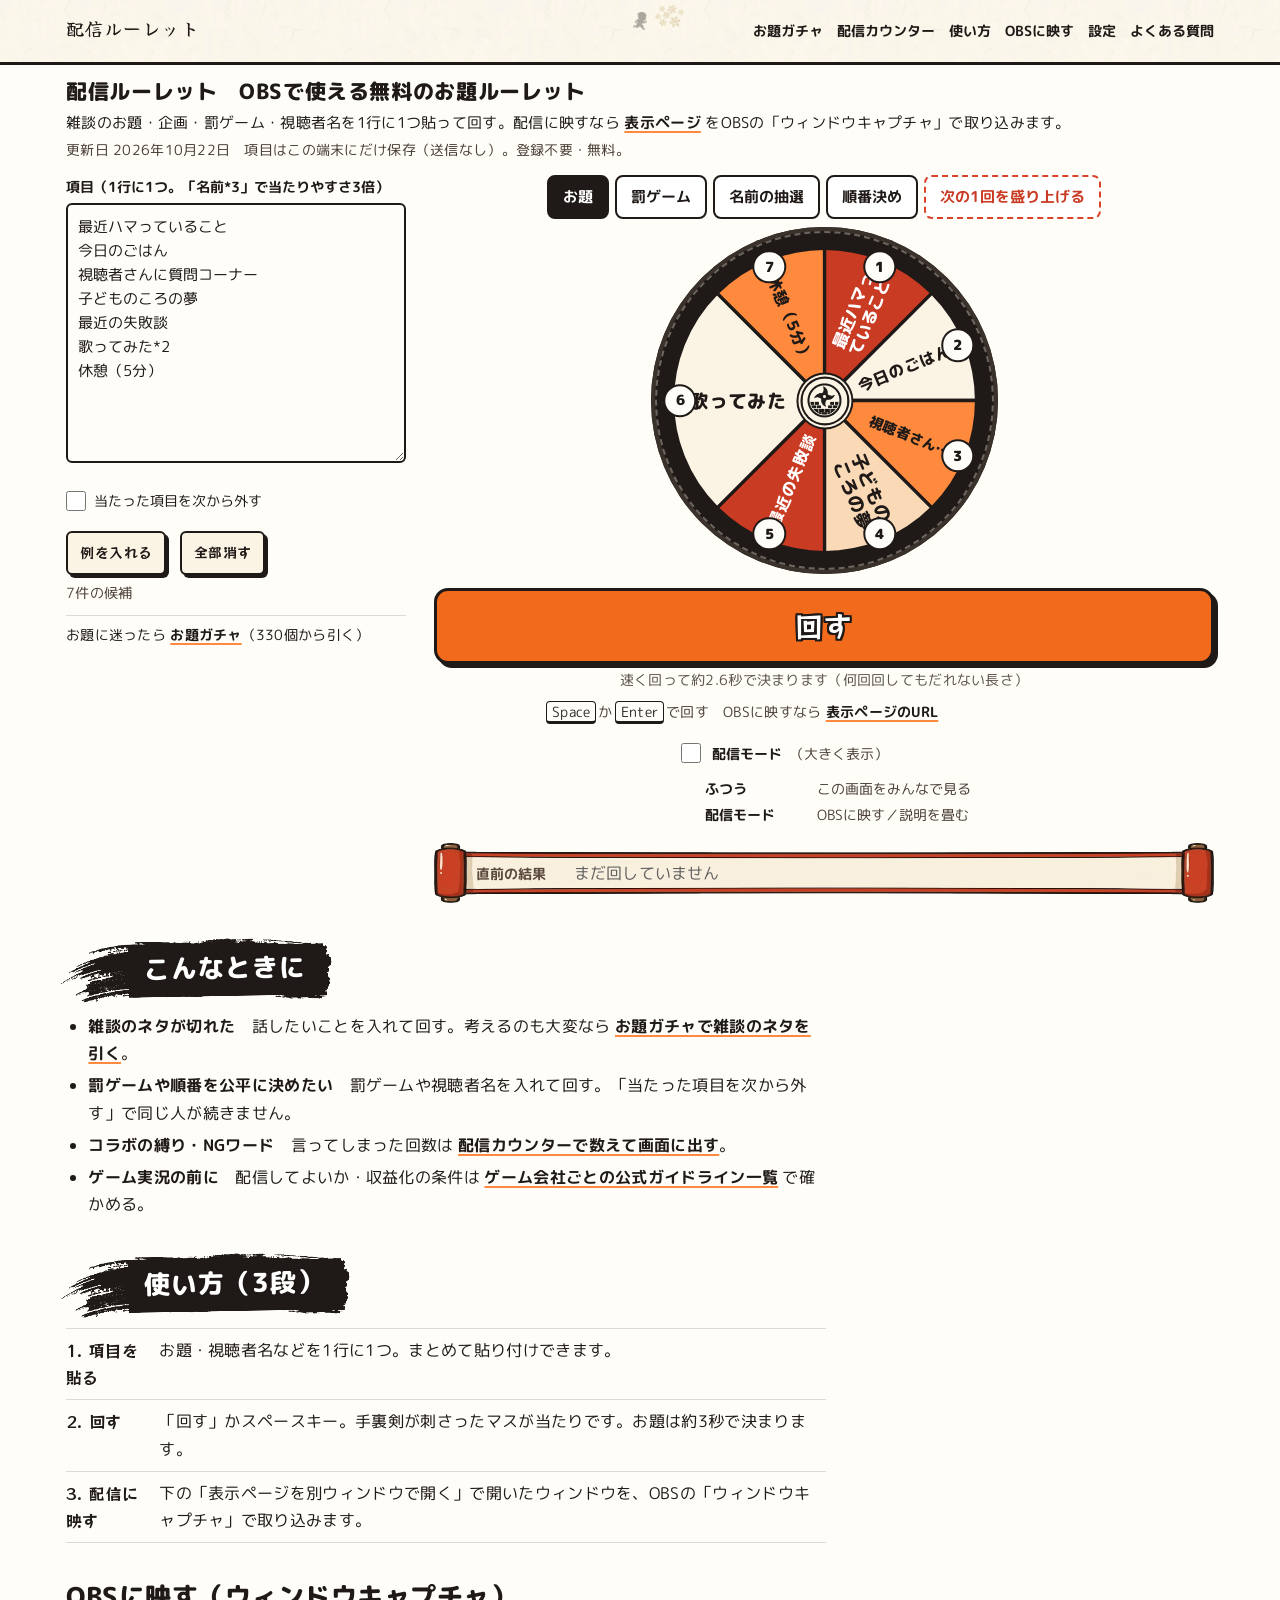
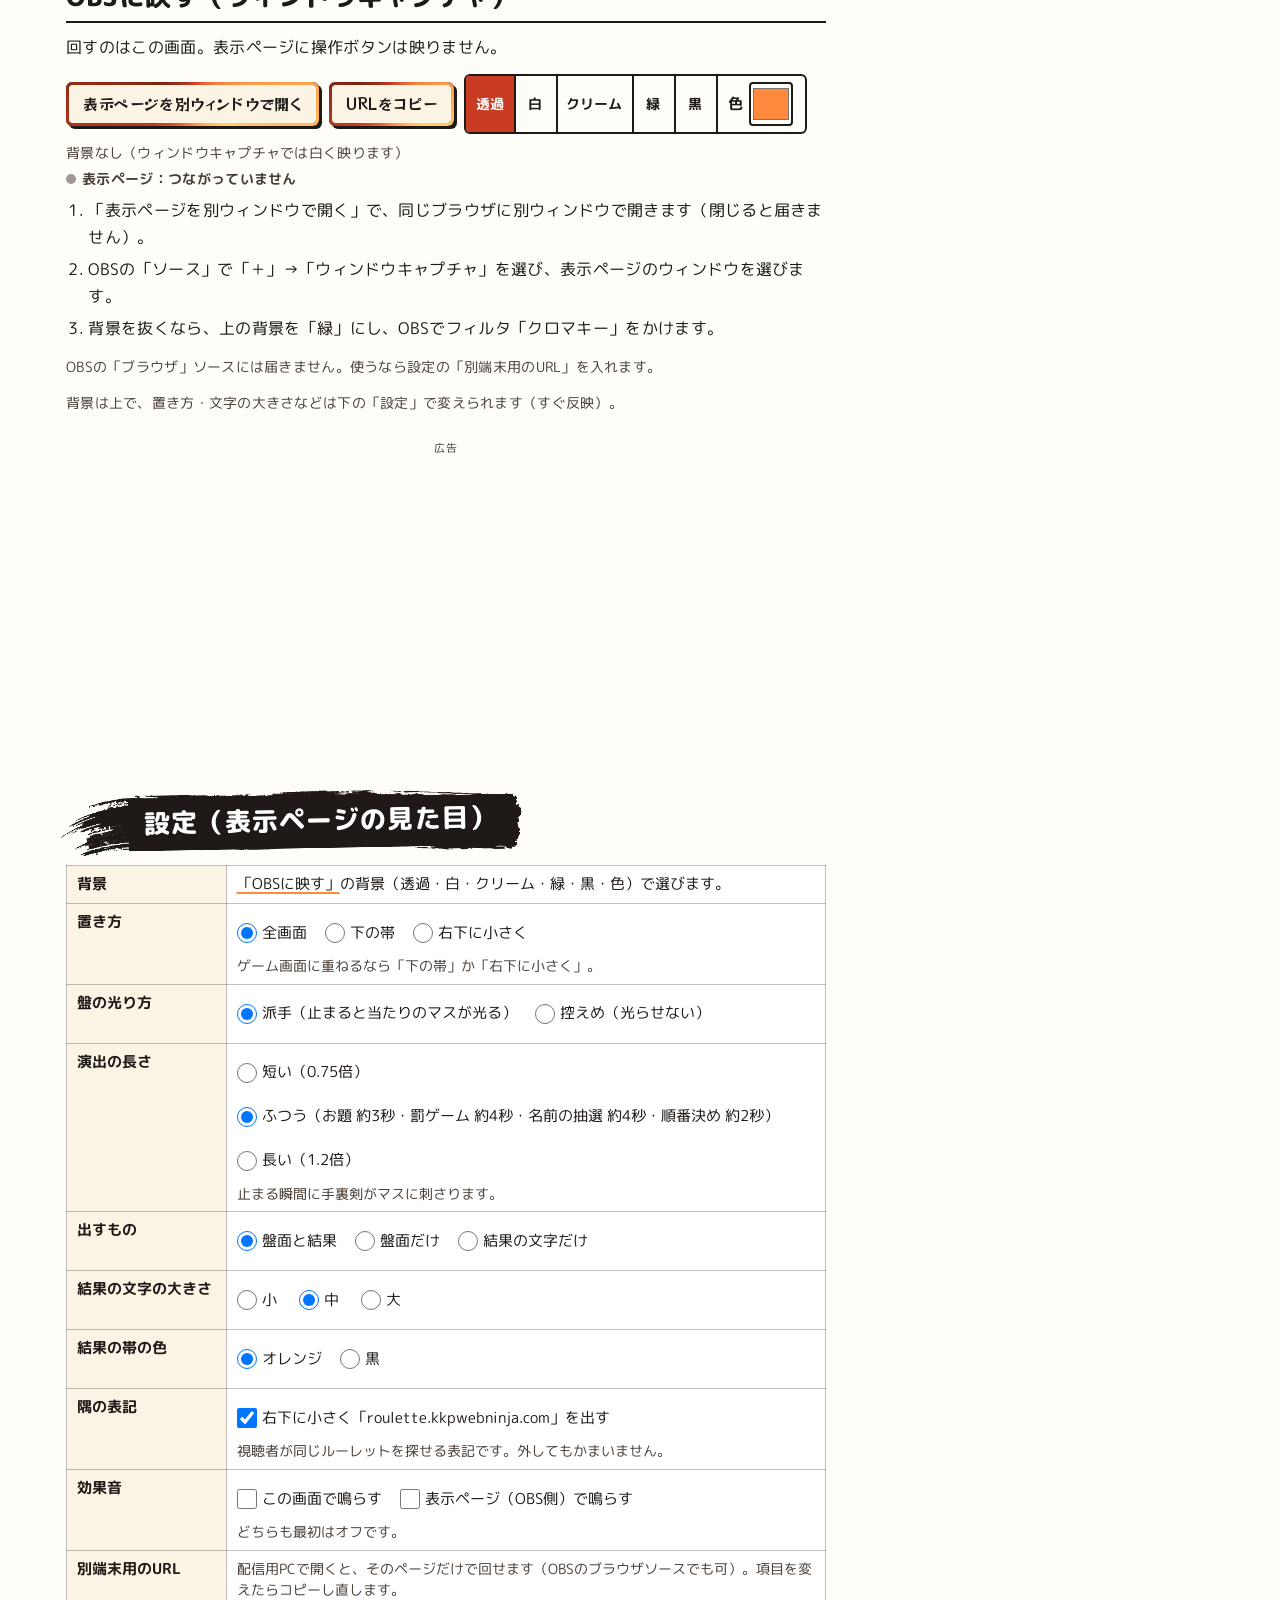
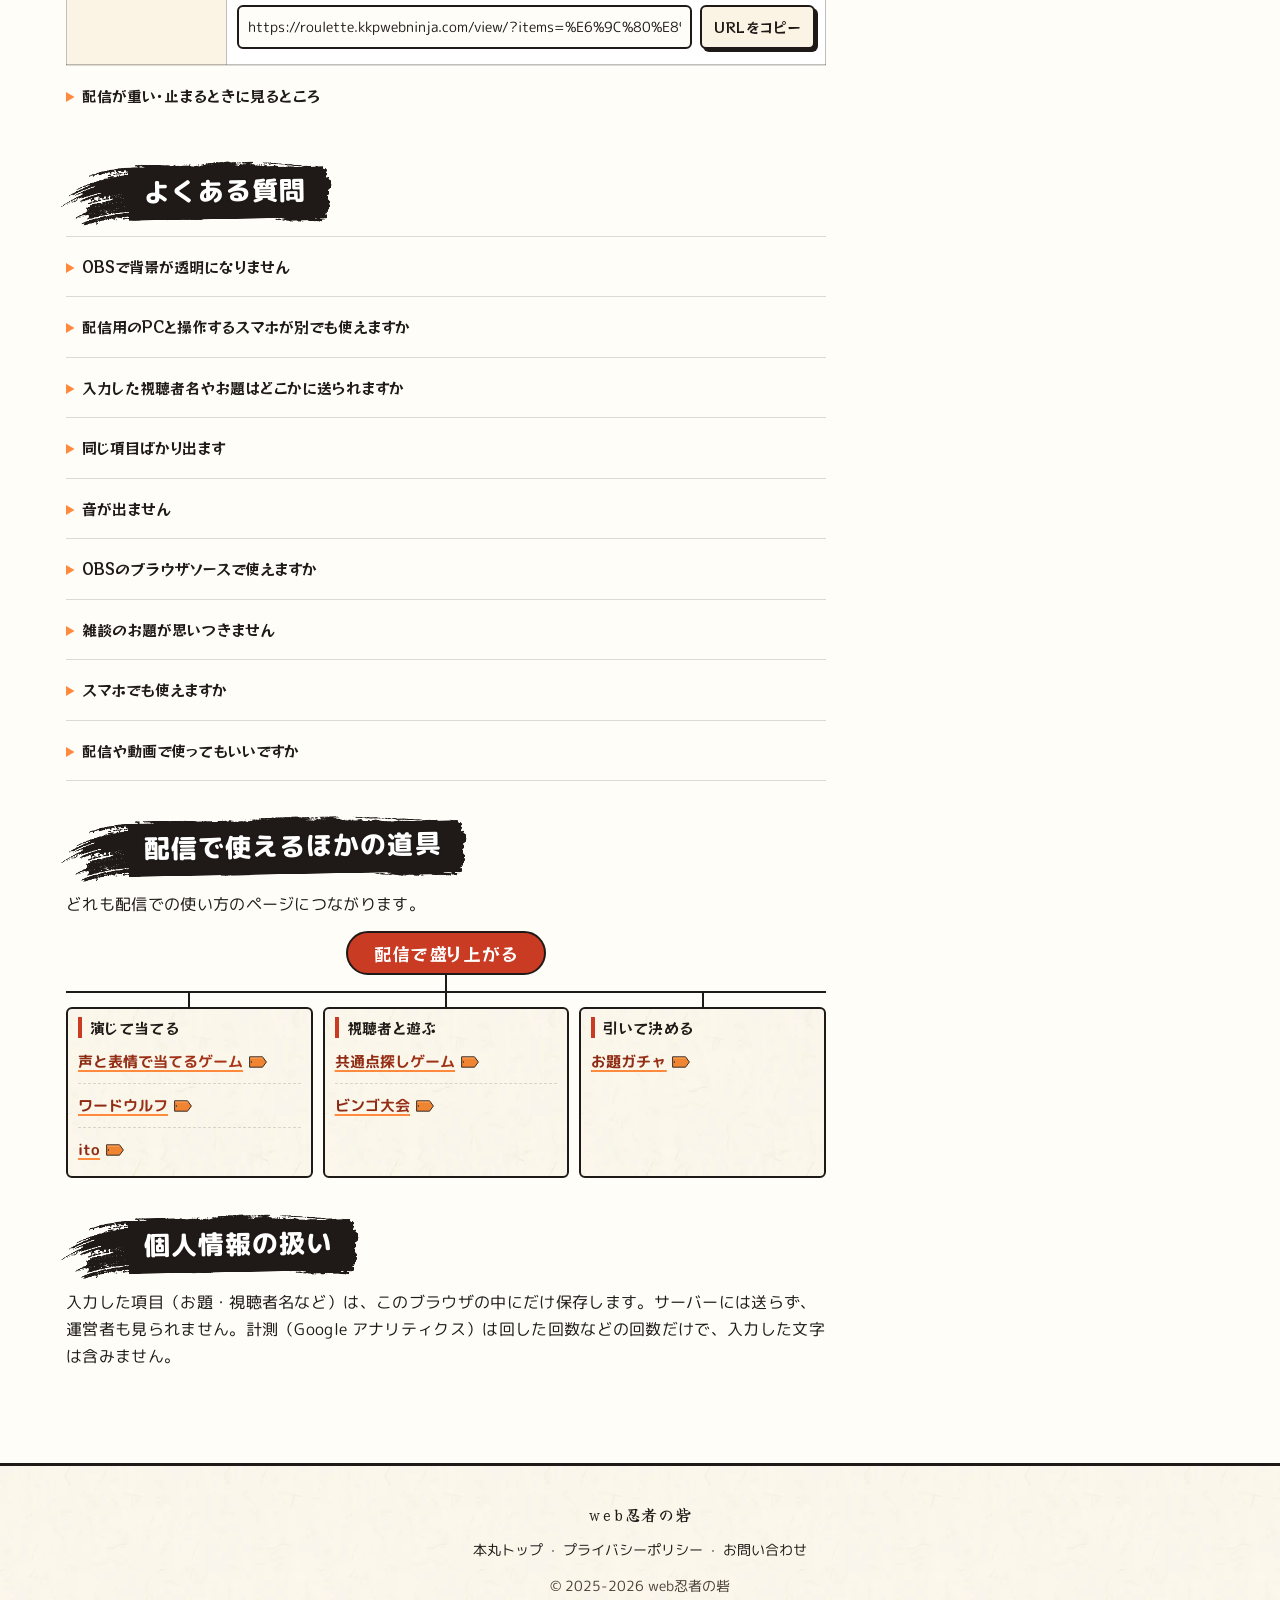
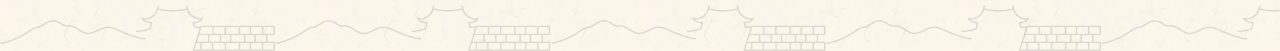
==== index.html @ 84cd933d "kit afa429f: 主ボタンの文字のフチを細く Co-Authored-By: Claude Opus 5.5 <noreply@anthropic.com>" ====
<!DOCTYPE html>
<html lang="ja">
<head>
<meta charset="UTF-8">
<meta name="viewport" content="width=device-width, initial-scale=1">
<title>配信ルーレット｜OBSで使える無料のお題ルーレット（雑談・企画・罰ゲーム）</title>
<meta name="description" content="OBSで使える無料のルーレット。雑談のお題・企画・罰ゲーム・視聴者名を1行に1つ貼って回すだけ。表示ページをウィンドウキャプチャで取り込み、緑の背景はクロマキーで抜けます。登録不要、項目はこの端末にだけ保存。">
<link rel="canonical" href="https://roulette.kkpwebninja.com/">
<meta name="robots" content="index,follow,max-image-preview:large">
<meta name="theme-color" content="#e2600f">
<!-- WEBNINJA_UNIFIED_FAVICON -->
<link rel="icon" type="image/png" sizes="32x32" href="/favicon.png">
<link rel="icon" type="image/png" sizes="192x192" href="/favicon-192.png">
<link rel="apple-touch-icon" sizes="180x180" href="/apple-touch-icon.png">
<link rel="preconnect" href="https://fonts.googleapis.com">
<link rel="preconnect" href="https://fonts.gstatic.com" crossorigin>
<link href="https://fonts.googleapis.com/css2?family=M+PLUS+Rounded+1c:wght@400;700;800;900&display=swap" rel="stylesheet">
<link href="https://fonts.googleapis.com/css2?family=Dela+Gothic+One&display=swap&text=NRS%E7%B5%90%E6%9E%9C%E6%AE%8B%E3%82%8A0123456789%2F" rel="stylesheet">
<meta property="og:title" content="配信ルーレット｜OBSで使える無料のお題ルーレット">
<meta property="og:description" content="雑談のお題・企画・罰ゲーム・視聴者名を貼って回すだけ。OBSに映す表示ページつき。登録不要・無料。">
<meta property="og:type" content="website">
<meta property="og:url" content="https://roulette.kkpwebninja.com/">
<meta property="og:site_name" content="配信ルーレット">
<meta property="og:image" content="https://roulette.kkpwebninja.com/ogp.jpg?d=20261023b">
<meta name="twitter:card" content="summary_large_image">
<meta name="twitter:image" content="https://roulette.kkpwebninja.com/ogp.jpg?d=20261023b">
<script src="/ga.js"></script>
<!-- 共通部品 D4 の kit.js は defer なしで先に読む（配信モードの判定 KKit.stream を stream.js と広告より先に使う） -->
<script src="/kit/kit.js?v=afa429f"></script>
<script src="/stream.js"></script>
<script type="application/ld+json">
{
  "@context":"https://schema.org",
  "@graph":[
    {"@type":"WebApplication","@id":"https://roulette.kkpwebninja.com/#app","name":"配信ルーレット","url":"https://roulette.kkpwebninja.com/","applicationCategory":"UtilitiesApplication","operatingSystem":"Web","inLanguage":"ja","datePublished":"2026-10-15","dateModified":"2026-10-22","description":"OBSで使える無料のお題ルーレット。ライブ配信の雑談のお題・企画・罰ゲーム・視聴者名を貼って回す。OBSのウィンドウキャプチャで映す表示ページつき。項目は端末内にだけ保存、ログイン不要。","offers":{"@type":"Offer","price":"0","priceCurrency":"JPY"},"author":{"@type":"Organization","name":"web忍者の砦"},"publisher":{"@type":"Organization","name":"web忍者の砦","url":"https://kkpwebninja.com/"}},
    {"@type":"FAQPage","@id":"https://roulette.kkpwebninja.com/#faq","mainEntity":[
      {"@type":"Question","name":"OBSで背景が透明になりません","acceptedAnswer":{"@type":"Answer","text":"ウィンドウキャプチャはウィンドウをそのまま映すので、背景は透けません。設定の背景を「緑（クロマキー）」にして、OBSでそのソースにフィルタ「クロマキー」をかけてください。別端末用のURLをブラウザソースに入れているときは、ページ側で背景を透過にしています。そのときは、ブラウザソースの「カスタムCSS」に body { background-color: ... } が残っていると透過になりません。カスタムCSSを空にするか、設定の背景を「透過」に戻してください。"}},
      {"@type":"Question","name":"配信用のPCと操作するスマホが別でも使えますか","acceptedAnswer":{"@type":"Answer","text":"同じ端末・同じブラウザなら自動で同期します（タブをまたいで通信するだけで、サーバーは通りません）。OBSの「ブラウザ」ソースは別のブラウザなので、同じPCでも同期しません。別の端末のときは設定の「別端末用のURL」を配信用PCで開いてください。項目がURLに入っているので、そのページ側でスペースキーかクリックで回せます。"}},
      {"@type":"Question","name":"入力した視聴者名やお題はどこかに送られますか","acceptedAnswer":{"@type":"Answer","text":"送られません。項目はこのブラウザの中（localStorage）にだけ残り、「全部消す」で消せます。計測は「回した回数」のような回数だけで、項目の中身は送りません。"}},
      {"@type":"Question","name":"同じ項目ばかり出ます","acceptedAnswer":{"@type":"Answer","text":"「当たった項目を次から外す」にチェックを入れると、出た項目は候補から外れます。全部出し切ったら「外した項目を戻す」で最初からにできます。"}},
      {"@type":"Question","name":"音が出ません","acceptedAnswer":{"@type":"Answer","text":"最初はオフです。設定の「効果音」を入れてください。ウィンドウキャプチャで映すときは、PCから出た音がOBSの「デスクトップ音声」として配信に乗ります。別端末用のURLをブラウザソースに入れているときは、ソースの「音声をOBSで制御する」をオンにし、「表示ページ（OBS側）で鳴らす」にもチェックを入れます。ブラウザの決まりで、ページを一度クリックするまで音が鳴らないことがあります。"}},
      {"@type":"Question","name":"OBSのブラウザソースで使えますか","acceptedAnswer":{"@type":"Answer","text":"この画面の操作は、OBSのブラウザソースには届きません（OBSの中は別のブラウザのため）。ブラウザソースを使うなら、設定の「別端末用のURL」をコピーして入れてください。そのページだけで、スペースキーかクリックで回せます。ふだんは「表示ページを別ウィンドウで開く」を「ウィンドウキャプチャ」で取り込むのがかんたんです。"}},
      {"@type":"Question","name":"雑談のお題が思いつきません","acceptedAnswer":{"@type":"Answer","text":"お題ガチャ を使うと、雑談・究極の二択・罰ゲーム・縛りなど330個から引けます。配信に映す表示ページはこのルーレットと共通です。"}},
      {"@type":"Question","name":"スマホでも使えますか","acceptedAnswer":{"@type":"Answer","text":"使えます。画面が縦に並ぶだけで、回す・除外・履歴は同じです。配信に映す使い方はPCが前提なので、PCの横画面に合わせて作っています。"}},
      {"@type":"Question","name":"配信や動画で使ってもいいですか","acceptedAnswer":{"@type":"Answer","text":"はい。個人・法人を問わず、配信・録画・切り抜き・収益化に使えます。使うときは、お問い合わせで一言いただけると助かります。ご要望があれば、優先してアップデートします。細かい条件は 配信・動画でのご利用について にまとめています。"}}
    ]}
  ]
}
</script>
<!-- 共通部品 D4（kkp-kit を kit/ にコピーしたもの。中は手で直さず kkp-kit 側で直して sync.sh） -->
<!-- k-fonts:start -->
<link href="https://fonts.googleapis.com/css2?family=Yuji+Syuku&family=RocknRoll+One&display=swap&text=%2A-.0123456789%3ABCEFGLNOPRSTUWYabcdeghijklmnoprtuwy%7B%7D%C2%A9%C2%B7%E2%86%92%E3%80%81%E3%80%82%E3%80%8C%E3%80%8D%E3%81%82%E3%81%84%E3%81%86%E3%81%88%E3%81%8A%E3%81%8B%E3%81%8C%E3%81%8D%E3%81%8F%E3%81%90%E3%81%91%E3%81%92%E3%81%93%E3%81%94%E3%81%95%E3%81%97%E3%81%98%E3%81%99%E3%81%9A%E3%81%9B%E3%81%9D%E3%81%9F%E3%81%A0%E3%81%A1%E3%81%A3%E3%81%A4%E3%81%A6%E3%81%A7%E3%81%A8%E3%81%A9%E3%81%AA%E3%81%AB%E3%81%AD%E3%81%AE%E3%81%AF%E3%81%B0%E3%81%B3%E3%81%B5%E3%81%B6%E3%81%BB%E3%81%BE%E3%81%BF%E3%82%80%E3%82%81%E3%82%82%E3%82%84%E3%82%88%E3%82%89%E3%82%8A%E3%82%8B%E3%82%8C%E3%82%8D%E3%82%8F%E3%82%92%E3%82%93%E3%82%A1%E3%82%A2%E3%82%A3%E3%82%A4%E3%82%A6%E3%82%A7%E3%82%A8%E3%82%AA%E3%82%AB%E3%82%AC%E3%82%AD%E3%82%AF%E3%82%B0%E3%82%B2%E3%82%B3%E3%82%B4%E3%82%B5%E3%82%B6%E3%82%B7%E3%82%B8%E3%82%B9%E3%82%BD%E3%82%BF%E3%83%80%E3%83%81%E3%83%83%E3%83%86%E3%83%87%E3%83%88%E3%83%89%E3%83%8A%E3%83%8D%E3%83%90%E3%83%93%E3%83%94%E3%83%95%E3%83%96%E3%83%97%E3%83%9A%E3%83%9B%E3%83%9C%E3%83%9D%E3%83%9E%E3%83%A0%E3%83%A3%E3%83%A9%E3%83%AA%E3%83%AB%E3%83%AC%E3%83%AD%E3%83%AF%E3%83%B3%E3%83%BB%E3%83%BC%E4%B8%80%E4%B8%8A%E4%B8%8B%E4%B8%8D%E4%B8%A6%E4%B8%AD%E4%B8%B8%E4%B9%97%E4%BA%8C%E4%BA%BA%E4%BB%98%E4%BB%A5%E4%BB%B6%E4%BC%81%E4%BC%9A%E4%BD%93%E4%BD%95%E4%BD%9C%E4%BD%BF%E4%BE%8B%E4%BF%9D%E4%BF%A1%E5%80%8B%E5%80%8D%E5%80%99%E5%81%B4%E5%83%8F%E5%84%AA%E5%85%88%E5%85%89%E5%85%A5%E5%85%A8%E5%85%AC%E5%85%B1%E5%85%B7%E5%87%BA%E5%88%87%E5%88%9D%E5%88%A5%E5%88%A9%E5%88%B6%E5%88%BA%E5%89%8A%E5%89%8D%E5%89%A3%E5%8A%9B%E5%8A%A9%E5%8A%B9%E5%8B%95%E5%8C%96%E5%8E%9F%E5%8F%8D%E5%8F%8E%E5%8F%96%E5%8F%AF%E5%8F%B3%E5%90%84%E5%90%88%E5%90%8C%E5%90%8D%E5%90%AB%E5%91%8A%E5%95%8F%E5%96%B6%E5%9B%9E%E5%9B%A0%E5%A0%B1%E5%A3%B0%E5%A4%89%E5%A4%96%E5%A4%9A%E5%A4%A7%E5%AD%97%E5%AD%98%E5%AE%89%E5%AE%9A%E5%AE%9F%E5%B0%8F%E5%B1%8A%E5%B1%A5%E5%B8%AF%E5%B9%B3%E5%B9%B4%E5%BA%83%E5%BA%A6%E5%BC%8F%E5%BC%95%E5%BD%93%E5%BE%A1%E5%BF%8D%E6%80%9D%E6%83%85%E6%88%BB%E6%89%8B%E6%89%B1%E6%8A%9C%E6%8A%9E%E6%8A%BD%E6%8E%A2%E6%8E%A7%E6%8F%90%E6%93%8D%E6%95%B0%E6%96%87%E6%96%99%E6%96%B0%E6%96%B9%E6%97%A5%E6%98%8E%E6%98%A0%E6%99%AF%E6%9B%B4%E6%9B%BF%E6%9C%80%E6%9C%88%E6%9C%89%E6%9C%9B%E6%9C%9F%E6%9C%AB%E6%9C%AC%E6%9D%A1%E6%9E%9A%E6%9E%9C%E6%A5%B5%E6%A8%AA%E6%AC%84%E6%AC%A1%E6%AD%A2%E6%AD%B4%E6%AE%8B%E6%AE%B5%E6%B1%BA%E6%B3%81%E6%B3%95%E6%B4%BE%E6%B6%88%E6%B8%AC%E6%BA%90%E6%BC%94%E7%82%B9%E7%84%A1%E7%94%A8%E7%94%BB%E7%95%8C%E7%95%AA%E7%99%BB%E7%99%BD%E7%9B%8A%E7%9B%9B%E7%9B%A4%E7%9B%AE%E7%9B%B4%E7%9E%AC%E7%9F%AD%E7%A0%A6%E7%A2%BA%E7%A4%BA%E7%A4%BE%E7%A7%92%E7%A9%B6%E7%A9%BA%E7%AB%AF%E7%B4%84%E7%B4%B0%E7%B5%90%E7%B5%B1%E7%B6%9A%E7%B7%91%E7%B7%9A%E7%B8%9B%E7%B8%A6%E7%BD%AE%E7%BD%B0%E8%80%83%E8%80%85%E8%81%B4%E8%83%8C%E8%87%AA%E8%89%B2%E8%8D%B7%E8%A1%8C%E8%A1%A8%E8%A3%8F%E8%A3%9C%E8%A6%81%E8%A6%8B%E8%A6%96%E8%A6%A7%E8%A7%A3%E8%A8%80%E8%A8%88%E8%A8%98%E8%A8%AD%E8%A9%B1%E8%AA%AD%E8%AB%87%E8%B2%A0%E8%B2%BC%E8%B3%AA%E8%B6%B3%E8%BA%AB%E8%BB%BD%E8%BE%BC%E8%BF%B7%E9%80%81%E9%80%8F%E9%80%9A%E9%80%9F%E9%81%8A%E9%81%8B%E9%81%8E%E9%81%93%E9%81%B8%E9%83%A8%E9%85%8D%E9%87%8D%E9%8C%B2%E9%95%B7%E9%96%89%E9%96%8B%E9%96%93%E9%99%90%E9%99%A4%E9%9A%85%E9%9B%91%E9%9D%9E%E9%9D%A2%E9%9F%B3%E9%A0%85%E9%A0%86%E9%A1%8C%E9%B3%B4%E9%BB%92%EF%BC%88%EF%BC%89%EF%BC%8B%EF%BC%8F%EF%BC%9A%EF%BD%9C" rel="stylesheet">
<!-- k-fonts:end -->
<link rel="stylesheet" href="/kit/kit.css?v=afa429f">
<style>
:root{--ink:#2b2b2b;--sub:#5f5f5f;--line:#cfc6b8;--line-l:#e8e1d6;--head:#fff6ea;--accent:#e2600f;--accent-d:#b84c0a;--link:#0b57a4;--maru:"M PLUS Rounded 1c","Hiragino Maru Gothic ProN","Hiragino Sans","Noto Sans JP",sans-serif}
*{box-sizing:border-box}
html{-webkit-text-size-adjust:100%}
body{margin:0;background:#fff;color:var(--ink);font-family:"Hiragino Sans","Noto Sans JP","Yu Gothic Medium",Meiryo,sans-serif;font-size:16px;line-height:1.7}
a{color:var(--link)}
p{margin:0 0 .8rem}
ul,ol{padding-left:1.4rem;margin:.2rem 0 .8rem}
li{margin:0 0 .3rem}
button,input,select,textarea{font:inherit;color:inherit}
button{cursor:pointer}
code{font-size:.95em;background:#f4f1ec;padding:1px 5px;border-radius:3px}
.site{border-bottom:2px solid var(--accent)}
.site-in{max-width:1180px;margin:0 auto;padding:9px 16px;display:flex;align-items:baseline;justify-content:space-between;gap:6px 12px;flex-wrap:wrap}
.site-name{font-weight:700;font-size:15px;color:var(--ink);text-decoration:none}
.site-nav{font-size:14px}
.site-nav a{color:var(--sub);text-decoration:none;margin-left:14px;display:inline-block;padding:4px 0}
.site-nav a:first-child{margin-left:0}
.wrap{max-width:1180px;margin:0 auto;padding:12px 16px 40px}
h1{font-size:21px;font-weight:700;margin:0 0 .2rem;line-height:1.4}
.lead{font-size:15px;margin:0 0 .2rem}
.meta{font-size:14px;color:var(--sub);margin:0 0 .8rem}
h2{font-size:19px;font-weight:700;margin:2.4rem 0 .6rem;padding:0 0 .3rem;border-bottom:2px solid var(--ink);line-height:1.4;scroll-margin-top:8px}
h3{font-size:16.5px;font-weight:700;margin:1.4rem 0 .4rem;padding-left:.55rem;border-left:4px solid var(--accent);line-height:1.4}
table{border-collapse:collapse;width:100%;font-size:14.5px;background:#fff}
th,td{border:1px solid var(--line);padding:7px 10px;text-align:left;vertical-align:top;line-height:1.55}
th{background:var(--head);font-weight:700;white-space:nowrap}
.note{font-size:14px;color:var(--sub)}
.narrow{max-width:760px}

/* 道具 */
.tool{display:grid;grid-template-columns:minmax(280px,340px) minmax(0,1fr);gap:16px 28px;align-items:start;margin-top:6px}
@media(max-width:860px){.tool{grid-template-columns:1fr}textarea#items{min-height:150px}}
.col-in label.lab{display:block;font-weight:700;font-size:14px;margin:0 0 4px}
textarea#items{width:100%;min-height:260px;padding:10px;border:1px solid var(--line);resize:vertical;line-height:1.6;font-size:15px}
.opt{font-size:14px;margin:8px 0 0;display:flex;flex-wrap:wrap;gap:6px 14px;align-items:center}
.opt label{display:inline-flex;align-items:center;gap:5px}
.btn{border:1px solid var(--ink);background:#fff;padding:7px 12px;font-size:14px;font-weight:700;line-height:1.2}
.btn:hover{background:#f4f1ec}
.btn.sm{padding:4px 9px;font-size:14px;font-weight:400}
.btn[disabled]{opacity:.45;cursor:not-allowed}
.count{font-size:14px;color:var(--sub);margin:6px 0 0}
.gacha-link{font-size:14px;margin:10px 0 0;padding:8px 0 0;border-top:1px solid var(--line-l);line-height:1.6}
.col-wheel{display:flex;flex-direction:column;align-items:center}
.fromstream{border:2px solid var(--accent);background:var(--head);padding:8px 12px;margin:0 0 10px;font-size:14.5px;display:flex;gap:8px 10px;align-items:flex-start;flex-wrap:wrap}
.fromstream[hidden]{display:none}
.fromstream p{margin:0;flex:1 1 16em}
.stage{position:relative;width:100%;display:flex;justify-content:center}
#wheel{display:block;max-width:100%}
.spin{margin:14px 0 0;width:100%;max-width:560px;background:var(--accent);color:#fff;border:2px solid #2b2b2b;box-shadow:0 4px 0 #2b2b2b;padding:12px 24px;font-size:24px;font-weight:800;letter-spacing:.06em;min-height:64px}
.spin:active{transform:translateY(3px);box-shadow:0 1px 0 #2b2b2b}
.spin{font-family:"M PLUS Rounded 1c","Hiragino Maru Gothic ProN",sans-serif;font-weight:900;letter-spacing:.04em;transition:transform .08s ease,box-shadow .08s ease,background-color .12s}
.spin:hover:not([disabled]){transform:translateY(-1px);box-shadow:0 5px 0 #2b2b2b}
.spin[disabled]{box-shadow:none;border-color:#c9c2b8}
.btn{transition:transform .08s ease,box-shadow .08s ease}
.btn:hover{transform:translateY(-1px);box-shadow:0 2px 0 #2b2b2b}
.btn:active{transform:translateY(1px);box-shadow:none}
.spin:focus-visible,.btn:focus-visible{outline:3px solid #ffd23f;outline-offset:2px}
.result .r-txt{font-family:"M PLUS Rounded 1c","Hiragino Maru Gothic ProN",sans-serif;font-weight:900;letter-spacing:.01em}
.keys{width:100%;max-width:560px;font-size:14px;color:var(--sub);margin:8px 0 0;text-align:left}
.keys kbd{font-family:inherit;font-size:14px;border:1px solid var(--line);border-bottom-width:2px;padding:0 5px;background:#faf8f4;color:var(--ink);margin:0 2px}
.spin:hover{background:var(--accent-d)}
.spin[disabled]{background:#c9c2b8;cursor:not-allowed}
.result{width:100%;max-width:560px;margin:12px 0 0;border-top:2px solid var(--ink);border-bottom:1px solid var(--line);padding:6px 0 8px;text-align:left;display:grid;grid-template-columns:5.5em 1fr;gap:4px 10px;align-items:baseline}
.result .r-lab{font-size:14px;font-weight:700;color:var(--sub);line-height:1.2}
.result .r-txt{font-family:var(--maru);font-size:28px;font-weight:800;line-height:1.3;word-break:break-word}
.result .r-txt.wait{font-size:16px;font-weight:400;color:var(--sub)}
.hist{margin:14px 0 0;width:100%;max-width:560px;font-size:14px}
.hist-h{display:flex;justify-content:space-between;align-items:center;gap:8px}
.hist-h b{font-size:14px}
.hist ol{margin:4px 0 0;padding-left:1.6rem;max-height:120px;overflow:auto}
.hist li{margin:0;color:var(--sub)}
.hist li span{color:var(--ink)}

/* 広告（標準サイズ・高さ予約） */
.kkp-ad{text-align:center;margin:22px auto 0;max-width:680px;min-height:288px;padding-top:6px;width:100%}
.kkp-ad[hidden]{display:none}
.kkp-ad-label{font-size:11px;color:#999;letter-spacing:.08em;margin:0 0 6px;line-height:1}
.kkp-ad ins.adsbygoogle,.kkp-ad ins.adsbygoogle-later{display:block;width:300px;height:250px;margin:0 auto}
@media(min-width:768px){.kkp-ad{min-height:318px}.kkp-ad ins.adsbygoogle,.kkp-ad ins.adsbygoogle-later{width:336px;height:280px}}
.kkp-ad:has(ins[data-ad-status="unfilled"]){display:none}

/* 使い方・設定 */
.steps{list-style:none;padding:0;margin:0 0 .8rem;border-top:1px solid var(--line-l)}
.steps li{border-bottom:1px solid var(--line-l);padding:8px 0;margin:0;display:grid;grid-template-columns:5.2em 1fr;gap:10px}
.steps li b{font-weight:700}
.urlrow{display:flex;gap:8px;flex-wrap:wrap;align-items:center;margin:4px 0 8px}
.vlive{display:flex;flex-wrap:wrap;align-items:center;gap:6px 14px;margin:6px 0 8px}
#viewOpen{margin:4px 0 0}
.urlrow input{flex:1 1 320px;padding:7px 9px;border:1px solid var(--line);font-size:14px;background:#faf8f4}
.set{width:100%;max-width:760px}
.set th{width:11em}
.set td label{display:inline-flex;align-items:center;gap:5px;margin-right:14px}
@media(max-width:600px){.set,.set tbody,.set tr,.set th,.set td{display:block;width:auto}.set th{white-space:normal;border-bottom:0}.set td label{margin:2px 12px 2px 0}.urlrow input{min-width:0;flex-basis:100%}}
.set select,.set input[type=color]{padding:4px 6px;border:1px solid var(--line)}
.set input[type=color]{width:46px;height:30px;padding:2px}
.flash{font-size:14px;color:var(--accent-d);margin-left:4px}
details{border-top:1px solid var(--line-l);padding:8px 0}
details:last-of-type{border-bottom:1px solid var(--line-l)}
summary{cursor:pointer;font-weight:700;font-size:15px;padding:9px 0}
details p{margin:.5rem 0 .3rem;font-size:15px}
.uf{text-align:center;padding:2rem 1rem 2.5rem;font-size:.875rem;color:#94a3b8;line-height:2;border-top:1px solid #f0e6d2;margin-top:2.5rem;background:#fffcf7}
.uf-name{font-weight:800;color:#8b6b3d;font-size:.875rem;margin-bottom:.4rem}
.uf a{color:#8b6b3d;text-decoration:none;margin:0 .5rem}
.uf-c{margin-top:.5rem;color:#bfa97a}

/* 2026-10-20 配信で映しても読めるように：大きい画面では道具の欄を広く・直前の結果を大きく（PC・2列のときだけ） */
@media(min-width:1500px){.wrap{max-width:1560px}.site-in{max-width:1560px}}
@media(min-width:861px){.result{max-width:none}.result .r-txt{font-size:clamp(28px,2.6vw,52px);line-height:1.25;word-break:auto-phrase;text-wrap:balance}.spin{max-width:none}}
/* 2026-10-25 「当たった項目を次から外す」のチェック欄が13pxだった。箱20px・押せる高さ44px */
.opt>label:has(#exclude){display:inline-flex;align-items:center;gap:8px;min-height:44px}
#exclude{width:20px;height:20px;margin:0;flex:none}
/* 2026-11-10 設定の選ぶ所が高さ22px・丸13pxだった。押せる高さ44px・丸20px */
.set td label,.opt label{min-height:44px;min-width:44px}
body .btn.sm,body .stream-sw{min-height:44px}
.set input[type=radio],.set input[type=checkbox]{width:20px;height:20px;margin:0;flex:none}
.k-vo-bg button{min-width:44px}
.k-vo-color input[type=color]{min-width:44px;min-height:44px}
.urlrow input{min-height:44px}
/* 2026-11-04 スマホ幅だけ、盤と「回す」を項目の欄より上に。項目の欄は「項目を編集」で開け閉め（PC・配信用は変えない） */
.edit-tg{display:none}
@media(max-width:600px){
  .tool .col-wheel{order:-1}
  .col-in .edit-tg{display:block;width:100%;min-height:48px;font-size:15px;text-align:left}
  .col-in.shut>:not(.edit-tg){display:none}
}
</style>
<link rel="stylesheet" href="/d4.css?v=20261030b">
<link rel="stylesheet" href="/stream.css">
<link rel="stylesheet" href="/rfx.css?v=20261023b">
</head>
<body class="k-page">
<div class="site"><div class="k-bg" aria-hidden="true"><img class="k-deco k-ninja" src="/kit/img/d4-ninja.webp" alt=""><img class="k-deco k-season k-season-momiji" src="/kit/img/d4-momiji.webp" alt=""><img class="k-deco k-season k-season-yuki" src="/kit/img/d4-yuki.webp" alt=""><img class="k-deco k-season k-season-shochikubai" src="/kit/img/d4-kadomatsu.webp" alt=""></div><div class="site-in">
  <a class="site-name" href="/">配信ルーレット</a>
  <nav class="site-nav"><a href="/odai-gacha/">お題ガチャ</a><a href="/counter/">配信カウンター</a><a href="#howto">使い方</a><a href="#obs">OBSに映す</a><a href="#settings">設定</a><a href="#faq">よくある質問</a></nav>
</div></div>
<div class="wrap">
<header>
  <h1>配信ルーレット　OBSで使える無料のお題ルーレット</h1>
  <p class="lead">雑談のお題・企画・罰ゲーム・視聴者名を1行に1つ貼って回す。配信に映すなら <a href="#obs">表示ページ</a> をOBSの「ウィンドウキャプチャ」で取り込みます。</p>
  <p class="meta">更新日 2026年10月22日　項目はこの端末にだけ保存（送信なし）。登録不要・無料。</p>
</header>

<main>
<div class="fromstream" id="fromStream" hidden><p>配信で見たルーレットはこれです。項目を入れて「回す」だけ。登録なし・無料です。</p><button class="btn sm" id="fromStreamTry">例で回してみる</button><button class="btn sm" id="fromStreamX" aria-label="閉じる">閉じる</button></div>
<div class="tool">
  <div class="col-in" id="colIn">
    <button type="button" class="btn edit-tg" id="editTg" aria-controls="colIn" aria-expanded="true">項目の欄を閉じる</button>
    <label class="lab" for="items">項目（1行に1つ。「名前*3」で当たりやすさ3倍）</label>
    <textarea id="items" spellcheck="false" placeholder="最近ハマっていること
今日のごはん
視聴者さんに質問コーナー
歌ってみた*2"></textarea>
    <div class="opt">
      <label><input type="checkbox" id="exclude"> 当たった項目を次から外す</label>
      <button class="btn sm" id="restore" hidden>外した項目を戻す（<span id="exN">0</span>）</button>
    </div>
    <div class="opt">
      <button class="btn sm" id="sample">例を入れる</button>
      <button class="btn sm" id="clear">全部消す</button>
    </div>
    <p class="count" id="count">項目を2つ以上入れると回せます。</p>
    <p class="gacha-link">お題に迷ったら <a href="/odai-gacha/">お題ガチャ</a>（330個から引く）</p>
  </div>
  <div class="col-wheel">
    <div class="rfx-modes" role="group" aria-label="使い方">
      <button type="button" data-mode="odai" aria-pressed="true">お題</button>
      <button type="button" data-mode="batsu" aria-pressed="false">罰ゲーム</button>
      <button type="button" data-mode="name" aria-pressed="false">名前の抽選</button>
      <button type="button" data-mode="order" aria-pressed="false">順番決め</button>
      <button type="button" class="rfx-hype" id="hype" aria-pressed="false" title="次の1回だけ、止まりかけで止めて「どこに刺さる？」と聞きます">次の1回を盛り上げる</button>
    </div>
    <div class="stage"><div id="wheel" role="img" aria-label="ルーレット"></div></div>
    <button class="spin k-btn k-btn-main k-btn-big" id="spin" disabled>回す</button>
    <p class="rfx-mode-note" id="modeNote"></p>
    <p class="keys"><kbd>Space</kbd>か<kbd>Enter</kbd>で回す　OBSに映すなら <a href="#obs">表示ページのURL</a></p>
    <div data-stream-sw></div>
    <div class="result" aria-live="polite">
      <div class="r-lab">直前の結果</div>
      <div class="r-txt wait" id="rtxt">まだ回していません</div>
    </div>
    <div class="hist" id="hist" hidden>
      <div class="hist-h"><b>履歴（新しい順・最大20件）</b><span><button class="btn sm" id="copyHist">コピー</button> <button class="btn sm" id="clearHist">消す</button></span></div>
      <ol id="histList"></ol>
    </div>
    <div class="kkp-ad" id="adResult" hidden>
      <div class="kkp-ad-label">広告</div>
      <ins class="adsbygoogle-later" style="display:block" data-ad-client="ca-pub-1298304917726270" data-ad-slot="2937937957" data-ad-format="rectangle" data-full-width-responsive="false"></ins>
    </div>
  </div>
</div>

<div class="narrow">
<h2 id="scene" class="k-hd">こんなときに</h2>
<ul>
  <li><b>雑談のネタが切れた</b>　話したいことを入れて回す。考えるのも大変なら <a href="/odai-gacha/">お題ガチャで雑談のネタを引く</a>。</li>
  <li><b>罰ゲームや順番を公平に決めたい</b>　罰ゲームや視聴者名を入れて回す。「当たった項目を次から外す」で同じ人が続きません。</li>
  <li><b>コラボの縛り・NGワード</b>　言ってしまった回数は <a href="/counter/">配信カウンターで数えて画面に出す</a>。</li>
  <li><b>ゲーム実況の前に</b>　配信してよいか・収益化の条件は <a href="/guideline/">ゲーム会社ごとの公式ガイドライン一覧</a> で確かめる。</li>
</ul>

<h2 id="howto" class="k-hd">使い方（3段）</h2>
<ol class="steps">
  <li><b>1. 項目を貼る</b><span>お題・視聴者名などを1行に1つ。まとめて貼り付けできます。</span></li>
  <li><b>2. 回す</b><span>「回す」かスペースキー。手裏剣が刺さったマスが当たりです。お題は約3秒で決まります。</span></li>
  <li><b>3. 配信に映す</b><span>下の「表示ページを別ウィンドウで開く」で開いたウィンドウを、OBSの「ウィンドウキャプチャ」で取り込みます。</span></li>
</ol>

<h2 id="obs" class="k-h2">OBSに映す（ウィンドウキャプチャ）</h2>
<p>回すのはこの画面。表示ページに操作ボタンは映りません。</p>
<div class="k-view-open" id="viewOpen" data-k-view="/view/" data-k-ch="kkp-roulette" data-k-name="kkp_roulette_view" data-k-def="clear" data-k-bgs="clear white cream green black color"></div>
<p class="vlive"><span class="k-live" data-k-live="kkp-roulette">表示ページ：つながっていません</span><span class="flash" id="copyMsg"></span></p>
<ol>
  <li>「表示ページを別ウィンドウで開く」で、同じブラウザに別ウィンドウで開きます（閉じると届きません）。</li>
  <li>OBSの「ソース」で「＋」→「ウィンドウキャプチャ」を選び、表示ページのウィンドウを選びます。</li>
  <li>背景を抜くなら、上の背景を「緑」にし、OBSでフィルタ「クロマキー」をかけます。</li>
</ol>
<p class="note">OBSの「ブラウザ」ソースには届きません。使うなら設定の「別端末用のURL」を入れます。</p>
<p class="note">背景は上で、置き方・文字の大きさなどは下の「設定」で変えられます（すぐ反映）。</p>

<div class="kkp-ad" id="adHowto">
  <div class="kkp-ad-label">広告</div>
  <ins class="adsbygoogle-later" style="display:block" data-ad-client="ca-pub-1298304917726270" data-ad-slot="2937937957" data-ad-format="rectangle" data-full-width-responsive="false"></ins>
</div>

<h2 id="settings" class="k-hd">設定（表示ページの見た目）</h2>
<table class="set">
<tr><th>背景</th><td><a href="#obs">「OBSに映す」</a>の背景（透過・白・クリーム・緑・黒・色）で選びます。</td></tr>
<tr><th>置き方</th><td>
  <label><input type="radio" name="place" value="full" checked> 全画面</label>
  <label><input type="radio" name="place" value="band"> 下の帯</label>
  <label><input type="radio" name="place" value="corner"> 右下に小さく</label>
  <div class="note">ゲーム画面に重ねるなら「下の帯」か「右下に小さく」。</div>
</td></tr>
<tr><th>盤の光り方</th><td>
  <label><input type="radio" name="wfx" value="full" checked> 派手（止まると当たりのマスが光る）</label>
  <label><input type="radio" name="wfx" value="lite"> 控えめ（光らせない）</label>
</td></tr>
<tr><th>演出の長さ</th><td>
  <label><input type="radio" name="speed" value="short"> 短い（0.75倍）</label>
  <label><input type="radio" name="speed" value="normal" checked> ふつう（お題 約3秒・罰ゲーム 約4秒・名前の抽選 約4秒・順番決め 約2秒）</label>
  <label><input type="radio" name="speed" value="long"> 長い（1.2倍）</label>
  <div class="note">止まる瞬間に手裏剣がマスに刺さります。</div>
</td></tr>
<tr><th>出すもの</th><td>
  <label><input type="radio" name="layout" value="both" checked> 盤面と結果</label>
  <label><input type="radio" name="layout" value="wheel"> 盤面だけ</label>
  <label><input type="radio" name="layout" value="result"> 結果の文字だけ</label>
</td></tr>
<tr><th>結果の文字の大きさ</th><td>
  <label><input type="radio" name="size" value="1"> 小</label>
  <label><input type="radio" name="size" value="2" checked> 中</label>
  <label><input type="radio" name="size" value="3"> 大</label>
</td></tr>
<tr><th>結果の帯の色</th><td>
  <label><input type="radio" name="ink" value="dark" checked> オレンジ</label>
  <label><input type="radio" name="ink" value="light"> 黒</label>
</td></tr>
<tr><th>隅の表記</th><td><label><input type="checkbox" id="credit" checked> 右下に小さく「roulette.kkpwebninja.com」を出す</label><div class="note">視聴者が同じルーレットを探せる表記です。外してもかまいません。</div></td></tr>
<tr><th>効果音</th><td>
  <label><input type="checkbox" id="sound"> この画面で鳴らす</label>
  <label><input type="checkbox" id="viewSound"> 表示ページ（OBS側）で鳴らす</label>
  <div class="note">どちらも最初はオフです。</div>
</td></tr>
<tr><th>別端末用のURL</th><td>
  <div class="note">配信用PCで開くと、そのページだけで回せます（OBSのブラウザソースでも可）。項目を変えたらコピーし直します。</div>
  <div class="urlrow"><input type="text" id="remoteUrl" readonly><button class="btn" id="copyRemote">URLをコピー</button></div>
</td></tr>
</table>

<details id="trouble"><summary>配信が重い・止まるときに見るところ</summary>
<p>ルーレット自体は軽い（画像も音源ファイルも読み込まない）ので、配信が止まるときはたいてい別の原因です。順に確かめてください。</p>
<ol>
  <li><b>OBSのソースを何枚も重ねていないか。</b>使っていないソースは非表示でなく削除します。ブラウザソースなら「表示されていないときにソースをシャットダウン」をオンにします。</li>
  <li><b>上り（アップロード）の回線速度が配信のビットレートに足りているか。</b>目安は各サービスの公式ページにあります：<a href="https://support.google.com/youtube/answer/2853702" target="_blank" rel="noopener">YouTube ライブ配信のエンコーダ設定</a>／<a href="https://help.twitch.tv/s/article/broadcasting-guidelines" target="_blank" rel="noopener">Twitch の配信ガイドライン</a>。Wi-Fiなら有線に替えるだけで安定することが多いです。</li>
  <li><b>PCの負荷。</b>OBSの統計（表示→統計）で「レンダリングラグ」「エンコードラグ」が出ていればPC側の限界です。配信の解像度かフレームレートを一段下げます。</li>
</ol>
</details>
<div id="affBox" hidden></div>

<h2 id="faq" class="k-hd">よくある質問</h2>
<details><summary>OBSで背景が透明になりません</summary><p>ウィンドウキャプチャはウィンドウをそのまま映すので、背景は透けません。設定の背景を「緑（クロマキー）」にして、OBSでそのソースにフィルタ「クロマキー」をかけてください。別端末用のURLをブラウザソースに入れているときは、ページ側で背景を透過にしています。そのときは、ブラウザソースの「カスタムCSS」に <code>body { background-color: ... }</code> が残っていると透過になりません。カスタムCSSを空にするか、設定の背景を「透過」に戻してください。</p></details>
<details><summary>配信用のPCと操作するスマホが別でも使えますか</summary><p>同じ端末・同じブラウザなら自動で同期します（タブをまたいで通信するだけで、サーバーは通りません）。OBSの「ブラウザ」ソースは別のブラウザなので、同じPCでも同期しません。別の端末のときは設定の「別端末用のURL」を配信用PCで開いてください。項目がURLに入っているので、そのページ側でスペースキーかクリックで回せます。</p></details>
<details><summary>入力した視聴者名やお題はどこかに送られますか</summary><p>送られません。項目はこのブラウザの中（localStorage）にだけ残り、「全部消す」で消せます。計測は「回した回数」のような回数だけで、項目の中身は送りません。</p></details>
<details><summary>同じ項目ばかり出ます</summary><p>「当たった項目を次から外す」にチェックを入れると、出た項目は候補から外れます。全部出し切ったら「外した項目を戻す」で最初からにできます。</p></details>
<details><summary>音が出ません</summary><p>最初はオフです。設定の「効果音」を入れてください。ウィンドウキャプチャで映すときは、PCから出た音がOBSの「デスクトップ音声」として配信に乗ります。別端末用のURLをブラウザソースに入れているときは、ソースの「音声をOBSで制御する」をオンにし、「表示ページ（OBS側）で鳴らす」にもチェックを入れます。ブラウザの決まりで、ページを一度クリックするまで音が鳴らないことがあります。</p></details>
<details><summary>OBSのブラウザソースで使えますか</summary><p>この画面の操作は、OBSのブラウザソースには届きません（OBSの中は別のブラウザのため）。ブラウザソースを使うなら、設定の「別端末用のURL」をコピーして入れてください。そのページだけで、スペースキーかクリックで回せます。ふだんは「表示ページを別ウィンドウで開く」を「ウィンドウキャプチャ」で取り込むのがかんたんです。</p></details>
<details><summary>雑談のお題が思いつきません</summary><p><a href="/odai-gacha/">お題ガチャ</a> を使うと、雑談・究極の二択・罰ゲーム・縛りなど330個から引けます。配信に映す表示ページはこのルーレットと共通です。</p></details>
<details><summary>スマホでも使えますか</summary><p>使えます。画面が縦に並ぶだけで、回す・除外・履歴は同じです。配信に映す使い方はPCが前提なので、PCの横画面に合わせて作っています。</p></details>
<details><summary>配信や動画で使ってもいいですか</summary><p>はい。個人・法人を問わず、配信・録画・切り抜き・収益化に使えます。使うときは、<a href="https://kkpwebninja.com/otoiawase" target="_blank" rel="noopener">お問い合わせ</a>で一言いただけると助かります。ご要望があれば、優先してアップデートします。細かい条件は <a href="https://kkpwebninja.com/guidelines" target="_blank" rel="noopener">配信・動画でのご利用について</a> にまとめています。</p></details>

<h2 class="k-hd">配信で使えるほかの道具</h2>
<p>どれも配信での使い方のページにつながります。</p>
<div class="k-map"><div class="k-map-core"><span>配信で盛り上がる</span></div><div class="k-map-b"><div class="k-map-br"><p class="k-map-h">演じて当てる</p><a class="k-link" href="https://haa.kkpwebninja.com/haishin/">声と表情で当てるゲーム</a><a class="k-link" href="https://wordwolf.kkpwebninja.com/haishin/">ワードウルフ</a><a class="k-link" href="https://ito.kkpwebninja.com/haishin/">ito</a></div><div class="k-map-br"><p class="k-map-h">視聴者と遊ぶ</p><a class="k-link" href="https://kyoutsu.kkpwebninja.com/haishin/">共通点探しゲーム</a><a class="k-link" href="https://bingomachine.kkpwebninja.com/haishin/">ビンゴ大会</a></div><div class="k-map-br"><p class="k-map-h">引いて決める</p><a class="k-link" href="/odai-gacha/">お題ガチャ</a></div></div></div>

<h2 class="k-hd">個人情報の扱い</h2>
<p>入力した項目（お題・視聴者名など）は、このブラウザの中にだけ保存します。サーバーには送らず、運営者も見られません。計測（Google アナリティクス）は回した回数などの回数だけで、入力した文字は含みません。</p>
</div>
</main>
</div>

<!-- WEBNINJA_UNIFIED_FOOTER -->
<footer class="uf">
  <div class="uf-name">web忍者の砦</div>
  <div><a href="https://kkpwebninja.com/" target="_blank" rel="noopener">本丸トップ</a>·<a href="https://privacypolicy.kkpwebninja.com/" target="_blank" rel="noopener">プライバシーポリシー</a>·<a href="https://kkpwebninja.com/otoiawase" target="_blank" rel="noopener">お問い合わせ</a></div>
  <div class="uf-c">© 2025-2026 web忍者の砦</div>
</footer>
<script>kkpLoadAds();</script>
<script src="/wheel.js?v=20261023b"></script>
<script src="/rfx.js?v=20261023b"></script>
<script>
(function () {
  'use strict';
  var K = window.KkpWheel;
  var $ = function (id) { return document.getElementById(id); };
  var LS = { text: 'kkp_roulette_text', set: 'kkp_roulette_settings', ex: 'kkp_roulette_excluded', hist: 'kkp_roulette_history', msg: 'kkp_roulette_msg', state: 'kkp_roulette_state' };
  var ORIGIN = 'https://roulette.kkpwebninja.com';
  var SAMPLE = '最近ハマっていること\n今日のごはん\n視聴者さんに質問コーナー\n子どものころの夢\n最近の失敗談\n歌ってみた*2\n休憩（5分）';
  // 使い方ごとの例（「例を入れる」）
  var SAMPLES = {
    odai: SAMPLE,
    batsu: '変顔で10秒\nモノマネ1つ\n語尾に「にゃ」を5分\n★激辛ソースをひと口\n一発ギャグ\nセーフ（なし）*2\n★全力で歌う',
    name: 'たろう\nはなこ\nゆうき\nみさき\nけんた\nあおい\nそうた\nりん',
    order: 'るはね\nにあ\nもも\nゲストさん'
  };
  var MODE_NOTE = {
    odai: '速く回って約2.6秒で決まります（何回回してもだれない長さ）',
    batsu: '項目の頭に★を付けると「きつい罰」。★に近づくと盤のまわりが赤くなります',
    name: '全員同じ見せ方で公平に。当選者は名前を大きく出します（当たった人は次から外す）',
    order: '当たった順に1番・2番…と並びます（当たった項目は自動で外す）'
  };

  function load(k, d) { try { var v = localStorage.getItem(k); return v === null ? d : JSON.parse(v); } catch (e) { return d; } }
  function save(k, v) { try { localStorage.setItem(k, JSON.stringify(v)); } catch (e) { /* 保存できなくても動く */ } }

  var settings = Object.assign({ layout: 'both', place: 'full', wfx: 'full', speed: 'normal', size: 2, ink: 'dark', credit: true, sound: false, viewSound: false, exclude: false, mode: 'odai' }, load(LS.set, {}));
  // 2026-10-22 背景は kit の背景の選択（KKit.viewBg・k-view-bg:kkp-roulette。透過・白・クリーム・緑・黒・色）に。
  // 前の版の設定（settings.bg / bgColor）は最初の1回だけ移す（透過→clear・#ffffff→white・#fff6ea→cream・#00b140→green・#000000→black・ほかの色はそのまま）
  var BGCH = 'kkp-roulette';
  (function () {
    var had = null; try { had = localStorage.getItem('k-view-bg:' + BGCH); } catch (e) {}
    if (had === null && settings.bg) {
      var v = String(settings.bg === 'custom' ? settings.bgColor || '' : settings.bg).toLowerCase();
      KKit.viewBg.set(BGCH, { transparent: 'clear', '#ffffff': 'white', '#fff6ea': 'cream', '#00b140': 'green', '#000000': 'black' }[v] || v);
    }
    if ('bg' in settings || 'bgColor' in settings) { delete settings.bg; delete settings.bgColor; save(LS.set, settings); }
  })();
  function bgNow() { return KKit.viewBg.get(BGCH, 'clear'); }
  var excluded = load(LS.ex, []);
  var history = load(LS.hist, []);
  var items = [], pool = [];
  var wheel = K.make($('wheel'), { minPx: 14 });   // 盤は kit の KKit.wheel（操作画面の字は14px以上）
  // 表示ページ（/view/）へ送る: kit の KKit.live（同じブラウザの中だけ。BroadcastChannel＋localStorage・つながりの札 .k-live）。
  // 最後に送ったものが表示ページを開き直したときの画面になる（回す・ガチャの演出は開き直しでは動かさない＝表示ページ側）
  var LIVE = KKit.live({ ch: 'kkp-roulette', role: 'op' });
  function send(msg) { msg.ts = Date.now(); LIVE.send(msg); }
  function viewSettings() {
    return { layout: settings.layout, place: settings.place, wfx: settings.wfx, speed: settings.speed, size: settings.size, ink: settings.ink, credit: settings.credit, sound: settings.viewSound };
  }
  // 項目はこの端末に残る（kkp_roulette_text・期限なし）。読み直したら、直前の結果をつけて今の盤面を送る（表示ページの結果を消さない）
  function pushState(result) {
    if (result === undefined) { var old = load(LS.state, null); result = old && old.result && pool.some(function (it) { return it.label === old.result; }) ? old.result : null; }
    var st = { t: 'state', items: pool, settings: viewSettings(), result: result };
    save(LS.state, st);
    send(st);
  }

  // 項目
  function readItems() {
    items = K.parseItems($('items').value);
    pool = items.filter(function (it) { return excluded.indexOf(it.label) < 0; });
    wheel.setItems(pool);
    var n = pool.length;
    $('count').textContent = n < 2 ? '項目を2つ以上入れると回せます。' : n + '件の候補' + (excluded.length ? '（' + excluded.length + '件を外しています）' : '');
    $('spin').disabled = n < 2;
    $('exN').textContent = excluded.length;
    $('restore').hidden = excluded.length === 0;
    $('remoteUrl').value = ORIGIN + '/view/?' + remoteQuery();
    editLabel();
  }
  // スマホ幅の「項目を編集」（開け閉めは見た目だけ。PC幅では欄はいつも出ている）
  function editLabel() {
    var shut = $('colIn').classList.contains('shut');
    $('editTg').textContent = shut ? '項目を編集（' + pool.length + '件）' : '項目の欄を閉じる';
    $('editTg').setAttribute('aria-expanded', shut ? 'false' : 'true');
  }
  $('editTg').addEventListener('click', function () { $('colIn').classList.toggle('shut'); editLabel(); });
  function remoteQuery() {
    var vs = viewSettings();
    var q = ['items=' + encodeURIComponent(pool.map(function (i) { return i.weight === 1 ? i.label : i.label + '*' + i.weight; }).join('\n'))];
    var b = bgNow();
    q.push('bg=' + encodeURIComponent(b.charAt(0) === '#' ? b.slice(1) : b), 'layout=' + vs.layout, 'place=' + vs.place, 'wfx=' + vs.wfx, 'speed=' + vs.speed, 'size=' + vs.size, 'ink=' + vs.ink, 'credit=' + (vs.credit ? 1 : 0), 'sound=' + (vs.sound ? 1 : 0));
    return q.join('&');
  }
  var saveTimer = null;
  $('items').addEventListener('input', function () {
    readItems();
    clearTimeout(saveTimer);
    saveTimer = setTimeout(function () { save(LS.text, $('items').value); pushState(); }, 300);
  });
  $('items').addEventListener('paste', function () { kkpEvent('items_paste'); });
  $('sample').addEventListener('click', function () { $('items').value = SAMPLES[settings.mode] || SAMPLE; orderList = []; excluded = []; save(LS.ex, excluded); $('items').dispatchEvent(new Event('input')); });
  $('clear').addEventListener('click', function () {
    if (!$('items').value.trim() || confirm('項目・外した項目・履歴をこの端末から消します。よいですか？')) {
      $('items').value = ''; excluded = []; history = []; save(LS.ex, excluded); save(LS.hist, history); renderHist();
      $('items').dispatchEvent(new Event('input'));
    }
  });
  $('restore').addEventListener('click', function () { excluded = []; save(LS.ex, excluded); orderList = []; KkpRfx.clearOrder(document.body); send({ t: 'rorder', list: [] }); readItems(); pushState(); });
  $('exclude').addEventListener('change', function () { settings.exclude = this.checked; save(LS.set, settings); });

  // 回す
  wheel.onTick = function () { if (settings.sound) K.sound('tick'); };
  // 角度は度（kit の KKit.wheel）。表示ページへも度で送る（u:'deg'。前の版はラジアン）。止まる角度は W.pick（当たりは weight どおり）
  // 2026-10-23 手裏剣が刺さったマスが当たり（rfx.js）。当たりは weight どおりに先に決め、予告と盤の回り方はあとから選ぶ。
  // 段取り（plan）を丸ごと表示ページへ送る＝表示ページも同じ結果・同じ演出。演出中に押す（Space）と飛ばす
  var rctl = null, rplan = null, hype = false, orderList = [];
  // 使い方（お題・罰ゲーム・名前の抽選・順番決め）。初期は「お題」（このサイトでいちばん多い使い方）
  function setMode(m) {
    if (!KkpRfx.MODES[m]) m = 'odai';
    settings.mode = m; save(LS.set, settings);
    [].forEach.call(document.querySelectorAll('.rfx-modes button[data-mode]'), function (b) { b.setAttribute('aria-pressed', b.getAttribute('data-mode') === m ? 'true' : 'false'); });
    $('modeNote').textContent = MODE_NOTE[m] || '';
    if (m === 'name' && !settings.exclude) { settings.exclude = true; $('exclude').checked = true; save(LS.set, settings); }
    orderList = []; KkpRfx.clearOrder(document.body); send({ t: 'rorder', list: [] });
    wheel.W.el.setAttribute('data-rfx-mode', m);
  }
  [].forEach.call(document.querySelectorAll('.rfx-modes button[data-mode]'), function (b) { b.addEventListener('click', function () { if (!(rctl && rctl.playing())) setMode(b.getAttribute('data-mode')); }); });
  $('hype').addEventListener('click', function () { hype = !hype; this.setAttribute('aria-pressed', hype ? 'true' : 'false'); });
  function goYama() { if (rctl && rctl.waiting()) { rctl.go(); send({ t: 'rgo', id: rplan.id }); } }
  function spin() {
    if (rctl && rctl.waiting()) { goYama(); return; }
    if (rctl && rctl.playing()) { rctl.skip(); send({ t: 'rskip', id: rplan.id }); return; }
    if (wheel.spinning || pool.length < 2) return;
    var mode = settings.mode || 'odai';
    var p = KkpRfx.plan(wheel.W, { mode: mode, speed: settings.speed, hype: hype, order: orderList });
    if (!p) return;
    rplan = p; hype = false; $('hype').setAttribute('aria-pressed', 'false');
    $('spin').textContent = '飛ばす'; $('spin').classList.add('rfx-skip');
    $('rtxt').className = 'r-txt wait'; $('rtxt').textContent = '回っています…';
    // final は「前の版の表示ページ」（plan を知らない）向け: 針（真上）の下に当たりのマスが来る角度。新しい表示ページは plan をなぞる
    send({ t: 'spin', u: 'deg', items: pool, from: p.from, final: p.hitA - p.phi, dur: p.dur, id: p.id, plan: p, settings: viewSettings() });
    kkpEvent('spin', { mode: mode, hype: p.hype ? 1 : 0 });
    rctl = KkpRfx.play({ wheel: wheel, host: $('wheel').parentNode, party: document.body, kusuAt: $('wheel'), sound: settings.sound,
      onYama: function (on) { $('spin').textContent = on ? '進む' : '飛ばす'; $('spin').classList.toggle('rfx-go', on); },
      onAutoGo: function () { send({ t: 'rgo', id: p.id }); },   // 押さなければ6秒で自動で進む（表示ページにも知らせる）
      onFake: function () { $('rtxt').className = 'r-txt wait'; $('rtxt').textContent = 'セーフ…？'; },
      onResult: function (idx) {
        var label = pool[idx] ? pool[idx].label : '';
        $('spin').textContent = '回す'; $('spin').classList.remove('rfx-skip', 'rfx-go');
        var pre = mode === 'order' ? (p.order ? p.order.length : 1) + '番：' : mode === 'batsu' ? '罰ゲーム：' : mode === 'name' ? '当選：' : '';
        $('rtxt').className = 'r-txt' + (p.star ? ' star' : ''); $('rtxt').textContent = pre + label;
        history.unshift({ l: label, t: Date.now() });
        history = history.slice(0, 20); save(LS.hist, history); renderHist();
        kkpEvent('result', { mode: mode });
        showResultAd();
        if ((settings.exclude || mode === 'order') && pool.length > 1) { excluded.push(label); save(LS.ex, excluded); }
        if (mode === 'order' && p.order) {
          orderList = p.order.slice();
          readItems();
          // 残り1つは自動で最後に
          if (pool.length === 1) { orderList.push(pool[0].label); excluded.push(pool[0].label); save(LS.ex, excluded); readItems(); setTimeout(function () { KkpRfx.orderList(document.body, orderList, orderList.length); send({ t: 'rorder', list: orderList, full: 1 }); }, 900); }
        } else readItems();
        save(LS.state, { t: 'state', items: pool, settings: viewSettings(), result: label });
      } }, p);
  }
  $('spin').addEventListener('click', spin);
  document.addEventListener('keydown', function (e) {
    var tag = (e.target.tagName || '').toLowerCase();
    if (tag === 'textarea' || tag === 'input' || tag === 'select' || tag === 'button') return;
    if (e.code === 'Space' || e.key === 'Enter') { e.preventDefault(); spin(); }
  });

  // 履歴
  function renderHist() {
    $('hist').hidden = history.length === 0;
    $('histList').innerHTML = history.map(function (h) {
      var d = new Date(h.t);
      return '<li><span></span> <small>' + ('0' + d.getHours()).slice(-2) + ':' + ('0' + d.getMinutes()).slice(-2) + '</small></li>';
    }).join('');
    var li = $('histList').querySelectorAll('li span');
    history.forEach(function (h, i) { li[i].textContent = h.l; });
  }
  $('copyHist').addEventListener('click', function () { copy(history.map(function (h) { return h.l; }).join('\n'), this); });
  $('clearHist').addEventListener('click', function () { history = []; save(LS.hist, history); renderHist(); });

  // 広告（表示されてから1回だけ push。DOM順で最初の未使用の枠に当たるので、後から出す枠は -later にしておく）
  function pushAdWhenVisible(box) {
    if (window.__kkpTest || window.__kkpStream) return;
    var ins = box.querySelector('ins');
    if (!ins || ins.dataset.pushed) return;
    function fire() {
      if (ins.dataset.pushed) return;
      ins.dataset.pushed = '1';
      requestAnimationFrame(function () { ins.className = 'adsbygoogle'; try { (window.adsbygoogle = window.adsbygoogle || []).push({}); } catch (e) {} });
    }
    if (!('IntersectionObserver' in window)) { fire(); return; }
    var io = new IntersectionObserver(function (en) { en.forEach(function (x) { if (x.isIntersecting && box.offsetWidth > 0) { io.disconnect(); fire(); } }); });
    io.observe(box);
  }
  function showResultAd() { var a = $('adResult'); if (a.hidden) { a.hidden = false; pushAdWhenVisible(a); } }
  pushAdWhenVisible($('adHowto'));

  // 設定
  function applySettingsToForm() {
    document.querySelector('input[name=layout][value="' + settings.layout + '"]').checked = true;
    var pl = document.querySelector('input[name=place][value="' + settings.place + '"]'); if (pl) pl.checked = true;
    var wf = document.querySelector('input[name=wfx][value="' + settings.wfx + '"]'); if (wf) wf.checked = true; wheel.fx = settings.wfx;
    var spd = document.querySelector('input[name=speed][value="' + settings.speed + '"]'); if (spd) spd.checked = true;
    document.querySelector('input[name=size][value="' + settings.size + '"]').checked = true;
    document.querySelector('input[name=ink][value="' + settings.ink + '"]').checked = true;
    $('credit').checked = !!settings.credit; $('sound').checked = !!settings.sound; $('viewSound').checked = !!settings.viewSound; $('exclude').checked = !!settings.exclude;
  }
  function readForm() {
    settings.layout = document.querySelector('input[name=layout]:checked').value;
    settings.place = document.querySelector('input[name=place]:checked').value;
    settings.wfx = document.querySelector('input[name=wfx]:checked').value; wheel.fx = settings.wfx;
    settings.speed = document.querySelector('input[name=speed]:checked').value;
    settings.size = parseInt(document.querySelector('input[name=size]:checked').value, 10);
    settings.ink = document.querySelector('input[name=ink]:checked').value;
    settings.credit = $('credit').checked; settings.sound = $('sound').checked; settings.viewSound = $('viewSound').checked;
    save(LS.set, settings);
    readItems();
    pushState();
  }
  document.querySelectorAll('.set input').forEach(function (el) { el.addEventListener('change', readForm); el.addEventListener('input', readForm); });

  // URLコピー
  function copy(text, btn) {
    var done = function () { $('copyMsg').textContent = 'コピーしました'; setTimeout(function () { $('copyMsg').textContent = ''; }, 1800); if (btn) { var o = btn.textContent; btn.textContent = 'コピーしました'; setTimeout(function () { btn.textContent = o; }, 1800); } };
    if (navigator.clipboard && navigator.clipboard.writeText) { navigator.clipboard.writeText(text).then(done, done); }
    else { var ta = document.createElement('textarea'); ta.value = text; document.body.appendChild(ta); ta.select(); try { document.execCommand('copy'); } catch (e) {} document.body.removeChild(ta); done(); }
  }
  $('copyRemote').addEventListener('click', function () { copy($('remoteUrl').value, this); kkpEvent('obs_url_copy', { from: 'remote' }); });
  // 表示ページを開く・URLをコピー・背景は kit の k-view-open（別窓 1280x720・背景は表示ページへ localStorage で届く）
  var VO = KKit.viewOpen($('viewOpen'));
  $('viewOpen').addEventListener('k-view-open', function () { kkpEvent('view_open_click'); });
  $('viewOpen').addEventListener('click', function (e) { if (e.target.closest('.k-vo-copy')) kkpEvent('obs_url_copy'); });
  $('viewOpen').addEventListener('k-view-bg', function () { readItems(); });   // 別端末用のURLの bg= を合わせる
  // 配信モード中の背景の切替（stream.js が上の帯に出す）
  window.kkpStreamBg = {
    get: bgNow,
    set: function (v) { KKit.viewBg.set(BGCH, v); if (VO) VO.paint(); readItems(); }
  };

  // 盤面の大きさ（PCは高さに合わせる）
  // 2026-10-20 PC（2列）のときは「回す」と「直前の結果」までスクロールなしで1画面に入る大きさにする。大きい画面では盤も大きく
  function fit() {
    var col = document.querySelector('.col-wheel');
    var w = Math.min(col.clientWidth, window.innerWidth > 1500 ? 860 : 560);
    var h = Math.max(240, window.innerHeight - 330);
    if (window.innerWidth > 860) {
      var st = col.querySelector('.stage'), res = col.querySelector('.result'), keys = col.querySelector('.keys');
      var top = st.getBoundingClientRect().top + window.scrollY;
      var rl = Math.min(52, Math.max(28, window.innerWidth * 0.026)) * 1.25;   // 結果の文字（回す前の小さい字ではなく、結果が出たときの大きさ）
      // 配信モードのスイッチ（配信モード中だけ数える。ふつうの画面は前と同じ大きさの盤）
      var sw = col.querySelector('[data-stream-sw]'), swH = sw && sw.offsetHeight && document.documentElement.classList.contains('stream') ? sw.offsetHeight + 8 : 0;
      // 2026-10-23 盤の下の使い方の一言も数える（使い方の切り替えは盤の上なので top に入っている）
      var mn = $('modeNote'), rfxH = mn && mn.offsetHeight ? mn.offsetHeight + 4 : 0;
      var below = $('spin').offsetHeight + 14 + (keys ? keys.offsetHeight + 12 : 0) + swH + rfxH + Math.max(res.offsetHeight, rl * 2 + 64) + 24;
      h = Math.max(150, window.innerHeight - top - below);   // 960x540 の配信モードでも「直前の結果」まで入るよう、盤は150pxまで縮める
    } else if (window.innerWidth <= 600) {
      // 2026-11-04 スマホ幅は開いた画面に「回す」まで入る大きさ（小さくても260px）
      var tp = col.querySelector('.stage').getBoundingClientRect().top + window.scrollY;
      h = Math.max(260, window.innerHeight - tp - $('spin').offsetHeight - 26);
    }
    wheel.resize(Math.max(150, Math.floor(Math.min(w, h))));
  }
  window.addEventListener('resize', fit);
  // 丸ゴシックの読み込みが終わったら盤の字を置き直す。配信モードの上の帯（stream.js が DOMContentLoaded で足す）で盤の上が下がるので、そのあとにも合わせ直す
  try { document.fonts.ready.then(function () { fit(); wheel.relayout(); }); } catch (e) {}
  if (document.readyState === 'loading') document.addEventListener('DOMContentLoaded', fit);

  // 配信から来た人への一言（お題ガチャと同じ条件）。「例で回してみる」で、空なら例を入れてそのまま回す
  (function () {
    var ref = ''; try { ref = new URL(document.referrer).hostname; } catch (e) {}
    var hit = /(^|\.)(youtube\.com|youtu\.be|twitch\.tv|tiktok\.com|x\.com|t\.co|twitter\.com|nicovideo\.jp|twitcasting\.tv)$/.test(ref) || /[?&]from=stream\b/.test(location.search);
    if (!hit) return;
    try { if (sessionStorage.getItem('kkp-roulette-fs-x')) return; } catch (e) {}
    $('fromStream').hidden = false; kkpEvent('roulette_from_stream', { from: ref || 'param' });
    $('fromStreamX').addEventListener('click', function () { $('fromStream').hidden = true; try { sessionStorage.setItem('kkp-roulette-fs-x', '1'); } catch (e) {} });
    $('fromStreamTry').addEventListener('click', function () {
      if ($('spin').disabled) $('sample').click();
      $('spin').scrollIntoView({ block: 'center', behavior: 'smooth' });
      setTimeout(function () { if (!$('spin').disabled) $('spin').click(); }, 450);
    });
  })();

  // 初期化
  var saved = load(LS.text, null);
  // 2026-10-25 はじめて開いたときは例の項目を入れておく（そのまま回せる）。保存した項目があればそちら（空にして保存した人は空のまま）
  $('items').value = saved === null ? (SAMPLES[settings.mode] || SAMPLE) : saved;
  applySettingsToForm();
  // スマホ幅で回せる項目があれば、項目の欄は閉じて始める（2つ未満なら開いておく）
  if (K.parseItems($('items').value).length >= 2) $('colIn').classList.add('shut');
  fit();
  readItems();
  setMode(settings.mode || 'odai');
  renderHist();
  pushState();
})();
</script>
</body>
</html>
---- kit/kit.css ----
/* =====================================================================
   kkp-kit  —  web忍者の砦 共通部品（D4 ストリート和忍者・仕上げ版）
   使い方は README.md。各サイトの kit/ にコピーして使う（外部参照しない）。
   クラスと変数はすべて k- / --k- で始まる（既存の .btn や .card とぶつけない）。
   絵は kit/img/ の WebP。url() はこのファイルからの相対なので、kit/ の中身ごとコピーする。
   ===================================================================== */

:root{
  /* 色はオレンジ・クリーム＋墨にしぼる（2026-10-20）。朱＝強調／オレンジ＝木札と票と進み具合。萌黄と金は変数だけ残す（kit の部品では使わない） */
  --k-sumi:#1f1a17; --k-kinari:#fbf3e4; --k-surface:#fffdf8;
  --k-orange:#ff8a3d; --k-shu:#c93b23; --k-moegi:#8cbf3f; --k-kin:#c9a13b;
  --k-text-2:#4a3f37; --k-line-soft:rgba(31,26,23,.15);
  /* 影は墨の斜めずらし1種類だけ（ぼかしの影は使わない） */
  --k-sh-l:4px 4px 0 var(--k-sumi); --k-sh-s:3px 3px 0 var(--k-sumi);
  /* 角は2段、ふちは2段 */
  --k-r:6px; --k-r-pill:999px; --k-bw:3px; --k-bw-s:2px;
  /* 書体: 筆＝サイト名と大きな題字だけ／見出し＝丸ゴシックの太字／太字＝ボタン・数字・短い言葉／本文＝丸ゴシック（2026-10-20 読みやすさの見直し） */
  --k-brush:"Yuji Syuku",serif;
  --k-head:"M PLUS Rounded 1c","Zen Maru Gothic","Hiragino Maru Gothic ProN","BIZ UDPGothic","Noto Sans JP",system-ui,sans-serif;
  --k-bold:"RocknRoll One","M PLUS Rounded 1c",sans-serif;
  --k-body:"M PLUS Rounded 1c",system-ui,sans-serif;
  /* 白い文字の墨のふち（2px） */
  --k-outline:2px 0 0 var(--k-sumi),-2px 0 0 var(--k-sumi),0 2px 0 var(--k-sumi),0 -2px 0 var(--k-sumi),2px 2px 0 var(--k-sumi),-2px -2px 0 var(--k-sumi),2px -2px 0 var(--k-sumi),-2px 2px 0 var(--k-sumi);
  /* 道しるべの印（オレンジの矢羽根の札） */
  --k-sign:url("data:image/svg+xml,%3Csvg%20xmlns%3D%22http%3A//www.w3.org/2000/svg%22%20viewBox%3D%220%200%2060%2030%22%20preserveAspectRatio%3D%22none%22%3E%3Cpath%20d%3D%22M2%202H45L58%2015L45%2028H2Z%22%20fill%3D%22%23ef8433%22%20stroke%3D%22%231f1a17%22%20stroke-width%3D%222.5%22%20stroke-linejoin%3D%22round%22/%3E%3Cpath%20d%3D%22M5%205H44%22%20stroke%3D%22%23ffb877%22%20stroke-width%3D%222%22%20stroke-linecap%3D%22round%22/%3E%3Ccircle%20cx%3D%228%22%20cy%3D%2215%22%20r%3D%222%22%20fill%3D%22%231f1a17%22/%3E%3C/svg%3E");
}

/* ---------- 地と文字組み ---------- */
.k-page{margin:0;background:var(--k-surface);color:var(--k-sumi);font-family:var(--k-body);font-size:16px;line-height:1.7;-webkit-text-size-adjust:100%}
.k-page p,.k-page li{letter-spacing:.02em}
.k-page small{font-size:max(14px,.85em);letter-spacing:.04em;line-height:1.5}
.k-page :focus-visible{outline:4px double var(--k-shu);outline-offset:3px}
.k-wrap{max-width:1120px;margin:0 auto;padding:0 16px}
.k-num{font-variant-numeric:tabular-nums;font-feature-settings:"tnum" 1}
.k-washi{background:var(--k-kinari) url(img/d4-washi.webp) 0 0/320px auto}

/* ---------- ボタン（主＝木札／副／小／大） ---------- */
.k-btn{display:inline-flex;align-items:center;justify-content:center;font-family:var(--k-bold);font-weight:400;letter-spacing:.04em;line-height:1.2;font-feature-settings:"palt" 1;text-decoration:none;cursor:pointer;transition:transform .08s,box-shadow .08s,filter .08s,background .15s;-webkit-tap-highlight-color:transparent}
/* 主ボタン: 2026-11-09 ユーザー承認で全サイト「平らなオレンジ＋墨の枠」に統一（木目の板はやめた。10/30の配色調査・ワードウルフ等5サイトの試しを kit に取り込み）。色は --k-btn-main（既定 #f26a1b） */
:root{--k-btn-main:#f26a1b;--k-navy:#2b3768}
.k-btn-main{position:relative;min-height:56px;padding:0 22px;border:3px solid var(--k-sumi);border-radius:14px;background:var(--k-btn-main);color:#fff;font-size:17px;text-shadow:0 1px 0 var(--k-sumi),1px 0 0 var(--k-sumi),0 -1px 0 var(--k-sumi),-1px 0 0 var(--k-sumi);filter:drop-shadow(4px 4px 0 var(--k-sumi));white-space:nowrap}
.k-btn-main:hover,.k-btn-main:disabled,.k-btn-main[disabled]{background:var(--k-btn-main)}
.k-btn-main::after{content:"";position:absolute;inset:0;border-radius:11px;pointer-events:none;background:linear-gradient(110deg,transparent 38%,rgba(255,255,255,.45) 50%,transparent 62%) no-repeat;background-size:260% 100%;background-position:120% 0;transition:background-position .7s ease}
.k-btn-main:hover::after,.k-btn-main:focus-visible::after{background-position:-20% 0}
.k-btn-main:active{transform:translate(4px,4px);filter:drop-shadow(0 0 0 var(--k-sumi))}
.k-btn-big{min-height:72px;font-size:26px;letter-spacing:.12em}
.k-btn-sub{min-height:48px;padding:0 18px;border:var(--k-bw) solid var(--k-sumi);border-radius:var(--k-r);background:var(--k-kinari);color:var(--k-sumi);font-size:16px;box-shadow:var(--k-sh-l)}
.k-btn-sub:hover{background:#fff}
.k-btn-sub:active{transform:translate(4px,4px);box-shadow:0 0 0 var(--k-sumi)}
.k-btn-sm{min-height:44px;padding:0 14px;border:var(--k-bw-s) solid var(--k-sumi);border-radius:var(--k-r);background:var(--k-shu);color:#fff;font-size:15px;box-shadow:var(--k-sh-s)}
.k-btn-sm:hover{background:#e35539}
.k-btn-sm:active{transform:translate(3px,3px);box-shadow:0 0 0 var(--k-sumi)}
.k-btn[disabled],.k-btn[aria-disabled="true"]{opacity:.5;pointer-events:none}
/* ---------- たいまつの明かり（2026-11-03 選定: 文字リンク＝A 横から照らす／ボタン＝B 炎のふち）----------
   押せる所が、たいまつに照らされたように揺らぐ。止めたい所は .k-torch-off。ふつうの文字リンクにも付けるなら .k-torch */
@property --k-ang{syntax:"<angle>";inherits:false;initial-value:0deg}
@property --k-lit{syntax:"<number>";inherits:false;initial-value:1}
@keyframes k-torch-move{to{background-position:-300% 0}}
@keyframes k-torch-line{0%,100%{text-decoration-color:#c93b23}18%{text-decoration-color:#ff8a3d}33%{text-decoration-color:#ffc24a}58%{text-decoration-color:#ffb347}72%{text-decoration-color:#e8662a}86%{text-decoration-color:#ffc24a}}
@keyframes k-torch-flick{0%,100%{--k-lit:1}12%{--k-lit:.82}19%{--k-lit:.97}33%{--k-lit:.88}47%{--k-lit:1}58%{--k-lit:.78}66%{--k-lit:.95}81%{--k-lit:.86}}
@keyframes k-torch-spin{to{--k-ang:360deg}}
/* A 文字リンク: 字は暗い朱の中で光が流れ（どの色もクリーム地で明暗差4.5以上）、下線が朱→橙→金にゆらめく */
.k-link,.k-link-strong,.k-torch{background:linear-gradient(100deg,#8a2a12,#a8361a 22%,#b8401a 34%,#9a3214 50%,#a8361a 68%,#b23d18 80%,#8a2a12) 0 0/300% 100% repeat-x;-webkit-background-clip:text;background-clip:text;-webkit-text-fill-color:transparent;-webkit-box-decoration-break:clone;box-decoration-break:clone;animation:k-torch-move 5.5s linear infinite,k-torch-line 2.3s linear infinite}
.k-torch{font-weight:700;text-decoration:underline;text-decoration-thickness:3px;text-underline-offset:5px;text-decoration-color:var(--k-orange)}
.k-link:hover,.k-link-strong:hover,.k-torch:hover,.k-link:focus-visible,.k-link-strong:focus-visible,.k-torch:focus-visible{filter:drop-shadow(0 0 6px rgba(255,138,61,.55))}
/* B ボタン: 木の板はまわりが火の明かりでゆらぐ。生成り・朱のボタンはふちを火の色が回る */
.k-btn-main:not(.k-torch-off){animation:k-torch-flick 1.8s infinite;filter:drop-shadow(4px 4px 0 var(--k-sumi)) drop-shadow(0 0 calc(var(--k-lit)*10px) rgba(255,160,60,.75))}
.k-btn-main:not(.k-torch-off):active{filter:drop-shadow(0 0 0 var(--k-sumi)) drop-shadow(0 0 6px rgba(255,160,60,.6))}
.k-btn-sub,.k-btn-sm,.k-torch-btn{position:relative}
.k-btn-sub:not(.k-torch-off)::before,.k-btn-sm:not(.k-torch-off)::before,.k-torch-btn::before{content:"";position:absolute;inset:calc(-1*var(--k-bw));padding:var(--k-bw);border-radius:inherit;pointer-events:none;background:conic-gradient(from var(--k-ang),#c93b23,#ff8a3d,#ffd36b,#ff8a3d,#c93b23,#7a2410,#c93b23);-webkit-mask:linear-gradient(#000 0 0) content-box,linear-gradient(#000 0 0);-webkit-mask-composite:xor;mask-composite:exclude;animation:k-torch-spin 3.2s linear infinite}
.k-btn-sm::before{inset:calc(-1*var(--k-bw-s));padding:var(--k-bw-s)}
.k-btn[disabled]::before,.k-btn[aria-disabled="true"]::before{display:none}
.k-btn[disabled],.k-btn[aria-disabled="true"],.k-torch-off{animation:none}
.k-link.k-torch-off,.k-link-strong.k-torch-off{background:none;-webkit-text-fill-color:currentColor}
@media (prefers-reduced-motion:reduce){.k-link,.k-link-strong,.k-torch,.k-btn-main,.k-btn-sub::before,.k-btn-sm::before,.k-torch-btn::before{animation:none}}

/* ---------- 見出し（墨の筆跡に白抜き） ----------
   墨は3枚（左の筆の入り d2-ink-l・真ん中 d2-ink-m・右の端 d2-ink-r）。両端の形は固定で、真ん中だけが伸びる。
   長い見出しは墨ごと横に伸び、入りきらなければ折り返して墨が縦に伸びる（白い字が墨の外に出ない）。
   はね・飛び散った粒はない（2026-10-20）。16字を超える見出しは .k-h2（帯なし）のほうが読みやすい。 */
.k-hd{display:inline-block;box-sizing:border-box;max-width:100%;margin:0;padding:12px 22px 14px 70px;background:url(img/d2-ink-l.webp) 0 0/68px 100% no-repeat,url(img/d2-ink-r.webp) 100% 0/14px 100% no-repeat,url(img/d2-ink-m.webp) 62px 0/calc(100% - 69px) 100% no-repeat;color:#fff;text-shadow:0 0 2px var(--k-sumi);font-family:var(--k-head);font-weight:800;font-size:22px;letter-spacing:.04em;line-height:1.3;font-feature-settings:"palt" 1;word-break:auto-phrase;text-wrap:balance;transform:rotate(-1deg)}
@media (min-width:600px){.k-hd{font-size:26px;padding:14px 26px 16px 84px;background-size:80px 100%,16px 100%,calc(100% - 80px) 100%;background-position:0 0,100% 0,72px 0}}
.k-hd-brush{margin:0;font-family:var(--k-brush);font-weight:400;font-size:24px;letter-spacing:.08em;line-height:1.2}   /* 筆を残すのはサイト名・大きな題字（24px 以上）だけ */
/* 節見出し（帯なし）。筆＋墨2pxの下線。長い見出し・読みもの・FAQ の見出しに。古い「左オレンジ線＋薄い帯」の置き換え */
.k-h2{margin:32px 0 12px;padding:0 0 6px;border-bottom:var(--k-bw-s) solid var(--k-sumi);color:var(--k-sumi);font-family:var(--k-head);font-weight:800;font-size:22px;letter-spacing:.02em;line-height:1.4;font-feature-settings:"palt" 1;word-break:auto-phrase;text-wrap:balance}
.k-h2-bold{font-family:var(--k-bold);font-weight:400;letter-spacing:.04em}   /* RocknRoll One の太字にしたいとき */
.k-h3{margin:24px 0 8px;padding:0 0 0 10px;border-left:3px solid var(--k-sumi);color:var(--k-sumi);font-family:var(--k-bold);font-weight:400;font-size:18px;letter-spacing:.04em;line-height:1.45;font-feature-settings:"palt" 1}
@media (min-width:600px){.k-h2{font-size:26px}}

/* ---------- 枠（カード）と面 ---------- */
/* 影は「押せるもの」だけ（a.k-card・ボタン・タブ）。ただの入れ物（div.k-card・.k-panel）は影なし＝重ねても重く見えない */
.k-card{position:relative;display:block;padding:12px 16px 14px;background:var(--k-surface) url(img/d4-washi.webp) 0 0/320px auto;border:var(--k-bw-s) solid var(--k-sumi);border-radius:var(--k-r);color:var(--k-sumi);text-decoration:none}
.k-card h3,.k-card .k-card-t{margin:0;font-family:var(--k-bold);font-weight:400;font-size:17px;line-height:1.4;font-feature-settings:"palt" 1}
.k-card p,.k-card .k-card-d{margin:2px 0 0;font-size:14px;line-height:1.55;color:var(--k-text-2)}
/* 押せるカード（a.k-card.k-go）: 右に「開く」の道しるべ。押すと沈む */
a.k-card{border-width:var(--k-bw);box-shadow:var(--k-sh-l);transition:transform .08s,box-shadow .08s}
a.k-card:hover{background-color:#fff}
a.k-card:active{transform:translate(4px,4px);box-shadow:0 0 0 var(--k-sumi)}
a.k-card:hover h3,a.k-card:focus-visible h3{text-decoration:underline;text-decoration-color:var(--k-orange);text-decoration-thickness:3px;text-underline-offset:4px}
.k-go{padding-right:100px}
.k-go::after{content:"開く";position:absolute;right:10px;top:50%;margin-top:-17px;display:grid;place-items:center;box-sizing:border-box;width:72px;height:34px;padding:0 14px;background:var(--k-sign) center/100% 100% no-repeat;font-family:var(--k-bold);font-size:14px;letter-spacing:.06em;color:#fff;text-shadow:var(--k-outline);transition:transform .2s cubic-bezier(.4,.1,.3,1)}
.k-go:hover::after,.k-go:focus-visible::after{transform:translateX(4px)}
.k-go:active::after{transform:translateX(6px)}
.k-go[data-go]::after{content:attr(data-go)}
/* 面（いまの使いどき・設定の箱など）: 和紙の地＋端だけ青海波 */
.k-panel{position:relative;isolation:isolate;padding:16px 16px 20px;background:var(--k-kinari) url(img/d4-washi.webp) 0 0/320px auto;border:var(--k-bw-s) solid var(--k-sumi);border-radius:var(--k-r)}
.k-panel::before{content:"";position:absolute;inset:0;z-index:-1;border-radius:inherit;background:url(img/d2-seigaiha.webp) 0 0/220px auto;opacity:.3;-webkit-mask:radial-gradient(ellipse at 50% 45%,transparent 68%,#000 100%);mask:radial-gradient(ellipse at 50% 45%,transparent 68%,#000 100%);pointer-events:none}
/* 市松（下の操作帯・帯の地） */
.k-ichimatsu{background-color:var(--k-kinari);background-image:conic-gradient(rgba(31,26,23,.045) 25%,transparent 0 50%,rgba(31,26,23,.045) 0 75%,transparent 0);background-size:16px 16px}

/* ---------- 道しるべの印と文字リンク ---------- */
.k-sign{display:inline-block;flex:none;width:22px;height:15px;vertical-align:-2px;background:var(--k-sign) center/100% 100% no-repeat;transition:transform .2s}
.k-link{display:inline-flex;align-items:center;gap:6px;min-height:44px;color:var(--k-sumi);font-weight:700;text-decoration:underline;text-decoration-color:var(--k-orange);text-decoration-thickness:2px;text-underline-offset:4px}
.k-link::after{content:"";display:inline-block;flex:none;width:22px;height:15px;background:var(--k-sign) center/100% 100% no-repeat;transition:transform .2s}
.k-link:hover{color:var(--k-shu)}
.k-link:hover::after,.k-link:active::after{transform:translateX(4px)}
.k-link-inline{display:inline;min-height:0}
/* 一覧の中の太い文字リンク（行全体が押せる高さ44px） */
.k-link-strong{display:inline-flex;align-items:center;min-height:44px;color:var(--k-sumi);font-family:var(--k-bold);font-size:17px;font-feature-settings:"palt" 1;text-decoration:underline;text-decoration-color:var(--k-orange);text-decoration-thickness:3px;text-underline-offset:5px}
.k-link-strong::after{content:"";display:inline-block;flex:none;width:34px;height:22px;margin-left:8px;background:var(--k-sign) center/100% 100% no-repeat;transition:transform .2s cubic-bezier(.4,.1,.3,1)}
.k-link-strong:hover{color:var(--k-shu)}
.k-link-strong:hover::after,.k-link-strong:focus-visible::after{transform:translateX(4px) rotate(-4deg)}
.k-link-strong:active::after{transform:translateX(6px)}

/* ---------- タブ ---------- */
.k-tabs{display:flex;flex-wrap:wrap;gap:8px}
.k-tabs>button,.k-tabs>a{display:inline-flex;align-items:center;justify-content:center;min-height:44px;padding:0 16px;border:var(--k-bw-s) solid var(--k-sumi);border-radius:var(--k-r-pill);background:var(--k-surface);color:var(--k-sumi);font-family:var(--k-bold);font-size:15px;font-feature-settings:"palt" 1;text-decoration:none;cursor:pointer;box-shadow:var(--k-sh-s);white-space:nowrap}
.k-tabs>[aria-selected="true"],.k-tabs>[aria-current="true"],.k-tabs>.on{background:var(--k-shu);color:#fff;transform:translate(3px,3px);box-shadow:0 0 0 var(--k-sumi)}

/* ---------- 札 ---------- */
.k-fuda-new{display:inline-grid;place-items:center;width:92px;height:68px;background:url(img/d3-burst.webp) center/100% 100% no-repeat;font-family:var(--k-bold);font-size:15px;color:var(--k-sumi);transform:rotate(-6deg);font-feature-settings:"palt" 1}
.k-fuda-osusume{display:inline-grid;place-items:center;width:108px;height:46px;background:url(img/d3-hanko-rect.webp) center/100% 100% no-repeat;font-family:var(--k-bold);font-size:15px;color:var(--k-shu);transform:rotate(-4deg);font-feature-settings:"palt" 1}
/* 小さな朱の札（新作など）。カードの中では見出しの上に置く */
.k-tag{display:inline-block;margin:0 0 4px;padding:1px 8px;background:var(--k-shu);color:#fff;border:var(--k-bw-s) solid var(--k-sumi);border-radius:4px;font-size:14px;font-weight:700;letter-spacing:.04em;line-height:1.4}
/* 縦書きの札（カードの角に下がる） */
.k-tate-tag{position:absolute;top:-3px;right:12px;padding:8px 5px 10px;writing-mode:vertical-rl;text-orientation:upright;background:var(--k-shu);color:#fff;border:var(--k-bw-s) solid var(--k-sumi);border-top:0;border-radius:0 0 6px 6px;font-family:var(--k-head);font-weight:800;font-size:14px;letter-spacing:.1em;line-height:1}
/* 朱の枠の小札（毎日更新など） */
.k-upd{display:inline-block;margin-left:8px;padding:0 6px;border:var(--k-bw-s) solid var(--k-shu);border-radius:4px;color:var(--k-shu);font-family:var(--k-body);font-size:14px;font-weight:700;line-height:1.6;vertical-align:2px;transform:rotate(-3deg)}

/* ---------- 縦書き ---------- */
.k-tate{writing-mode:vertical-rl;text-orientation:upright;font-family:var(--k-head);font-weight:800;font-size:18px;letter-spacing:.12em;line-height:1}

/* ---------- 巻物の結果欄 ---------- */
.k-result{position:relative;display:block;border-style:solid;border-width:16px 42px;border-image:url(img/d3-scroll.webp) 56 84 fill / 16px 42px stretch;padding:4px 0;text-align:center}
.k-result small{display:block;font-size:14px;font-weight:700;color:var(--k-text-2)}
.k-result b{display:block;font-family:var(--k-bold);font-weight:400;font-size:32px;line-height:1.25;color:var(--k-shu);letter-spacing:.04em;text-shadow:var(--k-outline);font-variant-numeric:tabular-nums}
/* 巻物の札（小見出しを巻物に載せる） */
.k-scroll-label{display:inline-grid;place-items:center;min-width:200px;height:52px;padding:0 44px;background:url(img/d3-scroll.webp) center/100% 100% no-repeat;font-family:var(--k-head);font-weight:800;font-size:20px;letter-spacing:.04em;font-feature-settings:"palt" 1}

/* ---------- 進み具合のバー（オレンジ。2026-10-20 に萌黄から変更＝色はオレンジ・クリーム＋墨にしぼる） ---------- */
.k-bar{position:relative;height:20px;border:var(--k-bw-s) solid var(--k-sumi);border-radius:var(--k-r-pill);background:var(--k-surface)}
.k-bar>i{display:block;height:100%;width:0;border-radius:var(--k-r-pill);background:var(--k-orange);transition:width .4s}
.k-bar>img{position:absolute;top:50%;width:34px;transform:translate(-50%,-50%);transition:left .4s}

/* ---------- 判子・落款・金 ---------- */
.k-stamp{display:inline-grid;place-items:center;width:54px;height:54px;background:url(img/d4-hanko.webp) center/100% 100% no-repeat;font-family:var(--k-head);font-weight:800;font-size:21px;color:var(--k-shu);transform:rotate(-8deg)}
.k-seal{display:inline-grid;place-items:center;width:34px;height:34px;background:url(img/d4-seal.webp) center/100% 100% no-repeat;color:#fff;font-family:var(--k-head);font-weight:800;font-size:17px;line-height:1;flex:none}
.k-kin{position:absolute;pointer-events:none;width:56px;opacity:.95}
.k-kin-num{color:var(--k-kin);text-shadow:1px 1px 0 var(--k-sumi)}

/* ---------- 背景（ぱっと見は無地、よく見ると作り込み） ---------- */
/* 親に .k-scene を付け、中に <div class="k-bg" aria-hidden="true"> を置いて飾りを入れる */
.k-scene{position:relative;isolation:isolate;overflow:hidden}
.k-bg{position:absolute;inset:0;z-index:-1;overflow:hidden;pointer-events:none}
.k-deco{position:absolute;pointer-events:none;user-select:none}
.k-mon{width:360px;opacity:.06}             /* 丸紋の透かし: 大きく1つだけ 0.04〜0.07 */
.k-kasumi{width:420px;opacity:.14}          /* すやり霞: まとまりの切れ目だけ 0.1〜0.16。文字の下に置かない */
.k-ninja{width:14px;opacity:.36}            /* 隠し忍者: 1ページに1か所だけ */
.k-line{left:0;right:0;bottom:0;height:46px;background:url(img/d4-line.webp) left bottom/auto 100% repeat-x;opacity:.08}  /* 砦の線: 下端に（文字の下に来るなら下の余白を46px以上あける） */
/* 季節の散らし: kit.js が <html data-k-season="momiji|yuki|shochikubai|sakura"> を月で付ける。絵がある季節だけ出る */
.k-season{display:none}
[data-k-season="momiji"] .k-season-momiji{display:block}
[data-k-season="yuki"] .k-season-yuki{display:block}
[data-k-season="shochikubai"] .k-season-shochikubai{display:block}
[data-k-season="sakura"] .k-season-sakura{display:block}
.k-season-shochikubai{transform:none!important}  /* 門松は立てて置く（紅葉用の傾きを各サイトが付けていても打ち消す） */
/* 季節の散らしは1つの飾りの入れ物（.k-bg）に季節ごと1つまで（紅葉・雪・門松を並べて置けば、その月の絵だけ出る） */
.k-bg .k-season-momiji~.k-season-momiji,.k-bg .k-season-yuki~.k-season-yuki,.k-bg .k-season-shochikubai~.k-season-shochikubai,.k-bg .k-season-sakura~.k-season-sakura{display:none!important}

/* ---------- 下に固定する操作帯（スマホの主操作） ---------- */
.k-fix{position:sticky;bottom:0;z-index:30;display:flex;gap:12px;flex-wrap:wrap;justify-content:center;padding:12px 16px calc(12px + env(safe-area-inset-bottom));border-top:var(--k-bw) solid var(--k-sumi);background-color:var(--k-kinari);background-image:conic-gradient(rgba(31,26,23,.04) 25%,transparent 0 50%,rgba(31,26,23,.04) 0 75%,transparent 0);background-size:16px 16px}
.k-fix .k-btn-main{flex:1 1 180px;min-width:0;padding:0 6px}

/* ---------- 広告枠（標準サイズ。format=auto は使わない） ---------- */
.kkp-ad{text-align:center;margin:1.4rem auto 0;max-width:680px;min-height:288px;padding-top:6px}
.kkp-ad-label{font-size:12px;color:var(--k-text-2);letter-spacing:.04em;margin:0 0 6px;line-height:1}
.kkp-ad ins.adsbygoogle{display:block;width:300px;height:250px;margin:0 auto}
@media(min-width:768px){.kkp-ad{min-height:318px}.kkp-ad ins.adsbygoogle{width:336px;height:280px}}

/* ---------- 動き（巻物が開く・判子が押される）。押したときは静かに沈むだけ（墨の粒は 2026-10-20 にやめた） ---------- */
@keyframes k-unroll{from{clip-path:inset(0 46% 0 46%)}to{clip-path:inset(0 0 0 0)}}
@keyframes k-stamp{0%{opacity:0;transform:scale(2.4) rotate(-8deg)}60%{opacity:1;transform:scale(.92) rotate(-8deg)}100%{opacity:1;transform:scale(1) rotate(-8deg)}}
.k-play .k-anim-unroll{animation:k-unroll .7s cubic-bezier(.2,.8,.2,1) both}
.k-play .k-anim-stamp{animation:k-stamp .35s cubic-bezier(.3,1.4,.5,1) .65s both}
/* .k-ink-on: ボタン以外で「押すと少し沈む」を付けたいもの（名前は前のまま。粒は出ない） */
.k-ink-on{transition:transform .08s}
.k-ink-on:active{transform:translate(2px,2px)}

@media (prefers-reduced-motion:reduce){
  .k-btn,a.k-card,.k-go::after,.k-link::after,.k-link-strong::after,.k-sign,.k-bar>i,.k-bar>img,.k-btn-main::after{transition:none}
  .k-play .k-anim-unroll,.k-play .k-anim-stamp{animation:none}
  .k-ink-on{transition:none}
  .k-par{transform:none!important}
}

/* ---------- 演出の部品（KKit.fx.slash / KKit.fx.shuriken で呼ぶ・kit.js） ----------
   清潔に: 色は墨・生成り・朱だけ。光の粒は撒かない。文字の上に重ねない（結果は斬れた後に呼び出し側が出す）。
   絵（刀・手裏剣）は img/fx-katana.webp・img/fx-shuriken.webp。動きは kit.js が Web Animations で付ける。 */
.k-fx{position:absolute;inset:0;overflow:hidden;pointer-events:none;z-index:6}
/* 札（斬られる前の紙の札）。--k-fx-c は印の色（レア度などで変える） */
.k-fx-fuda{position:absolute;left:50%;top:50%;width:var(--k-fx-w,200px);aspect-ratio:2/3;transform:translate(-50%,-50%)}
.k-fx-half{position:absolute;inset:0}
.k-fx-half.a{clip-path:polygon(0 0,100% 0,100% 65.5%,0 34.5%)}
.k-fx-half.b{clip-path:polygon(0 34.5%,100% 65.5%,100% 100%,0 100%)}
.k-fx-face{position:absolute;inset:0;box-sizing:border-box;border:calc(var(--k-fx-w,200px)*.03) solid var(--k-sumi);border-radius:calc(var(--k-fx-w,200px)*.04);background:var(--k-kinari) url(img/d4-washi.webp) 0 0/160% auto;box-shadow:calc(var(--k-fx-w,200px)*.035) calc(var(--k-fx-w,200px)*.035) 0 var(--k-sumi)}
.k-fx-face::before{content:"";position:absolute;left:12%;right:12%;top:8%;bottom:8%;border:calc(var(--k-fx-w,200px)*.012) solid var(--k-fx-c,var(--k-shu));border-radius:2px;opacity:.85;transition:border-color .25s}
.k-fx-seal{position:absolute;left:50%;top:50%;width:46%;aspect-ratio:1;transform:translate(-50%,-50%) rotate(-6deg);border-radius:12%;background:var(--k-fx-g,var(--k-fx-c,var(--k-shu)));box-shadow:0 0 0 calc(var(--k-fx-w,200px)*.018) var(--k-sumi);transition:background .25s}
.k-fx-seal::after{content:"";position:absolute;inset:22%;border:calc(var(--k-fx-w,200px)*.016) solid rgba(255,255,255,.85);border-radius:8%}
/* 刀が通る道（札の中心を通る斜めの線）。刀と光の筋はこの中を左から右へ */
.k-fx-track{position:absolute;left:50%;top:50%;width:var(--k-fx-len,900px);height:0;transform:translate(-50%,-50%) rotate(var(--k-fx-ang,25deg))}
.k-fx-blade{position:absolute;left:0;top:0;width:var(--k-fx-bw,360px);aspect-ratio:900/112;transform:translate(-100%,-50%);background:url(img/fx-katana.webp) center/100% 100% no-repeat;opacity:0}
.k-fx-line{position:absolute;left:50%;top:0;width:var(--k-fx-ll,400px);margin-left:calc(var(--k-fx-ll,400px)/-2);height:var(--k-fx-lh,6px);transform:translateY(-50%) scaleX(0);transform-origin:0 50%;border-radius:999px;background:#fff;box-shadow:0 0 0 2px var(--k-sumi);opacity:0}
/* 印の色が上がったときの輪（1回だけ・細く） */
.k-fx-ring{position:absolute;left:50%;top:50%;width:var(--k-fx-w,200px);aspect-ratio:1;border:4px solid var(--k-fx-c,var(--k-shu));border-radius:50%;transform:translate(-50%,-50%);opacity:0}
/* 手裏剣（刺さったまま残す。次に投げるとき・KKit.fx.clear で消える） */
.k-fx-star{position:absolute;left:0;top:0;width:var(--k-fx-s,80px);aspect-ratio:1;margin:calc(var(--k-fx-s,80px)/-2) 0 0 calc(var(--k-fx-s,80px)/-2);background:url(img/fx-shuriken.webp) center/100% 100% no-repeat;filter:drop-shadow(3px 3px 0 rgba(31,26,23,.55));z-index:2}
.k-fx-hit{position:absolute;left:0;top:0;width:var(--k-fx-s,80px);aspect-ratio:1;margin:calc(var(--k-fx-s,80px)/-2) 0 0 calc(var(--k-fx-s,80px)/-2);border:3px solid var(--k-sumi);border-radius:50%;box-sizing:border-box;opacity:0;z-index:1}
@media (prefers-reduced-motion:reduce){.k-fx{display:none}}

/* =====================================================================
   2026-10-20 追加の部品（清潔感・装飾は使い回す）
   約束: 色は墨・生成り・オレンジ（朱）だけ／影は押せるものだけ／左揃えと罫線／絵文字なし／無限に動かさない
   ===================================================================== */

/* ---------- 背景の絵（ito・wordwolf・haa で同じだったものをまとめた） ---------- */
.k-paper{background:var(--k-surface) url(img/paper.webp) 0 0/128px 128px repeat}      /* 白い紙の地 */
.k-reveal-bg{background:#16213a url(img/reveal-bg.webp) center/cover no-repeat;color:#fff}  /* 藍の札の地（答え・役の見せ場） */

/* ---------- ホーム画面に追加（k-install） ----------
   <div class="k-install" data-k-key="サイト名_install_dismissed" role="dialog" aria-label="ホーム画面に追加" hidden> … README
   kit.js が自動でつなぐ（iOS は手順を開く・Android は本物の追加画面・一度閉じたら出さない・PC では出さない）。
   下に .k-fix があれば、その上に出る。 */
.k-install{position:fixed;left:10px;right:10px;bottom:var(--k-install-bottom,12px);z-index:80;display:flex;flex-wrap:wrap;align-items:center;gap:8px 12px;box-sizing:border-box;max-width:520px;margin:0 auto;padding:10px 12px;background:var(--k-kinari) url(img/d4-washi.webp) 0 0/320px auto;border:var(--k-bw) solid var(--k-sumi);border-radius:var(--k-r);box-shadow:var(--k-sh-l);color:var(--k-sumi);font-family:var(--k-body)}
.k-install[hidden]{display:none}
/* 遊んでいる間は出さない（ページが body に k-playing を付ける。結果の画面で外す） */
body.k-playing .k-install{display:none!important}
.k-install-t{flex:1;min-width:0}
.k-install-t b{display:block;font-family:var(--k-bold);font-weight:400;font-size:15px;line-height:1.35}
.k-install-t span{display:block;font-size:14px;color:var(--k-text-2);line-height:1.45}
.k-install-x{flex:none;display:grid;place-items:center;width:44px;height:44px;margin:-4px -6px -4px -8px;padding:0;border:0;background:none;font-size:22px;line-height:1;color:var(--k-text-2);cursor:pointer}
.k-install-how{flex:1 0 100%;margin:2px 0 0;padding:8px 0 0 1.4em;border-top:1px solid var(--k-line-soft);font-size:14px;line-height:1.6}
.k-install-how[hidden]{display:none}

/* ---------- 順位カード（k-teaser）＝ magic-teaser の D4 版 ----------
   自分で書くとき: <a class="k-teaser" href="…" style="--k-teaser-c:#e60012"> の中に
     .k-teaser-asof（時点）/ .k-teaser-q（問い）/ .k-teaser-v（<b>5位</b>・…）/ .k-teaser-go（行き先）
   magic-teaser.js をそのまま使うとき: <div data-magic-teaser class="k-teaser-host" …> と書くだけで D4 の見た目になる
   （差し色はカードの上の線だけ。地は和紙・文字は墨なので、球団の色が白でも黒でも読める） */
.k-teaser,.k-teaser-host .mt-card,.k-teaser-host .mt-card.mt-lighttext{position:relative;display:block;box-sizing:border-box;margin:0;padding:14px 16px 12px;overflow:visible;background:var(--k-surface) url(img/d4-washi.webp) 0 0/320px auto;border:var(--k-bw-s) solid var(--k-sumi);border-radius:var(--k-r);box-shadow:inset 0 6px 0 var(--k-teaser-c,var(--mt-accent,var(--k-orange))),var(--k-sh-s);color:var(--k-sumi);font-family:var(--k-body);text-decoration:none;transition:transform .08s,box-shadow .08s}
.k-teaser:hover,.k-teaser-host .mt-card:hover{transform:none;background-color:#fff;box-shadow:inset 0 6px 0 var(--k-teaser-c,var(--mt-accent,var(--k-orange))),var(--k-sh-s)}
.k-teaser:active,.k-teaser-host .mt-card:active{transform:translate(3px,3px);box-shadow:inset 0 6px 0 var(--k-teaser-c,var(--mt-accent,var(--k-orange))),0 0 0 var(--k-sumi)}
.k-teaser-host .mt-card::after{content:none;display:none}
.k-teaser-q,.k-teaser-host .mt-q{display:block;margin:4px 0 0;padding-right:84px;font-family:var(--k-bold);font-weight:400;font-size:15px;line-height:1.45;opacity:1;letter-spacing:.02em;font-feature-settings:"palt" 1}
.k-teaser-v,.k-teaser-host .mt-stats{display:block;margin:6px 0 0;font-size:15px;font-weight:700;line-height:1.5;font-variant-numeric:tabular-nums}
.k-teaser-v b,.k-teaser-host .mt-stats b{margin-right:2px;font-family:var(--k-bold);font-weight:400;font-size:24px;color:var(--k-shu)}
.k-teaser-go,.k-teaser-host .mt-cta{display:flex;flex-wrap:wrap;align-items:center;gap:6px 8px;margin:8px 0 0;font-size:14px;font-weight:700;text-decoration:underline;text-decoration-color:var(--k-orange);text-decoration-thickness:2px;text-underline-offset:4px}
.k-teaser-go::after{content:"";flex:none;width:22px;height:15px;background:var(--k-sign) center/100% 100% no-repeat}
.k-teaser-host .mt-arrow{display:inline-block;width:22px;height:15px;overflow:hidden;color:transparent;background:var(--k-sign) center/100% 100% no-repeat}
.k-teaser-host .mt-badge,.k-teaser-host .mt-card.mt-lighttext .mt-badge{display:inline-block;padding:0 6px;border:var(--k-bw-s) solid var(--k-shu);border-radius:4px;background:none;color:var(--k-shu);font-size:14px;font-weight:700;line-height:1.6;letter-spacing:.02em;text-decoration:none}
.k-teaser-asof,.k-teaser-host .mt-asof{position:absolute;right:12px;top:14px;font-size:14px;font-weight:400;color:var(--k-text-2);opacity:1}

/* ---------- 通知（k-toast） ----------
   KKit.toast('コピーしました') で出す（2.2秒で消える）。HTML に置かなくてよい。
   消えている間は visibility:hidden ＝画面の端に札が残らない。中が空なら出ない
   2026-10-21: 左50%を基準にしていたため短い文でも画面の半分の幅で折り返していた→左右0＋margin auto＋max-content で真ん中に置く */
.k-toast{position:fixed;left:0;right:0;margin:0 auto;width:max-content;bottom:calc(var(--k-install-bottom,12px) + 12px + env(safe-area-inset-bottom));z-index:1100;box-sizing:border-box;max-width:calc(100vw - 32px);padding:10px 16px;border:var(--k-bw-s) solid var(--k-sumi);border-radius:var(--k-r);background:var(--k-sumi);color:#fff;font-family:var(--k-bold);font-size:15px;line-height:1.4;letter-spacing:.04em;text-align:left;pointer-events:none;opacity:0;visibility:hidden;transform:translateY(6px);transition:opacity .18s,transform .18s,visibility 0s .18s}
.k-toast.k-on{opacity:1;visibility:visible;transform:none;transition:opacity .18s,transform .18s}
.k-toast:empty{display:none}

/* ---------- 空のとき（k-empty） ----------
   グラフや表の代わりに置く。1行（何がない）＋次の操作。左揃え。絵を添えるなら .k-empty-img（小さく1つ） */
.k-empty{display:flex;flex-wrap:wrap;align-items:center;gap:8px 16px;box-sizing:border-box;min-height:112px;margin:0;padding:16px;border:var(--k-bw-s) solid var(--k-line-soft);border-radius:var(--k-r);background:var(--k-kinari);color:var(--k-sumi);text-align:left}
.k-empty-img{flex:none;width:56px;height:auto;opacity:.85}
.k-empty-body{flex:1 1 220px;min-width:0}
.k-empty-t{margin:0;font-family:var(--k-bold);font-weight:400;font-size:16px;line-height:1.5}
.k-empty-d{margin:2px 0 0;font-size:14px;line-height:1.6;color:var(--k-text-2)}
.k-empty .k-btn{flex:none}

/* ---------- たたむ見出し（k-fold） ----------
   <details class="k-fold"><summary>見出し</summary><div>中身</div></details>（open は付けない）。
   並べると罫線でつながる。右の＋／－が印。見出しが長くても折り返して、印は右に残る */
.k-fold{margin:0;border-top:1px solid var(--k-line-soft);border-bottom:1px solid var(--k-line-soft)}
.k-fold+.k-fold{border-top:0}
.k-fold>summary{display:flex;align-items:center;gap:12px;min-height:48px;box-sizing:border-box;padding:10px 4px 10px 4px;list-style:none;cursor:pointer;color:var(--k-sumi);font-family:var(--k-bold);font-weight:400;font-size:16px;line-height:1.5;letter-spacing:.02em;font-feature-settings:"palt" 1;word-break:auto-phrase;-webkit-tap-highlight-color:transparent}
.k-fold>summary::-webkit-details-marker{display:none}
.k-fold>summary::marker{content:""}
.k-fold>summary::after{content:"＋";flex:none;display:grid;place-items:center;width:28px;height:28px;margin-left:auto;border:var(--k-bw-s) solid var(--k-sumi);border-radius:4px;font-family:var(--k-body);font-size:16px;font-weight:700;line-height:1}
.k-fold[open]>summary::after{content:"－";background:var(--k-sumi);color:#fff}
.k-fold>summary:hover{color:var(--k-shu)}
.k-fold>:not(summary){margin:0;padding:0 4px 16px}
.k-fold p{margin:0 0 8px;font-size:15px;line-height:1.7}

/* ---------- 手順（k-steps） ----------
   <ol class="k-steps"><li><b>見出し</b>説明</li>…</ol>。数字は墨の太字（丸いバッジなし）。行は罫線で区切る */
.k-steps{margin:0;padding:0;list-style:none;counter-reset:k-step}
.k-steps>li{position:relative;display:block;margin:0;padding:12px 0 12px 40px;border-top:1px solid var(--k-line-soft);counter-increment:k-step;font-size:15px;line-height:1.65}
.k-steps>li:last-child{border-bottom:1px solid var(--k-line-soft)}
.k-steps>li::before{content:counter(k-step);position:absolute;left:4px;top:10px;font-family:var(--k-bold);font-size:22px;line-height:1.2;color:var(--k-shu);font-variant-numeric:tabular-nums}
.k-steps>li>b:first-child{display:block;font-family:var(--k-bold);font-weight:400;font-size:16px;line-height:1.5}

/* ---------- 結果の表（k-table-result） ----------
   <table class="k-table-result"> 項目／金額（.k-r）／式（.k-f）。勝った行・合計の行は <tr class="k-win">。
   上下を墨2px、行の間を薄い罫線（箱にしない）。数字は右揃え・等幅 */
.k-table-result{width:100%;border-collapse:collapse;margin:0;border-top:var(--k-bw-s) solid var(--k-sumi);border-bottom:var(--k-bw-s) solid var(--k-sumi);background:none;font-size:15px;line-height:1.5;color:var(--k-sumi)}
.k-table-result caption{caption-side:top;padding:0 0 6px;text-align:left;font-family:var(--k-bold);font-size:15px}
.k-table-result th,.k-table-result td{padding:8px 8px;border:0;border-bottom:1px solid var(--k-line-soft);text-align:left;vertical-align:top}
.k-table-result thead th{border-bottom:1px solid var(--k-sumi);font-size:14px;font-weight:700;color:var(--k-text-2);white-space:nowrap}
.k-table-result .k-r,.k-table-result td.num,.k-table-result th.num{text-align:right;white-space:nowrap;font-variant-numeric:tabular-nums}
.k-table-result .k-f{font-size:14px;color:var(--k-text-2)}
.k-table-result tbody>tr>:first-child{min-width:7em;word-break:auto-phrase}
.k-table-result tr.k-win td,.k-table-result tr.k-win th{background:var(--k-kinari);font-weight:700}
.k-table-result tr.k-win .k-r{color:var(--k-shu);font-family:var(--k-bold);font-weight:400;font-size:17px}
.k-table-result tr:last-child td,.k-table-result tr:last-child th{border-bottom:0}

/* ---------- 選ぶボタンの並び（k-seg） ----------
   <div class="k-seg" role="group"><button type="button" aria-pressed="true">…</button>…</div>
   四角を墨の線でつなぐ。選択中＝朱。折り返しても行は横いっぱい。.k-seg-2 / .k-seg-3 で同じ幅に */
.k-seg{display:flex;flex-wrap:wrap;overflow:hidden;box-sizing:border-box;border:var(--k-bw-s) solid var(--k-sumi);border-radius:var(--k-r);background:var(--k-surface)}
.k-seg>button,.k-seg>a,.k-seg>label{flex:1 1 auto;display:flex;flex-direction:column;align-items:center;justify-content:center;box-sizing:border-box;min-width:0;min-height:44px;margin:0 calc(var(--k-bw-s)*-1) calc(var(--k-bw-s)*-1) 0;padding:6px 12px;border:0;border-right:var(--k-bw-s) solid var(--k-sumi);border-bottom:var(--k-bw-s) solid var(--k-sumi);border-radius:0;background:none;color:var(--k-sumi);font-family:var(--k-body);font-size:15px;font-weight:700;line-height:1.3;text-align:center;text-decoration:none;word-break:auto-phrase;text-wrap:balance;cursor:pointer;-webkit-tap-highlight-color:transparent}
.k-seg>button small,.k-seg>label small{display:block;font-size:14px;font-weight:400;line-height:1.3}
.k-seg>:hover{background:#fff}
.k-seg>[aria-pressed="true"],.k-seg>[aria-checked="true"],.k-seg>[aria-selected="true"],.k-seg>.on,.k-seg>label:has(input:checked){background:var(--k-shu);color:#fff}
.k-seg>label input{position:absolute;opacity:0;pointer-events:none}
.k-seg.k-seg-2>*{flex:1 0 50%}
.k-seg.k-seg-3>*{flex:1 0 33.34%}

/* ---------- 数を増やす・減らす（k-stepper） ----------
   <div class="k-stepper"><button type="button" aria-label="減らす">−</button><output class="k-num">4</output><span>人</span><button type="button" aria-label="増やす">＋</button></div> */
.k-stepper{display:inline-flex;align-items:center;gap:12px}
.k-stepper>button{display:grid;place-items:center;width:48px;height:48px;padding:0;border:var(--k-bw-s) solid var(--k-sumi);border-radius:var(--k-r);background:var(--k-kinari);color:var(--k-sumi);font-family:var(--k-body);font-size:24px;font-weight:700;line-height:1;cursor:pointer;box-shadow:var(--k-sh-s);transition:transform .08s,box-shadow .08s;-webkit-tap-highlight-color:transparent}
.k-stepper>button:active{transform:translate(3px,3px);box-shadow:0 0 0 var(--k-sumi)}
.k-stepper>button[disabled]{opacity:.4;pointer-events:none}
.k-stepper>output,.k-stepper>.k-stepper-v{min-width:2ch;font-family:var(--k-bold);font-size:34px;line-height:1;text-align:center;font-variant-numeric:tabular-nums}
.k-stepper>span{font-size:16px;font-weight:700;margin-left:-6px}

/* ---------- 手順の札（k-step） ----------
   <h2><span class="k-step">STEP 1</span>人数を選ぶ</h2>。箱にせず、朱の太字と右の細い線だけ */
.k-step{display:inline-block;margin:0 10px 0 0;padding:0 10px 0 0;border-right:var(--k-bw-s) solid var(--k-line-soft);color:var(--k-shu);font-family:var(--k-bold);font-weight:400;font-size:14px;line-height:1.3;letter-spacing:.06em;vertical-align:.1em;font-variant-numeric:tabular-nums}

/* ---------- 時間の表示（k-timer） ----------
   <div class="k-timer"><span class="k-timer-state">集中</span><span class="k-timer-t">25:00</span></div>。動いている間は .k-run */
.k-timer{display:flex;flex-direction:column;align-items:flex-start;gap:6px}
.k-timer-state{display:inline-block;padding:2px 10px;border:var(--k-bw-s) solid var(--k-sumi);border-radius:4px;background:var(--k-kinari);font-family:var(--k-bold);font-size:15px;line-height:1.4;letter-spacing:.06em}
.k-timer.k-run .k-timer-state{background:var(--k-shu);color:#fff}
.k-timer-t{font-family:var(--k-bold);font-size:64px;line-height:1;letter-spacing:.02em;font-variant-numeric:tabular-nums;color:var(--k-sumi)}
.k-timer.k-end .k-timer-t{color:var(--k-shu)}
@media (min-width:600px){.k-timer-t{font-size:88px}}

/* ---------- 3・2・1（k-countdown） ----------
   KKit.countdown(3, { onDone, sound }) で画面の真ん中に出す。HTML に置かなくてよい */
.k-countdown{position:fixed;inset:0;z-index:1200;display:flex;align-items:center;justify-content:center;background:rgba(255,253,248,.72);pointer-events:none}
.k-countdown[hidden]{display:none}
.k-countdown>span{font-family:var(--k-bold);font-size:min(36vh,36vw);line-height:1;color:var(--k-sumi);font-variant-numeric:tabular-nums}
.k-countdown>span.k-on{animation:k-cd .5s cubic-bezier(.2,.8,.3,1) both}
@keyframes k-cd{from{opacity:0;transform:scale(.7)}to{opacity:1;transform:scale(1)}}

/* ---------- 結果の見せ方（k-reveal） ----------
   要素に .k-reveal（ふわっと出る）／.k-reveal-fuda（札が横から置かれる）／.k-reveal-stamp（判子が押される）を付け、
   出すときに KKit.reveal(要素) を呼ぶ（何度でも出し直せる）。1回だけ動いて止まる。紙吹雪の代わりはこれか KKit.fx */
.k-reveal.k-on{animation:k-rv .32s ease-out both}
.k-reveal-fuda.k-on{animation:k-rv-fuda .36s cubic-bezier(.2,.8,.3,1) both}
.k-reveal-stamp.k-on{animation:k-rv-stamp .3s cubic-bezier(.3,.9,.4,1) both}
@keyframes k-rv{from{opacity:0;transform:translateY(8px)}to{opacity:1;transform:none}}
@keyframes k-rv-fuda{from{opacity:0;transform:translateX(-24px)}to{opacity:1;transform:none}}
@keyframes k-rv-stamp{from{opacity:0;transform:scale(1.6) rotate(var(--k-rv-rot,-8deg))}to{opacity:1;transform:scale(1) rotate(var(--k-rv-rot,-8deg))}}

/* ---------- 共有（k-share） ----------
   残すサイトだけで使う（2026-09-30 の原則撤去を守る）。<button type="button" class="k-share" data-k-share>リンクを送る</button>
   kit.js が端末の共有画面を開く（なければリンクをコピーして k-toast）。URL には ?d=YYYYMMDD が付く */
.k-share{display:inline-flex;align-items:center;justify-content:center;gap:8px;min-height:44px;padding:0 14px;border:var(--k-bw-s) solid var(--k-sumi);border-radius:var(--k-r);background:var(--k-surface);color:var(--k-sumi);font-family:var(--k-bold);font-weight:400;font-size:15px;line-height:1.2;letter-spacing:.04em;text-decoration:none;cursor:pointer;box-shadow:var(--k-sh-s);transition:transform .08s,box-shadow .08s;-webkit-tap-highlight-color:transparent}
.k-share:hover{background:#fff}
.k-share:active{transform:translate(3px,3px);box-shadow:0 0 0 var(--k-sumi)}
.k-share-row{display:flex;flex-wrap:wrap;gap:8px}

@media (prefers-reduced-motion:reduce){
  .k-countdown>span.k-on,.k-reveal.k-on,.k-reveal-fuda.k-on,.k-reveal-stamp.k-on{animation:none}
  .k-toast,.k-toast.k-on,.k-teaser,.k-stepper>button,.k-share{transition:none}
}

/* ---------- 墨の判子（k-stamp の墨色。ズレた・外れ・おしいなど、朱の判子と同じ重さで並べる用）2026-10-20 共通点探しで追加 ---------- */
.k-stamp.k-stamp-sumi{filter:grayscale(1) brightness(.42) contrast(1.2);color:var(--k-sumi)}

/* ---------- 古い「ホーム画面に追加」バナー（#installBanner・style 直書き）の字を読めるように 2026-10-21 ----------
   26サイトに残っている形。直書きの色は !important で上書きする（橙の字・白字が 2.35:1、×が 2.85:1 だった） */
#installBanner div[style*="color:#ff8a3d"]{color:#a8501a!important}
#installBanner #installBtn{color:#1f1a17!important}
#installBanner #installCloseBtn{color:#5c5c5c!important}

/* ---------- ものさし（k-ruler）2026-10-21 みんなのものさしで追加 ----------
   竹の本体（img/k-ruler.webp）に、目盛り・点の帯・針・覆いを重ねる。絵に文字・数字はない（数字はサイトの HTML）。
   大きさは --k-ruler-u（1単位。高さ96pxのとき1px）でまとめて変わる。高さはサイトで決める（例 height:96px）。
   値 0〜100 は .k-ruler の内側（竹の面）の左端→右端。帯・針・印は style="left:62%" のように置く。
   <div class="k-ruler" style="height:96px">
     <div class="k-ruler-face">
       <i class="k-ruler-zone k-ruler-z2" style="left:62%;width:29%"><b>2</b></i>  … z3（17%）・z4（7%）も同じ
       <i class="k-ruler-mark" style="left:62%"></i>
     </div>
     <i class="k-ruler-needle" style="left:50%"></i>
     <div class="k-ruler-cover"><span>正解はかくれています</span></div>
   </div>
   めくる: .k-ruler に .k-open を付ける → 幕が巻き上がる → 点の帯が開く → 正解の印が出る（1回だけ動いて止まる）。
   覆いを使わないとき（答えの画面）は .k-ruler-cover を置かずに最初から .k-open。 */
.k-ruler{--k-ruler-u:1px;--k-ruler-ink:rgba(31,26,23,.6);position:relative;box-sizing:border-box;height:calc(var(--k-ruler-u)*96);border-style:solid;border-width:calc(var(--k-ruler-u)*10) calc(var(--k-ruler-u)*13) calc(var(--k-ruler-u)*14) calc(var(--k-ruler-u)*10);border-image:url(img/k-ruler.webp) 30 40 42 30 fill / calc(var(--k-ruler-u)*10) calc(var(--k-ruler-u)*13) calc(var(--k-ruler-u)*14) calc(var(--k-ruler-u)*10) stretch;user-select:none;-webkit-user-select:none}
.k-ruler-face{position:absolute;inset:0;overflow:hidden}
/* 目盛り（5ごと・10ごと・25ごと・50）。上のふちから下へ */
.k-ruler-face::after{content:"";position:absolute;inset:0;z-index:2;pointer-events:none;background:
  linear-gradient(var(--k-ruler-ink),var(--k-ruler-ink)) 50% 0/calc(var(--k-ruler-u)*3) 44% no-repeat,
  linear-gradient(90deg,var(--k-ruler-ink) 0 calc(var(--k-ruler-u)*2.5),transparent 0) calc(var(--k-ruler-u)*-1.25) 0/25% 32% repeat-x,
  linear-gradient(90deg,var(--k-ruler-ink) 0 calc(var(--k-ruler-u)*2),transparent 0) calc(var(--k-ruler-u)*-1) 0/10% 22% repeat-x,
  linear-gradient(90deg,var(--k-ruler-ink) 0 calc(var(--k-ruler-u)*1.5),transparent 0) calc(var(--k-ruler-u)*-.75) 0/5% 13% repeat-x}
/* 点の帯（朱の筆の帯。2〜4点）。数字は下に置く */
.k-ruler-zone{position:absolute;top:0;bottom:0;z-index:1;display:block;transform:translateX(-50%) scaleX(0);transform-origin:center;-webkit-mask:url(img/k-ruler-zone.webp) center/100% 100% no-repeat;mask:url(img/k-ruler-zone.webp) center/100% 100% no-repeat;font-style:normal;transition:transform .45s cubic-bezier(.2,1.2,.4,1)}
.k-ruler-zone>b{position:absolute;bottom:calc(var(--k-ruler-u)*6);transform:translateX(-50%);font-family:var(--k-bold);font-weight:400;font-size:calc(var(--k-ruler-u)*17);line-height:1;color:var(--k-sumi)}
.k-ruler-z2{background:rgba(255,138,61,.42)}.k-ruler-z2>b{left:10.3%}
.k-ruler-z3{background:#f39a5e}.k-ruler-z3>b{left:14.7%}
.k-ruler-z4{background:var(--k-shu)}.k-ruler-z4>b{left:50%;color:#fff}
.k-open .k-ruler-zone{transform:translateX(-50%) scaleX(1)}
.k-open .k-ruler-zone.k-ruler-z2{transition-delay:.42s}
.k-open .k-ruler-zone.k-ruler-z3{transition-delay:.54s}.k-open .k-ruler-zone.k-ruler-z4{transition-delay:.66s}
/* 正解の印（墨の細い線。上のふちから目盛りの長さまで＝下の点の数字にかからない）。めくったあとに出る */
.k-ruler-mark{position:absolute;top:0;bottom:46%;z-index:3;width:calc(var(--k-ruler-u)*3);transform:translateX(-50%);background:var(--k-sumi);box-shadow:0 0 0 calc(var(--k-ruler-u)*1.5) var(--k-surface);opacity:0;transition:opacity .25s .9s}
.k-open .k-ruler-mark{opacity:1}
/* 予想の針（真鍮の玉＋朱の軸。玉は竹の上に少し出る。覆いより上＝隠れている間も動かせる） */
.k-ruler-needle{position:absolute;z-index:6;top:calc(var(--k-ruler-u)*-22);bottom:calc(var(--k-ruler-u)*-6);width:calc(var(--k-ruler-u)*22);box-sizing:border-box;transform:translateX(-50%);border-style:solid;border-width:calc(var(--k-ruler-u)*23) 0 calc(var(--k-ruler-u)*36);border-image:url(img/k-ruler-needle.webp) 120 0 190 fill / calc(var(--k-ruler-u)*23) 0 calc(var(--k-ruler-u)*36) stretch;pointer-events:none}
.k-ruler-needle.k-off{filter:grayscale(1) opacity(.55)}   /* まだ置いていない針 */
/* 正解を隠す覆い（墨の布の幕。めくると下の朱の巻き軸ごと上へ巻き上がる） */
.k-ruler-cover{position:absolute;z-index:5;left:calc(var(--k-ruler-u)*-12);right:calc(var(--k-ruler-u)*-12);top:calc(var(--k-ruler-u)*-8);bottom:calc(var(--k-ruler-u)*-4);display:grid;place-items:center;padding-bottom:calc(var(--k-ruler-u)*12);color:var(--k-surface);font-family:var(--k-body);font-weight:700;pointer-events:none}
.k-ruler-cover::before{content:"";position:absolute;inset:0 0 calc(var(--k-ruler-u)*10);z-index:-1;border-style:solid;border-width:calc(var(--k-ruler-u)*8) calc(var(--k-ruler-u)*16) calc(var(--k-ruler-u)*2);border-image:url(img/k-ruler-cloth.webp) 30 56 4 fill / calc(var(--k-ruler-u)*8) calc(var(--k-ruler-u)*16) calc(var(--k-ruler-u)*2) stretch;clip-path:inset(0 0 0 0);transition:clip-path .6s cubic-bezier(.6,0,.3,1)}
.k-ruler-cover::after{content:"";position:absolute;left:0;right:0;bottom:0;z-index:-1;height:calc(var(--k-ruler-u)*16);border-style:solid;border-width:0 calc(var(--k-ruler-u)*26) 0 calc(var(--k-ruler-u)*10);border-image:url(img/k-ruler-rod.webp) 0 80 0 32 fill / 0 calc(var(--k-ruler-u)*26) 0 calc(var(--k-ruler-u)*10) stretch;transition:bottom .6s cubic-bezier(.6,0,.3,1),opacity .2s .5s}
.k-ruler-cover>span{transition:opacity .15s}
.k-open .k-ruler-cover::before{clip-path:inset(0 0 100% 0)}
.k-open .k-ruler-cover::after{bottom:calc(100% - var(--k-ruler-u)*16);opacity:0}
.k-open .k-ruler-cover>span{opacity:0}

/* ---------- 白木の札（k-kifuda）2026-10-21 みんなのピンチ脱出の道具で追加 ----------
   文字は HTML（墨・太字）。札は横に伸び縮みする。.k-kifuda-himo を足すと上に朱の紐の輪が付く（紐の高さ --k-himo の半分だけ札の上にはみ出す＝上の余白をあける）。
   大きさは --k-fuda-u（1単位・既定1px。ふちの太さが変わる）と --k-himo（紐の高さ・既定30px）。
   <div class="k-kifuda k-kifuda-himo">鏡もち</div> */
.k-kifuda{--k-fuda-u:1px;--k-himo:30px;position:relative;display:grid;place-items:center;box-sizing:border-box;min-height:72px;padding:2px 6px 6px;border-style:solid;border-width:calc(var(--k-fuda-u)*8) calc(var(--k-fuda-u)*14) calc(var(--k-fuda-u)*14);border-image:url(img/k-kifuda.webp) 40 70 70 fill / calc(var(--k-fuda-u)*8) calc(var(--k-fuda-u)*14) calc(var(--k-fuda-u)*14) stretch;color:var(--k-sumi);font-family:var(--k-bold);font-weight:400;line-height:1.25;text-align:center;font-feature-settings:"palt" 1}
.k-kifuda-himo::before{content:"";position:absolute;left:50%;top:calc(var(--k-fuda-u)*-8 - var(--k-himo)*.504);height:var(--k-himo);aspect-ratio:71/135;transform:translateX(-50%);background:url(img/k-kifuda-himo.webp) center top/100% 100% no-repeat;pointer-events:none}
.k-kifuda.k-kifuda-q{filter:saturate(.4);color:var(--k-text-2)}   /* まだ伏せている札 */

@media (prefers-reduced-motion:reduce){
  .k-ruler-zone,.k-ruler-mark,.k-ruler-cover::before,.k-ruler-cover::after,.k-ruler-cover>span{transition:none!important}
}

/* =====================================================================
   2026-10-21 配信の土台と見た目の部品（第2波）
   KKit.stream / KKit.openView(.k-view-open) / KKit.live(.k-live) / .k-view・.k-view-idle / KKit.resume(.k-resume)
   KKit.twice / KKit.fitText / .k-stream-title / .k-dock / k-stamp-sm・lg / k-result の段 / .k-stage-empty / .k-pass
   使い方は README の「配信の土台」。最初に使ったのは みんなのものさし・みんなのピンチ脱出
   ===================================================================== */

/* ---------- 判子の大きさ（表の中＝sm・3文字＝lg） ---------- */
.k-stamp.k-stamp-sm{width:48px;height:48px;font-size:14px;line-height:1.05;letter-spacing:0}
.k-stamp.k-stamp-lg{width:78px;height:78px;font-size:19px;line-height:1.05;letter-spacing:-.02em}

/* ---------- 巻物の結果欄の段（小・大・長い文） ---------- */
.k-result.k-result-sm{border-width:12px 32px;border-image-width:12px 32px;padding:2px 0}
.k-result.k-result-sm b{font-size:24px}
.k-result.k-result-lg{border-width:20px 52px;border-image-width:20px 52px;padding:6px 0}
.k-result.k-result-lg b{font-size:48px;line-height:1.15}
.k-result.k-result-long b{font-family:var(--k-head);font-weight:800;font-size:20px;line-height:1.45;letter-spacing:.02em;color:var(--k-sumi);text-shadow:none;text-wrap:balance;word-break:auto-phrase}
.k-result .k-result-row{display:flex;align-items:center;justify-content:center;gap:12px;flex-wrap:wrap}

/* ---------- 引く前・出す前の大きな舞台（k-stage-empty） ----------
   巻物の地に、丸紋の透かしを1つ。中は題（.k-stage-empty-t）と1行（.k-stage-empty-d）。絵は img を1つだけ（k-pass など） */
.k-stage-empty{position:relative;isolation:isolate;display:grid;place-content:center;justify-items:center;gap:6px;box-sizing:border-box;min-height:200px;border-style:solid;border-width:20px 52px;border-image:url(img/d3-scroll.webp) 56 84 fill / 20px 52px stretch;padding:8px 0;text-align:center;color:var(--k-text-2)}
.k-stage-empty::before{content:"";position:absolute;inset:0;z-index:-1;background:url(img/d4-mon.webp) center/auto 86% no-repeat;opacity:.07;pointer-events:none}
.k-stage-empty-t{margin:0;font-family:var(--k-head);font-weight:800;font-size:28px;line-height:1.3;letter-spacing:.04em;color:var(--k-sumi);word-break:auto-phrase}
.k-stage-empty-d{margin:0;font-size:15px;font-weight:700;line-height:1.5}
.k-stage-empty img{display:block;width:min(240px,70%);height:auto}

/* ---------- スマホを渡す場面の挿し絵（k-pass） ----------
   <img class="k-pass" src="kit/img/k-pass-phone.webp" alt="" width="320" height="198"> */
.k-pass{display:block;width:min(260px,72%);height:auto;margin:0 auto}

/* ---------- 主ボタンの固定帯（k-dock。PC でも使える k-fix） ----------
   右に主ボタン1つ（場面が変わっても同じ場所）、左に戻るの小ボタン（.k-dock-l の中）
   <div class="k-dock"><div class="k-dock-l"><button type="button">戻る</button></div><button class="k-btn k-btn-main">次へ</button></div> */
.k-dock{position:sticky;bottom:0;z-index:30;display:flex;align-items:center;gap:12px;box-sizing:border-box;padding:10px 16px calc(10px + env(safe-area-inset-bottom));border-top:var(--k-bw) solid var(--k-sumi);background-color:var(--k-kinari);background-image:conic-gradient(rgba(31,26,23,.04) 25%,transparent 0 50%,rgba(31,26,23,.04) 0 75%,transparent 0);background-size:16px 16px}
.k-dock>.k-btn-main{flex:1 1 auto;min-width:0;margin-left:auto}
.k-dock-l{flex:none;display:flex;align-items:center;gap:8px}
.k-dock-l>button,.k-dock-l>a{display:inline-flex;align-items:center;min-height:44px;padding:0 12px;border:var(--k-bw-s) solid var(--k-sumi);border-radius:var(--k-r);background:var(--k-surface);color:var(--k-sumi);font-family:var(--k-body);font-size:14px;font-weight:700;text-decoration:none;cursor:pointer}
.k-dock-l>[hidden]{display:none}
.k-dock.k-dock-static{position:relative}   /* 下に貼り付けず、その場に置く（1画面に収めた配信の操作画面など） */
@media (min-width:768px){ .k-dock>.k-btn-main{flex:0 1 440px} }

/* ---------- 表示ページを開く（k-view-open。中は kit.js が作る） ----------
   <div class="k-view-open" data-k-view="/view/" data-k-ch="pinch-view"></div> */
.k-view-open{display:flex;flex-wrap:wrap;align-items:center;gap:8px 10px}
.k-view-open>.k-btn{min-height:44px;padding:0 14px;font-size:15px;box-shadow:var(--k-sh-s)}
.k-view-open>.k-seg{flex:none}
.k-view-open>.k-seg>button{min-width:44px;min-height:44px;padding:4px 10px;font-size:14px}
.k-view-open>p{flex:1 1 260px;margin:0;font-size:14px;line-height:1.5;color:var(--k-text-2)}
.k-view-open>.k-vo-msg{flex-basis:100%;color:var(--k-shu);font-weight:700}
.k-view-open .k-vo-color{flex-direction:row;gap:6px}
.k-seg>label.k-vo-color input{position:static;opacity:1;pointer-events:auto;width:30px;height:26px;padding:0;border:var(--k-bw-s) solid var(--k-sumi);border-radius:4px;background:none;cursor:pointer}
.k-view-open .k-vo-color[aria-pressed="true"] input{border-color:#fff}

/* ---------- 表示ページとのつながりの札（k-live） ---------- */
.k-live{display:inline-flex;align-items:center;gap:6px;font-size:14px;font-weight:700;line-height:1.4;color:var(--k-text-2);white-space:nowrap}
.k-live::before{content:"";flex:none;width:10px;height:10px;border-radius:50%;background:#a29a92;box-shadow:0 0 0 2px var(--k-surface)}
.k-live.k-on{color:var(--k-sumi)}
.k-live.k-on::before{background:#2f8a4a}

/* ---------- 続きから（k-resume。KKit.resume が中を作る） ---------- */
.k-resume{display:flex;flex-wrap:wrap;align-items:center;gap:8px 12px;margin:0 0 16px;padding:10px 0;border-top:2px solid var(--k-shu);border-bottom:1px solid var(--k-line-soft)}
.k-resume>p{flex:1 1 220px;margin:0;font-size:15px;font-weight:700;line-height:1.5}
.k-resume>.k-btn{min-height:44px;padding:0 16px;font-size:15px}
/* display を持つ部品にも hidden を効かせる（.k-resume は display:flex のため hidden が効いていなかった） */
.k-resume[hidden],.k-view-open[hidden],.k-view-open [hidden],.k-live[hidden],.k-view-idle[hidden],.k-dock[hidden],.k-stream-title[hidden]{display:none!important}

/* ---------- 2回押しの1回目（KKit.twice） ---------- */
.k-twice-on{outline:3px solid var(--k-shu)!important;outline-offset:2px}

/* ---------- 「〇〇の」タイトル（k-stream-title） ----------
   <label class="k-stream-title"><input type="text" maxlength="12" placeholder="みんな" aria-label="タイトルの名前の部分"><span>のピンチ脱出</span></label> */
.k-stream-title{display:flex;align-items:center;gap:8px;flex-wrap:wrap;color:var(--k-sumi)}
.k-stream-title>input{flex:0 1 220px;min-width:0;height:44px;box-sizing:border-box;padding:0 10px;border:var(--k-bw-s) solid var(--k-sumi);border-radius:var(--k-r);background:#fff;color:var(--k-sumi);font:inherit;font-size:16px;font-weight:700}
.k-stream-title>input:focus{outline:4px double var(--k-shu);outline-offset:2px}
.k-stream-title>span{font-size:17px;font-weight:800}

/* ---------- /view/ の共通の枠（k-view） ----------
   body に k-view、中に 16:9 の .k-view-stage。ウィンドウに合わせて縮む（スクロールなし）。
   字は --k-v-* を使う: どれも max(42px, 画面の幅の◯%)＝どのウィンドウでも 1/3 に縮めて 14px 以上
   背景は <html data-k-bg="cream|green|clear|white|black|color">（KKit.view が ?bg= と操作画面の選択から付ける。既定 cream。color は --k-view-bg）
   縦型は ?layout=v（body.vert・9:16）
   <body class="k-view"><div class="k-view-stage">
     <header class="k-view-top">…</header><main class="k-view-body">…</main>
     <div class="k-view-idle" hidden>…</div>
     <footer class="k-view-credit">みんなのピンチ脱出｜pinch.kkpwebninja.com</footer>
   </div></body> */
body.k-view{margin:0;height:100vh;overflow:hidden;background:var(--k-kinari) url(img/d4-washi.webp) 0 0/420px auto;color:var(--k-sumi);font-family:var(--k-body)}
[data-k-bg="green"] body.k-view{background:#00b140}
[data-k-bg="clear"] body.k-view{background:transparent}
[data-k-bg="white"] body.k-view{background:#fff}
[data-k-bg="black"] body.k-view{background:#000}
[data-k-bg="color"] body.k-view{background:var(--k-view-bg,#fbf3e4)}
.k-view-stage{--k-v-min:max(42px,2.3cqw);--k-v-s:max(46px,2.8cqw);--k-v-m:max(54px,3.6cqw);--k-v-l:max(62px,4.6cqw);--k-v-xl:max(76px,6.4cqw);--k-v-credit:var(--k-v-min);--k-v-pad:max(16px,2.4cqw);
  position:absolute;left:50%;top:50%;transform:translate(-50%,-50%);width:min(100vw,177.78vh);height:min(56.25vw,100vh);container-type:size;overflow:hidden;display:flex;flex-direction:column;box-sizing:border-box}
.k-view-top{flex:none;display:flex;align-items:center;gap:var(--k-v-pad);box-sizing:border-box;padding:calc(var(--k-v-pad)*.4) var(--k-v-pad);border-bottom:max(3px,.25cqw) solid var(--k-sumi);font-family:var(--k-head);font-weight:800;font-size:var(--k-v-min);line-height:1.2;min-width:0}
.k-view-top>*{min-width:0}
.k-view-body{position:relative;flex:1 1 auto;min-height:0;box-sizing:border-box;padding:calc(var(--k-v-pad)*.4) var(--k-v-pad);display:flex;flex-direction:column}
.k-view-credit{flex:none;box-sizing:border-box;height:calc(var(--k-v-credit)*1.4);padding:0 var(--k-v-pad);display:flex;align-items:center;justify-content:flex-end;font-family:var(--k-body);font-size:var(--k-v-credit);font-weight:700;line-height:1;color:var(--k-text-2);white-space:nowrap;overflow:hidden;text-overflow:ellipsis}
/* 待ち画面: 題字・まもなく始まります・1行・薄い地（配信者向けの説明は出さない） */
.k-view-idle{position:absolute;left:0;right:0;top:0;bottom:calc(var(--k-v-credit)*1.4);z-index:20;display:flex;flex-direction:column;justify-content:center;gap:calc(var(--k-v-pad)*.6);box-sizing:border-box;padding:0 calc(var(--k-v-pad)*2.4);background:var(--k-kinari) url(img/d4-washi.webp) 0 0/420px auto}
.k-view-idle::before{content:"";position:absolute;right:-4cqw;top:50%;width:46cqh;height:46cqh;transform:translateY(-50%);background:url(img/d4-mon.webp) center/contain no-repeat;opacity:.06;pointer-events:none}
.k-view-idle>b,.k-view-idle-t{display:block;font-family:var(--k-head);font-weight:800;font-size:var(--k-v-xl);line-height:1.2;letter-spacing:.02em;white-space:nowrap;overflow:hidden;text-overflow:ellipsis}
.k-view-idle>p{margin:0;font-family:var(--k-bold);font-size:var(--k-v-l);line-height:1.25;color:var(--k-shu)}
.k-view-idle>small{display:block;font-size:var(--k-v-min);font-weight:700;line-height:1.35;color:var(--k-text-2)}
.k-view-stage.k-idle .k-view-top{visibility:hidden}   /* 待ち画面では上の題名を出さない（題名は1回だけ） */
/* 緑（クロマキー）と透過: 字の下だけ生成りの面を敷く（緑の上に字を直に置かない） */
/* クリーム以外（緑・透過・白・黒・任意の色）は、字の下に生成りの面を敷く */
[data-k-bg]:not([data-k-bg="cream"]) .k-view-stage{padding:max(8px,1cqw);gap:max(6px,.8cqw)}
[data-k-bg]:not([data-k-bg="cream"]) .k-view-top,
[data-k-bg]:not([data-k-bg="cream"]) .k-view-body,
[data-k-bg]:not([data-k-bg="cream"]) .k-view-credit{background:var(--k-kinari) url(img/d4-washi.webp) 0 0/420px auto;border:max(3px,.25cqw) solid var(--k-sumi);border-radius:max(6px,.6cqw)}
[data-k-bg]:not([data-k-bg="cream"]) .k-view-credit{align-self:flex-end}
[data-k-bg]:not([data-k-bg="cream"]) .k-view-idle{inset:max(8px,1cqw) max(8px,1cqw) calc(var(--k-v-credit)*1.4 + max(14px,1.8cqw));border:max(3px,.25cqw) solid var(--k-sumi);border-radius:max(6px,.6cqw)}
/* 黒の背景では面の外の墨の線が見えないので、生成りの細い線を足す */
[data-k-bg="black"] .k-view-top,[data-k-bg="black"] .k-view-body,[data-k-bg="black"] .k-view-credit,[data-k-bg="black"] .k-view-idle{box-shadow:0 0 0 2px var(--k-kinari)}

/* 縦型（9:16）: ?layout=v で KKit.view が body.vert と <html data-k-layout="v"> を付ける。
   字は窓の幅の比（--k-v-min＝幅の 3.9%・最低 14px）。1080x1920 で 42px＝1/3 で 14px、405x720 の別窓で約 16px（2026-10-22 第5波: 42px 固定の下限をやめた） */
:is(body.k-view.vert,[data-k-layout="v"] body.k-view) .k-view-stage{width:min(100vw,56.25vh);height:min(177.78vw,100vh);
  --k-v-min:max(14px,3.9cqw);--k-v-s:max(15px,4.4cqw);--k-v-m:max(18px,5.2cqw);--k-v-l:max(21px,6.4cqw);--k-v-xl:max(25px,8.4cqw);--k-v-credit:var(--k-v-min);--k-v-pad:max(8px,3.4cqw)}
:is(body.k-view.vert,[data-k-layout="v"] body.k-view) .k-view-top{flex-wrap:wrap}
:is(body.k-view.vert,[data-k-layout="v"] body.k-view) .k-view-idle{padding:0 calc(var(--k-v-pad)*1.4)}
:is(body.k-view.vert,[data-k-layout="v"] body.k-view) :is(.k-view-idle>b,.k-view-idle-t){white-space:normal}
:is(body.k-view.vert,[data-k-layout="v"] body.k-view) .k-view-idle::before{right:-20cqw;width:60cqw;height:60cqw}

/* 測っている間は動きを外す（KKit.view.fit が付け外す。出てくる動きの途中は小さく見えて縮めそこねる。外したあと動きは頭から） */
.k-fitting,.k-fitting *{animation:none!important;transition:none!important}
.k-fit-hid{display:none!important}   /* KKit.view.fit の hide:true で外した行（消さずに隠すだけ。次の fit で戻してから測り直す） */

/* ---------- 重ね表示型の /view/（k-view-ov）: 配信の画面の上に重ねる（ルーレット・カウンター・ビンゴなど） ----------
   16:9 の箱は作らず、窓いっぱいを使う。背景は既定で透過（KKit.view({ ch, def: 'clear' })）。置き方は data-k-place（full・band・corner）。
   字の下限は窓の幅の 2.19%（1920 幅の 1/3 で 14px）・縦型（body.vert か縦長の窓）は 3.9%。
   <body class="k-view k-view-ov">
     <div class="k-ov" data-k-place="full">…</div>
     <div class="k-view-idle k-ov-idle" hidden><b>題字</b><p>まもなく始まります</p></div>
     <div class="k-ov-credit">roulette.kkpwebninja.com</div>
   </body>
   字を映像の上でも読めるようにするなら .k-ov-ink（白字に墨のふち）か .k-ov-plate（生成りの面）。 */
body.k-view.k-view-ov{height:100vh;
  --k-ov-min:max(14px,2.19vw);--k-ov-s:max(16px,2.6vw);--k-ov-m:max(18px,3.4vw);--k-ov-l:max(22px,4.6vw);--k-ov-xl:max(28px,6.4vw);--k-ov-pad:max(8px,2vw)}
/* 背景は上の [data-k-bg] の指定がそのまま効く（ここで background を書くと緑・白・黒・色が負ける）。data-k-bg が無い間だけ透過 */
html:not([data-k-bg]) body.k-view.k-view-ov{background:transparent}
body.k-view.k-view-ov:is(.vert,[data-k-layout="v"] *){--k-ov-min:max(14px,3.9vw);--k-ov-s:max(16px,4.4vw);--k-ov-m:max(18px,5.2vw);--k-ov-l:max(22px,6.4vw);--k-ov-xl:max(28px,8.4vw);--k-ov-pad:max(8px,3vw)}
@media (max-aspect-ratio:1/1){ body.k-view.k-view-ov{--k-ov-min:max(14px,3.9vw);--k-ov-s:max(16px,4.4vw);--k-ov-m:max(18px,5.2vw);--k-ov-l:max(22px,6.4vw);--k-ov-xl:max(28px,8.4vw);--k-ov-pad:max(8px,3vw)} }
.k-ov{position:fixed;inset:0;box-sizing:border-box;padding:var(--k-ov-pad);container-type:size;display:flex;align-items:center;justify-content:center;gap:var(--k-ov-pad);overflow:hidden;font-size:var(--k-ov-min)}
.k-ov[hidden]{display:none}
.k-ov[data-k-place="band"]{top:auto;height:36vh;padding:1.5vh 2vw;justify-content:flex-start}
.k-ov[data-k-place="corner"]{left:auto;top:auto;right:2vw;bottom:3vh;width:44vw;height:56vh;padding:0;flex-direction:column;align-items:flex-end;justify-content:flex-end}
@media (max-aspect-ratio:1/1){
  .k-ov[data-k-place="full"]{flex-direction:column}
  .k-ov[data-k-place="band"]{height:30vh}
  .k-ov[data-k-place="corner"]{width:70vw;height:44vh}
}
body.k-view-ov:is(.vert,[data-k-layout="v"] *) .k-ov[data-k-place="full"]{flex-direction:column}
.k-ov-ink{color:#fff;text-shadow:var(--k-outline),0 0 6px rgba(31,26,23,.6)}
.k-ov-plate{box-sizing:border-box;padding:calc(var(--k-ov-pad)*.5) var(--k-ov-pad);background:var(--k-kinari) url(img/d4-washi.webp) 0 0/420px auto;border:max(3px,.25vw) solid var(--k-sumi);border-radius:max(6px,.6vw);color:var(--k-sumi)}
.k-ov-credit{position:fixed;right:max(8px,.8vw);bottom:max(6px,.6vw);z-index:30;font-family:var(--k-body);font-size:var(--k-ov-min);font-weight:800;line-height:1.2;color:#fff;text-shadow:var(--k-outline);white-space:nowrap;pointer-events:none}
.k-ov-credit.k-top{bottom:auto;top:max(6px,.6vw)}
.k-ov-credit[hidden]{display:none}
/* 重ね表示の待ち画面: 画面いっぱいにせず、真ん中に生成りの札を1枚 */
body.k-view-ov .k-view-idle.k-ov-idle{position:fixed;inset:auto;left:50%;top:50%;bottom:auto;right:auto;transform:translate(-50%,-50%);width:max-content;min-width:min(60vw,900px);max-width:calc(100vw - 32px);padding:var(--k-ov-pad) calc(var(--k-ov-pad)*1.5);gap:calc(var(--k-ov-pad)*.4);border:max(3px,.25vw) solid var(--k-sumi);border-radius:max(6px,.6vw);text-align:left}
body.k-view-ov .k-view-idle.k-ov-idle::before{display:none}
body.k-view-ov .k-view-idle.k-ov-idle>b,.k-ov-idle .k-view-idle-t{font-size:var(--k-ov-xl);white-space:normal}
body.k-view-ov .k-view-idle.k-ov-idle>p{font-size:var(--k-ov-l)}
body.k-view-ov .k-view-idle.k-ov-idle>small{font-size:var(--k-ov-min)}
body.k-view-ov .k-view-idle.k-ov-idle[hidden]{display:none}
body.k-view-ov.k-idle .k-ov{visibility:hidden}   /* 待ち画面の間は中身を映さない（KKit.view の idle(true) で body に k-idle） */
@media (prefers-reduced-motion:reduce){ body.k-view *,body.k-view *::before,body.k-view *::after{animation:none!important;transition:none!important} }

/* ---------- ものさし: 予想が正解の近く（差3以内）のとき（k-ruler-hit） ----------
   .k-ruler に .k-ruler-hit を足すと、正解の印と「4」の数字を消して針だけを見せる（針が印と数字に重なって読めなくなるため。点は結果の判子で出す） */
.k-ruler.k-ruler-hit .k-ruler-mark{opacity:0!important}
.k-ruler.k-ruler-hit .k-ruler-z4>b{opacity:0}

/* =====================================================================
   遊びの部品（2026-10-22 第3波）: サイコロ・かるた・ビンゴの玉・ルーレット盤・ゲート・種類の絵
   どれも左揃え・絵文字なし。動きは1回だけ（動きを減らす設定では止める）。
   ===================================================================== */

/* ---------- サイコロ（k-die）: KKit.die(要素, 目, { roll:true }) で SVG の目を描く ----------
   大きさは --k-die-s（既定 96px）か width。1の目は朱で大きく（日本のサイコロ）。.k-die-shu＝目を全部朱／.k-die-plain＝1も墨 */
.k-die{--k-die-s:96px;--k-die-ms:620ms;display:inline-block;flex:none;width:var(--k-die-s);aspect-ratio:1;line-height:0;vertical-align:middle;-webkit-user-select:none;user-select:none}
.k-die>svg{display:block;width:100%;height:100%;overflow:visible}
.k-die-roll{animation:k-die-roll var(--k-die-ms) cubic-bezier(.3,.7,.35,1) both}
@keyframes k-die-roll{
  0%{transform:translate(0,0) rotate(0)}
  22%{transform:translate(-4%,-22%) rotate(-150deg) scale(.94)}
  48%{transform:translate(3%,4%) rotate(-290deg) scale(1.02)}
  68%{transform:translate(-1%,-6%) rotate(-345deg)}
  84%{transform:translate(0,1%) rotate(-362deg)}
  100%{transform:translate(0,0) rotate(-360deg)}
}

/* ---------- かるた（k-karuta）: 読み札と取り札（1文字） ----------
   紙の地（生成り＋和紙）・墨の外ふち・朱の内ふち。文字は HTML。
   <div class="k-karuta k-karuta-yomi">犬も歩けば棒に当たる</div>
   <span class="k-karuta k-karuta-tori"><b>い</b></span>（伏せる＝.k-karuta-ura） */
.k-karuta{position:relative;box-sizing:border-box;color:var(--k-sumi);background:#fffaf0 url(img/d4-washi.webp) 0 0/280px auto;border:var(--k-bw-s) solid var(--k-sumi);border-radius:8px;
  box-shadow:inset 0 0 0 5px #fffaf0,inset 0 0 0 7px var(--k-shu),0 3px 0 -1px #d8c6a4,0 3px 0 1px var(--k-sumi)}
.k-karuta::before{content:"";position:absolute;inset:0;border-radius:inherit;background:linear-gradient(180deg,rgba(255,255,255,.55),rgba(255,255,255,0) 40%,rgba(160,120,60,.05));pointer-events:none}
.k-karuta-yomi{display:flex;align-items:center;justify-content:center;min-height:110px;padding:18px 22px;font-family:var(--k-head);font-weight:800;font-size:24px;line-height:1.55;letter-spacing:.04em;text-align:center;word-break:auto-phrase;text-wrap:balance;font-feature-settings:"palt" 1}
.k-karuta-tori{--k-tori-s:76px;display:inline-grid;place-items:center;flex:none;width:var(--k-tori-s);aspect-ratio:5/7;vertical-align:middle}
.k-karuta-tori>b{display:grid;place-items:center;width:78%;aspect-ratio:1;border:3px solid var(--k-shu);border-radius:50%;background:#fff;color:var(--k-shu);font-family:var(--k-head);font-weight:800;font-size:calc(var(--k-tori-s)*.46);line-height:1}
/* 伏せた札（答えを見る前）: 朱の裏面に生成りの細い線。字は見せない */
.k-karuta-ura{background:var(--k-shu);box-shadow:inset 0 0 0 5px var(--k-shu),inset 0 0 0 6.5px rgba(251,243,228,.75),0 3px 0 -1px #8e2a17,0 3px 0 1px var(--k-sumi)}
.k-karuta-ura::before{background:radial-gradient(circle at 50% 50%,rgba(251,243,228,.22) 0 22%,transparent 23%)}
.k-karuta-ura>b{visibility:hidden}
.k-karuta-in{animation:k-karuta-in .35s cubic-bezier(.3,.9,.4,1) both}
@keyframes k-karuta-in{0%{transform:translateY(-10px) rotate(-2deg);opacity:0}100%{transform:none;opacity:1}}

/* ---------- ビンゴの玉（k-ball）: 艶と墨のふち。色は --k-ball-c か背景色 ----------
   列の色: .k-ball-B 朱・-I 橙・-N 墨・-G 墨の淡・-O 朱の濃（白字 4.5:1 以上）。サイト側の background-color がある所はその色のまま艶だけ付く。
   数字の白い丸を付けるなら中に <b>（.k-ball>b）。 */
.k-ball{--k-ball-c:var(--k-shu);
  --k-ball-gloss:radial-gradient(circle at 33% 27%,rgba(255,255,255,.85) 0 5%,rgba(255,255,255,.35) 12%,rgba(255,255,255,0) 30%),radial-gradient(circle at 50% 44%,rgba(255,255,255,0) 52%,rgba(0,0,0,.2) 78%,rgba(0,0,0,.32) 100%);
  --k-ball-rim:inset 0 0 0 2px var(--k-sumi),inset 0 -3px 0 2px rgba(0,0,0,.1);
  display:inline-grid;place-items:center;box-sizing:border-box;aspect-ratio:1;border-radius:50%;background-color:var(--k-ball-c);color:#fff;font-family:var(--k-bold);font-variant-numeric:tabular-nums;
  background-image:var(--k-ball-gloss);box-shadow:var(--k-ball-rim)}
/* サイト側の background（ショートハンド）や影が後から当たる所は、そのサイトの CSS で background-image:var(--k-ball-gloss); box-shadow:var(--k-ball-rim) を足す */
.k-ball-B{--k-ball-c:#c93b23}.k-ball-I{--k-ball-c:#a94b0c}.k-ball-N{--k-ball-c:#1f1a17}.k-ball-G{--k-ball-c:#62564c}.k-ball-O{--k-ball-c:#86281a}
.k-ball>b{display:grid;place-items:center;width:58%;aspect-ratio:1;border-radius:50%;background:#fffdf8;color:var(--k-sumi);box-shadow:inset 0 0 0 1.5px rgba(31,26,23,.35);font-weight:400;line-height:1}
.k-ball-in{animation:k-ball-in .45s cubic-bezier(.3,1.4,.5,1) both}
@keyframes k-ball-in{0%{transform:translateY(-30%) scale(.6);opacity:0}100%{transform:none;opacity:1}}

/* ---------- ルーレット盤（k-wheel）: KKit.wheel(要素, { items }) が中を組み立てる ----------
   区切りは朱・生成り・オレンジ・薄いオレンジの濃淡（字は白か墨で 4.5:1 以上）。中央に家紋（d4-mon）、上に墨の針。大きさは要素の width */
.k-wheel{position:relative;box-sizing:border-box;width:300px;max-width:100%;aspect-ratio:1;padding:10px;border-radius:50%;background:var(--k-sumi);box-shadow:inset 0 0 0 4px #3a312b}
.k-wheel::before{content:"";position:absolute;inset:4px;border-radius:50%;border:2px dashed rgba(251,243,228,.35);pointer-events:none}
.k-wheel-disc{width:100%;height:100%;border-radius:50%;will-change:transform;contain:layout style}
.k-wheel-disc>svg{display:block;width:100%;height:100%}
.k-wheel-t text{font-family:var(--k-head);font-weight:800;letter-spacing:.02em;font-feature-settings:"palt" 1}
.k-wheel-hub{position:absolute;left:50%;top:50%;width:13%;aspect-ratio:1;transform:translate(-50%,-50%);border-radius:50%;background:var(--k-kinari) url(img/d4-mon.webp) center/76% no-repeat;box-shadow:0 0 0 2px var(--k-sumi),0 0 0 4px var(--k-kinari),0 0 0 6px var(--k-sumi)}
.k-wheel-pin{position:absolute;left:50%;top:-4%;width:13%;transform:translateX(-50%);z-index:2;line-height:0;pointer-events:none}
.k-wheel-pin>svg{display:block;width:100%;height:auto}
.k-wheel-win{stroke:#fffdf8;stroke-width:5;animation:k-wheel-win 1.1s ease-in-out 2}
@keyframes k-wheel-win{50%{stroke:#ffd43b}}
.k-wheel-pin.k-wheel-tick>svg{animation:k-wheel-tick .16s ease-out}
@keyframes k-wheel-tick{40%{transform:rotate(-14deg)}}
.k-wheel-pin>svg{transform-origin:50% 30%}
.k-wheel-empty{position:absolute;left:12%;right:12%;top:62%;z-index:1;text-align:center;font-family:var(--k-head);font-weight:800;font-size:var(--k-wheel-empty,16px);line-height:1.3;color:var(--k-text-2);pointer-events:none}
.k-wheel-empty[hidden]{display:none}
@media (prefers-reduced-motion:reduce){.k-wheel-disc{transition:none!important}.k-wheel-win,.k-wheel-pin>svg{animation:none!important}}

/* ---------- ゲート（k-gate）: のれんをくぐる門。絵は img/k-gate-noren・k-gate-post（Gemini で生成・字なし） ----------
   HTML で使うとき: <div class="k-gate" style="--k-gate-c:#2f6fb0"><b>+1</b></div>（字は HTML で上に載せる）。
   canvas のゲームは KKit.gateArt('kit/img/') で絵を読み、tint(色) で染めたのれんを drawImage する */
.k-gate{--k-gate-c:var(--k-shu);position:relative;isolation:isolate;display:grid;place-items:center;box-sizing:border-box;width:200px;aspect-ratio:3.2/1;padding:8% 10% 0;background:url(img/k-gate-noren.webp) center/90% 100% no-repeat}
.k-gate::before{content:"";position:absolute;inset:0 5%;background:var(--k-gate-c);-webkit-mask:url(img/k-gate-noren.webp) center/100% 100% no-repeat;mask:url(img/k-gate-noren.webp) center/100% 100% no-repeat;mix-blend-mode:multiply}
.k-gate::after{content:"";position:absolute;inset:0;background:url(img/k-gate-post.webp) left top/6% 112% no-repeat,url(img/k-gate-post.webp) right top/6% 112% no-repeat}
.k-gate>b{position:relative;z-index:1;color:#fff;font-family:var(--k-bold);font-weight:400;font-size:28px;line-height:1;text-shadow:var(--k-outline)}

/* ---------- 種類の小さな絵（k-cat-ico）: 丸い枠に外部生成の絵（字なし）。絵は img/k-cat-*.webp ----------
   <span class="k-cat-ico" style="--k-ico:url(kit/img/k-cat-beer.webp)"></span>（大きさは --k-ico-s・既定 44px） */
.k-cat-ico{--k-ico-s:44px;display:inline-block;flex:none;box-sizing:border-box;width:var(--k-ico-s);height:var(--k-ico-s);border-radius:50%;border:var(--k-bw-s) solid var(--k-sumi);background:var(--k-ico) center/72% auto no-repeat,var(--k-kinari);vertical-align:middle}
.k-cat-ico-sm{--k-ico-s:32px;border-width:1.5px}

/* ---------- 2026-11-06 マインドマップ・6列の選択・色の目印（npb-magic の推し球団のページから） ---------- */
/* .k-seg-4 / .k-seg-6: 選ぶボタンを4列・6列に（12球団・曜日・月など、短い名前を一度に全部見せる） */
.k-seg.k-seg-4>*{flex:0 0 25%}
.k-seg.k-seg-6>*{flex:0 0 16.67%;padding:4px 2px;font-size:clamp(12px,3.4vw,15px);letter-spacing:0;white-space:nowrap}
/* .k-mark: ボタンや札の中に置く色の目印（球団色・分類の色）。色は style="--k-mark:#c8102e" */
.k-mark{display:block;width:72%;max-width:44px;height:5px;margin:3px auto 0;border:1px solid var(--k-sumi);border-radius:2px;background:var(--k-mark,var(--k-orange))}
.k-mark-dot{display:inline-block;width:10px;height:16px;margin-right:5px;vertical-align:-2px;border:1px solid var(--k-sumi);border-radius:2px;background:var(--k-mark,var(--k-orange))}
/* .k-map: マインドマップ（真ん中の言葉から枝ごとに関連ページへ）。枝の色は --k-map-c、真ん中の文字色は --k-map-ink */
.k-map{--k-map-c:var(--k-shu);--k-map-ink:#fff;margin:8px 0 12px}
.k-map-core{position:relative;display:flex;justify-content:center;padding-bottom:16px}
.k-map-core>*{display:inline-flex;align-items:center;min-height:44px;padding:4px 26px;border:var(--k-bw-s) solid var(--k-sumi);border-radius:var(--k-r-pill);background:var(--k-map-c);color:var(--k-map-ink);font-family:var(--k-bold);font-weight:400;font-size:18px;letter-spacing:.04em;font-feature-settings:"palt" 1}
.k-map-core::after{content:"";position:absolute;left:50%;bottom:0;width:var(--k-bw-s);height:16px;margin-left:calc(var(--k-bw-s)/-2);background:var(--k-sumi)}
.k-map-b{display:grid;grid-template-columns:repeat(2,minmax(0,1fr));gap:14px 10px;padding-top:14px;border-top:var(--k-bw-s) solid var(--k-sumi)}
@media (min-width:640px){.k-map-b{grid-template-columns:repeat(3,minmax(0,1fr))}}
.k-map-br{position:relative;min-width:0;padding:6px 10px 4px;border:var(--k-bw-s) solid var(--k-sumi);border-radius:var(--k-r);color:var(--k-sumi);background:var(--k-surface) url(img/d4-washi.webp) 0 0/320px auto}
.k-map-br::before{content:"";position:absolute;left:50%;top:calc(-14px - var(--k-bw-s));width:var(--k-bw-s);height:14px;margin-left:calc(var(--k-bw-s)/-2);background:var(--k-sumi)}
.k-map-h{margin:2px 0 2px;padding:0 0 0 8px;border-left:4px solid var(--k-map-c);font-family:var(--k-bold);font-weight:400;font-size:15px;line-height:1.4;font-feature-settings:"palt" 1}
.k-map-br>a{display:flex;align-items:center;min-height:44px;padding:2px 0;border-bottom:1px dashed var(--k-line-soft);font-size:15px;line-height:1.35;overflow-wrap:anywhere}
.k-map-br>a:last-child{border-bottom:0}
.k-map-br>a.k-link::after{width:18px;height:12px}
---- d4.css ----
/* 配信ルーレットの D4（ストリート和忍者）合わせ。
   部品・色・影の約束は kit/kit.css。ここは既存クラスの見た目を kit の変数で上書きするだけ（機能・中身は変えない）。
   各ページの <style> のあとに読む。/view/（OBS表示）は読まない。 */

/* 地と文字 */
body.k-page{background:var(--k-surface);color:var(--k-sumi)}
.k-page a{color:var(--k-sumi);text-decoration-color:var(--k-orange);text-decoration-thickness:2px;text-underline-offset:3px}
.k-page a:hover{color:var(--k-shu)}
.k-page main p a,.k-page main li a,.k-page header p a,.k-page details a,.k-page .keys a,.k-page .gacha-link a{font-weight:700}
.note,.meta,.count,.keys,.hist li{color:var(--k-text-2)}

/* 上の名乗り（和紙の帯・墨の線） */
.site{position:relative;isolation:isolate;overflow:hidden;border-bottom:var(--k-bw) solid var(--k-sumi);background:var(--k-kinari) url(kit/img/d4-washi.webp) 0 0/320px auto}
.site-name{font-family:var(--k-brush);font-weight:400;font-size:18px;letter-spacing:.06em;line-height:1.3;font-feature-settings:"palt" 1;text-decoration:none}
.site-nav a{display:inline-flex;align-items:center;min-height:44px;color:var(--k-sumi);font-weight:700;text-decoration:underline;text-decoration-color:transparent;text-decoration-thickness:2px;text-underline-offset:5px}
.site-nav a:hover,.site-nav a[aria-current]{color:var(--k-sumi);text-decoration-color:var(--k-orange)}
.site .k-ninja{left:calc(50% - 7px);top:12px}
.site .k-season{left:calc(50% + 16px);top:4px;width:26px;opacity:.45;transform:rotate(18deg)}

/* 見出し: h1 は筆、h2 は kit の .k-hd（短い）/.k-h2（16字を超える）。墨の絵は kit が持つ */
h1{font-family:var(--k-head);font-weight:800;font-size:21px;letter-spacing:.03em;line-height:1.4;font-feature-settings:"palt" 1}
main h2.k-hd{display:table;margin:2.2rem 0 .7rem -6px;border:0}
main h2.k-h2{margin:2.2rem 0 .7rem}
h3{border-left-color:var(--k-orange)}

/* 主ボタン＝木札（.k-btn.k-btn-main を HTML に付けている。古い .spin/.go の塗り・ふち・影を消して木札に戻す） */
.k-btn.k-btn-main{border-style:solid;border-width:12px 16px;border-image:url(kit/img/d3-wood.webp) 40 50 fill / 12px 16px stretch;border-radius:0;background:none;box-shadow:none;color:#fff;text-shadow:var(--k-outline);filter:drop-shadow(4px 4px 0 var(--k-sumi));font-family:var(--k-bold);font-weight:400;letter-spacing:.04em}
.k-btn.k-btn-main:hover:not([disabled]){background:none;transform:none;box-shadow:none}
.k-btn.k-btn-main:active{transform:translate(4px,4px);filter:drop-shadow(0 0 0 var(--k-sumi))}
.k-btn.k-btn-main[disabled]{background:none;opacity:.5;filter:grayscale(.6) drop-shadow(4px 4px 0 var(--k-sumi));cursor:not-allowed}
.spin.k-btn-main{min-height:76px;padding:0 24px;font-size:28px}
.go.k-btn-main{min-height:76px;padding:0 16px;font-size:24px;letter-spacing:.04em}

/* 副ボタン（生成り・墨のふち・斜めの影） */
.btn,.skip{border:var(--k-bw-s) solid var(--k-sumi);border-radius:var(--k-r);background:var(--k-kinari);color:var(--k-sumi);box-shadow:var(--k-sh-s);font-family:var(--k-bold);font-weight:400;letter-spacing:.04em;font-feature-settings:"palt" 1;min-height:44px}
.btn.sm{min-height:40px;padding:4px 12px;font-size:14px;font-weight:400}
.btn:hover,.skip:hover{background:#fff;transform:none;box-shadow:var(--k-sh-s)}
.btn:active,.skip:active{transform:translate(3px,3px);box-shadow:0 0 0 var(--k-sumi)}
.skip{border-width:var(--k-bw);box-shadow:var(--k-sh-l)}
.btn:focus-visible,.go:focus-visible,.spin:focus-visible,.pk:focus-visible{outline:4px double var(--k-shu);outline-offset:3px}

/* パック（選ぶ札）: 選択中は朱 */
.pk{border:var(--k-bw-s) solid var(--k-sumi);border-radius:var(--k-r);background:var(--k-surface);box-shadow:var(--k-sh-s);font-family:var(--k-bold);font-weight:400;font-feature-settings:"palt" 1}
.pk:hover{background:#fff;transform:none;box-shadow:var(--k-sh-s)}
.pk:active{transform:translate(3px,3px);box-shadow:0 0 0 var(--k-sumi)}
.pk[aria-pressed=true]{background:var(--k-shu);color:#fff;transform:translate(3px,3px);box-shadow:0 0 0 var(--k-sumi)}
.pk .n,.pk .c{font-family:var(--k-body)}
/* 切り替え（演出・置き方など）: 選択中は朱 */
.seg{border:var(--k-bw-s) solid var(--k-sumi);border-radius:var(--k-r);overflow:hidden;box-shadow:var(--k-sh-s)}
.seg span{border-left-color:var(--k-line-soft)}
.seg input:checked+span{background:var(--k-shu);color:#fff;box-shadow:none}

/* 入力欄 */
textarea,.urlrow input,.set select,details.my textarea{border:var(--k-bw-s) solid var(--k-sumi)!important;border-radius:var(--k-r);background:var(--k-surface)}
textarea:focus,.urlrow input:focus{outline:4px double var(--k-shu);outline-offset:2px}

/* 結果（巻物） */
.result{border-style:solid;border-width:16px 42px;border-image:url(kit/img/d3-scroll.webp) 56 84 fill / 16px 42px stretch;padding:4px 0}
.result .r-lab{color:#5b4a3e}
.res,.stat{border-top-color:var(--k-sumi)}

/* 表・折りたたみ */
th{background:var(--k-kinari)}
th,td{border-color:rgba(31,26,23,.28)}
details{border-top-color:var(--k-line-soft)}
details:last-of-type{border-bottom-color:var(--k-line-soft)}
summary{font-family:var(--k-bold);font-weight:400;font-feature-settings:"palt" 1}
summary::marker{color:var(--k-orange)}
kbd,.keys kbd{border:1.5px solid var(--k-sumi);border-bottom-width:3px;border-radius:4px;background:var(--k-surface)}
.steps li b{font-family:var(--k-bold);font-weight:400}
.gacha-link,.steps,.steps li{border-color:var(--k-line-soft)}

/* 配信から来た人の一言 */
.fromstream{border:var(--k-bw-s) solid var(--k-sumi);border-radius:var(--k-r);background:var(--k-kinari) url(kit/img/d4-washi.webp) 0 0/320px auto;box-shadow:var(--k-sh-s)}

/* スマホの下に固定した操作帯（お題ガチャ）: 市松＋墨の線 */
@media(max-width:860px){
  .gbar{border-top:var(--k-bw) solid var(--k-sumi);background-color:var(--k-kinari);background-image:conic-gradient(rgba(31,26,23,.04) 25%,transparent 0 50%,rgba(31,26,23,.04) 0 75%,transparent 0);background-size:16px 16px}
  .go.k-btn-main{min-height:64px;font-size:22px}
  .skip{min-height:64px}
}

/* 広告ラベル */
.kkp-ad-label{color:var(--k-text-2)}

/* 共通フッター（中身はそのまま。和紙＋下端に砦の線） */
.uf{position:relative;overflow:hidden;background:var(--k-kinari) url(kit/img/d4-washi.webp) 0 0/320px auto;border-top:var(--k-bw) solid var(--k-sumi);color:var(--k-text-2);padding-bottom:3.2rem}
.uf::after{content:"";position:absolute;left:0;right:0;bottom:0;height:46px;background:url(kit/img/d4-line.webp) left bottom/auto 100% repeat-x;opacity:.12;pointer-events:none}
.uf-name{font-family:var(--k-brush);font-weight:400;color:var(--k-sumi);font-size:1rem;letter-spacing:.06em}
.uf a{color:var(--k-sumi)}
.uf-c{color:var(--k-text-2)}
a.btn{text-decoration:none}
@media(max-width:600px){main h2.k-hd{font-size:19px;letter-spacing:.03em}}

/* 配色の見直し 2026-10-30（ワードウルフで先に試したものを横展開）: 押す所＝はっきりしたオレンジ、選んでいる所＝紺。
   根拠と計測は ~/test/デザイン調査_2026-10-30/提案.md。結果が悪ければこの塊を消せば元に戻る */
:root{--kc-navy:#2b3768;--kc-orange:#f26a1b}
body .k-btn-main{padding:0 22px}
body .k-btn.k-btn-main,body .k-btn.k-btn-main:hover,body .k-btn.k-btn-main:hover:not([disabled]),body .k-btn.k-btn-main:disabled,body .k-btn.k-btn-main[disabled]{border:3px solid var(--k-sumi);border-image:none;border-radius:14px;background:var(--kc-orange)}
body .k-btn.k-btn-main::after{inset:0;top:0;left:0;width:auto;height:auto;-webkit-mask:none;mask:none;border-radius:11px}
---- stream.css ----
/* 配信モード（stream.js が html に .stream を付ける）。ルーレット・お題ガチャ・配信カウンター共通。
   操作画面をそのまま映しても見栄えするように: 説明・広告・フッター・進行役用の部品を畳み、大事な所（盤・結果・お題・回数）を大きく。
   スクロールしないで全部見えること（1920x1080・1366x768・1280x720・960x740）。 */

/* スイッチ（PC幅だけ） */
.stream-sw-box{display:none}
@media(min-width:768px){.stream-sw-box{display:block;margin:8px 0 0}}
.stream-sw{display:flex;align-items:center;gap:8px;min-height:40px;font-weight:700;font-size:14px;cursor:pointer;color:var(--k-sumi,#1f1a17)}
.stream-sw input{width:20px;height:20px;accent-color:var(--k-shu,#d9432a);flex:none}
.stream-sw span{font-weight:400;font-size:14px;color:var(--k-text-2,#4a3f37)}
/* 2026-10-21 ふつうと配信モードの見比べ（配信モード中は出さない） */
.stream-cmp{margin:2px 0 4px 28px;display:grid;gap:2px}
.stream-cmp div{display:grid;grid-template-columns:6.5em 1fr;gap:8px;align-items:baseline}
.stream-cmp dt{font-weight:700;font-size:14px;color:var(--k-sumi,#1f1a17)}
.stream-cmp dd{margin:0;font-size:14px;line-height:1.5;color:var(--k-text-2,#4a3f37)}
html.stream .stream-cmp{display:none}
.stream-off{margin-left:auto;min-height:34px;padding:2px 12px;border:2px solid var(--k-sumi,#1f1a17);border-radius:6px;background:var(--k-shu,#d9432a);color:#fff;font-weight:700;font-size:14px;cursor:pointer;box-shadow:3px 3px 0 var(--k-sumi,#1f1a17)}
.stream-off:active{transform:translate(3px,3px);box-shadow:none}

/* 畳むもの（全ページ共通） */
html.stream header .lead,html.stream header .meta,html.stream .fromstream,html.stream .narrow,
html.stream .kkp-ad,html.stream .uf,html.stream #affBox,html.stream .gacha-link,html.stream .hist,
html.stream .site .k-bg,html.stream .site-nav a[href^="#"]{display:none!important}
html.stream .wrap{padding-bottom:8px}
html.stream header h1{font-size:18px;margin:0 0 4px}
html.stream .site-in{align-items:center}
html.stream .stream-sw span{display:none}

/* お題ガチャ: 右の操作欄を詰める（キーの説明・出る割合・自分のお題・パックの説明は畳む）。
   2026-10-22 960x540 でも1画面に: 「回し方・演出・音」は1行に畳む（押すと開く・開いたときだけスクロールしてよい）・
   パックは3列・下の「配信モード」スイッチは上の帯の「終える」と同じなので出さない。押せる所は 44px 以上 */
html.stream .col-ctl .keys,html.stream .col-ctl .rates,html.stream .col-ctl details.my,html.stream .col-ctl .sec .note,
html.stream .col-ctl [data-stream-sw]{display:none}
html.stream .col-ctl .packs{grid-template-columns:repeat(3,minmax(0,1fr));gap:6px}
html.stream .col-ctl .pk{min-height:44px;padding:2px 6px;font-size:14px;gap:4px}
html.stream .col-ctl .pk .c{display:none}
html.stream .col-ctl .pk .t{word-break:auto-phrase}
html.stream .col-ctl .sec{margin:8px 0 4px}
html.stream .col-ctl .seg label{min-height:44px}
html.stream .col-ctl .stat{margin-top:8px;padding:0}
html.stream .col-ctl .stat .btn.sm{min-height:44px}
html.stream .col-ctl .chk label{min-height:44px}
html.stream .col-ctl .opts{display:none}
html.stream .col-ctl .opts.open{display:block}
html.stream .col-ctl .opts-sw{display:flex;align-items:center;gap:4px 10px;flex-wrap:wrap;width:100%;min-height:44px;margin:8px 0 0;padding:4px 10px;border:2px solid var(--ink,#2b2b2b);background:#fff;color:var(--ink,#2b2b2b);font-size:14px;text-align:left;cursor:pointer}
html.stream .col-ctl .opts-sw b{font-weight:700}
html.stream .col-ctl .opts-sw span{color:var(--sub,#5c534b);font-weight:400}
html.stream .col-ctl .opts-sw::after{content:"開く";margin-left:auto;font-weight:700;color:var(--ink,#2b2b2b)}
html.stream .col-ctl .opts-sw[aria-expanded="true"]::after{content:"閉じる"}
html.stream .col-ctl .opts-sw:focus-visible{outline:3px solid #ffd23f;outline-offset:2px}
html.stream .col-ctl .go,html.stream .col-ctl .skip{min-height:64px}
html.stream .res .btn.sm{min-height:44px}
/* 「直前」は1行目に札とボタン、2行目にお題（2行まで。全文は映る舞台に出ている）。長いお題でも舞台が小さくなりすぎない */
html.stream .res .rt{order:9;flex:1 1 100%;display:-webkit-box;-webkit-box-orient:vertical;-webkit-line-clamp:2;overflow:hidden;word-break:auto-phrase}
html.stream .res .ra{margin-left:auto}
/* 映る舞台の高さは、下の「直前」の行まで画面に入るようページの fitStage が決める */
/* 直前のお題・直前の結果を大きく */
html.stream .res .rt{font-size:clamp(22px,2vw,38px)}

/* 2026-10-21 配信モード中の「表示ページを開く」と背景（stream.js の viewRow） */
.stream-view{display:flex;flex-wrap:wrap;align-items:center;gap:6px 10px;margin:0 0 0 auto;position:relative}
.stream-view + .stream-off{margin-left:10px}
.stream-view .k-btn{min-height:44px;font-size:14px;padding:0 12px;box-shadow:3px 3px 0 var(--k-sumi,#1f1a17)}
.stream-view-bg{display:flex;align-items:center;gap:6px;font-size:14px;font-weight:700;color:var(--k-sumi,#1f1a17)}
.stream-view-bg select{min-height:44px;font-size:14px;padding:2px 8px;border:2px solid var(--k-sumi,#1f1a17);border-radius:6px;background:#fff;color:var(--k-sumi,#1f1a17)}
.stream-view-msg{position:absolute;right:0;top:100%;z-index:50;margin-top:4px;padding:4px 10px;border:2px solid var(--k-sumi,#1f1a17);border-radius:6px;background:#fff;font-size:14px;color:#a8321d;white-space:nowrap}
.stream-view-msg:empty{display:none}
/* 狭い窓（960 など）では上の帯が2段になってはみ出すので、ページの切替リンクを畳む（配信中は道具を切り替えない前提） */
@media(max-width:1100px){html.stream .site-in:has(.stream-view) .site-nav{display:none}}
/* 2026-10-22 帯につながりの札（.k-live）が入ったので、狭い窓ではサイト名も畳む（帯を1段に保つ） */
@media(max-width:1100px){html.stream .site-in:has(.stream-view) .site-name{display:none}}
---- rfx.css ----
/* 手裏剣が刺さったマスが当たりの演出（rfx.js 第3版）。kit に移すときは .rfx- を .k-yk- に。
   点滅は名前の当選と★の罰の1回だけ（0.5秒）。字は小さく置いても読める太さと縁取り。 */
.rfx-host{position:relative}
.k-wheel.rfx-on .k-wheel-pin{display:none}
.k-wheel.rfx-on .k-wheel-disc{position:relative}
.k-wheel.rfx-on{transform-origin:50% 50%;container-type:inline-size}
/* ★のマス（罰ゲームのきつい罰）: ふちを赤く太く */
.k-wheel[data-rfx-mode="batsu"] .rfx-starcell{stroke:#d9432a;stroke-width:3.6}
.k-wheel.rfx-won-star .k-wheel-win{stroke:#ffd43b;stroke-width:6}

/* 手裏剣: 銀＝お題・順番 / 赤＝罰ゲーム / 金＝名前の抽選（Gemini で作った絵・字なし） */
.rfx-sh{position:absolute;width:var(--s,60px);aspect-ratio:1;left:0;top:0;transform:translate(-50%,-50%);pointer-events:none;z-index:6;
  background:url(/kit/img/fx-shuriken.webp) center/100% 100% no-repeat;filter:drop-shadow(3px 3px 0 rgba(31,26,23,.45))}
.rfx-sh[data-c="red"]{background-image:url(/img/fx/fx-shuriken-red.webp)}
.rfx-sh[data-c="gold"]{background-image:url(/img/fx/fx-shuriken-gold.webp)}
.rfx-stuck{z-index:3;filter:drop-shadow(2px 2px 0 rgba(31,26,23,.5))}
.rfx-hold{z-index:7}

/* 狙いの輪（手裏剣が刺さる所） */
.rfx-aim{position:absolute;width:var(--a,70px);aspect-ratio:1;left:0;top:0;transform:translate(-50%,-50%);border-radius:50%;pointer-events:none;z-index:5;
  border:4px solid #fffdf8;box-shadow:0 0 0 3px #1f1a17,inset 0 0 0 3px #1f1a17}
.rfx-aim::before,.rfx-aim::after{content:"";position:absolute;left:50%;top:-18%;bottom:-18%;width:4px;margin-left:-2px;background:#1f1a17}
.rfx-aim::after{transform:rotate(90deg)}
.rfx-ring{position:absolute;width:var(--a,80px);aspect-ratio:1;left:0;top:0;border-radius:50%;pointer-events:none;z-index:6;border:6px solid #c9ced6}
.rfx-ring[data-c="red"]{border-color:#f04a3a}
.rfx-ring[data-c="gold"]{border-color:#ffc21a;box-shadow:0 0 20px rgba(255,194,26,.8)}

/* マスの番号（盤のふち・止まっても逆さにしない）。★のマスは赤 */
.rfx-num{position:absolute;z-index:2;width:9%;aspect-ratio:1;min-width:18px;transform:translate(-50%,-50%) rotate(var(--rfx-a,0deg));display:grid;place-items:center;border-radius:50%;
  background:#fffdf8;color:#1f1a17;box-shadow:0 0 0 2px #1f1a17;font-family:"M PLUS Rounded 1c","Hiragino Maru Gothic ProN",sans-serif;font-weight:900;font-size:max(11px,4.2cqw);line-height:1;pointer-events:none}
.k-wheel[data-rfx-mode="batsu"] .rfx-num.star{background:#d9432a;color:#fff}

/* 罰ゲーム: ★が狙いに近づくと盤のまわりが赤く（ゆっくり・点滅しない） */
.rfx-host.rfx-danger .k-wheel{box-shadow:inset 0 0 0 4px #3a312b,0 0 0 6px rgba(217,67,42,.55),0 0 36px 10px rgba(217,67,42,.45);transition:box-shadow .5s}

/* 盛り上げの待ち（「どこに刺さる？ コメントで番号を予想！」） */
.rfx-nen{position:absolute;left:50%;top:max(10px,3vh);z-index:58;pointer-events:none;transform:translate(-50%,0);min-width:min(60vw,640px);padding:.45em 1.2em .55em;border-radius:14px;text-align:center;
  background:#fffdf8;box-shadow:0 0 0 4px #1f1a17,0 0 0 8px #ffd24a,6px 8px 0 8px rgba(31,26,23,.25);font-family:"M PLUS Rounded 1c","Hiragino Maru Gothic ProN",sans-serif;color:#1f1a17}
.rfx-nen.fixed{position:fixed}
.rfx-nen.at{transform:translate(-50%,-50%);min-width:0;width:min(31vw,400px);padding:.4em .7em .5em}
.rfx-nen-t{display:block;font-weight:900;font-size:max(26px,4.4vw);line-height:1.15;color:#d9432a;letter-spacing:.04em}
.rfx-nen-s{font-weight:800;font-size:max(16px,2.4vw);margin-top:.15em}
.rfx-nen-bar{margin:.45em auto 0;height:10px;border-radius:5px;background:#eadfcc;overflow:hidden}
.rfx-nen-fill{height:100%;background:linear-gradient(90deg,#f39a1e,#d9432a);transform-origin:0 50%}

/* 名前の抽選: 当選の札 */
.rfx-wincard{position:absolute;left:50%;top:45%;z-index:4;transform:translate(-50%,-50%);padding:.4em .9em .5em;border-radius:16px;text-align:center;max-width:90%;
  background:#fffdf8;box-shadow:0 0 0 5px #1f1a17,0 0 0 11px #ffd24a,8px 10px 0 11px rgba(31,26,23,.25);font-family:"M PLUS Rounded 1c","Hiragino Maru Gothic ProN",sans-serif;color:#1f1a17}
.rfx-wc-h{display:inline-block;padding:.05em .7em;border-radius:999px;background:#d9432a;color:#fff;font-weight:900;font-size:max(18px,2.4vw);letter-spacing:.2em}
.rfx-wc-n{display:block;margin-top:.12em;font-weight:900;font-size:max(34px,5.6vw);line-height:1.15;word-break:auto-phrase}
.rfx-wc-s{font-weight:800;font-size:max(16px,2vw);color:#b97c00}
/* 罰ゲーム: 判子の札 */
.rfx-batsu{position:absolute;left:50%;top:45%;z-index:57;transform:translate(-50%,-50%) rotate(-6deg);padding:.3em .8em .4em;border:.14em solid #c93b23;border-radius:.3em;text-align:center;max-width:90%;
  background:rgba(255,253,248,.96);box-shadow:inset 0 0 0 .05em #c93b23,6px 8px 0 rgba(31,26,23,.25);font-family:"M PLUS Rounded 1c","Hiragino Maru Gothic ProN",sans-serif;color:#c93b23;font-size:max(16px,2.6vw)}
.rfx-batsu.fixed{position:fixed}
.rfx-bt-h{display:block;font-weight:900;font-size:2.2em;line-height:1.1;letter-spacing:.04em}
.rfx-bt-n{display:block;margin-top:.1em;font-weight:900;font-size:1.6em;color:#1f1a17;word-break:auto-phrase}
.rfx-bt-w{display:block;margin-bottom:.1em;font-weight:900;font-size:1em;color:#1f1a17;letter-spacing:.02em}   /* だれの罰か（配信カウンター） */
.rfx-batsu.star{font-size:max(18px,3vw);background:#fff3ee}
/* まさかの1マス: 「セーフ…？」 */
.rfx-safe{position:absolute;left:70%;top:40%;z-index:57;transform:translate(-50%,-50%);padding:.15em .6em;border-radius:12px;background:#1f1a17;color:#fff;font-family:"M PLUS Rounded 1c","Hiragino Maru Gothic ProN",sans-serif;font-weight:900;font-size:max(26px,3.6vw)}
.rfx-safe.fixed{position:fixed}
/* 順番決め: 右側の表 */
.rfx-order{position:absolute;right:max(10px,1.2vw);top:50%;transform:translateY(-50%);z-index:55;min-width:min(38vw,420px);max-height:90%;overflow:hidden;padding:.4em .7em .5em;border-radius:12px;
  background:rgba(255,253,248,.95);box-shadow:0 0 0 3px #1f1a17,4px 4px 0 3px rgba(31,26,23,.25);font-family:"M PLUS Rounded 1c","Hiragino Maru Gothic ProN",sans-serif;color:#1f1a17;font-size:max(16px,3.2vw)}
.rfx-order.fixed{position:fixed}
.rfx-order-h{display:block;font-weight:900;font-size:.85em;color:#8a5a1a;letter-spacing:.2em;margin-bottom:.15em}
.rfx-order-ol{list-style:none;margin:0;padding:0;display:grid;gap:.12em}
.rfx-order-li{display:flex;gap:.5em;align-items:baseline;font-weight:900;line-height:1.25}
.rfx-order-li.new{color:#d9432a}
.rfx-order-n{flex:none;min-width:2.6em;padding:0 .3em;border-radius:6px;background:#1f1a17;color:#fff;text-align:center;font-size:.8em}
.rfx-order.full .rfx-order-h::after{content:"　決まり！";color:#d9432a}

/* 祝い（名前の当選）: 光は後ろ、札と紙吹雪は前。点滅はこの1回だけ */
.rfx-party{position:absolute;inset:0;pointer-events:none;z-index:50;overflow:hidden}
.rfx-party.fixed{position:fixed}
.rfx-party-bg{position:absolute;inset:0;pointer-events:none;z-index:-1;overflow:hidden}
.rfx-party-bg.fixed{position:fixed}
.rfx-party-glow{position:absolute;inset:0;background:radial-gradient(ellipse at 50% 45%,rgba(255,244,196,.92) 0%,rgba(255,206,90,.7) 45%,rgba(255,170,40,.45) 80%,rgba(255,150,30,.3) 100%);opacity:0}
.rfx-party-flash{position:absolute;inset:0;background:#fffbe8;opacity:0;pointer-events:none}
.rfx-party-rays{position:absolute;left:50%;top:45%;width:160vmax;height:160vmax;transform:translate(-50%,-50%);opacity:0;
  background:repeating-conic-gradient(from 0deg,rgba(255,206,70,.8) 0deg 6deg,rgba(255,246,214,.55) 6deg 9deg,rgba(255,246,214,0) 9deg 22.5deg);-webkit-mask:radial-gradient(circle,transparent 4%,#000 12%,#000 38%,transparent 62%);mask:radial-gradient(circle,transparent 4%,#000 12%,#000 38%,transparent 62%)}
.rfx-conf{position:absolute;top:0;width:var(--c);aspect-ratio:1;background:#ffcf3a;border-radius:2px}
.rfx-conf[data-k="kin"]{background:url(/img/fx/fx-kin-flake.webp) center/contain no-repeat}
.rfx-conf[data-k="momiji"]{background:url(/kit/img/d4-momiji.webp) center/contain no-repeat;width:calc(var(--c) * 1.5)}
.rfx-conf[data-k="red"]{background:#e2483a;aspect-ratio:.55}
.rfx-conf[data-k="orange"]{background:#f39a1e;aspect-ratio:.55}
.rfx-conf[data-k="cream"]{background:#fff3d6;aspect-ratio:.55;box-shadow:0 0 0 1px rgba(31,26,23,.2)}

/* 操作画面: 使い方の切り替え・盛り上げボタン・回すボタンの状態 */
.rfx-modes{display:flex;flex-wrap:wrap;gap:6px;justify-content:center;margin:0 0 8px}
.rfx-modes button{min-height:44px;padding:0 14px;border:2px solid #1f1a17;border-radius:8px;background:#fff;font:inherit;font-weight:700;font-size:15px;cursor:pointer}
.rfx-modes button[data-mode][aria-pressed="true"]{background:#1f1a17;color:#fff}
.rfx-modes .rfx-hype{min-height:44px;margin:0;padding:0 14px;border:2px dashed #d9432a;border-radius:8px;background:#fff;color:#c93b23;font:inherit;font-weight:700;font-size:15px;cursor:pointer}
.rfx-modes .rfx-hype[aria-pressed="true"]{border-style:solid;background:#d9432a;color:#fff}
.rfx-mode-note{margin:4px 0 0;font-size:14px;color:#5c534b;text-align:center}
.spin.rfx-skip{background:#fff;color:#1f1a17}
.spin.rfx-go{background:#ffd24a;color:#1f1a17}
.result .r-txt.star{color:#b3261e}
@media (prefers-reduced-motion:reduce){.rfx-party-rays,.rfx-conf{display:none}}
/* 配信モードでは使い方の一言を畳む（映さない・1画面に収める） */
html.stream .rfx-mode-note{display:none}
@media (max-height:620px){html.stream .col-wheel .keys{display:none}html.stream .rfx-modes{margin:0 0 2px;gap:4px}html.stream .col-wheel [data-stream-sw]{margin-top:0}}
/* 配信モード: 使い方の切り替えは細く（盤を大きく） */
html.stream .rfx-modes{margin:0 0 4px;gap:4px}
html.stream .rfx-modes button{min-height:36px;padding:0 10px;font-size:14px}

/* お題ガチャ（gacha.js・2026-10-23 試作）: 盛り上げの待ちの札は舞台の右（真ん中の札を隠さない）。字は舞台の大きさ（--u）から。表示ページは --k-ov-min（1/3に縮めても読める）を下限に */
.kg .rfx-nen.kg-nen{left:auto;right:3%;top:50%;transform:translateY(-50%);min-width:0;width:30%;padding:.4em .6em .5em}
.kg .kg-nen .rfx-nen-t{font-size:max(18px,var(--k-ov-min,0px),calc(var(--u) * 4.6))}
.kg .kg-nen .rfx-nen-s{font-size:max(14px,var(--k-ov-min,0px),calc(var(--u) * 2.3))}
.kg .rfx-party,.kg .rfx-party-bg{position:absolute}
/* 凡例（盤の番号と中身・配信カウンターの罰ゲーム）。盤の字は出さず、ここで読ませる */
.rfx-legend{position:absolute;z-index:4;margin:0;padding:.35em .55em .4em;list-style:none;display:grid;gap:.18em;box-sizing:border-box;
  background:rgba(255,253,248,.96);border:3px solid #1f1a17;border-radius:10px;box-shadow:4px 4px 0 rgba(31,26,23,.25);font-family:"M PLUS Rounded 1c","Hiragino Maru Gothic ProN",sans-serif;font-weight:800;color:#1f1a17;line-height:1.25}
.rfx-lg-li{display:flex;gap:.45em;align-items:flex-start;margin:0;padding:.05em .2em;border-radius:6px;transition:opacity .4s,background-color .4s}
.rfx-lg-n{flex:none;width:1.45em;height:1.45em;margin-top:-.05em;display:grid;place-items:center;border-radius:50%;background:#fffdf8;box-shadow:0 0 0 2px #1f1a17;font-size:.86em;font-weight:900}
.rfx-lg-t{min-width:0;word-break:auto-phrase;overflow-wrap:anywhere}
.rfx-lg-li.star .rfx-lg-n{background:#d9432a;color:#fff}
.rfx-lg-li.star .rfx-lg-t{color:#b3261e}
.rfx-lg-li.star .rfx-lg-t::before{content:"★"}
.rfx-lg-li.win{background:#ffe08a}
.rfx-lg-li.dim{opacity:.4}
.rfx-legendmode .k-wheel-t{display:none}
.rfx-legendmode .rfx-nen.at{width:auto;max-width:90%;white-space:nowrap}
/* 小さい舞台（スマホ・幅520px未満）: 札をよけて右に細く・字は14pxまで（2行に折る） */
.kg .rfx-nen.kg-nen.kg-nen-n{right:2%;width:35%;padding:.3em .35em .4em}
.kg .kg-nen.kg-nen-n .rfx-nen-t{font-size:16px}
.kg .kg-nen.kg-nen-n .rfx-nen-s{font-size:14px;line-height:1.3}
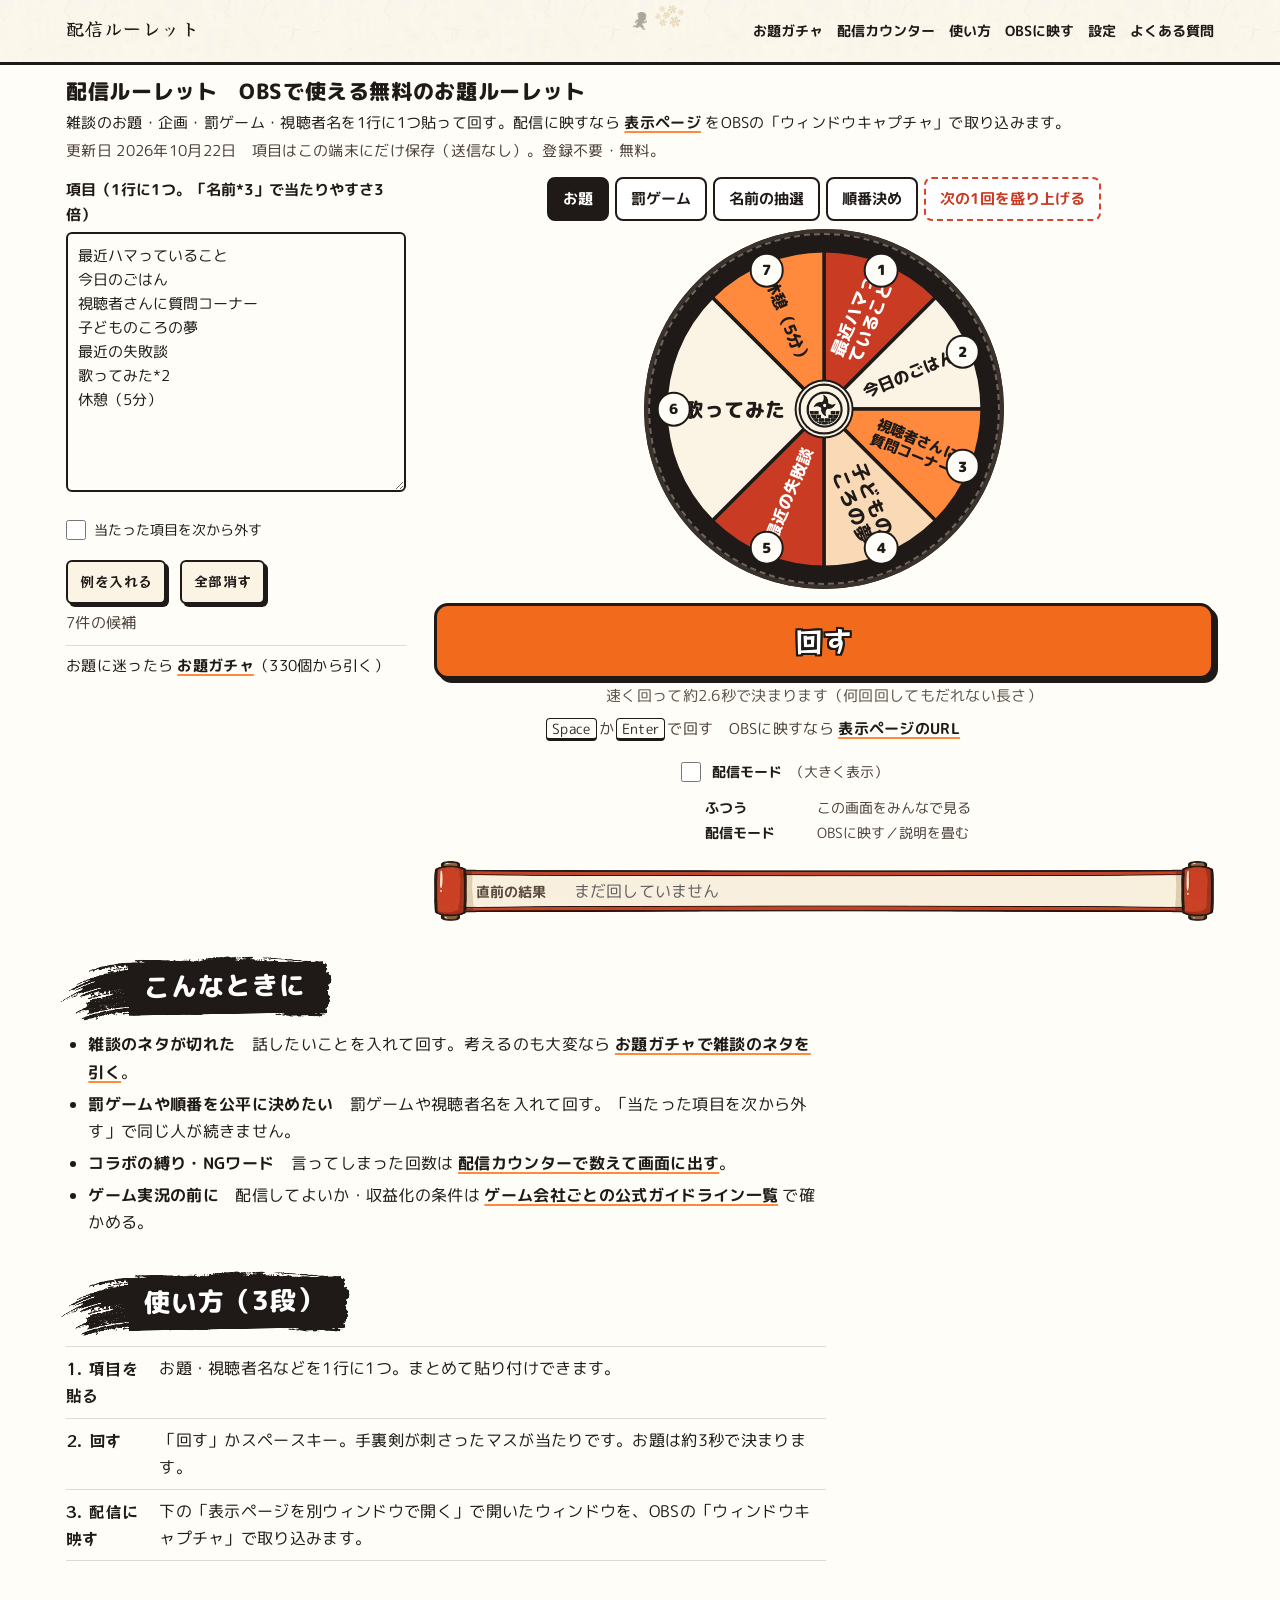
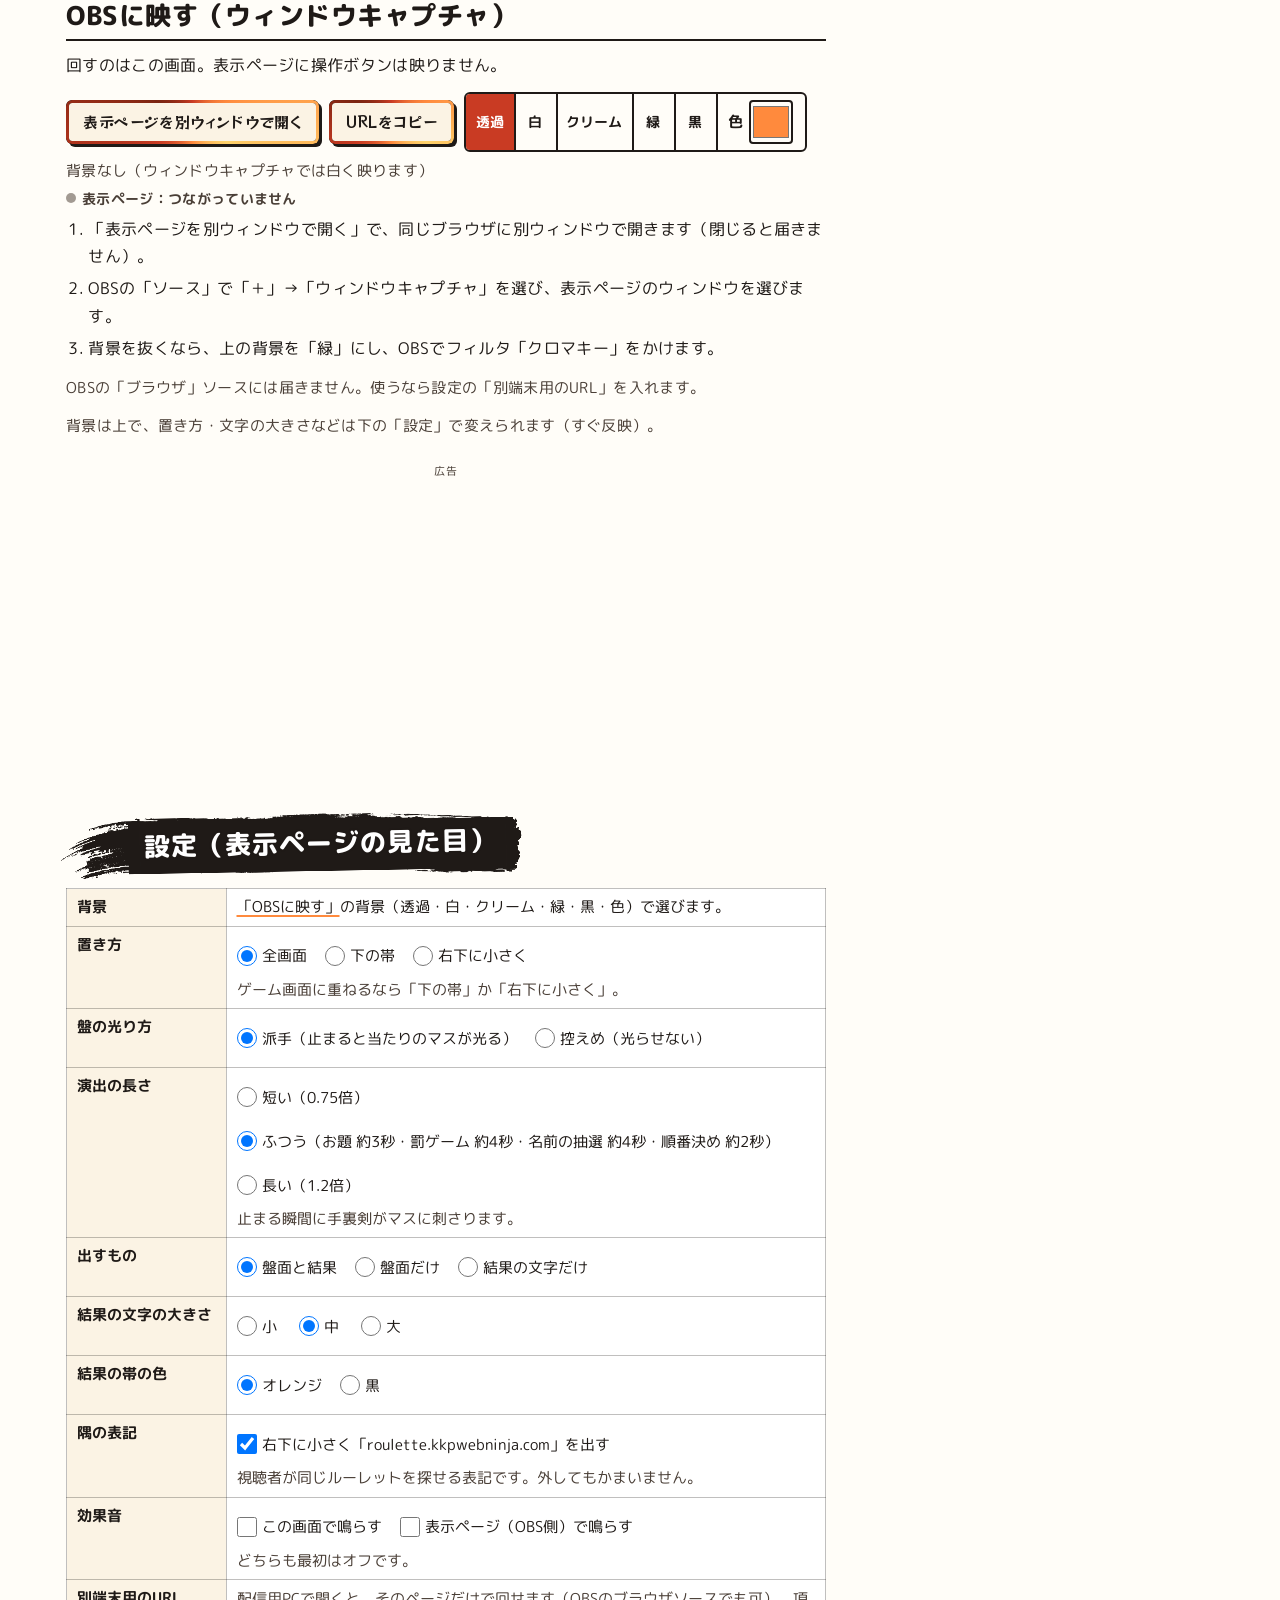
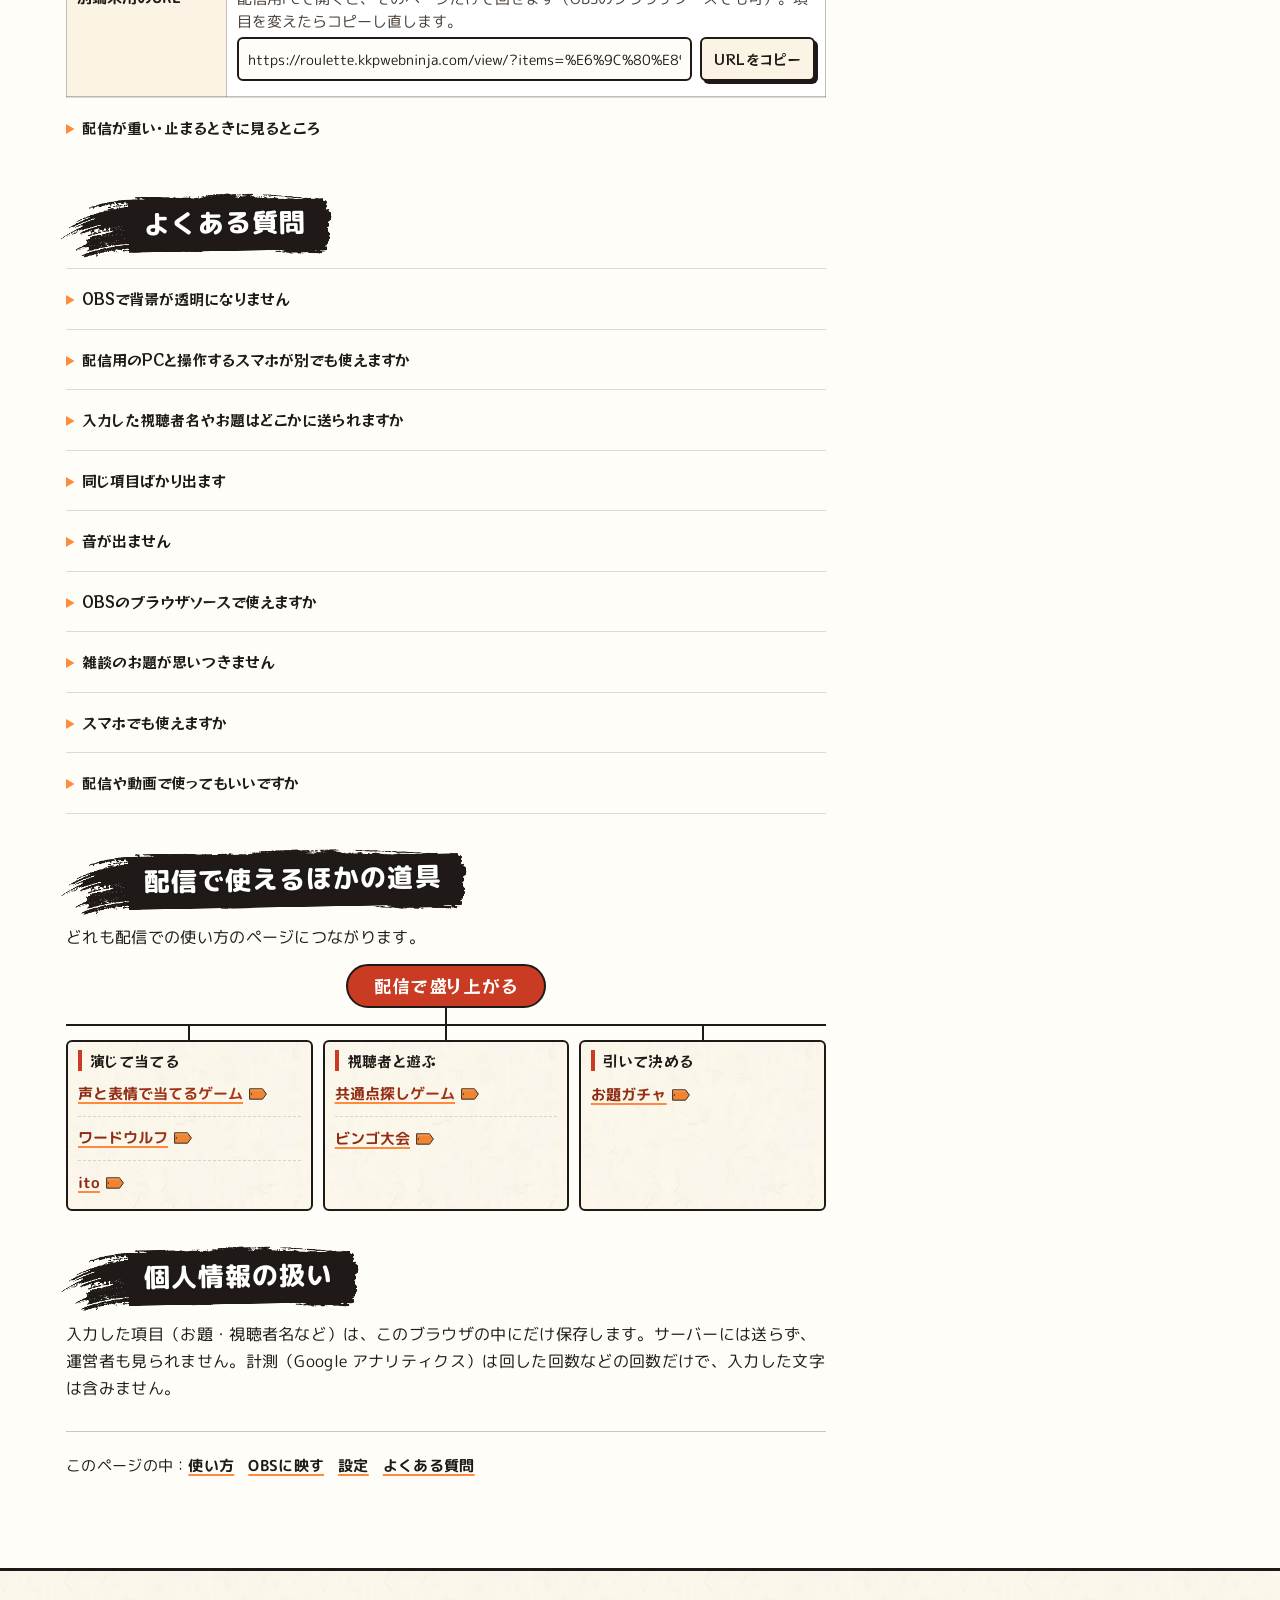
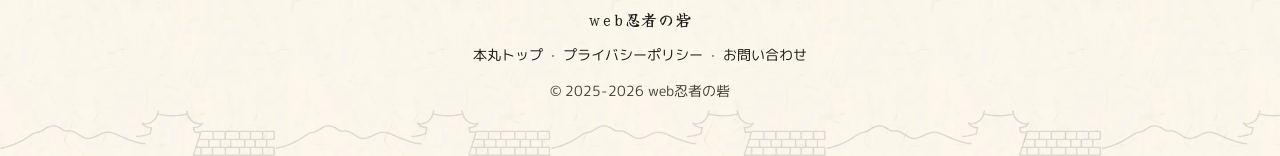
==== commit 2983af46: "PCでルーレットの盤を大きく（直径320〜360px）・スマホの上のナビを1段に・本文と補足の字を15pxに 確認待ち 81（A）・99（A）・82-1（A） - PC（900px以上・配信モード以外" ====
--- a/index.html
+++ b/index.html
@@ -182,11 +182,20 @@
 <link rel="stylesheet" href="/d4.css?v=20261030b">
 <link rel="stylesheet" href="/stream.css">
 <link rel="stylesheet" href="/rfx.css?v=20261023b">
+<style>
+/* 2026-11-11 スマホの上のナビを1段に：「設定」「よくある質問」はページの下の1行へ（PCは今のまま） */
+@media(max-width:600px){.site-nav .nav-pc{display:none}}
+.page-links{margin:28px 0 0;padding:12px 0 0;border-top:1px solid var(--line);font-size:15px}
+.page-links a{display:inline-flex;align-items:center;min-height:44px;margin-right:14px}
+html.stream .page-links{display:none}
+/* 2026-11-11 本文と補足の字を15px以上に（表の中の小さい字はそのまま） */
+body .meta,body .note,body .gacha-link,body .count,body .keys,body .rfx-mode-note,body .col-in label.lab,body .k-vo-how,body .set td label{font-size:15px}
+</style>
 </head>
 <body class="k-page">
 <div class="site"><div class="k-bg" aria-hidden="true"><img class="k-deco k-ninja" src="/kit/img/d4-ninja.webp" alt=""><img class="k-deco k-season k-season-momiji" src="/kit/img/d4-momiji.webp" alt=""><img class="k-deco k-season k-season-yuki" src="/kit/img/d4-yuki.webp" alt=""><img class="k-deco k-season k-season-shochikubai" src="/kit/img/d4-kadomatsu.webp" alt=""></div><div class="site-in">
   <a class="site-name" href="/">配信ルーレット</a>
-  <nav class="site-nav"><a href="/odai-gacha/">お題ガチャ</a><a href="/counter/">配信カウンター</a><a href="#howto">使い方</a><a href="#obs">OBSに映す</a><a href="#settings">設定</a><a href="#faq">よくある質問</a></nav>
+  <nav class="site-nav"><a href="/odai-gacha/">お題ガチャ</a><a href="/counter/">配信カウンター</a><a href="#howto">使い方</a><a href="#obs">OBSに映す</a><a class="nav-pc" href="#settings">設定</a><a class="nav-pc" href="#faq">よくある質問</a></nav>
 </div></div>
 <div class="wrap">
 <header>
@@ -349,6 +358,7 @@
 
 <h2 class="k-hd">個人情報の扱い</h2>
 <p>入力した項目（お題・視聴者名など）は、このブラウザの中にだけ保存します。サーバーには送らず、運営者も見られません。計測（Google アナリティクス）は回した回数などの回数だけで、入力した文字は含みません。</p>
+<p class="page-links">このページの中：<a href="#howto">使い方</a><a href="#obs">OBSに映す</a><a href="#settings">設定</a><a href="#faq">よくある質問</a></p>
 </div>
 </main>
 </div>
@@ -613,6 +623,11 @@
       var mn = $('modeNote'), rfxH = mn && mn.offsetHeight ? mn.offsetHeight + 4 : 0;
       var below = $('spin').offsetHeight + 14 + (keys ? keys.offsetHeight + 12 : 0) + swH + rfxH + Math.max(res.offsetHeight, rl * 2 + 64) + 24;
       h = Math.max(150, window.innerHeight - top - below);   // 960x540 の配信モードでも「直前の結果」まで入るよう、盤は150pxまで縮める
+      // 2026-11-11 PC（900px以上・配信モード以外）は盤を直径320〜360pxまで大きく。「回す」までは1画面に入れる（直前の結果は下へ送ってよい）
+      if (window.innerWidth >= 900 && !document.documentElement.classList.contains('stream')) {
+        var fitSpin = window.innerHeight - top - $('spin').offsetHeight - 14 - 24;
+        h = Math.max(h, Math.min(360, Math.max(320, fitSpin)));
+      }
     } else if (window.innerWidth <= 600) {
       // 2026-11-04 スマホ幅は開いた画面に「回す」まで入る大きさ（小さくても260px）
       var tp = col.querySelector('.stage').getBoundingClientRect().top + window.scrollY;
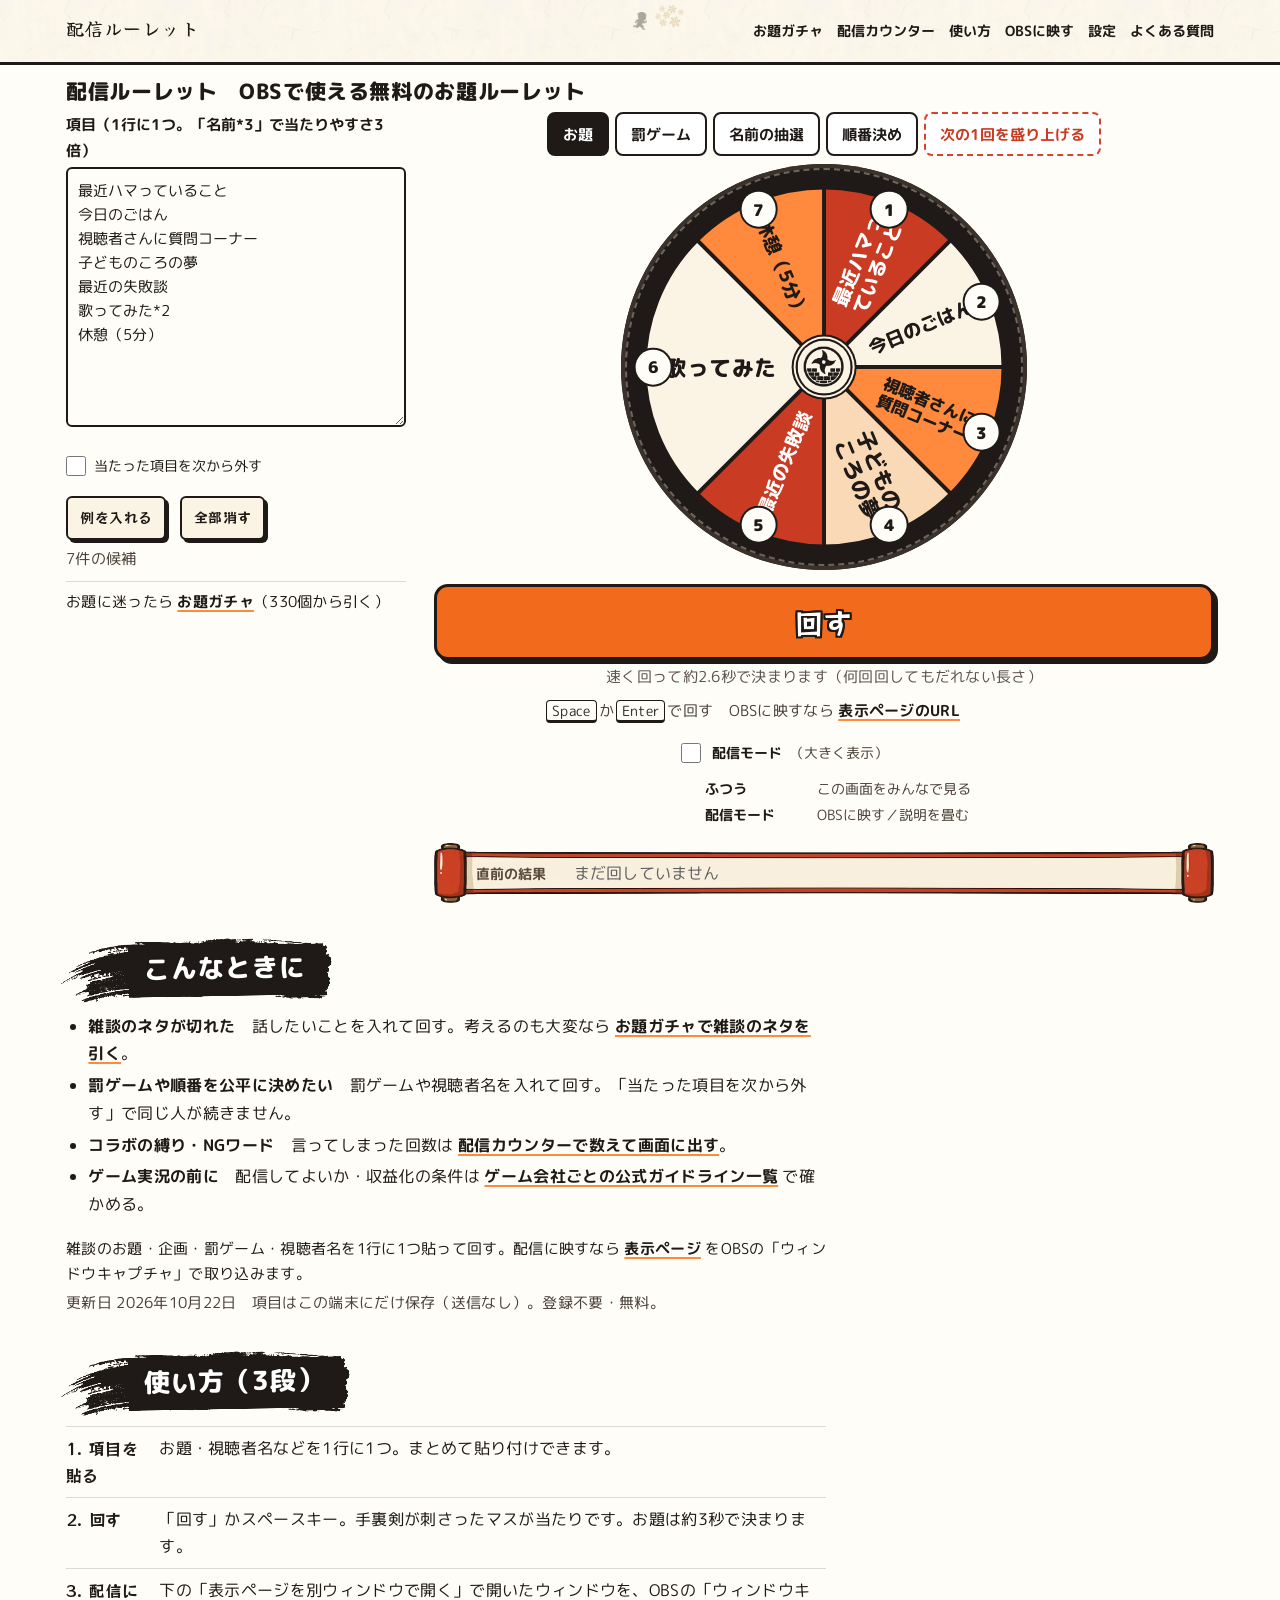
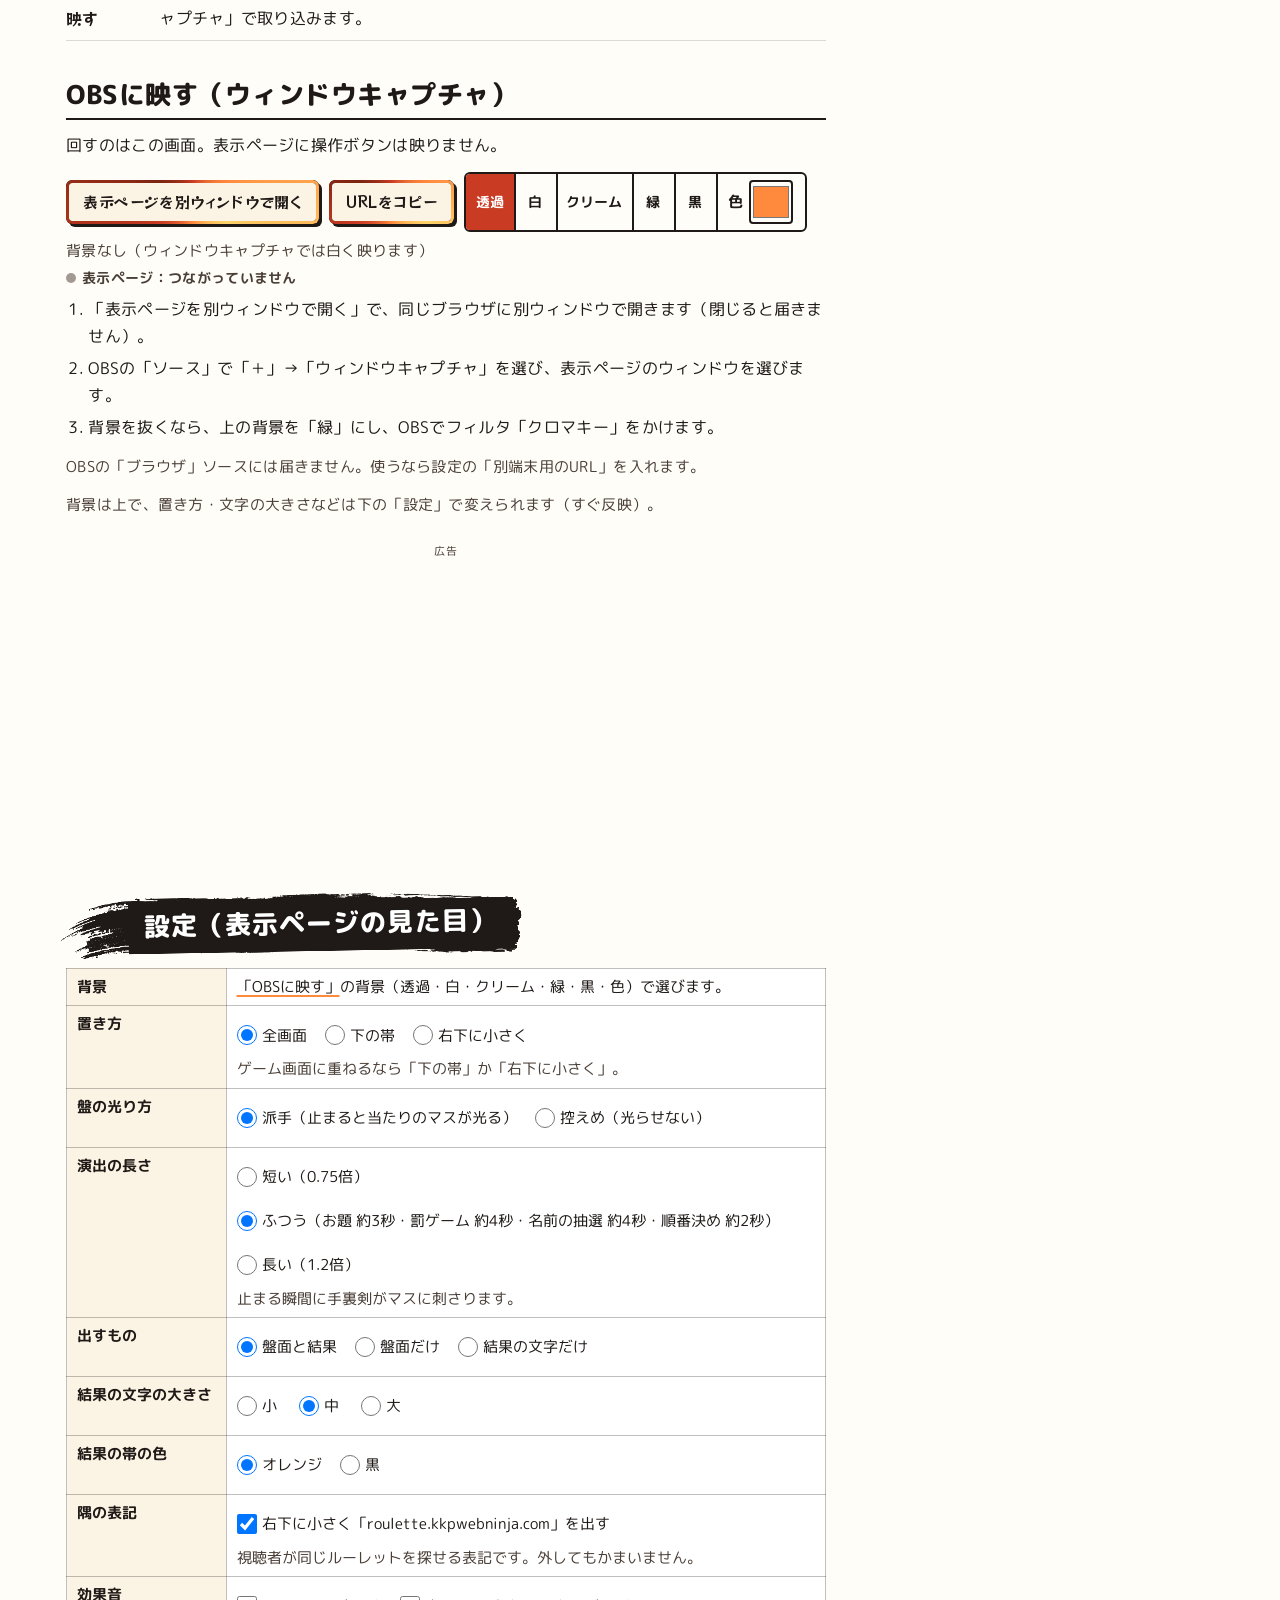
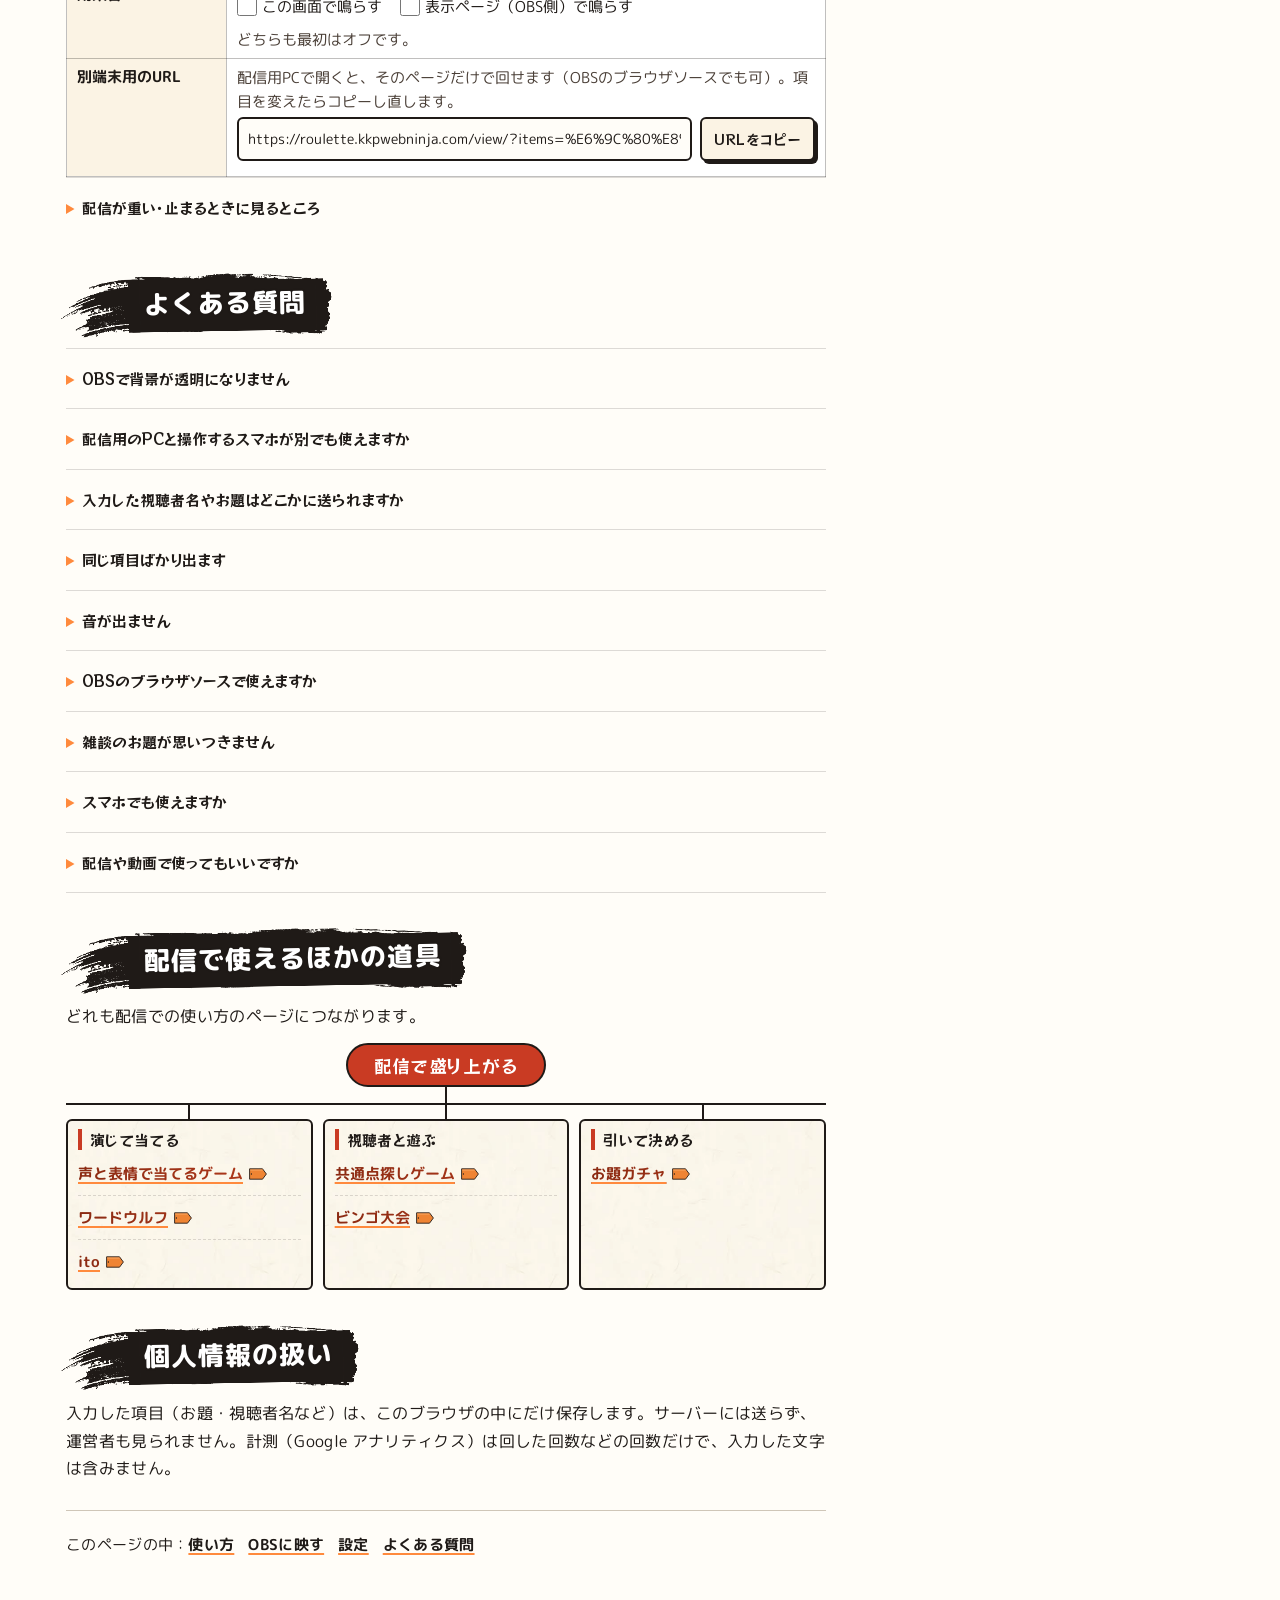
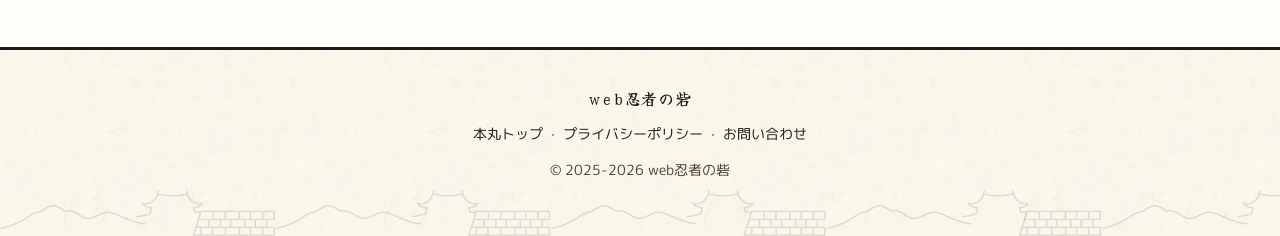
==== commit 85ed6f51: "スマホの最初の画面に入力と結果を出す（説明・更新日は下へ／折りたたみへ） Co-Authored-By: Claude Fable 5.2 <noreply@anthropic.com>" ====
--- a/index.html
+++ b/index.html
@@ -73,6 +73,8 @@
 .wrap{max-width:1180px;margin:0 auto;padding:12px 16px 40px}
 h1{font-size:21px;font-weight:700;margin:0 0 .2rem;line-height:1.4}
 .lead{font-size:15px;margin:0 0 .2rem}
+.lead-below{margin:18px 0 6px}
+@media(max-width:600px){header h1{font-size:19px;line-height:1.4;margin:.5rem 0 .6rem}}
 .meta{font-size:14px;color:var(--sub);margin:0 0 .8rem}
 h2{font-size:19px;font-weight:700;margin:2.4rem 0 .6rem;padding:0 0 .3rem;border-bottom:2px solid var(--ink);line-height:1.4;scroll-margin-top:8px}
 h3{font-size:16.5px;font-weight:700;margin:1.4rem 0 .4rem;padding-left:.55rem;border-left:4px solid var(--accent);line-height:1.4}
@@ -200,8 +202,6 @@
 <div class="wrap">
 <header>
   <h1>配信ルーレット　OBSで使える無料のお題ルーレット</h1>
-  <p class="lead">雑談のお題・企画・罰ゲーム・視聴者名を1行に1つ貼って回す。配信に映すなら <a href="#obs">表示ページ</a> をOBSの「ウィンドウキャプチャ」で取り込みます。</p>
-  <p class="meta">更新日 2026年10月22日　項目はこの端末にだけ保存（送信なし）。登録不要・無料。</p>
 </header>
 
 <main>
@@ -262,6 +262,9 @@
   <li><b>ゲーム実況の前に</b>　配信してよいか・収益化の条件は <a href="/guideline/">ゲーム会社ごとの公式ガイドライン一覧</a> で確かめる。</li>
 </ul>
 
+<!-- 2026-11-14 説明と更新日は道具の下へ（スマホで最初の画面にルーレットを出す） -->
+<div class="lead-below"><p class="lead">雑談のお題・企画・罰ゲーム・視聴者名を1行に1つ貼って回す。配信に映すなら <a href="#obs">表示ページ</a> をOBSの「ウィンドウキャプチャ」で取り込みます。</p>
+  <p class="meta">更新日 2026年10月22日　項目はこの端末にだけ保存（送信なし）。登録不要・無料。</p></div>
 <h2 id="howto" class="k-hd">使い方（3段）</h2>
 <ol class="steps">
   <li><b>1. 項目を貼る</b><span>お題・視聴者名などを1行に1つ。まとめて貼り付けできます。</span></li>
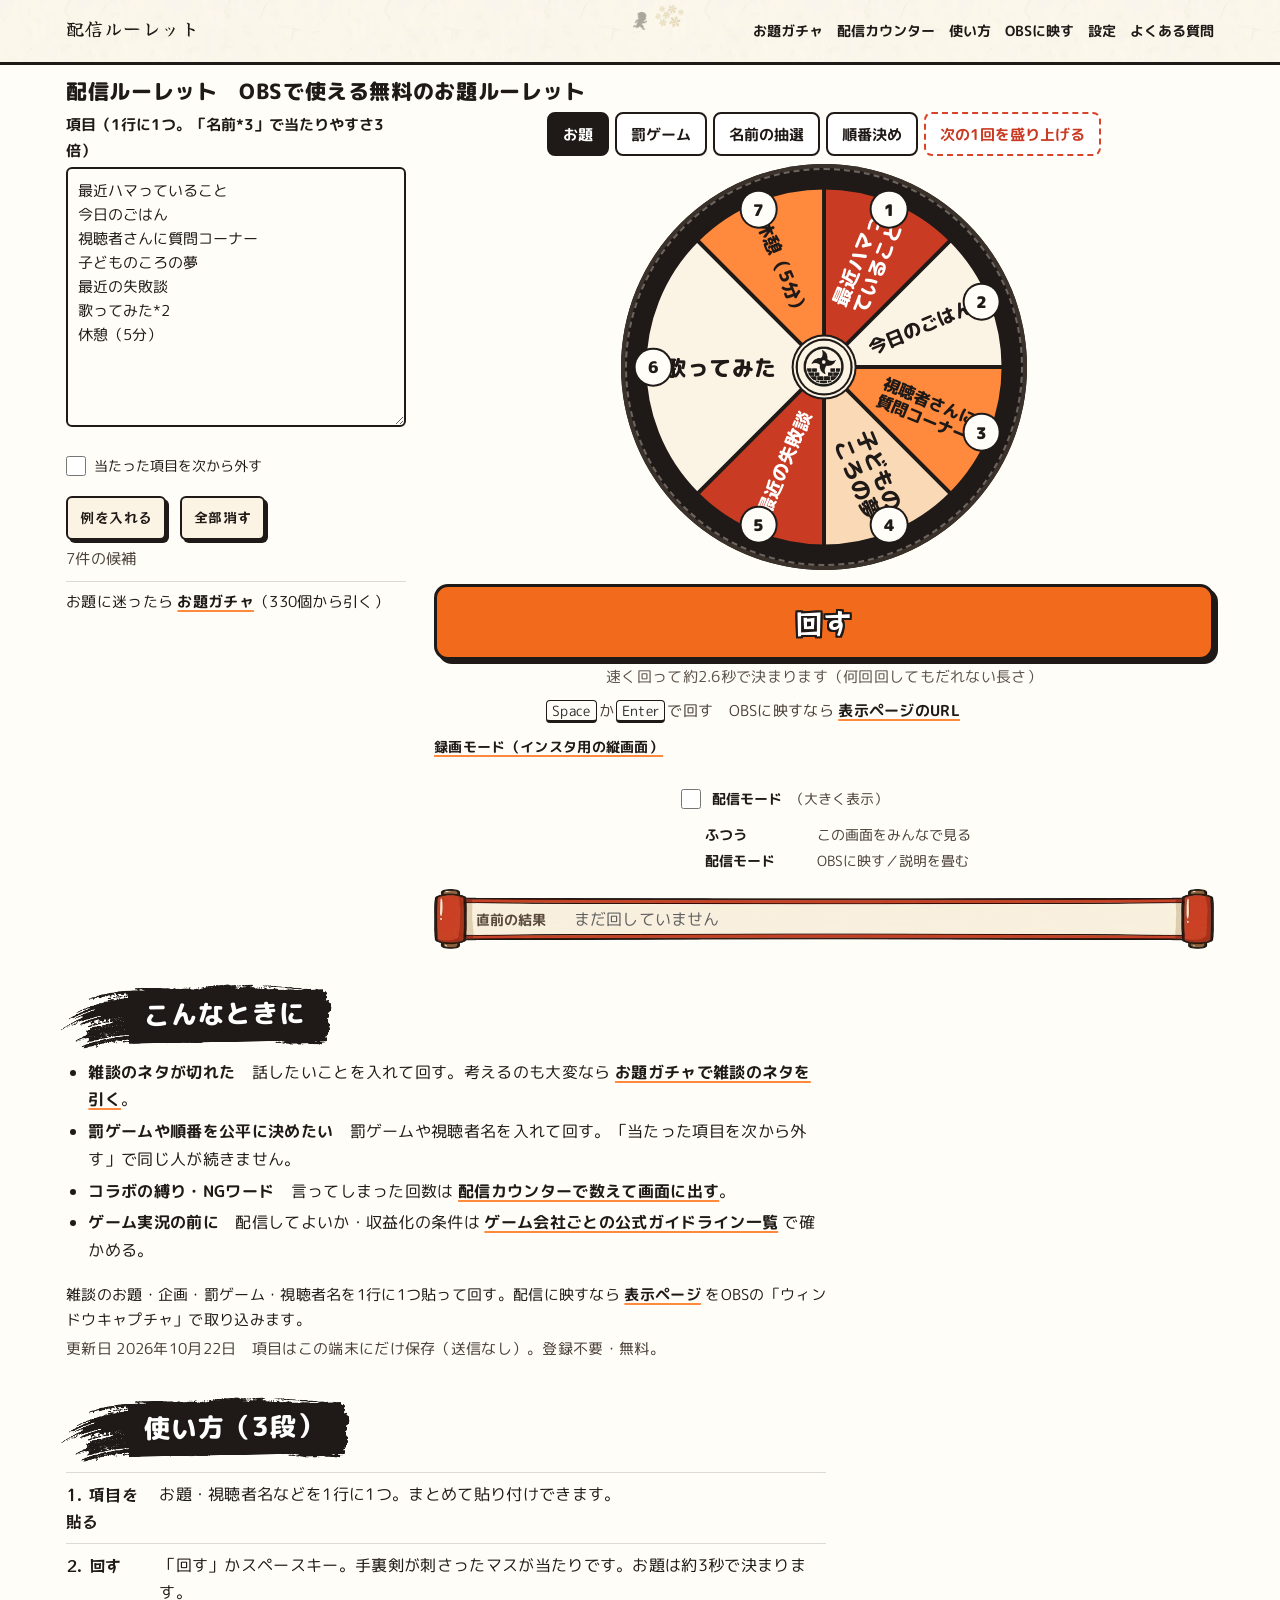
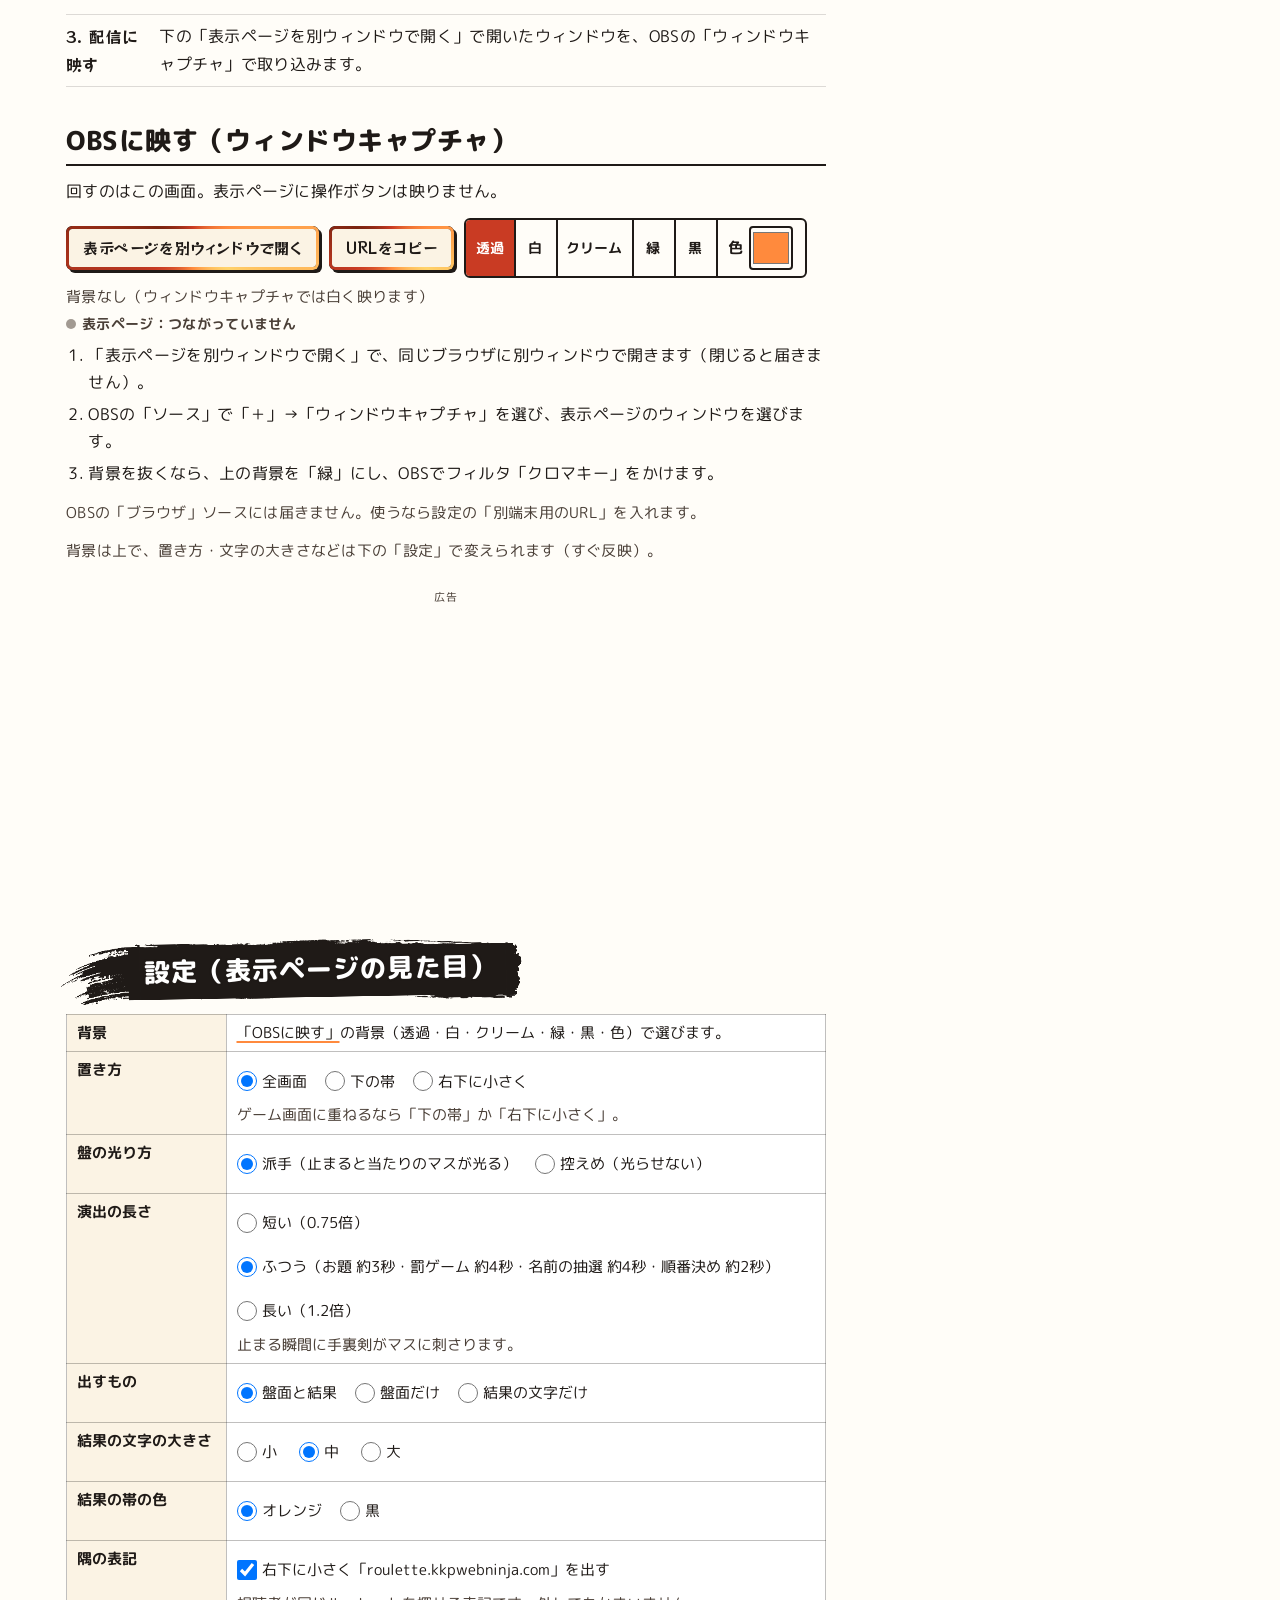
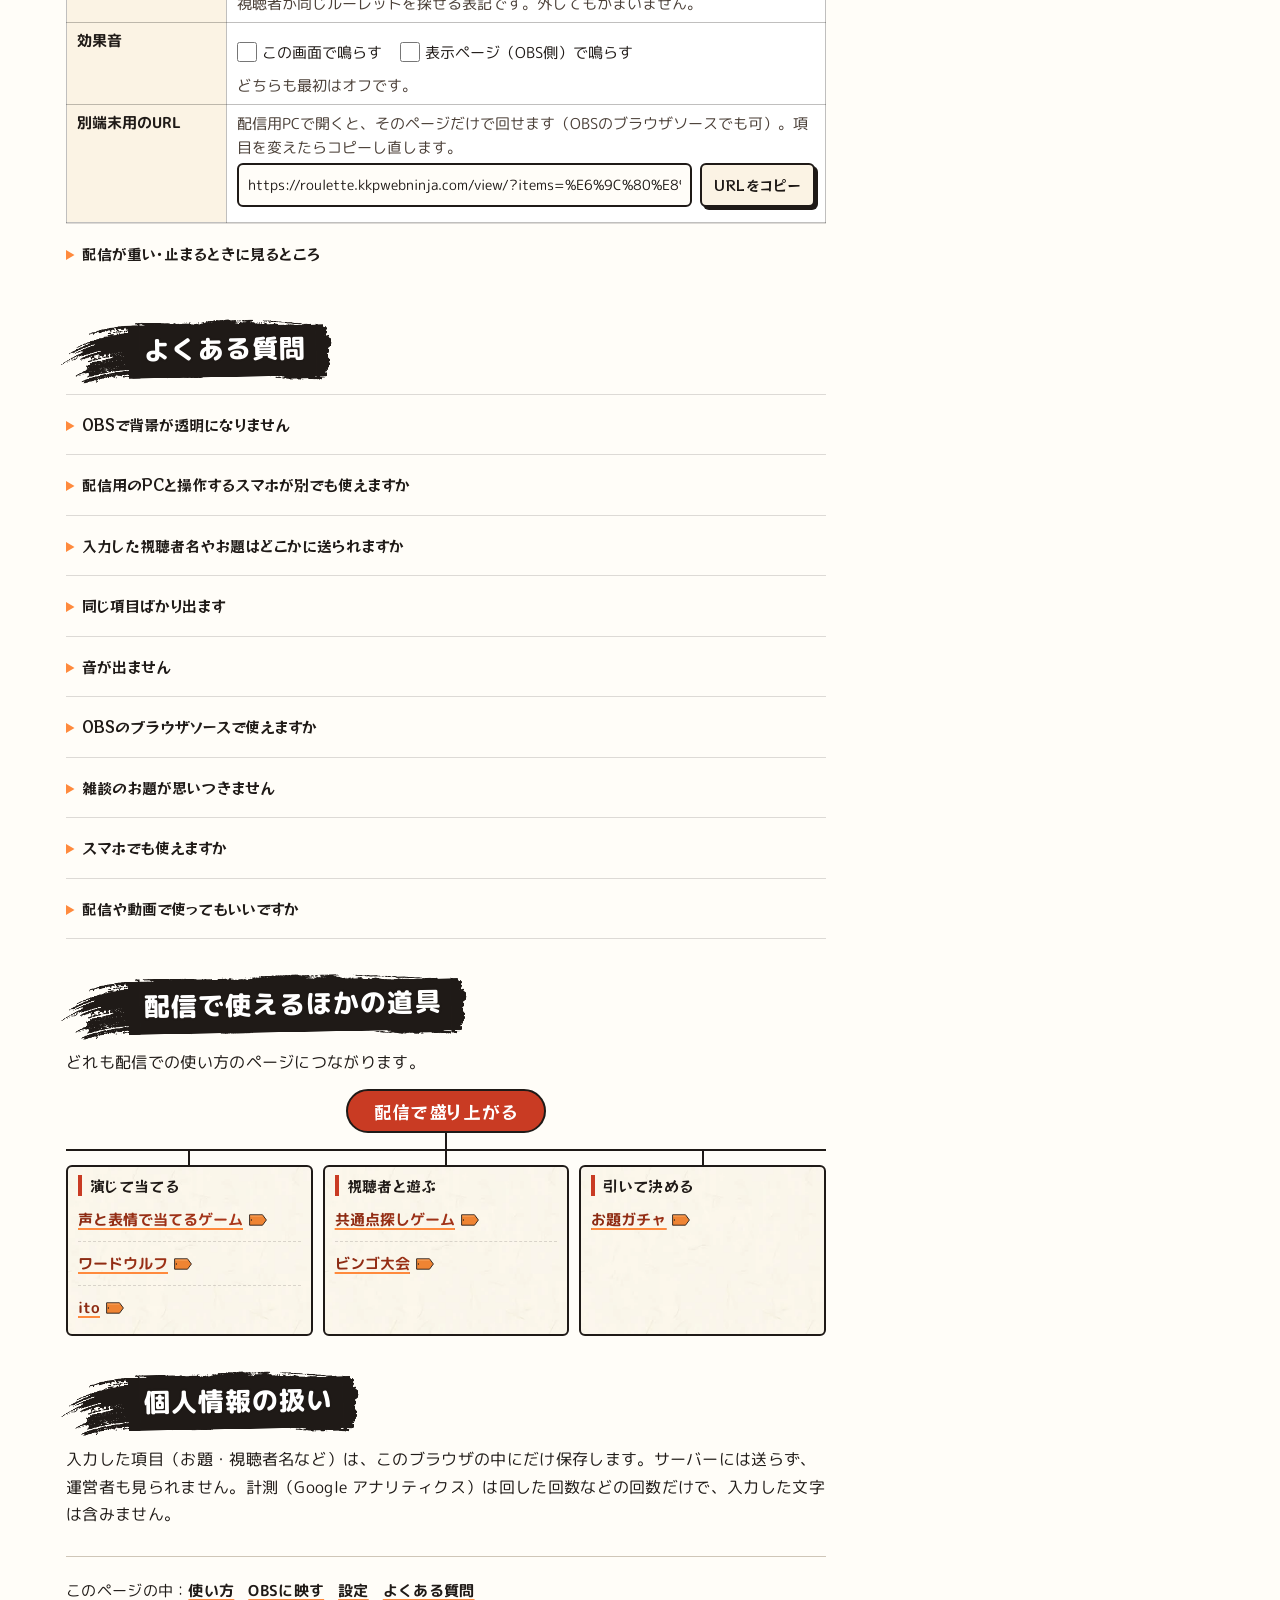
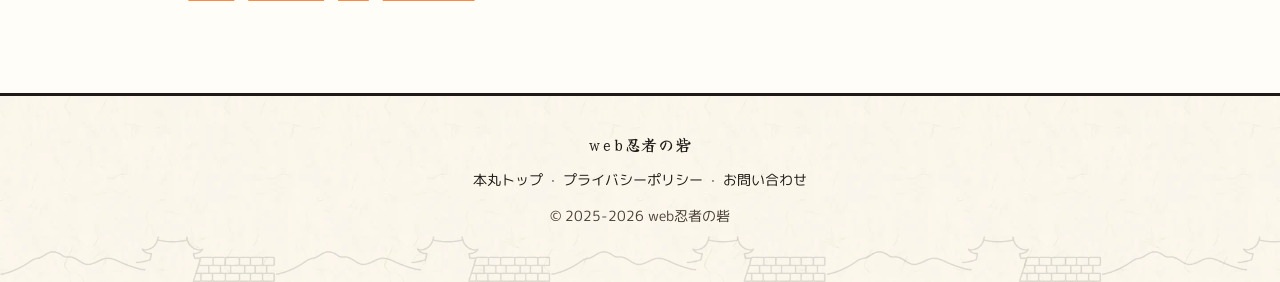
==== commit f06ccd69: "録画モード（?rec=1）: インスタに載せやすい縦9:16の画面（回す→止まる→結果を大きく）・kit 3363b13 - ふつうの画面の盤（同じ盤・同じ手裏剣と札の演出）を、録画モードのときだけ縦" ====
--- a/index.html
+++ b/index.html
@@ -26,8 +26,10 @@
 <meta name="twitter:image" content="https://roulette.kkpwebninja.com/ogp.jpg?d=20261023b">
 <script src="/ga.js"></script>
 <!-- 共通部品 D4 の kit.js は defer なしで先に読む（配信モードの判定 KKit.stream を stream.js と広告より先に使う） -->
-<script src="/kit/kit.js?v=afa429f"></script>
+<script src="/kit/kit.js?v=3363b13"></script>
 <script src="/stream.js"></script>
+<!-- 2026-11-28 録画モード（?rec=1）のときだけ、結果の太字（RocknRoll One）を字を絞らずに読む（項目は人ごとにちがう字なので） -->
+<script>if (window.KKit && KKit.rec && KKit.rec.on) (function () { var l = document.createElement('link'); l.rel = 'stylesheet'; l.href = 'https://fonts.googleapis.com/css2?family=RocknRoll+One&display=swap'; document.head.appendChild(l); })();</script>
 <script type="application/ld+json">
 {
   "@context":"https://schema.org",
@@ -51,7 +53,7 @@
 <!-- k-fonts:start -->
 <link href="https://fonts.googleapis.com/css2?family=Yuji+Syuku&family=RocknRoll+One&display=swap&text=%2A-.0123456789%3ABCEFGLNOPRSTUWYabcdeghijklmnoprtuwy%7B%7D%C2%A9%C2%B7%E2%86%92%E3%80%81%E3%80%82%E3%80%8C%E3%80%8D%E3%81%82%E3%81%84%E3%81%86%E3%81%88%E3%81%8A%E3%81%8B%E3%81%8C%E3%81%8D%E3%81%8F%E3%81%90%E3%81%91%E3%81%92%E3%81%93%E3%81%94%E3%81%95%E3%81%97%E3%81%98%E3%81%99%E3%81%9A%E3%81%9B%E3%81%9D%E3%81%9F%E3%81%A0%E3%81%A1%E3%81%A3%E3%81%A4%E3%81%A6%E3%81%A7%E3%81%A8%E3%81%A9%E3%81%AA%E3%81%AB%E3%81%AD%E3%81%AE%E3%81%AF%E3%81%B0%E3%81%B3%E3%81%B5%E3%81%B6%E3%81%BB%E3%81%BE%E3%81%BF%E3%82%80%E3%82%81%E3%82%82%E3%82%84%E3%82%88%E3%82%89%E3%82%8A%E3%82%8B%E3%82%8C%E3%82%8D%E3%82%8F%E3%82%92%E3%82%93%E3%82%A1%E3%82%A2%E3%82%A3%E3%82%A4%E3%82%A6%E3%82%A7%E3%82%A8%E3%82%AA%E3%82%AB%E3%82%AC%E3%82%AD%E3%82%AF%E3%82%B0%E3%82%B2%E3%82%B3%E3%82%B4%E3%82%B5%E3%82%B6%E3%82%B7%E3%82%B8%E3%82%B9%E3%82%BD%E3%82%BF%E3%83%80%E3%83%81%E3%83%83%E3%83%86%E3%83%87%E3%83%88%E3%83%89%E3%83%8A%E3%83%8D%E3%83%90%E3%83%93%E3%83%94%E3%83%95%E3%83%96%E3%83%97%E3%83%9A%E3%83%9B%E3%83%9C%E3%83%9D%E3%83%9E%E3%83%A0%E3%83%A3%E3%83%A9%E3%83%AA%E3%83%AB%E3%83%AC%E3%83%AD%E3%83%AF%E3%83%B3%E3%83%BB%E3%83%BC%E4%B8%80%E4%B8%8A%E4%B8%8B%E4%B8%8D%E4%B8%A6%E4%B8%AD%E4%B8%B8%E4%B9%97%E4%BA%8C%E4%BA%BA%E4%BB%98%E4%BB%A5%E4%BB%B6%E4%BC%81%E4%BC%9A%E4%BD%93%E4%BD%95%E4%BD%9C%E4%BD%BF%E4%BE%8B%E4%BF%9D%E4%BF%A1%E5%80%8B%E5%80%8D%E5%80%99%E5%81%B4%E5%83%8F%E5%84%AA%E5%85%88%E5%85%89%E5%85%A5%E5%85%A8%E5%85%AC%E5%85%B1%E5%85%B7%E5%87%BA%E5%88%87%E5%88%9D%E5%88%A5%E5%88%A9%E5%88%B6%E5%88%BA%E5%89%8A%E5%89%8D%E5%89%A3%E5%8A%9B%E5%8A%A9%E5%8A%B9%E5%8B%95%E5%8C%96%E5%8E%9F%E5%8F%8D%E5%8F%8E%E5%8F%96%E5%8F%AF%E5%8F%B3%E5%90%84%E5%90%88%E5%90%8C%E5%90%8D%E5%90%AB%E5%91%8A%E5%95%8F%E5%96%B6%E5%9B%9E%E5%9B%A0%E5%A0%B1%E5%A3%B0%E5%A4%89%E5%A4%96%E5%A4%9A%E5%A4%A7%E5%AD%97%E5%AD%98%E5%AE%89%E5%AE%9A%E5%AE%9F%E5%B0%8F%E5%B1%8A%E5%B1%A5%E5%B8%AF%E5%B9%B3%E5%B9%B4%E5%BA%83%E5%BA%A6%E5%BC%8F%E5%BC%95%E5%BD%93%E5%BE%A1%E5%BF%8D%E6%80%9D%E6%83%85%E6%88%BB%E6%89%8B%E6%89%B1%E6%8A%9C%E6%8A%9E%E6%8A%BD%E6%8E%A2%E6%8E%A7%E6%8F%90%E6%93%8D%E6%95%B0%E6%96%87%E6%96%99%E6%96%B0%E6%96%B9%E6%97%A5%E6%98%8E%E6%98%A0%E6%99%AF%E6%9B%B4%E6%9B%BF%E6%9C%80%E6%9C%88%E6%9C%89%E6%9C%9B%E6%9C%9F%E6%9C%AB%E6%9C%AC%E6%9D%A1%E6%9E%9A%E6%9E%9C%E6%A5%B5%E6%A8%AA%E6%AC%84%E6%AC%A1%E6%AD%A2%E6%AD%B4%E6%AE%8B%E6%AE%B5%E6%B1%BA%E6%B3%81%E6%B3%95%E6%B4%BE%E6%B6%88%E6%B8%AC%E6%BA%90%E6%BC%94%E7%82%B9%E7%84%A1%E7%94%A8%E7%94%BB%E7%95%8C%E7%95%AA%E7%99%BB%E7%99%BD%E7%9B%8A%E7%9B%9B%E7%9B%A4%E7%9B%AE%E7%9B%B4%E7%9E%AC%E7%9F%AD%E7%A0%A6%E7%A2%BA%E7%A4%BA%E7%A4%BE%E7%A7%92%E7%A9%B6%E7%A9%BA%E7%AB%AF%E7%B4%84%E7%B4%B0%E7%B5%90%E7%B5%B1%E7%B6%9A%E7%B7%91%E7%B7%9A%E7%B8%9B%E7%B8%A6%E7%BD%AE%E7%BD%B0%E8%80%83%E8%80%85%E8%81%B4%E8%83%8C%E8%87%AA%E8%89%B2%E8%8D%B7%E8%A1%8C%E8%A1%A8%E8%A3%8F%E8%A3%9C%E8%A6%81%E8%A6%8B%E8%A6%96%E8%A6%A7%E8%A7%A3%E8%A8%80%E8%A8%88%E8%A8%98%E8%A8%AD%E8%A9%B1%E8%AA%AD%E8%AB%87%E8%B2%A0%E8%B2%BC%E8%B3%AA%E8%B6%B3%E8%BA%AB%E8%BB%BD%E8%BE%BC%E8%BF%B7%E9%80%81%E9%80%8F%E9%80%9A%E9%80%9F%E9%81%8A%E9%81%8B%E9%81%8E%E9%81%93%E9%81%B8%E9%83%A8%E9%85%8D%E9%87%8D%E9%8C%B2%E9%95%B7%E9%96%89%E9%96%8B%E9%96%93%E9%99%90%E9%99%A4%E9%9A%85%E9%9B%91%E9%9D%9E%E9%9D%A2%E9%9F%B3%E9%A0%85%E9%A0%86%E9%A1%8C%E9%B3%B4%E9%BB%92%EF%BC%88%EF%BC%89%EF%BC%8B%EF%BC%8F%EF%BC%9A%EF%BD%9C" rel="stylesheet">
 <!-- k-fonts:end -->
-<link rel="stylesheet" href="/kit/kit.css?v=afa429f">
+<link rel="stylesheet" href="/kit/kit.css?v=3363b13">
 <style>
 :root{--ink:#2b2b2b;--sub:#5f5f5f;--line:#cfc6b8;--line-l:#e8e1d6;--head:#fff6ea;--accent:#e2600f;--accent-d:#b84c0a;--link:#0b57a4;--maru:"M PLUS Rounded 1c","Hiragino Maru Gothic ProN","Hiragino Sans","Noto Sans JP",sans-serif}
 *{box-sizing:border-box}
@@ -180,6 +182,43 @@
   .col-in .edit-tg{display:block;width:100%;min-height:48px;font-size:15px;text-align:left}
   .col-in.shut>:not(.edit-tg){display:none}
 }
+/* ===== 録画モード（?rec=1・2026-11-28）: インスタに載せる画面録画用の縦9:16。枠・安全地帯・広告とGA4は kit の k-rec。
+   ふつうの画面の盤（.stage と #wheel）を録画モードのときだけ枠へ移して使う（同じ盤・同じ演出）。項目はふつうの画面で入れておく */
+#rlRec{background:var(--k-kinari) url(/kit/img/d4-washi.webp) center/480px repeat}
+#rlRec .rl-safe{gap:1.4cqh;align-items:stretch}
+#rlRec .rl-head{flex:none;min-height:15cqh;display:flex;flex-direction:column;align-items:center;justify-content:center;text-align:center}
+#rlRec .rl-head span{display:block;font-size:max(14px,3.8cqw);font-weight:800;color:var(--k-sumi);line-height:1.3}
+#rlRec .rl-head b{display:block;font-size:9.5cqw;color:#ffd27a;word-break:auto-phrase;overflow-wrap:anywhere;display:-webkit-box;-webkit-box-orient:vertical;-webkit-line-clamp:3;overflow:hidden}
+#rlRec .rl-head.res b{color:#fff}
+#rlRec .rl-head .rl-pre{display:inline-block;margin:0 auto .6cqh;padding:.2cqh 3cqw;border-radius:999px;background:var(--k-shu);color:#fff;font-size:max(14px,4cqw)}
+#rlRec .rl-head .rl-ord{margin-top:.8cqh;font-size:max(14px,3.6cqw);line-height:1.4;display:-webkit-box;-webkit-box-orient:vertical;-webkit-line-clamp:2;overflow:hidden}
+#rlRec .rl-head.pop b{animation:rl-pop .42s ease-out}
+@keyframes rl-pop{0%{transform:scale(.6);opacity:0}60%{transform:scale(1.08);opacity:1}100%{transform:scale(1)}}
+#rlRec .rl-mid{flex:1 1 0;min-height:0;display:flex;align-items:center;justify-content:center;position:relative}
+#rlRec .rl-mid .stage{width:auto}
+#rlRec .rl-foot{flex:none;min-height:15cqh;display:flex;flex-direction:column;justify-content:flex-start;gap:1cqh;align-items:stretch}   /* 場面が変わっても盤が動かないよう高さを決めておく */
+#rlRec button{font-family:inherit;cursor:pointer;-webkit-tap-highlight-color:transparent;margin:0}
+#rlRec .rl-btn{display:flex;align-items:center;justify-content:center;min-height:max(48px,7.4cqh);padding:0 1cqw;border:3px solid var(--k-sumi);border-radius:6px;background:var(--k-orange);color:#fff;font-family:var(--k-bold);font-size:max(18px,6cqw);letter-spacing:.06em;text-shadow:var(--k-rec-out);box-shadow:4px 4px 0 var(--k-sumi);white-space:nowrap;line-height:1.2;min-width:0}
+#rlRec .rl-btn:active{transform:translate(4px,4px);box-shadow:none}
+#rlRec .rl-btn[disabled]{background:#c9c2b8;box-shadow:none;cursor:not-allowed}
+#rlRec .rl-row{margin:0;display:flex;align-items:center;justify-content:center;gap:2cqw;flex-wrap:wrap}
+#rlRec .rl-sub{display:inline-flex;align-items:center;justify-content:center;min-height:44px;padding:0 3cqw;border:2px solid var(--k-sumi);border-radius:6px;background:#fff;color:var(--k-sumi);font-weight:800;font-size:max(14px,3.4cqw);white-space:nowrap;line-height:1.2}
+#rlRec .rl-sub[aria-pressed="true"]{background:var(--k-shu);color:#fff}
+#rlRec[data-s=spin] .rl-row{visibility:hidden}
+#rlRec[data-s=end] .rl-row{display:none}
+#rlRec .k-rec-credit{margin:0}
+#rlRec .k-rec-credit[hidden]{display:none}
+/* 演出の字は画面の幅（vw）で決まっているので、枠の幅（cqw）に合わせ直す */
+#rlRec .rfx-wc-h{font-size:max(16px,4.6cqw)}
+#rlRec .rfx-wc-n{font-size:max(24px,9cqw)}
+#rlRec .rfx-wc-s{font-size:max(14px,3.8cqw)}
+#rlRec .rfx-batsu{font-size:max(14px,4.2cqw)}
+#rlRec .rfx-batsu.star{font-size:max(15px,4.8cqw)}
+#rlRec .rfx-safe{font-size:max(18px,6cqw)}
+#rlRec .rfx-nen{min-width:0;width:70cqw;top:var(--k-rec-top)}
+#rlRec .rfx-nen-t{font-size:max(18px,7cqw)}
+#rlRec .rfx-nen-s{font-size:max(14px,3.6cqw)}
+#rlRec .rfx-order{display:none}   /* 順番は上の大きな字で出す（右の表はインスタの右端に隠れるため） */
 </style>
 <link rel="stylesheet" href="/d4.css?v=20261030b">
 <link rel="stylesheet" href="/stream.css">
@@ -190,11 +229,27 @@
 .page-links{margin:28px 0 0;padding:12px 0 0;border-top:1px solid var(--line);font-size:15px}
 .page-links a{display:inline-flex;align-items:center;min-height:44px;margin-right:14px}
 html.stream .page-links{display:none}
+/* 2026-11-28 録画モードへの小さなリンク（配信モードでは出さない） */
+.rec-link-row{margin:2px 0 0;width:100%;max-width:560px;text-align:left}
+@media(min-width:861px){.rec-link-row{max-width:none}}
+html.stream .rec-link-row{display:none}
 /* 2026-11-11 本文と補足の字を15px以上に（表の中の小さい字はそのまま） */
 body .meta,body .note,body .gacha-link,body .count,body .keys,body .rfx-mode-note,body .col-in label.lab,body .k-vo-how,body .set td label{font-size:15px}
 </style>
 </head>
 <body class="k-page">
+<!-- 2026-11-28 録画モード（?rec=1）の画面。ふつうの画面では出ない（kit の .k-rec-stage）。盤は下の script がふつうの画面から移す -->
+<div class="k-rec-stage" id="rlRec" data-s="start">
+  <div class="k-rec-safe rl-safe">
+    <div class="rl-head" id="rlHead"><b class="k-rec-big" id="rlBig">今日のお題は？</b><span id="rlSub"></span></div>
+    <div class="rl-mid" id="rlMid"></div>
+    <div class="rl-foot">
+      <button type="button" class="rl-btn" id="rlSpin">回す</button>
+      <p class="k-rec-credit" id="rlCredit" hidden>roulette.kkpwebninja.com<small>お題・罰ゲーム・抽選のルーレット（無料）</small></p>
+      <p class="rl-row"><button type="button" class="rl-sub" id="rlSound" aria-pressed="false">効果音</button><a class="k-rec-exit" href="/">ふつうの画面に戻る</a></p>
+    </div>
+  </div>
+</div>
 <div class="site"><div class="k-bg" aria-hidden="true"><img class="k-deco k-ninja" src="/kit/img/d4-ninja.webp" alt=""><img class="k-deco k-season k-season-momiji" src="/kit/img/d4-momiji.webp" alt=""><img class="k-deco k-season k-season-yuki" src="/kit/img/d4-yuki.webp" alt=""><img class="k-deco k-season k-season-shochikubai" src="/kit/img/d4-kadomatsu.webp" alt=""></div><div class="site-in">
   <a class="site-name" href="/">配信ルーレット</a>
   <nav class="site-nav"><a href="/odai-gacha/">お題ガチャ</a><a href="/counter/">配信カウンター</a><a href="#howto">使い方</a><a href="#obs">OBSに映す</a><a class="nav-pc" href="#settings">設定</a><a class="nav-pc" href="#faq">よくある質問</a></nav>
@@ -237,6 +292,7 @@
     <button class="spin k-btn k-btn-main k-btn-big" id="spin" disabled>回す</button>
     <p class="rfx-mode-note" id="modeNote"></p>
     <p class="keys"><kbd>Space</kbd>か<kbd>Enter</kbd>で回す　OBSに映すなら <a href="#obs">表示ページのURL</a></p>
+    <p class="rec-link-row"><a class="k-rec-link" href="?rec=1">録画モード（インスタ用の縦画面）</a></p>
     <div data-stream-sw></div>
     <div class="result" aria-live="polite">
       <div class="r-lab">直前の結果</div>
@@ -397,8 +453,10 @@
     order: '当たった順に1番・2番…と並びます（当たった項目は自動で外す）'
   };
 
+  // 2026-11-28 録画モード（?rec=1）: 保存した項目と設定を読むだけ。項目・履歴・外した項目・設定は書かない／消さない（画面の中だけで遊ぶ）。表示ページ（/view/）へも送らない
+  var REC = !!(window.KKit && KKit.rec && KKit.rec.on);
   function load(k, d) { try { var v = localStorage.getItem(k); return v === null ? d : JSON.parse(v); } catch (e) { return d; } }
-  function save(k, v) { try { localStorage.setItem(k, JSON.stringify(v)); } catch (e) { /* 保存できなくても動く */ } }
+  function save(k, v) { if (REC) return; try { localStorage.setItem(k, JSON.stringify(v)); } catch (e) { /* 保存できなくても動く */ } }
 
   var settings = Object.assign({ layout: 'both', place: 'full', wfx: 'full', speed: 'normal', size: 2, ink: 'dark', credit: true, sound: false, viewSound: false, exclude: false, mode: 'odai' }, load(LS.set, {}));
   // 2026-10-22 背景は kit の背景の選択（KKit.viewBg・k-view-bg:kkp-roulette。透過・白・クリーム・緑・黒・色）に。
@@ -406,7 +464,7 @@
   var BGCH = 'kkp-roulette';
   (function () {
     var had = null; try { had = localStorage.getItem('k-view-bg:' + BGCH); } catch (e) {}
-    if (had === null && settings.bg) {
+    if (!REC && had === null && settings.bg) {
       var v = String(settings.bg === 'custom' ? settings.bgColor || '' : settings.bg).toLowerCase();
       KKit.viewBg.set(BGCH, { transparent: 'clear', '#ffffff': 'white', '#fff6ea': 'cream', '#00b140': 'green', '#000000': 'black' }[v] || v);
     }
@@ -420,7 +478,7 @@
   // 表示ページ（/view/）へ送る: kit の KKit.live（同じブラウザの中だけ。BroadcastChannel＋localStorage・つながりの札 .k-live）。
   // 最後に送ったものが表示ページを開き直したときの画面になる（回す・ガチャの演出は開き直しでは動かさない＝表示ページ側）
   var LIVE = KKit.live({ ch: 'kkp-roulette', role: 'op' });
-  function send(msg) { msg.ts = Date.now(); LIVE.send(msg); }
+  function send(msg) { if (REC) return; msg.ts = Date.now(); LIVE.send(msg); }
   function viewSettings() {
     return { layout: settings.layout, place: settings.place, wfx: settings.wfx, speed: settings.speed, size: settings.size, ink: settings.ink, credit: settings.credit, sound: settings.viewSound };
   }
@@ -440,6 +498,7 @@
     var n = pool.length;
     $('count').textContent = n < 2 ? '項目を2つ以上入れると回せます。' : n + '件の候補' + (excluded.length ? '（' + excluded.length + '件を外しています）' : '');
     $('spin').disabled = n < 2;
+    if (REC) recIdle();
     $('exN').textContent = excluded.length;
     $('restore').hidden = excluded.length === 0;
     $('remoteUrl').value = ORIGIN + '/view/?' + remoteQuery();
@@ -477,7 +536,7 @@
   $('exclude').addEventListener('change', function () { settings.exclude = this.checked; save(LS.set, settings); });
 
   // 回す
-  wheel.onTick = function () { if (settings.sound) K.sound('tick'); };
+  wheel.onTick = function () { if (REC ? rec.snd : settings.sound) K.sound('tick'); };
   // 角度は度（kit の KKit.wheel）。表示ページへも度で送る（u:'deg'。前の版はラジアン）。止まる角度は W.pick（当たりは weight どおり）
   // 2026-10-23 手裏剣が刺さったマスが当たり（rfx.js）。当たりは weight どおりに先に決め、予告と盤の回り方はあとから選ぶ。
   // 段取り（plan）を丸ごと表示ページへ送る＝表示ページも同じ結果・同じ演出。演出中に押す（Space）と飛ばす
@@ -503,13 +562,13 @@
     var p = KkpRfx.plan(wheel.W, { mode: mode, speed: settings.speed, hype: hype, order: orderList });
     if (!p) return;
     rplan = p; hype = false; $('hype').setAttribute('aria-pressed', 'false');
-    $('spin').textContent = '飛ばす'; $('spin').classList.add('rfx-skip');
+    $('spin').textContent = '飛ばす'; $('spin').classList.add('rfx-skip'); if (REC) recSpin();
     $('rtxt').className = 'r-txt wait'; $('rtxt').textContent = '回っています…';
     // final は「前の版の表示ページ」（plan を知らない）向け: 針（真上）の下に当たりのマスが来る角度。新しい表示ページは plan をなぞる
     send({ t: 'spin', u: 'deg', items: pool, from: p.from, final: p.hitA - p.phi, dur: p.dur, id: p.id, plan: p, settings: viewSettings() });
     kkpEvent('spin', { mode: mode, hype: p.hype ? 1 : 0 });
-    rctl = KkpRfx.play({ wheel: wheel, host: $('wheel').parentNode, party: document.body, kusuAt: $('wheel'), sound: settings.sound,
-      onYama: function (on) { $('spin').textContent = on ? '進む' : '飛ばす'; $('spin').classList.toggle('rfx-go', on); },
+    rctl = KkpRfx.play({ wheel: wheel, host: $('wheel').parentNode, party: REC ? $('rlRec') : document.body, kusuAt: $('wheel'), sound: REC ? rec.snd : settings.sound,
+      onYama: function (on) { $('spin').textContent = on ? '進む' : '飛ばす'; $('spin').classList.toggle('rfx-go', on); if (REC) $('rlSpin').textContent = $('spin').textContent; },
       onAutoGo: function () { send({ t: 'rgo', id: p.id }); },   // 押さなければ6秒で自動で進む（表示ページにも知らせる）
       onFake: function () { $('rtxt').className = 'r-txt wait'; $('rtxt').textContent = 'セーフ…？'; },
       onResult: function (idx) {
@@ -517,6 +576,7 @@
         $('spin').textContent = '回す'; $('spin').classList.remove('rfx-skip', 'rfx-go');
         var pre = mode === 'order' ? (p.order ? p.order.length : 1) + '番：' : mode === 'batsu' ? '罰ゲーム：' : mode === 'name' ? '当選：' : '';
         $('rtxt').className = 'r-txt' + (p.star ? ' star' : ''); $('rtxt').textContent = pre + label;
+        if (REC) recResult(mode, label, p);
         history.unshift({ l: label, t: Date.now() });
         history = history.slice(0, 20); save(LS.hist, history); renderHist();
         kkpEvent('result', { mode: mode });
@@ -553,7 +613,7 @@
 
   // 広告（表示されてから1回だけ push。DOM順で最初の未使用の枠に当たるので、後から出す枠は -later にしておく）
   function pushAdWhenVisible(box) {
-    if (window.__kkpTest || window.__kkpStream) return;
+    if (window.__kkpTest || window.__kkpStream || REC) return;
     var ins = box.querySelector('ins');
     if (!ins || ins.dataset.pushed) return;
     function fire() {
@@ -565,7 +625,7 @@
     var io = new IntersectionObserver(function (en) { en.forEach(function (x) { if (x.isIntersecting && box.offsetWidth > 0) { io.disconnect(); fire(); } }); });
     io.observe(box);
   }
-  function showResultAd() { var a = $('adResult'); if (a.hidden) { a.hidden = false; pushAdWhenVisible(a); } }
+  function showResultAd() { if (REC) return; var a = $('adResult'); if (a.hidden) { a.hidden = false; pushAdWhenVisible(a); } }
   pushAdWhenVisible($('adHowto'));
 
   // 設定
@@ -613,6 +673,7 @@
   // 盤面の大きさ（PCは高さに合わせる）
   // 2026-10-20 PC（2列）のときは「回す」と「直前の結果」までスクロールなしで1画面に入る大きさにする。大きい画面では盤も大きく
   function fit() {
+    if (REC) { recFit(); return; }
     var col = document.querySelector('.col-wheel');
     var w = Math.min(col.clientWidth, window.innerWidth > 1500 ? 860 : 560);
     var h = Math.max(240, window.innerHeight - 330);
@@ -658,6 +719,70 @@
     });
   })();
 
+  // ===== 録画モード（?rec=1・2026-11-28）: 縦9:16の枠に、ふつうの画面の盤（.stage）を移して「回す → 止まる → 結果を大きく」 =====
+  // 項目と使い方（お題・罰ゲーム・名前の抽選・順番決め）はふつうの画面で決めておく。外した項目・順番はこの画面の中だけ（保存しない）
+  var rec = { s: 'start', snd: !!settings.sound, first: true, ex0: excluded.slice() };
+  var RQ = { odai: ['今日のお題は？', 'お題ルーレット'], batsu: ['罰ゲームは？', '罰ゲームルーレット'], name: ['だれが当たる？', '名前の抽選ルーレット'], order: ['順番を決めよう', '順番決めルーレット'] };
+  function recQ(i) { return (RQ[settings.mode] || RQ.odai)[i]; }
+  function recSet(st) { rec.s = st; $('rlRec').setAttribute('data-s', st); $('rlCredit').hidden = st !== 'end'; }
+  function recHead(big, sub, pre, res) {
+    var h = $('rlHead'), L = Array.from(String(big)).length;
+    h.className = 'rl-head' + (res ? ' res' : ''); h.textContent = '';
+    if (pre) { var t = document.createElement('span'); t.className = 'rl-pre'; t.textContent = pre; h.appendChild(t); }
+    var b = document.createElement('b'); b.className = 'k-rec-big'; b.textContent = big;
+    b.style.fontSize = (L <= 5 ? 12 : L <= 8 ? 10 : L <= 12 ? 8.4 : L <= 20 ? 6.8 : 5.6) + 'cqw'; h.appendChild(b);
+    if (sub) { var u = document.createElement('span'); u.textContent = sub; h.appendChild(u); }
+    if (res) { void h.offsetWidth; h.classList.add('pop'); }
+  }
+  function recIdle() {
+    if (!REC || rec.s === 'spin') return;
+    var n = pool.length, bt = $('rlSpin');
+    if (rec.s === 'end') {
+      bt.disabled = false; bt.textContent = n < 2 ? '最初から' : 'もう1回';
+      if (settings.mode === 'order' && orderList.length > 1) {   // 順番決め: ここまでの順番を結果の下に1行で（右の表はインスタの右端に隠れるので使わない）
+        var o = $('rlHead').querySelector('.rl-ord') || $('rlHead').appendChild(document.createElement('span'));
+        o.className = 'rl-ord'; o.textContent = orderList.map(function (l, i) { return (i + 1) + '. ' + l; }).join('　');
+      }
+      return;
+    }
+    bt.disabled = n < 2; bt.textContent = '回す';
+    if (n < 2) recHead('項目が足りません', 'ふつうの画面で項目を2つ以上入れてから開きます');
+    else recHead(recQ(0), n + '件の中から1つ');
+  }
+  function recSpin() {
+    recSet('spin'); $('rlSpin').disabled = false; $('rlSpin').textContent = '飛ばす';
+    recHead(recQ(0), settings.mode === 'order' ? (orderList.length + 1) + '番目は？' : 'どこに止まる？');
+  }
+  function recResult(mode, label, p) {
+    recSet('end');
+    var pre = mode === 'order' ? (p.order ? p.order.length : 1) + '番' : mode === 'batsu' ? '罰ゲーム' : mode === 'name' ? '当選' : 'お題';
+    recHead(mode === 'name' ? KkpRfx.honorific(label) : mode === 'batsu' ? String(label).replace(/[★☆]/g, '').trim() : label, '', pre, true);
+  }
+  function recFit() {
+    var m = $('rlMid'); if (!m.clientWidth) return;
+    wheel.resize(Math.max(150, Math.floor(Math.min(m.clientWidth, m.clientHeight))));
+  }
+  function recSoundLabel() { $('rlSound').setAttribute('aria-pressed', rec.snd ? 'true' : 'false'); $('rlSound').textContent = '効果音 ' + (rec.snd ? 'オン' : 'オフ'); }
+  if (REC) {
+    $('rlMid').appendChild($('wheel').parentNode);   // 盤（.stage）を録画の枠へ。演出（手裏剣・札・紙吹雪）は枠の中に出す
+    recSoundLabel();
+    $('rlSound').addEventListener('click', function () { rec.snd = !rec.snd; recSoundLabel(); });
+    $('rlSpin').addEventListener('click', function () {
+      var bt = this;
+      if (rec.s === 'end' && pool.length < 2) {   // 全部出しきった（順番決め・名前の抽選）→ 最初から（この画面の中だけ）
+        excluded = items.length - rec.ex0.length >= 2 ? rec.ex0.slice() : []; orderList = []; KkpRfx.clearOrder($('rlRec'));
+        recSet('start'); readItems(); return;
+      }
+      if (rec.first && rec.s === 'start') {   // 1本目のはじめだけ、何のルーレットかを見出しで見せてから回す
+        rec.first = false; bt.disabled = true;
+        KKit.rec.title('#rlRec', { big: recQ(1), sub: 'どこに止まる？' });
+        setTimeout(function () { bt.disabled = false; spin(); }, 900);
+        return;
+      }
+      spin();
+    });
+  }
+
   // 初期化
   var saved = load(LS.text, null);
   // 2026-10-25 はじめて開いたときは例の項目を入れておく（そのまま回せる）。保存した項目があればそちら（空にして保存した人は空のまま）
--- a/kit/kit.css
+++ b/kit/kit.css
@@ -36,9 +36,9 @@
 
 /* ---------- ボタン（主＝木札／副／小／大） ---------- */
 .k-btn{display:inline-flex;align-items:center;justify-content:center;font-family:var(--k-bold);font-weight:400;letter-spacing:.04em;line-height:1.2;font-feature-settings:"palt" 1;text-decoration:none;cursor:pointer;transition:transform .08s,box-shadow .08s,filter .08s,background .15s;-webkit-tap-highlight-color:transparent}
-/* 主ボタン: 2026-11-09 ユーザー承認で全サイト「平らなオレンジ＋墨の枠」に統一（木目の板はやめた。10/30の配色調査・ワードウルフ等5サイトの試しを kit に取り込み）。色は --k-btn-main（既定 #f26a1b） */
+/* 主ボタン: 2026-11-24 文字を17→19pxに（白×#f26a1b は 3.06:1。WCAG/HIG の大きな太字＝3:1 を満たすため・ユーザー承認A）。2026-11-09 ユーザー承認で全サイト「平らなオレンジ＋墨の枠」に統一（木目の板はやめた。10/30の配色調査・ワードウルフ等5サイトの試しを kit に取り込み）。色は --k-btn-main（既定 #f26a1b） */
 :root{--k-btn-main:#f26a1b;--k-navy:#2b3768}
-.k-btn-main{position:relative;min-height:56px;padding:0 22px;border:3px solid var(--k-sumi);border-radius:14px;background:var(--k-btn-main);color:#fff;font-size:17px;text-shadow:0 1px 0 var(--k-sumi),1px 0 0 var(--k-sumi),0 -1px 0 var(--k-sumi),-1px 0 0 var(--k-sumi);filter:drop-shadow(4px 4px 0 var(--k-sumi));white-space:nowrap}
+.k-btn-main{position:relative;min-height:56px;padding:0 22px;border:3px solid var(--k-sumi);border-radius:14px;background:var(--k-btn-main);color:#fff;font-size:19px;text-shadow:0 1px 0 var(--k-sumi),1px 0 0 var(--k-sumi),0 -1px 0 var(--k-sumi),-1px 0 0 var(--k-sumi);filter:drop-shadow(4px 4px 0 var(--k-sumi));white-space:nowrap}
 .k-btn-main:hover,.k-btn-main:disabled,.k-btn-main[disabled]{background:var(--k-btn-main)}
 .k-btn-main::after{content:"";position:absolute;inset:0;border-radius:11px;pointer-events:none;background:linear-gradient(110deg,transparent 38%,rgba(255,255,255,.45) 50%,transparent 62%) no-repeat;background-size:260% 100%;background-position:120% 0;transition:background-position .7s ease}
 .k-btn-main:hover::after,.k-btn-main:focus-visible::after{background-position:-20% 0}
@@ -731,3 +731,149 @@
 .k-map-br>a{display:flex;align-items:center;min-height:44px;padding:2px 0;border-bottom:1px dashed var(--k-line-soft);font-size:15px;line-height:1.35;overflow-wrap:anywhere}
 .k-map-br>a:last-child{border-bottom:0}
 .k-map-br>a.k-link::after{width:18px;height:12px}
+
+/* ===== 読み物の挿し絵と会話（2026-11-15）=====
+   絵は img/chara3/（一覧.md）から、使うサイトの img/ へコピーして使う。
+   .k-say  絵＋ひとこと     <div class="k-say"><img src="/img/girl-smile.webp" width="240" height="265" alt=""><p>ひとこと</p></div>
+   .k-ask  読んでいる人の声  <p class="k-ask"><span>読んでいる人</span>問い</p>（すぐ下に .k-say を置くと会話になる）
+   .k-chat 会話だけで要点が分かるまとまり（.k-ask と .k-say を交互に入れる箱）
+   .k-fig  場面の挿し絵      <figure class="k-fig"><img src="/img/scene-kinko.webp" width="760" height="425" alt="何の絵か"></figure> */
+.k-say{display:flex;align-items:flex-end;gap:10px;margin:1rem 0 1.1rem}
+.k-say img{flex:0 0 auto;width:84px;height:auto}
+.k-say p{position:relative;flex:1 1 auto;margin:0 0 10px;padding:.7rem .9rem;border:2px solid var(--k-sumi,#2b2b2b);background:#fff;font-size:16.5px;font-weight:700;line-height:1.6}
+.k-say p::before{content:"";position:absolute;left:-9px;bottom:14px;width:14px;height:14px;background:#fff;border-left:2px solid var(--k-sumi,#2b2b2b);border-bottom:2px solid var(--k-sumi,#2b2b2b);transform:rotate(45deg)}
+.k-ask{position:relative;margin:1rem 0 0 auto;max-width:86%;width:fit-content;padding:.6rem .9rem;border:2px solid #cfc6b8;background:#fff6ea;font-size:16.5px;line-height:1.6}
+.k-ask span{display:block;font-size:13px;color:#5f5f5f;margin-bottom:.1rem}
+.k-ask::after{content:"";position:absolute;right:18px;bottom:-9px;width:14px;height:14px;background:#fff6ea;border-right:2px solid #cfc6b8;border-bottom:2px solid #cfc6b8;transform:rotate(45deg)}
+.k-ask + .k-say{margin-top:.5rem}
+.k-chat{border:2px solid var(--k-sumi,#2b2b2b);background:#fffdf8;padding:.2rem .9rem .6rem;margin:1rem 0 1.2rem}
+.k-fig{margin:.6rem 0 1rem}
+.k-fig img{display:block;width:100%;height:auto;max-width:560px;border:2px solid var(--k-sumi,#2b2b2b)}
+@media(min-width:600px){.k-say img{width:104px}.k-say p{font-size:17px}}
+@media print{.k-say,.k-ask,.k-chat,.k-fig{display:none}}
+
+/* ===== 会話でわかる（砦のブログと同じ形・2026-11-15）=====
+   女の子が聞いて、柴犬の忍者（書き手）が答える。会話だけ読んでも要点が分かるように4〜5組。最後の組は、次にやること（結果・収益のページ）につなぐ。
+   <section class="k-talks"><h2>会話でわかる（1分）</h2>
+     <div class="k-talk q"><img src="/kit/img/k-ava-girl.webp" width="64" height="64" alt="" loading="lazy"><p>問い</p></div>
+     <div class="k-talk a"><img src="/kit/img/k-ava-ninja.webp" width="64" height="64" alt="" loading="lazy"><p>答え</p></div>
+   </section>  （絵は飾りなので alt は空。img のパスは、そのサイトの kit/ の場所に合わせる） */
+.k-talks{margin:1.2rem 0 1.4rem}
+.k-talk{display:flex;align-items:flex-start;gap:12px;margin:1rem 0}
+.k-talk>img{flex:none;width:64px;height:64px;border-radius:50%;display:block}
+.k-talk>p{position:relative;flex:1;min-width:0;margin:0;background:#fff;border:2px solid #e6d7bd;border-radius:14px;padding:.7rem .95rem;font-size:16px;line-height:1.75;color:#2b2b2b;text-align:left}
+.k-talk>p::before{content:"";position:absolute;top:20px;left:-9px;width:14px;height:14px;background:inherit;border-left:2px solid #e6d7bd;border-bottom:2px solid #e6d7bd;transform:rotate(45deg)}
+.k-talk.a{flex-direction:row-reverse}
+.k-talk.a>p{background:#fff6e3;border-color:#efc98a}
+.k-talk.a>p::before{left:auto;right:-9px;border:0;border-right:2px solid #efc98a;border-top:2px solid #efc98a}
+@media(max-width:420px){.k-talk>img{width:52px;height:52px}}
+@media print{.k-talks{display:none}}
+
+/* ===== アプリのような操作感（2026-11-23）=====
+   スマホで「Webページを触っている感じ」を減らす小さな決まり。見た目は変えない。
+   1) 入力欄を押しても画面が勝手に拡大しない（iOS は 16px 未満の入力欄で拡大する）
+   2) ボタンのダブルタップ拡大の待ちをなくし、押した瞬間に反応する
+   3) ボタンを長押ししても文字選択やメニューが出ない
+   4) 同じサイト内のページ移動をふわっと切り替える（対応ブラウザだけ。動きを減らす設定の人には出さない） */
+@media (pointer:coarse){
+  input:not([type=checkbox]):not([type=radio]):not([type=range]):not([type=color]),select,textarea{font-size:16px!important}
+}
+a,button,summary,label,select,[role=button],input[type=checkbox],input[type=radio]{touch-action:manipulation}
+button,[role=button],.k-btn{-webkit-user-select:none;user-select:none;-webkit-touch-callout:none}
+@media (prefers-reduced-motion:no-preference){
+  @view-transition{navigation:auto}
+  ::view-transition-old(root),::view-transition-new(root){animation-duration:.18s}
+}
+
+/* ===== 商品カード（アフィリエイト・2026-11-26）=====
+   すでに貼ってあるアフィリのリンクを「楽天の商品画像＋商品名＋1行＋ボタン」のカードにする。手本は砦の /block/ と年末ゲーム記事のマリオ花札。
+   約束: PR の表記を必ず出す／画像は楽天の商品画像（thumbnail.image.rakuten.co.jp・Amazon の画像は直接読まない）／値段は書かない／
+         楽天＝赤い「楽天で見る」、Amazon＝白い「Amazonで探す」（文字だけ）。クリックは kit.js が gtag('event','toride_click') を送る。
+   <aside class="k-aff" data-zone="affiliate_ito_compare">
+     <p class="k-aff-h"><span class="k-aff-pr">PR</span>見出し</p>
+     <div class="k-aff-item">
+       <a class="k-aff-img" href="楽天のリンク" target="_blank" rel="nofollow sponsored noopener" data-store="rakuten" data-item="rainbow"><img src="https://thumbnail.image.rakuten.co.jp/@0_mall/…jpg?_ex=200x200" width="88" height="88" loading="lazy" alt="商品の箱"></a>
+       <div class="k-aff-txt"><b>商品名</b><span class="k-aff-desc">1行の説明</span>
+         <div class="k-aff-btns"><a class="k-aff-rakuten" href="…" …>楽天で見る</a><a class="k-aff-amazon" href="…" …>Amazonで探す</a></div></div>
+     </div>
+   </aside> */
+.k-aff{border:1px solid #d9cbb5;border-radius:6px;padding:8px 10px 10px;margin:14px 0 18px;background:#fffdf8;color:#3d3427;text-align:left}
+.k-aff-h{display:flex;align-items:center;gap:6px;margin:0 0 4px;font-size:14px;font-weight:700;line-height:1.5;color:#4a3f37}
+.k-aff-pr{flex:none;font-size:12px;border:1px solid #8a7d6b;color:#5b5047;padding:0 4px;border-radius:3px;line-height:1.5;font-weight:400;letter-spacing:0}
+.k-aff-lead{margin:0 0 6px;font-size:14px;line-height:1.6;color:#3d3427}
+.k-aff-item{display:flex;gap:10px;align-items:center;padding:8px 0;border-top:1px dashed #e4d8c4}
+.k-aff-h+.k-aff-item,.k-aff>.k-aff-item:first-child{border-top:0}
+.k-aff-img{flex:none;display:block;width:88px;height:88px;border-radius:4px;background:#fff;overflow:hidden;line-height:0}
+.k-aff-img img{width:100%;height:100%;object-fit:contain;display:block;margin:0;border:0}
+.k-aff-txt{flex:1;min-width:0;font-size:14px;line-height:1.5;color:#3d3427}
+.k-aff-txt b{display:block;font-size:15px;line-height:1.4;color:#2b231d}
+.k-aff-desc{display:block;font-size:14px;line-height:1.5;color:#5b5047}
+.k-aff-btns{display:flex;flex-wrap:wrap;gap:6px;margin-top:6px}
+.k-aff .k-aff-btns>a[href]{flex:1 1 96px;min-width:fit-content;font-family:var(--k-head);min-height:44px;box-sizing:border-box;display:flex;align-items:center;justify-content:center;padding:0 6px;font-size:14px;font-weight:700;line-height:1.2;border:1.5px solid #3d3427;border-radius:6px;color:#3d3427!important;background:#fff!important;text-decoration:none!important;text-decoration-line:none!important;white-space:nowrap;box-shadow:none;text-shadow:none;letter-spacing:0}
+.k-aff .k-aff-btns>a.k-aff-rakuten[href]{background:#bf0000!important;border-color:#bf0000;color:#fff!important}
+.k-aff .k-aff-btns>a[href]::after,.k-aff .k-aff-btns>a[href]::before{content:none}
+.k-aff a.k-aff-img[href]{text-decoration:none!important;border:0}
+.k-aff-note{margin:6px 0 0;font-size:14px;line-height:1.5;color:#5b5047}
+/* 比べる表の中などで1商品だけ置くとき: <div class="k-aff k-aff-solo"><div class="k-aff-item">…<b><span class="k-aff-pr">PR</span>商品名</b>… */
+.k-aff-solo{margin:8px 0 0;padding:4px 10px}
+.k-aff-solo .k-aff-item{border-top:0;padding:6px 0}
+.k-aff-txt b .k-aff-pr{display:inline-block;margin-right:6px;vertical-align:2px;font-size:12px}
+.k-aff-desc a{color:#7a4a12;text-decoration:underline}
+/* 同じ種類の商品が5つ以上並ぶときは横に流す（縦に長くしない）: <div class="k-aff-scroll"><div class="k-aff-item">…</div>…</div> */
+.k-aff-scroll{display:flex;gap:8px;overflow-x:auto;overscroll-behavior-x:contain;scroll-snap-type:x proximity;padding:2px 2px 8px;margin:4px 0 0;-webkit-overflow-scrolling:touch}
+.k-aff-scroll .k-aff-item{flex:0 0 136px;flex-direction:column;align-items:stretch;gap:6px;padding:8px;border:1px solid #e4d8c4;border-radius:6px;background:#fff;scroll-snap-align:start}
+.k-aff-scroll .k-aff-img{width:100%;height:100px}
+.k-aff-scroll .k-aff-txt b{font-size:14px}
+.k-aff-scroll .k-aff-desc{font-size:14px;line-height:1.4}
+.k-aff-scroll .k-aff-btns{flex-direction:column}
+.k-aff .k-aff-scroll .k-aff-btns>a[href]{flex:none;min-width:0}
+.k-aff-hint{margin:0;font-size:14px;color:#5b5047}
+@media (max-width:360px){.k-aff-img{width:72px;height:72px}}
+@media print{.k-aff{display:none}}
+
+/* =====================================================================
+   2026-11-27 録画モード（k-rec・?rec=1）。画面録画してインスタに載せやすい縦9:16の画面
+   手本はマッスルタイピング（90712ed）。kit.js の KKit.rec が <html data-k-rec> を付ける。使い方は README の「録画モード」
+   <body> の直下に <div class="k-rec-stage"> を1つ置き、録画モードの場面はその中にサイトごとに書く。
+   録画モードでは body の直下の .k-rec-stage 以外（広告・説明・フッター）を消す。外側は黒、PC では中央に 9:16 の枠。
+   安全地帯（インスタの表示に隠れる所）: 上 --k-rec-top 14% ／ 下 --k-rec-bottom 20% ／ 右端 --k-rec-right 12%。大事な字はここに置かない
+   ===================================================================== */
+.k-rec-only{display:none!important}
+.k-rec-link{display:inline-flex;align-items:center;justify-content:center;gap:6px;min-height:44px;font-size:14px;font-weight:700;color:var(--k-sumi);text-decoration:underline;text-decoration-color:var(--k-orange);text-underline-offset:4px}
+.k-rec-link-note{margin:0;font-size:14px;color:var(--k-text-2,#5b5047)}
+html[data-k-rec] .k-rec-link,html[data-k-rec] .k-rec-link-note,html[data-k-rec] .k-rec-hide{display:none!important}
+html[data-k-rec] .k-rec-only{display:revert!important}
+/* 枠を置いていないページ（下層ページなど）に ?rec=1 が付いても白紙にしないよう、.k-rec-stage があるときだけ */
+html[data-k-rec]:has(>body>.k-rec-stage),html[data-k-rec] body:has(>.k-rec-stage){height:100%;overflow:hidden;overscroll-behavior:none}
+html[data-k-rec] body:has(>.k-rec-stage){margin:0;padding:0;background:#000!important}
+html[data-k-rec] body:has(>.k-rec-stage)>*:not(.k-rec-stage):not(script):not(style):not(noscript){display:none!important}
+.k-rec-stage{display:none}
+html[data-k-rec] .k-rec-stage{
+  --k-rec-top:14cqh;--k-rec-bottom:20cqh;--k-rec-right:12cqw;--k-rec-side:5cqw;
+  --k-rec-out:2px 2px 0 #000,-2px -2px 0 #000,2px -2px 0 #000,-2px 2px 0 #000,0 2px 0 #000,2px 0 0 #000,0 -2px 0 #000,-2px 0 0 #000;
+  display:block;position:fixed;inset:0;margin:auto;box-sizing:border-box;
+  width:min(100vw,calc(100dvh * 9 / 16));height:min(100dvh,calc(100vw * 16 / 9));
+  container-type:size;overflow:hidden;background:var(--k-kinari);color:var(--k-sumi);
+  font-family:var(--k-body,"M PLUS Rounded 1c",sans-serif);-webkit-user-select:none;user-select:none;-webkit-tap-highlight-color:transparent}
+/* 安全地帯の中だけを使う入れ物（上14%・下20%・右12%をあける）。スマホのキーボードが出たら下をその分あける */
+.k-rec-safe{position:absolute;top:var(--k-rec-top);left:var(--k-rec-side);right:var(--k-rec-right);bottom:max(var(--k-rec-bottom),var(--k-rec-kb,0px));display:flex;flex-direction:column;min-height:0}
+/* 太字＋黒ふち（字の上に白か金）。録画を縮めて見ても読める */
+.k-rec-big{font-family:var(--k-bold,"RocknRoll One",sans-serif);font-weight:400;color:#fff;text-shadow:var(--k-rec-out);line-height:1.15;letter-spacing:.02em}
+/* はじめの見出し（KKit.rec.title）。上14%の下に帯で1.8秒 */
+.k-rec-title{position:absolute;left:0;right:0;top:var(--k-rec-top);height:24cqh;z-index:30;display:flex;flex-direction:column;align-items:center;justify-content:center;text-align:center;background:rgba(31,26,23,.78);pointer-events:none;animation:k-rec-title 1.8s ease-out forwards}
+.k-rec-title b{font-family:var(--k-bold,"RocknRoll One",sans-serif);font-weight:400;font-size:9cqw;line-height:1.15;color:#ffd27a;text-shadow:var(--k-rec-out);white-space:nowrap}
+.k-rec-title span{margin-top:.8cqh;font-size:4.4cqw;font-weight:800;color:#fff;text-shadow:var(--k-rec-out)}
+@keyframes k-rec-title{0%{opacity:0;transform:scale(.85)}12%{opacity:1;transform:scale(1)}80%{opacity:1}100%{opacity:0}}
+/* 終わりのサイト名（結果の下・下20%より上に置く） */
+.k-rec-credit{display:block;text-align:center;font-size:2.1cqh;font-weight:800;letter-spacing:.03em;color:var(--k-sumi)}
+.k-rec-credit small{display:block;font-size:1.7cqh;font-weight:700;color:var(--k-text-2,#5b5047)}
+/* ふつうの画面に戻る（スタートの場面だけに置く。録画中の画面には出さない） */
+.k-rec-exit{display:inline-flex;align-items:center;justify-content:center;min-height:44px;padding:0 3cqw;font-size:max(14px,3.4cqw);font-weight:700;color:var(--k-sumi);text-decoration:underline;text-decoration-color:var(--k-orange);text-underline-offset:4px}
+/* 確かめ用（?recguide=1）: 隠れる所を赤く */
+.k-rec-guide{position:absolute;inset:0;z-index:999;pointer-events:none}
+.k-rec-guide i{position:absolute;background:rgba(255,0,0,.22)}
+.k-rec-guide .t{left:0;right:0;top:0;height:var(--k-rec-top)}
+.k-rec-guide .b{left:0;right:0;bottom:0;height:var(--k-rec-bottom)}
+.k-rec-guide .r{right:0;top:var(--k-rec-top);bottom:var(--k-rec-bottom);width:var(--k-rec-right)}
+@media (prefers-reduced-motion:reduce){.k-rec-title{animation:k-rec-title-still 1.8s step-end forwards}}
+@keyframes k-rec-title-still{0%,99%{opacity:1}100%{opacity:0}}
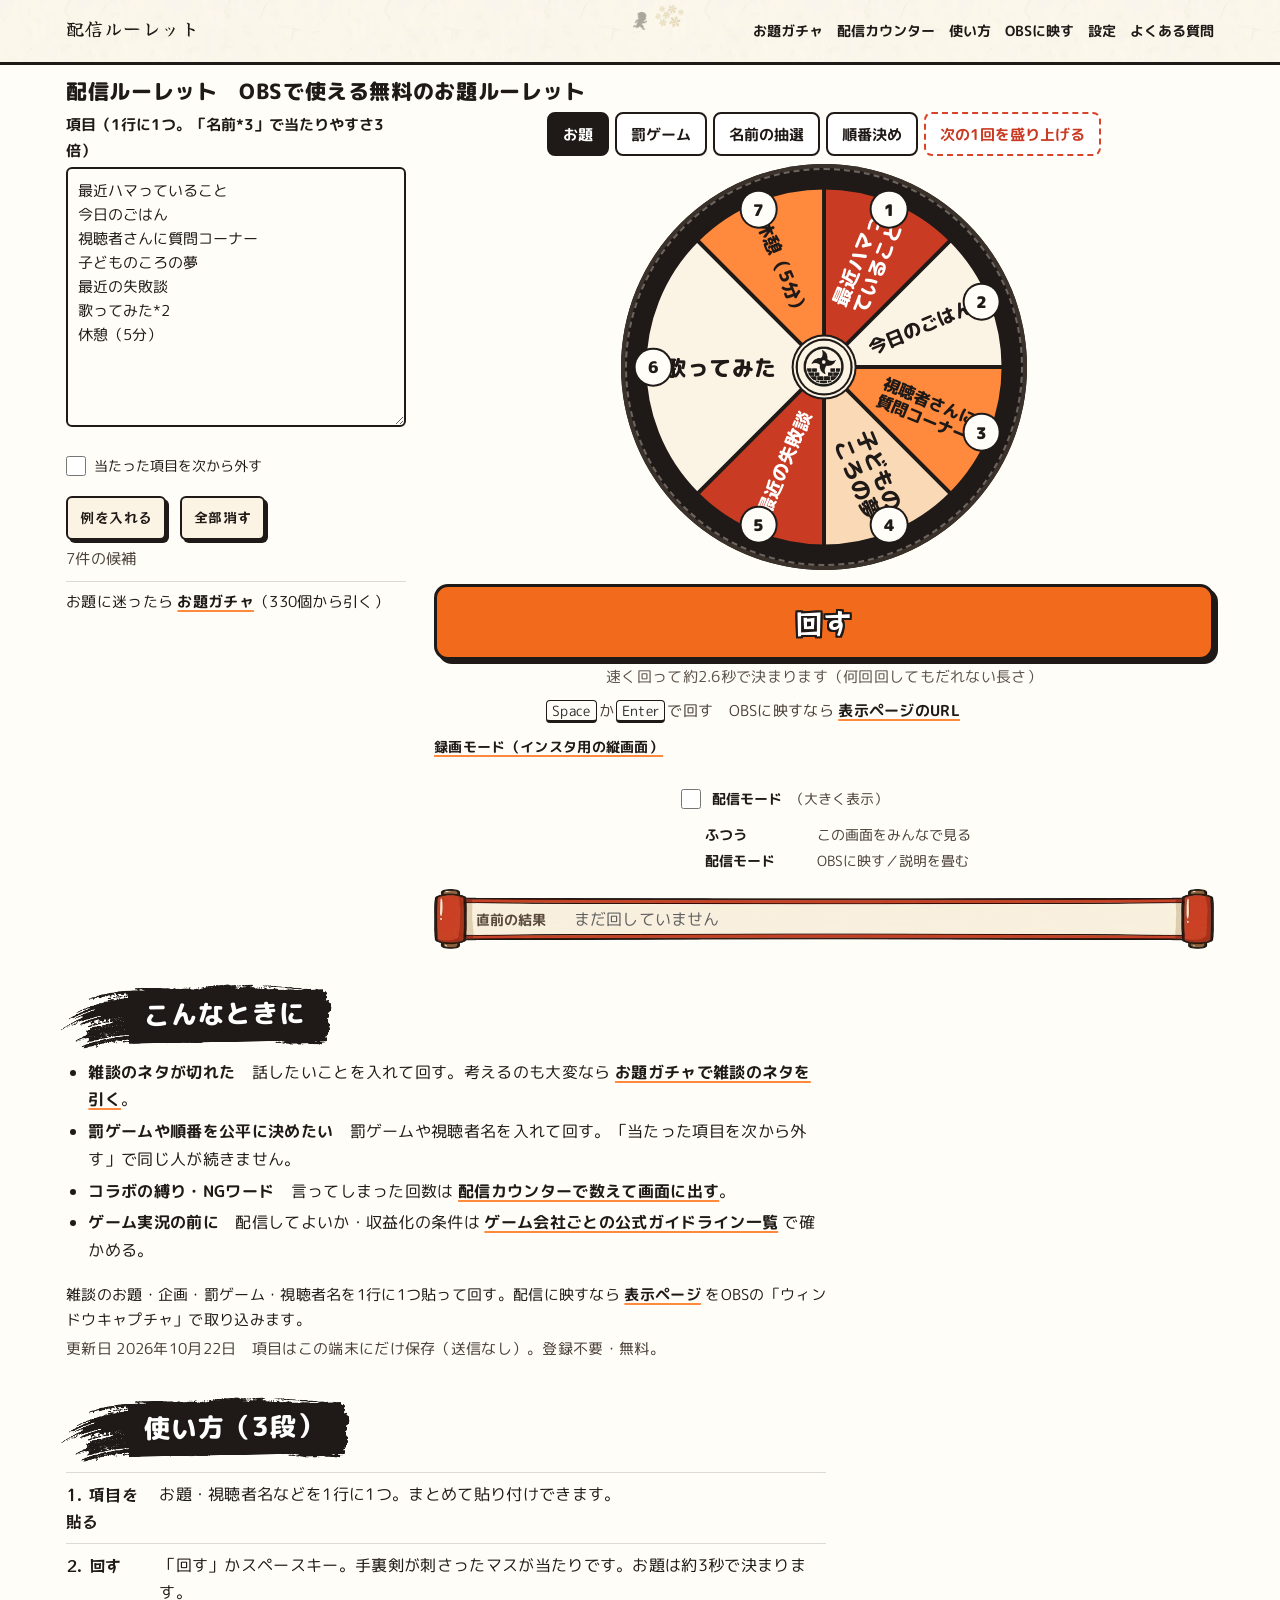
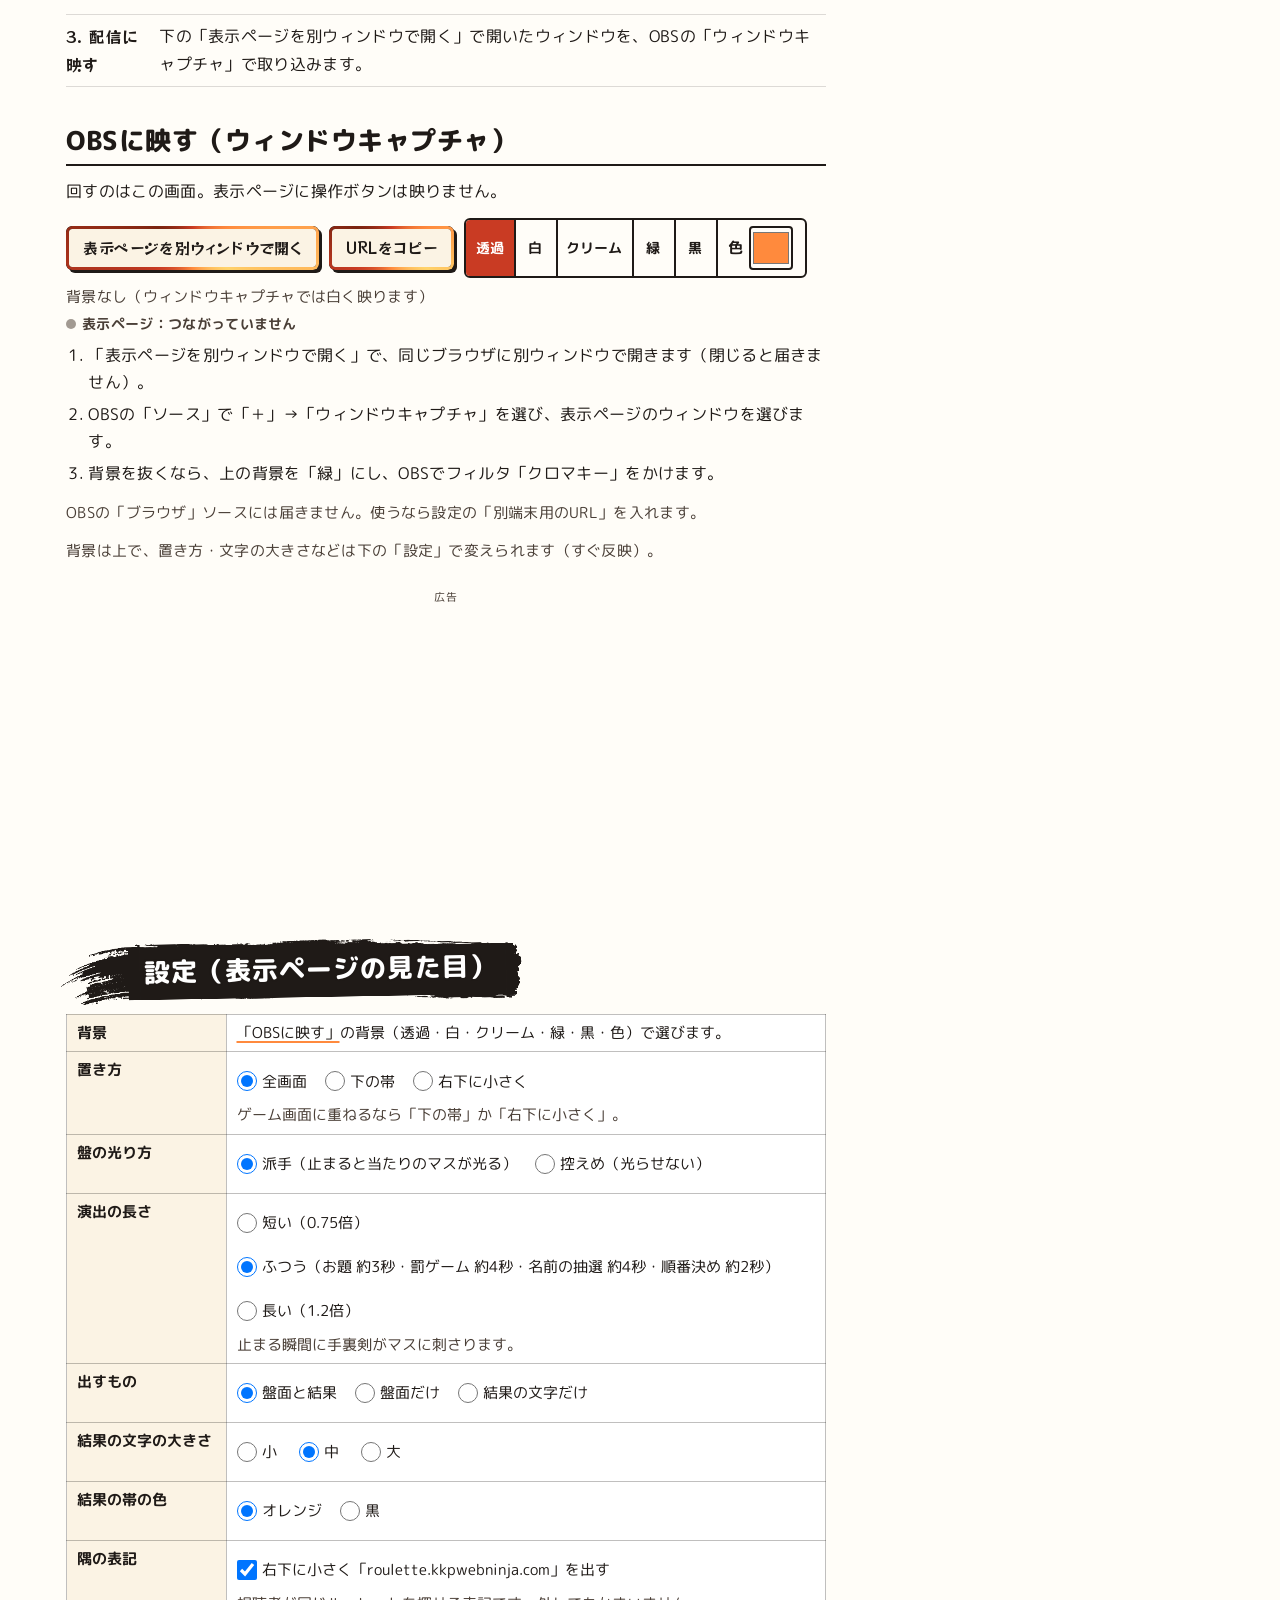
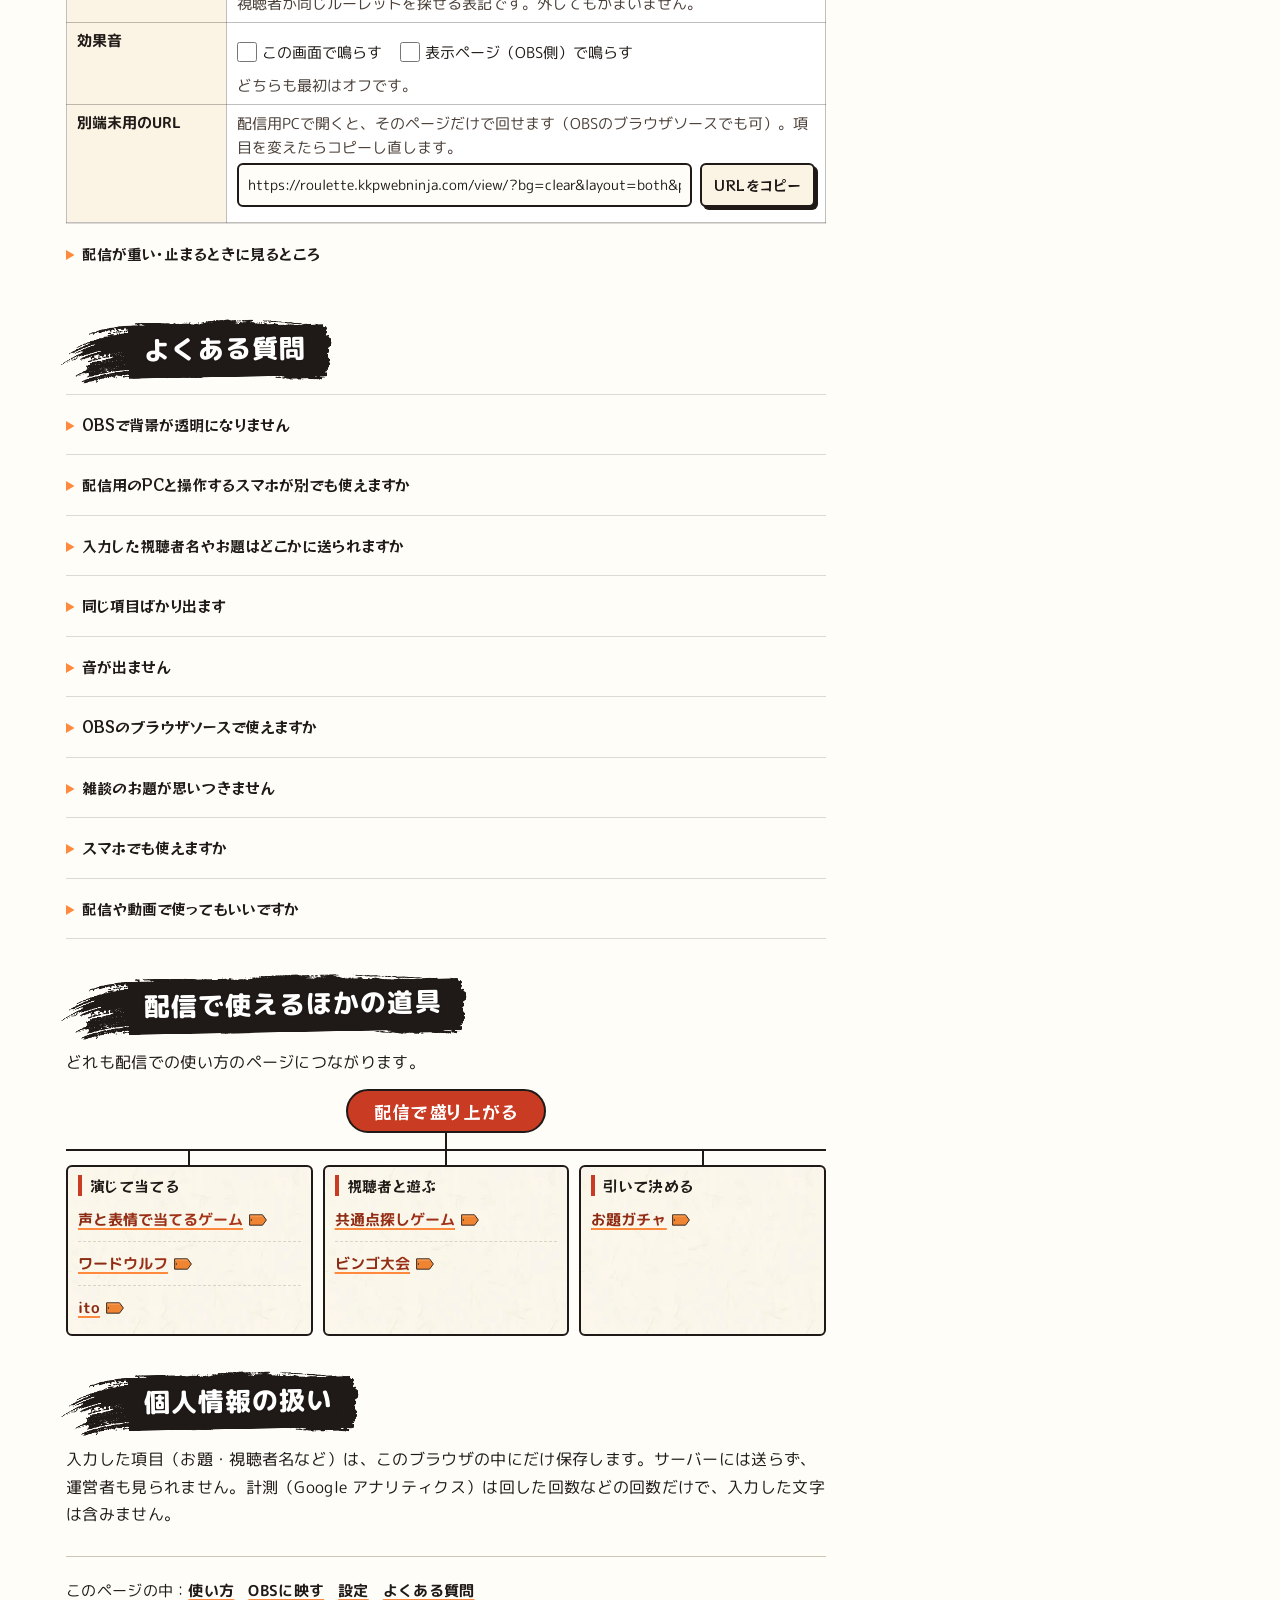
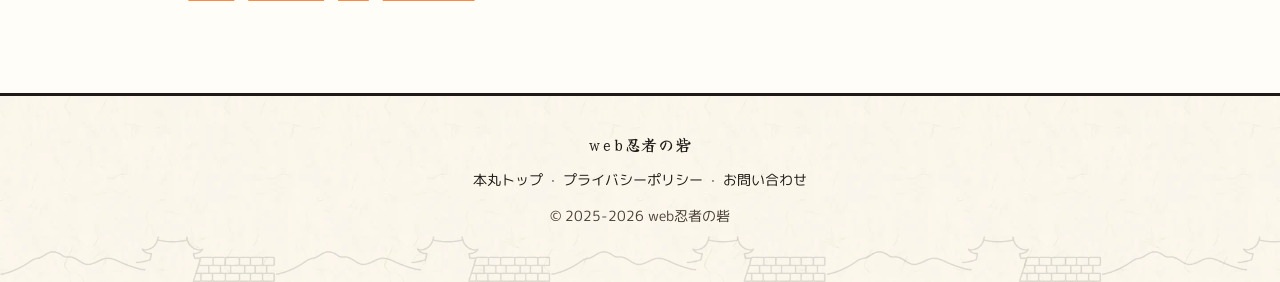
==== commit 178e380b: "別端末用URLの項目を # の後ろへ（#items=）・古い ?items= も読める・GA4の page_location から # を外す・FAQの「送られません」を正確な文に Co-Author" ====
--- a/index.html
+++ b/index.html
@@ -38,7 +38,7 @@
     {"@type":"FAQPage","@id":"https://roulette.kkpwebninja.com/#faq","mainEntity":[
       {"@type":"Question","name":"OBSで背景が透明になりません","acceptedAnswer":{"@type":"Answer","text":"ウィンドウキャプチャはウィンドウをそのまま映すので、背景は透けません。設定の背景を「緑（クロマキー）」にして、OBSでそのソースにフィルタ「クロマキー」をかけてください。別端末用のURLをブラウザソースに入れているときは、ページ側で背景を透過にしています。そのときは、ブラウザソースの「カスタムCSS」に body { background-color: ... } が残っていると透過になりません。カスタムCSSを空にするか、設定の背景を「透過」に戻してください。"}},
       {"@type":"Question","name":"配信用のPCと操作するスマホが別でも使えますか","acceptedAnswer":{"@type":"Answer","text":"同じ端末・同じブラウザなら自動で同期します（タブをまたいで通信するだけで、サーバーは通りません）。OBSの「ブラウザ」ソースは別のブラウザなので、同じPCでも同期しません。別の端末のときは設定の「別端末用のURL」を配信用PCで開いてください。項目がURLに入っているので、そのページ側でスペースキーかクリックで回せます。"}},
-      {"@type":"Question","name":"入力した視聴者名やお題はどこかに送られますか","acceptedAnswer":{"@type":"Answer","text":"送られません。項目はこのブラウザの中（localStorage）にだけ残り、「全部消す」で消せます。計測は「回した回数」のような回数だけで、項目の中身は送りません。"}},
+      {"@type":"Question","name":"入力した視聴者名やお題はどこかに送られますか","acceptedAnswer":{"@type":"Answer","text":"サーバーには送りません。項目はこのブラウザの中（localStorage）に残り、「全部消す」で消せます。「別端末用のURL」には項目が入ります（URLを見た人には読めます）。計測は「回した回数」のような回数だけで、項目の中身は送りません。"}},
       {"@type":"Question","name":"同じ項目ばかり出ます","acceptedAnswer":{"@type":"Answer","text":"「当たった項目を次から外す」にチェックを入れると、出た項目は候補から外れます。全部出し切ったら「外した項目を戻す」で最初からにできます。"}},
       {"@type":"Question","name":"音が出ません","acceptedAnswer":{"@type":"Answer","text":"最初はオフです。設定の「効果音」を入れてください。ウィンドウキャプチャで映すときは、PCから出た音がOBSの「デスクトップ音声」として配信に乗ります。別端末用のURLをブラウザソースに入れているときは、ソースの「音声をOBSで制御する」をオンにし、「表示ページ（OBS側）で鳴らす」にもチェックを入れます。ブラウザの決まりで、ページを一度クリックするまで音が鳴らないことがあります。"}},
       {"@type":"Question","name":"OBSのブラウザソースで使えますか","acceptedAnswer":{"@type":"Answer","text":"この画面の操作は、OBSのブラウザソースには届きません（OBSの中は別のブラウザのため）。ブラウザソースを使うなら、設定の「別端末用のURL」をコピーして入れてください。そのページだけで、スペースキーかクリックで回せます。ふだんは「表示ページを別ウィンドウで開く」を「ウィンドウキャプチャ」で取り込むのがかんたんです。"}},
@@ -403,7 +403,7 @@
 <h2 id="faq" class="k-hd">よくある質問</h2>
 <details><summary>OBSで背景が透明になりません</summary><p>ウィンドウキャプチャはウィンドウをそのまま映すので、背景は透けません。設定の背景を「緑（クロマキー）」にして、OBSでそのソースにフィルタ「クロマキー」をかけてください。別端末用のURLをブラウザソースに入れているときは、ページ側で背景を透過にしています。そのときは、ブラウザソースの「カスタムCSS」に <code>body { background-color: ... }</code> が残っていると透過になりません。カスタムCSSを空にするか、設定の背景を「透過」に戻してください。</p></details>
 <details><summary>配信用のPCと操作するスマホが別でも使えますか</summary><p>同じ端末・同じブラウザなら自動で同期します（タブをまたいで通信するだけで、サーバーは通りません）。OBSの「ブラウザ」ソースは別のブラウザなので、同じPCでも同期しません。別の端末のときは設定の「別端末用のURL」を配信用PCで開いてください。項目がURLに入っているので、そのページ側でスペースキーかクリックで回せます。</p></details>
-<details><summary>入力した視聴者名やお題はどこかに送られますか</summary><p>送られません。項目はこのブラウザの中（localStorage）にだけ残り、「全部消す」で消せます。計測は「回した回数」のような回数だけで、項目の中身は送りません。</p></details>
+<details><summary>入力した視聴者名やお題はどこかに送られますか</summary><p>サーバーには送りません。項目はこのブラウザの中（localStorage）に残り、「全部消す」で消せます。「別端末用のURL」には項目が入ります（URLを見た人には読めます）。計測は「回した回数」のような回数だけで、項目の中身は送りません。</p></details>
 <details><summary>同じ項目ばかり出ます</summary><p>「当たった項目を次から外す」にチェックを入れると、出た項目は候補から外れます。全部出し切ったら「外した項目を戻す」で最初からにできます。</p></details>
 <details><summary>音が出ません</summary><p>最初はオフです。設定の「効果音」を入れてください。ウィンドウキャプチャで映すときは、PCから出た音がOBSの「デスクトップ音声」として配信に乗ります。別端末用のURLをブラウザソースに入れているときは、ソースの「音声をOBSで制御する」をオンにし、「表示ページ（OBS側）で鳴らす」にもチェックを入れます。ブラウザの決まりで、ページを一度クリックするまで音が鳴らないことがあります。</p></details>
 <details><summary>OBSのブラウザソースで使えますか</summary><p>この画面の操作は、OBSのブラウザソースには届きません（OBSの中は別のブラウザのため）。ブラウザソースを使うなら、設定の「別端末用のURL」をコピーして入れてください。そのページだけで、スペースキーかクリックで回せます。ふだんは「表示ページを別ウィンドウで開く」を「ウィンドウキャプチャ」で取り込むのがかんたんです。</p></details>
@@ -501,7 +501,8 @@
     if (REC) recIdle();
     $('exN').textContent = excluded.length;
     $('restore').hidden = excluded.length === 0;
-    $('remoteUrl').value = ORIGIN + '/view/?' + remoteQuery();
+    // 項目は # の後ろに入れる（サーバー・GA4 に届かない）
+    $('remoteUrl').value = ORIGIN + '/view/?' + remoteQuery() + '#items=' + remoteItems();
     editLabel();
   }
   // スマホ幅の「項目を編集」（開け閉めは見た目だけ。PC幅では欄はいつも出ている）
@@ -511,9 +512,12 @@
     $('editTg').setAttribute('aria-expanded', shut ? 'false' : 'true');
   }
   $('editTg').addEventListener('click', function () { $('colIn').classList.toggle('shut'); editLabel(); });
+  function remoteItems() {
+    return encodeURIComponent(pool.map(function (i) { return i.weight === 1 ? i.label : i.label + '*' + i.weight; }).join('\n'));
+  }
   function remoteQuery() {
     var vs = viewSettings();
-    var q = ['items=' + encodeURIComponent(pool.map(function (i) { return i.weight === 1 ? i.label : i.label + '*' + i.weight; }).join('\n'))];
+    var q = [];
     var b = bgNow();
     q.push('bg=' + encodeURIComponent(b.charAt(0) === '#' ? b.slice(1) : b), 'layout=' + vs.layout, 'place=' + vs.place, 'wfx=' + vs.wfx, 'speed=' + vs.speed, 'size=' + vs.size, 'ink=' + vs.ink, 'credit=' + (vs.credit ? 1 : 0), 'sound=' + (vs.sound ? 1 : 0));
     return q.join('&');
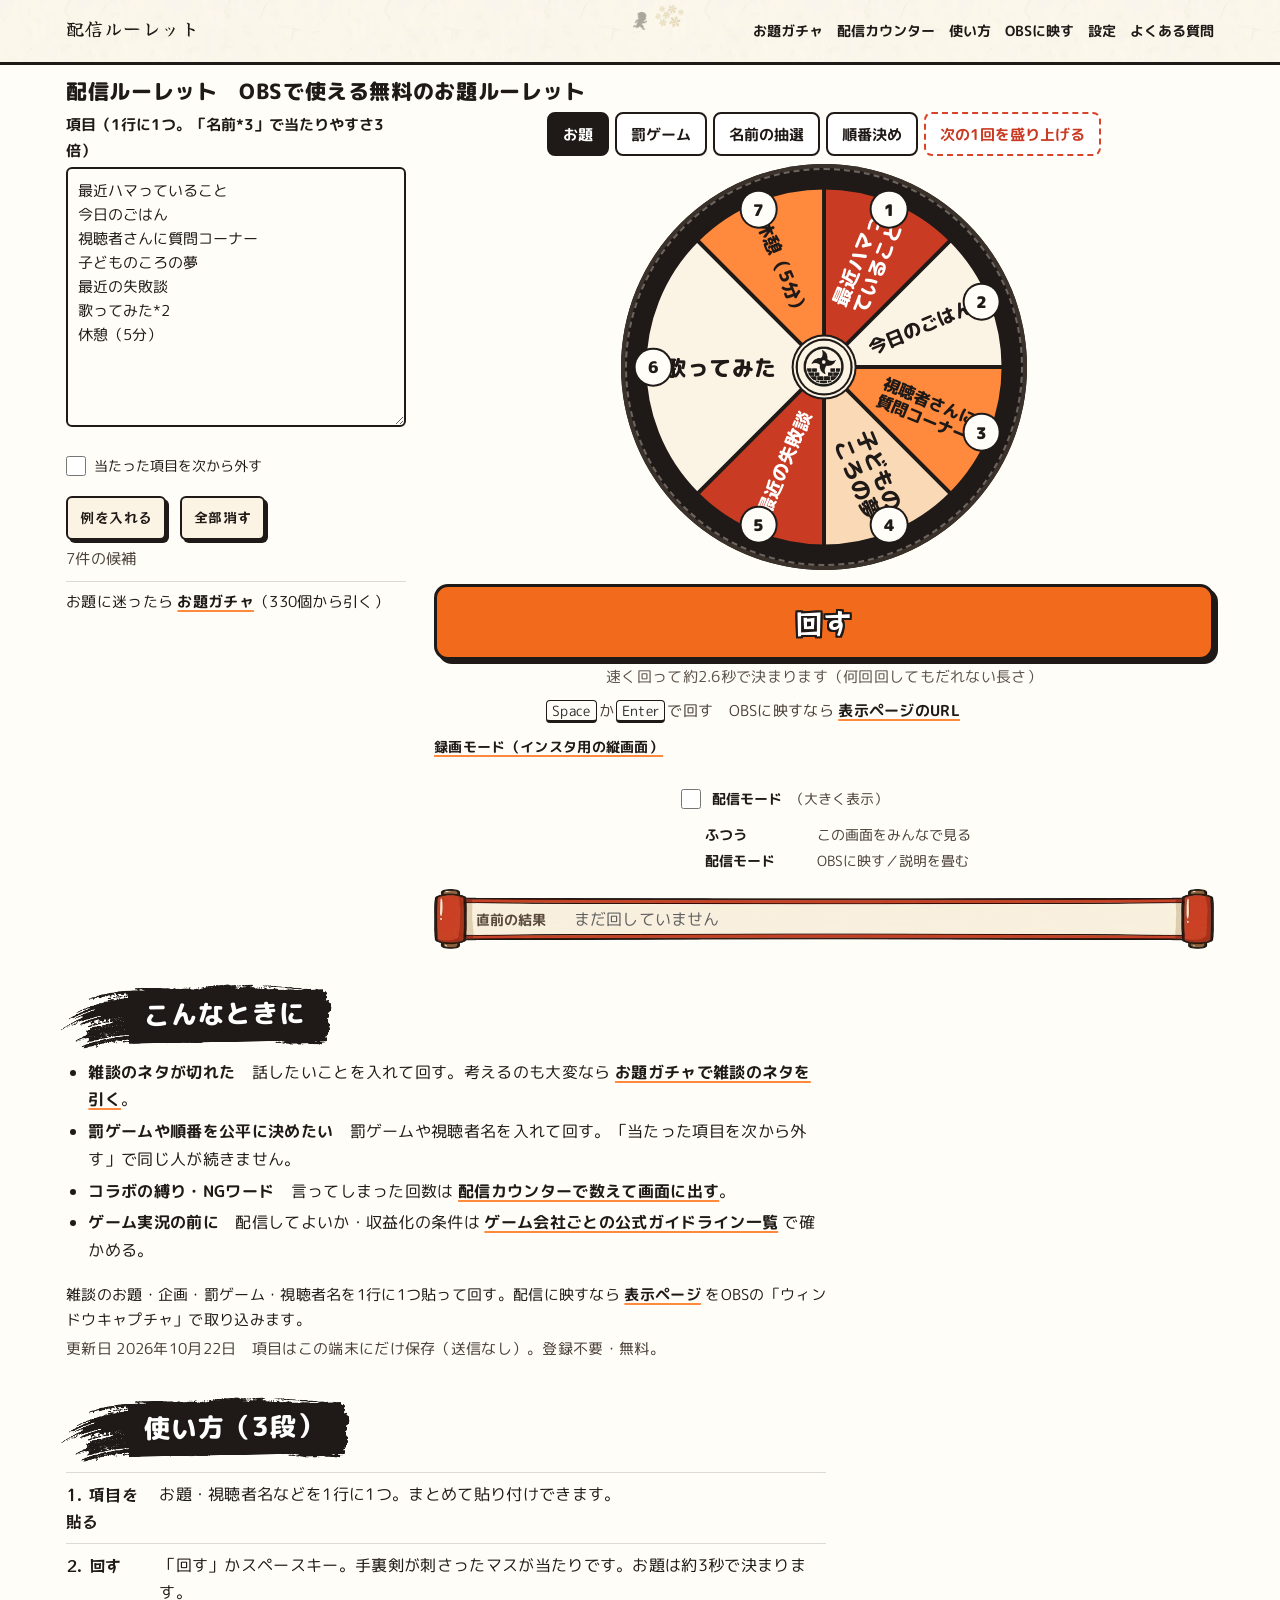
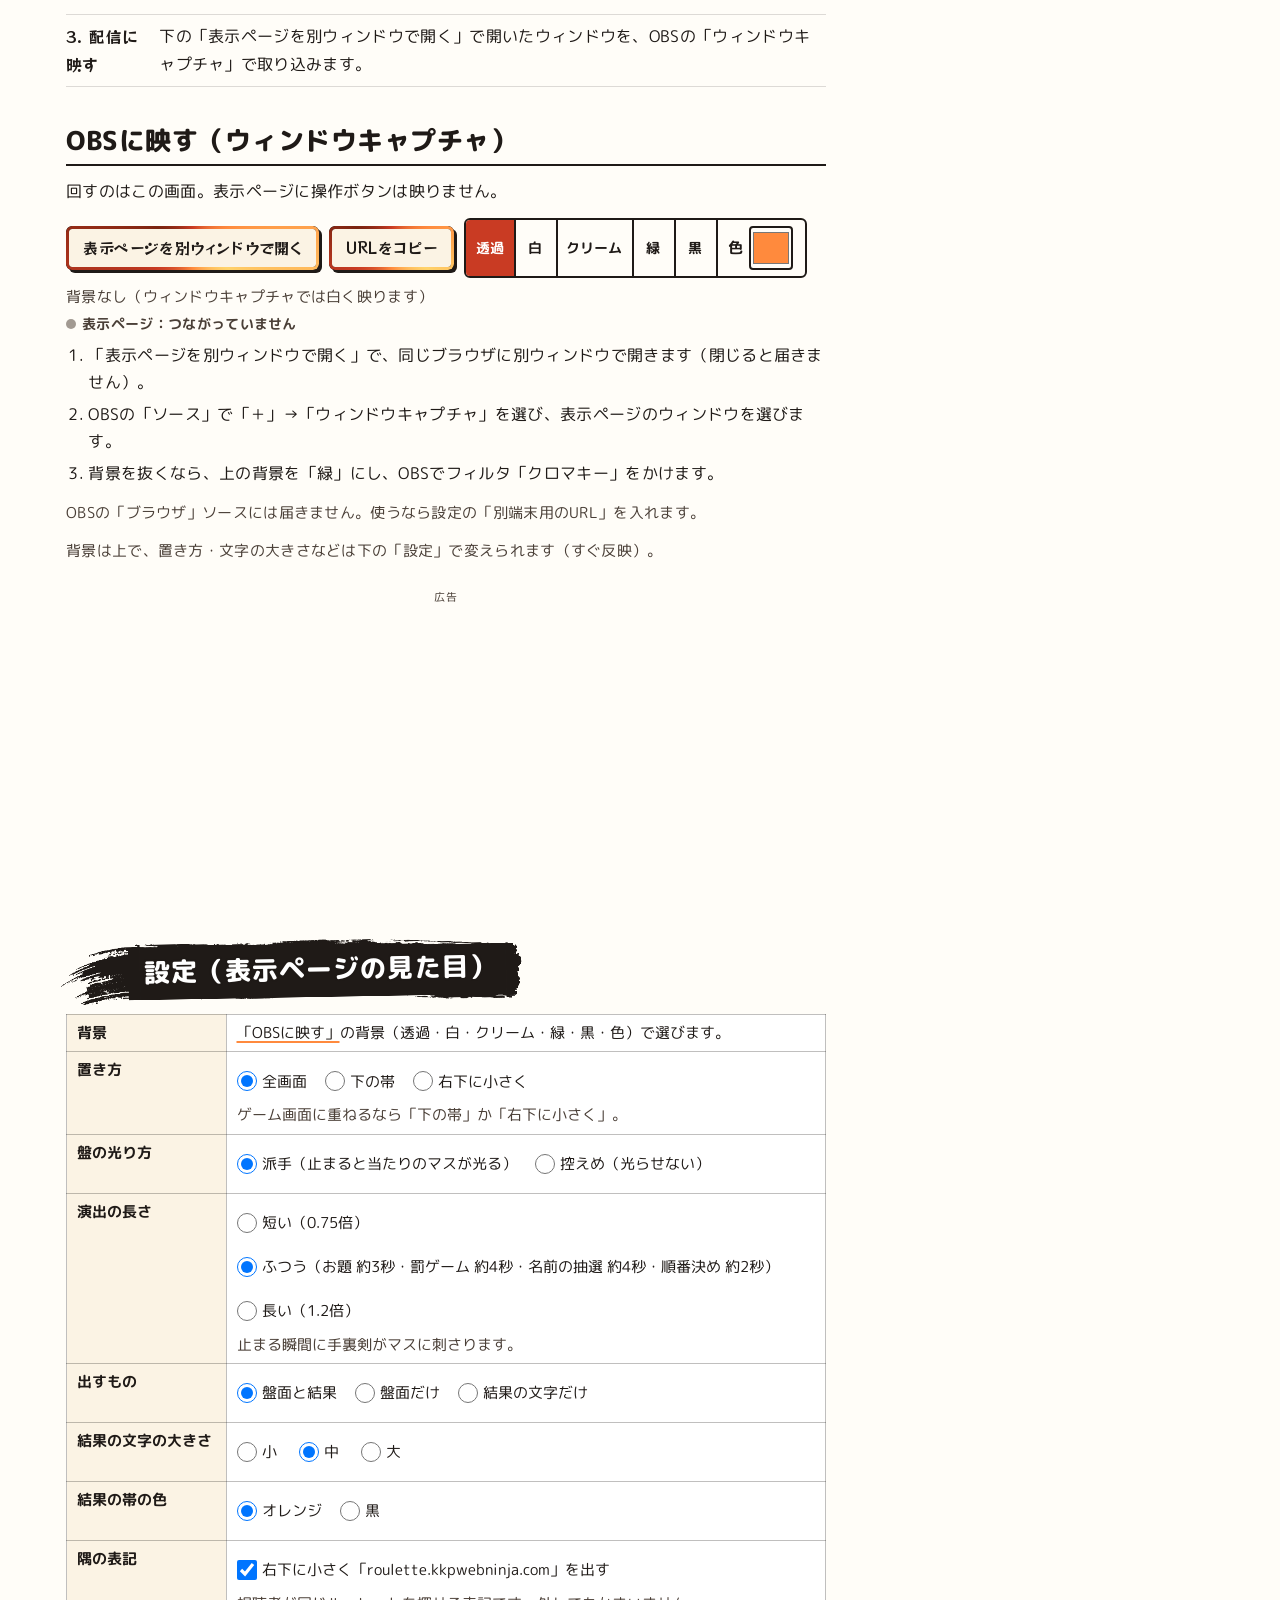
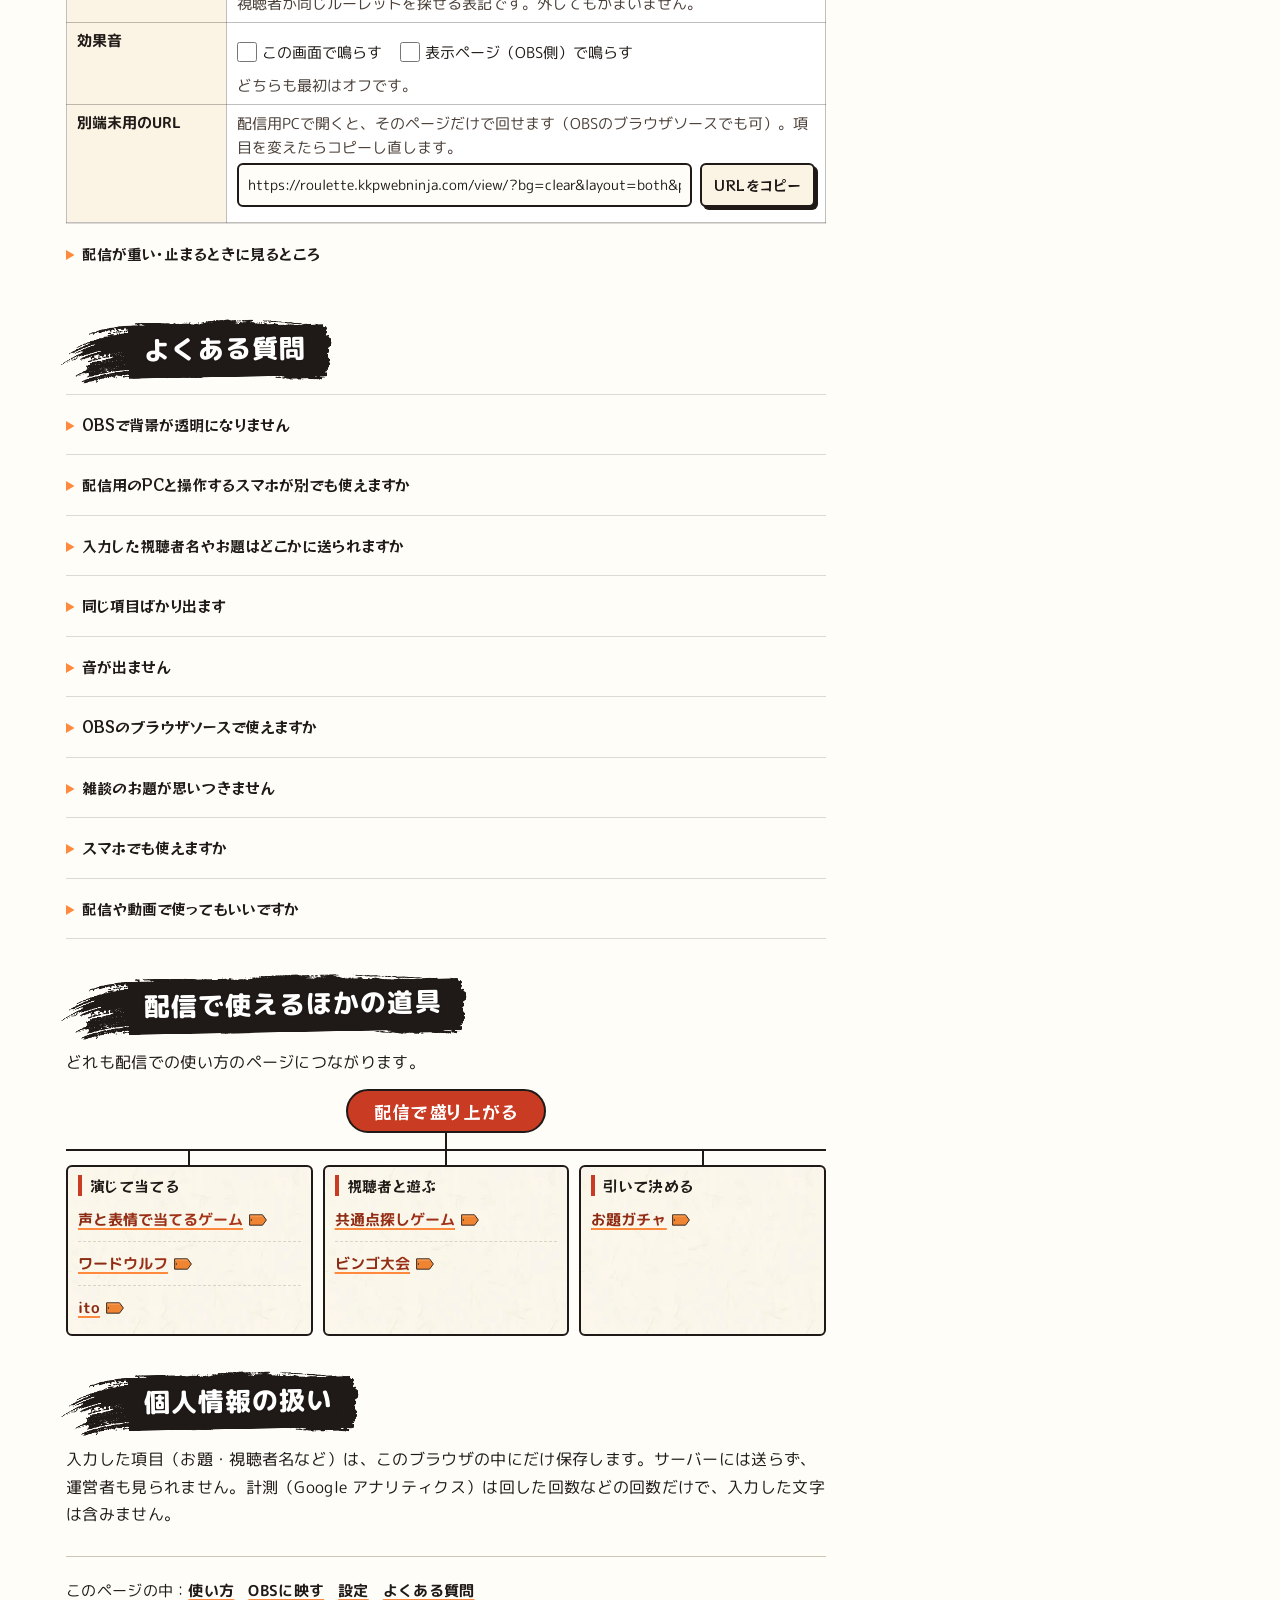
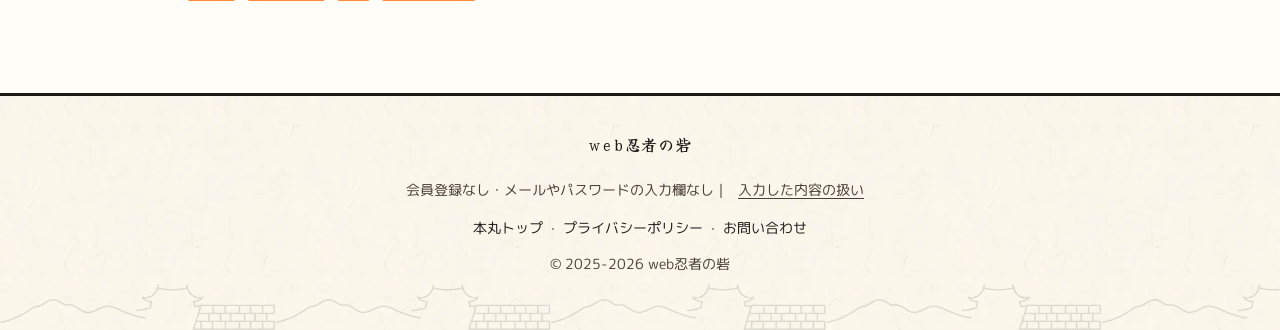
==== commit a48478d4: "共通フッターに「会員登録なし・メールやパスワードの入力欄なし」の1行を足す プライバシーポリシーの新しい節「入力した内容と端末への保存」へのリンクつき。  Co-Authored-By: Claude" ====
--- a/index.html
+++ b/index.html
@@ -425,6 +425,7 @@
 <!-- WEBNINJA_UNIFIED_FOOTER -->
 <footer class="uf">
   <div class="uf-name">web忍者の砦</div>
+  <div class="kkp-anshin">会員登録なし・メールやパスワードの入力欄なし｜<a href="https://privacypolicy.kkpwebninja.com/#nyuryoku" target="_blank" rel="noopener" style="color:inherit;text-decoration:underline;display:inline-block;padding:10px 2px;">入力した内容の扱い</a></div>
   <div><a href="https://kkpwebninja.com/" target="_blank" rel="noopener">本丸トップ</a>·<a href="https://privacypolicy.kkpwebninja.com/" target="_blank" rel="noopener">プライバシーポリシー</a>·<a href="https://kkpwebninja.com/otoiawase" target="_blank" rel="noopener">お問い合わせ</a></div>
   <div class="uf-c">© 2025-2026 web忍者の砦</div>
 </footer>
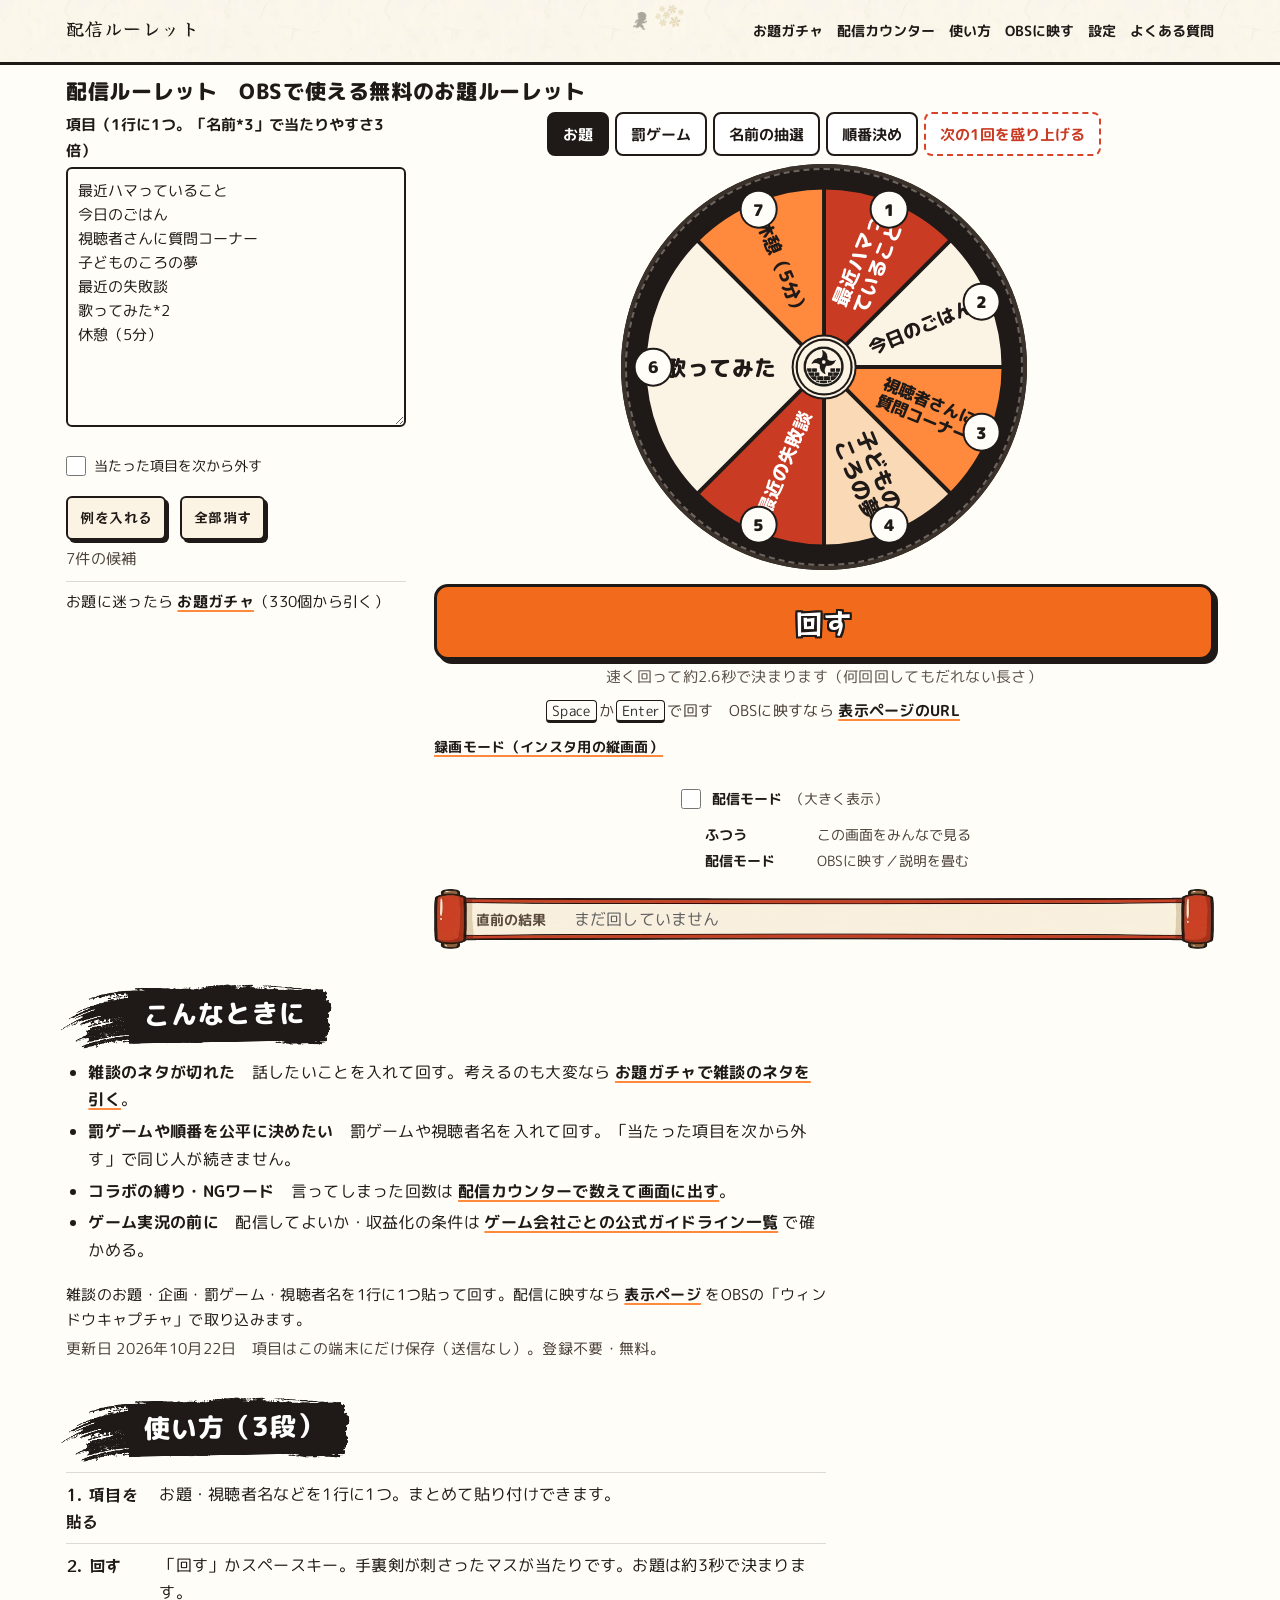
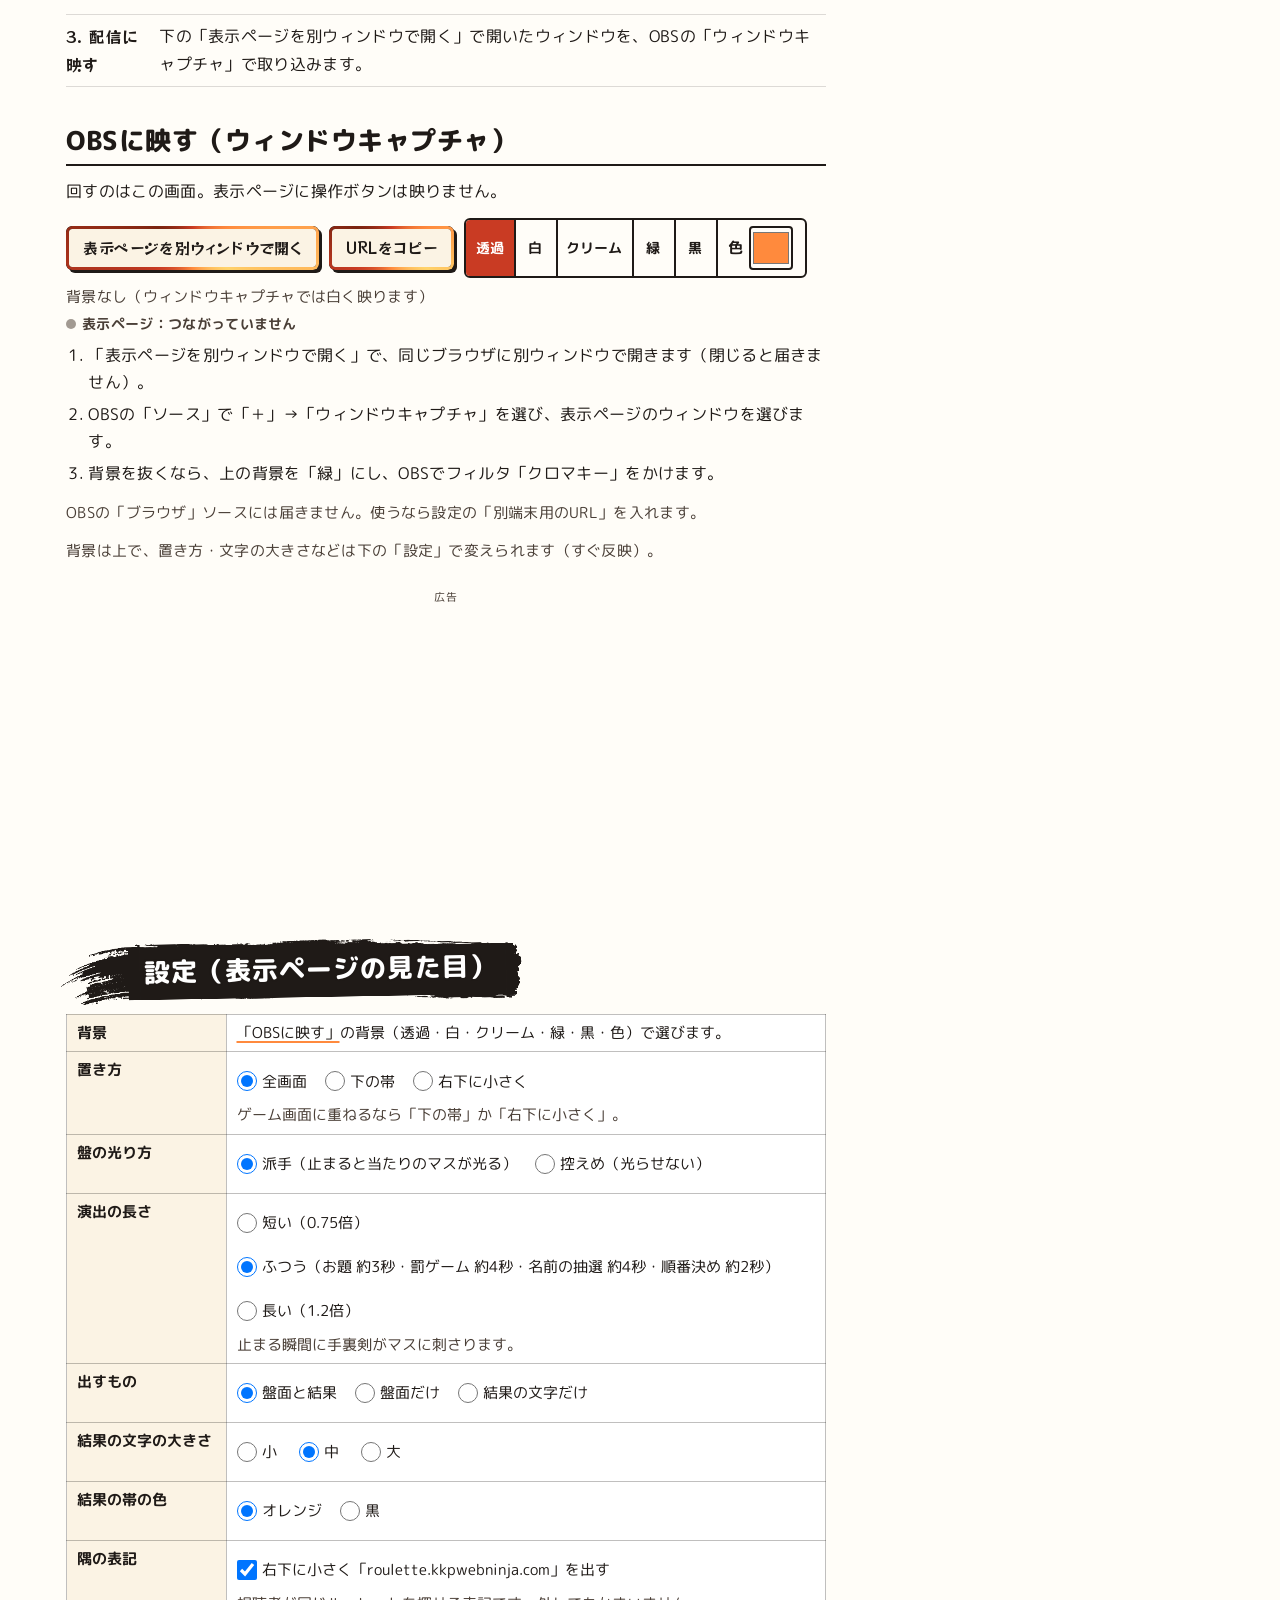
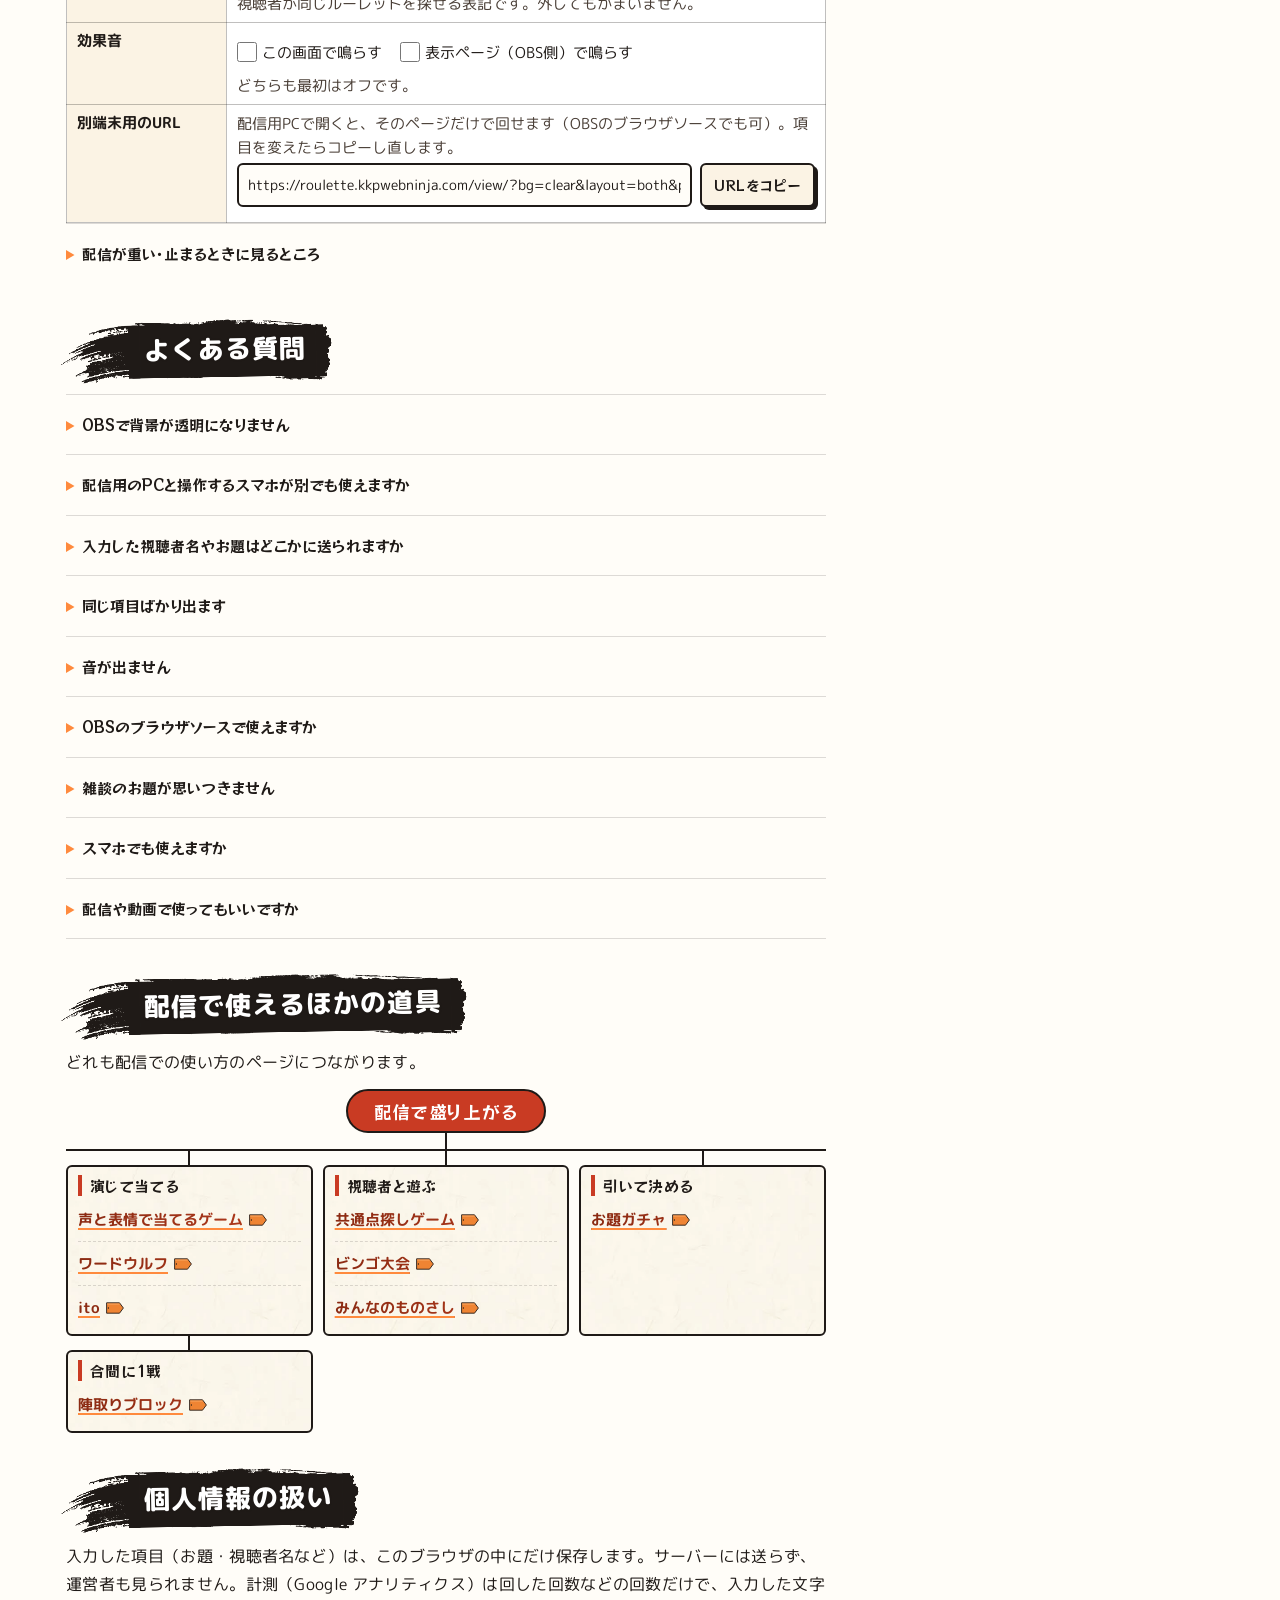
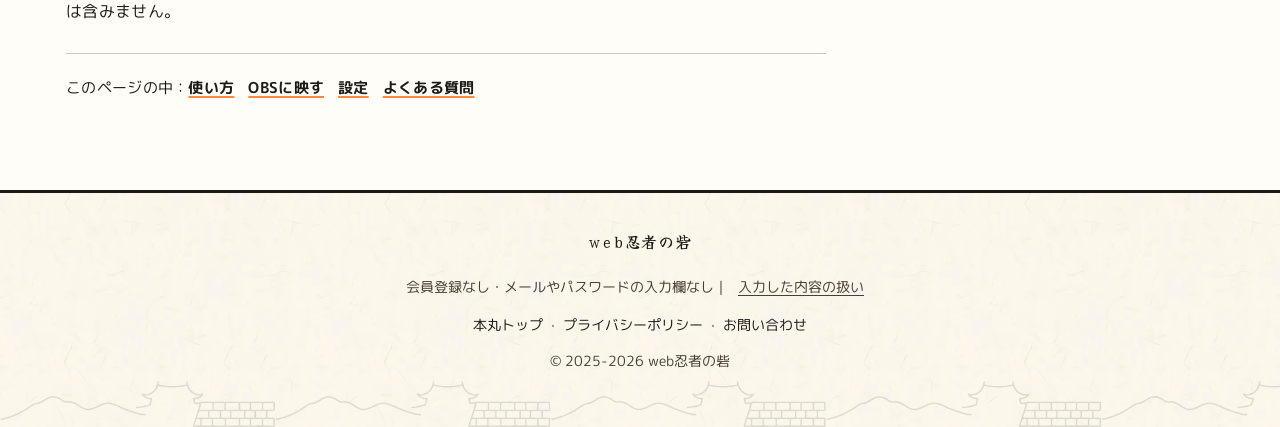
==== commit ba50f6ac: "録画モードに背景の絵・女の子のひとこと・しめの札／関連リンクにみんなのものさし・陣取りブロックを足す - 録画モード（kit d7b7a27）: 背景 img/rec-bg.webp（Gemini 製" ====
--- a/index.html
+++ b/index.html
@@ -26,7 +26,7 @@
 <meta name="twitter:image" content="https://roulette.kkpwebninja.com/ogp.jpg?d=20261023b">
 <script src="/ga.js"></script>
 <!-- 共通部品 D4 の kit.js は defer なしで先に読む（配信モードの判定 KKit.stream を stream.js と広告より先に使う） -->
-<script src="/kit/kit.js?v=3363b13"></script>
+<script src="/kit/kit.js?v=d7b7a27"></script>
 <script src="/stream.js"></script>
 <!-- 2026-11-28 録画モード（?rec=1）のときだけ、結果の太字（RocknRoll One）を字を絞らずに読む（項目は人ごとにちがう字なので） -->
 <script>if (window.KKit && KKit.rec && KKit.rec.on) (function () { var l = document.createElement('link'); l.rel = 'stylesheet'; l.href = 'https://fonts.googleapis.com/css2?family=RocknRoll+One&display=swap'; document.head.appendChild(l); })();</script>
@@ -53,7 +53,7 @@
 <!-- k-fonts:start -->
 <link href="https://fonts.googleapis.com/css2?family=Yuji+Syuku&family=RocknRoll+One&display=swap&text=%2A-.0123456789%3ABCEFGLNOPRSTUWYabcdeghijklmnoprtuwy%7B%7D%C2%A9%C2%B7%E2%86%92%E3%80%81%E3%80%82%E3%80%8C%E3%80%8D%E3%81%82%E3%81%84%E3%81%86%E3%81%88%E3%81%8A%E3%81%8B%E3%81%8C%E3%81%8D%E3%81%8F%E3%81%90%E3%81%91%E3%81%92%E3%81%93%E3%81%94%E3%81%95%E3%81%97%E3%81%98%E3%81%99%E3%81%9A%E3%81%9B%E3%81%9D%E3%81%9F%E3%81%A0%E3%81%A1%E3%81%A3%E3%81%A4%E3%81%A6%E3%81%A7%E3%81%A8%E3%81%A9%E3%81%AA%E3%81%AB%E3%81%AD%E3%81%AE%E3%81%AF%E3%81%B0%E3%81%B3%E3%81%B5%E3%81%B6%E3%81%BB%E3%81%BE%E3%81%BF%E3%82%80%E3%82%81%E3%82%82%E3%82%84%E3%82%88%E3%82%89%E3%82%8A%E3%82%8B%E3%82%8C%E3%82%8D%E3%82%8F%E3%82%92%E3%82%93%E3%82%A1%E3%82%A2%E3%82%A3%E3%82%A4%E3%82%A6%E3%82%A7%E3%82%A8%E3%82%AA%E3%82%AB%E3%82%AC%E3%82%AD%E3%82%AF%E3%82%B0%E3%82%B2%E3%82%B3%E3%82%B4%E3%82%B5%E3%82%B6%E3%82%B7%E3%82%B8%E3%82%B9%E3%82%BD%E3%82%BF%E3%83%80%E3%83%81%E3%83%83%E3%83%86%E3%83%87%E3%83%88%E3%83%89%E3%83%8A%E3%83%8D%E3%83%90%E3%83%93%E3%83%94%E3%83%95%E3%83%96%E3%83%97%E3%83%9A%E3%83%9B%E3%83%9C%E3%83%9D%E3%83%9E%E3%83%A0%E3%83%A3%E3%83%A9%E3%83%AA%E3%83%AB%E3%83%AC%E3%83%AD%E3%83%AF%E3%83%B3%E3%83%BB%E3%83%BC%E4%B8%80%E4%B8%8A%E4%B8%8B%E4%B8%8D%E4%B8%A6%E4%B8%AD%E4%B8%B8%E4%B9%97%E4%BA%8C%E4%BA%BA%E4%BB%98%E4%BB%A5%E4%BB%B6%E4%BC%81%E4%BC%9A%E4%BD%93%E4%BD%95%E4%BD%9C%E4%BD%BF%E4%BE%8B%E4%BF%9D%E4%BF%A1%E5%80%8B%E5%80%8D%E5%80%99%E5%81%B4%E5%83%8F%E5%84%AA%E5%85%88%E5%85%89%E5%85%A5%E5%85%A8%E5%85%AC%E5%85%B1%E5%85%B7%E5%87%BA%E5%88%87%E5%88%9D%E5%88%A5%E5%88%A9%E5%88%B6%E5%88%BA%E5%89%8A%E5%89%8D%E5%89%A3%E5%8A%9B%E5%8A%A9%E5%8A%B9%E5%8B%95%E5%8C%96%E5%8E%9F%E5%8F%8D%E5%8F%8E%E5%8F%96%E5%8F%AF%E5%8F%B3%E5%90%84%E5%90%88%E5%90%8C%E5%90%8D%E5%90%AB%E5%91%8A%E5%95%8F%E5%96%B6%E5%9B%9E%E5%9B%A0%E5%A0%B1%E5%A3%B0%E5%A4%89%E5%A4%96%E5%A4%9A%E5%A4%A7%E5%AD%97%E5%AD%98%E5%AE%89%E5%AE%9A%E5%AE%9F%E5%B0%8F%E5%B1%8A%E5%B1%A5%E5%B8%AF%E5%B9%B3%E5%B9%B4%E5%BA%83%E5%BA%A6%E5%BC%8F%E5%BC%95%E5%BD%93%E5%BE%A1%E5%BF%8D%E6%80%9D%E6%83%85%E6%88%BB%E6%89%8B%E6%89%B1%E6%8A%9C%E6%8A%9E%E6%8A%BD%E6%8E%A2%E6%8E%A7%E6%8F%90%E6%93%8D%E6%95%B0%E6%96%87%E6%96%99%E6%96%B0%E6%96%B9%E6%97%A5%E6%98%8E%E6%98%A0%E6%99%AF%E6%9B%B4%E6%9B%BF%E6%9C%80%E6%9C%88%E6%9C%89%E6%9C%9B%E6%9C%9F%E6%9C%AB%E6%9C%AC%E6%9D%A1%E6%9E%9A%E6%9E%9C%E6%A5%B5%E6%A8%AA%E6%AC%84%E6%AC%A1%E6%AD%A2%E6%AD%B4%E6%AE%8B%E6%AE%B5%E6%B1%BA%E6%B3%81%E6%B3%95%E6%B4%BE%E6%B6%88%E6%B8%AC%E6%BA%90%E6%BC%94%E7%82%B9%E7%84%A1%E7%94%A8%E7%94%BB%E7%95%8C%E7%95%AA%E7%99%BB%E7%99%BD%E7%9B%8A%E7%9B%9B%E7%9B%A4%E7%9B%AE%E7%9B%B4%E7%9E%AC%E7%9F%AD%E7%A0%A6%E7%A2%BA%E7%A4%BA%E7%A4%BE%E7%A7%92%E7%A9%B6%E7%A9%BA%E7%AB%AF%E7%B4%84%E7%B4%B0%E7%B5%90%E7%B5%B1%E7%B6%9A%E7%B7%91%E7%B7%9A%E7%B8%9B%E7%B8%A6%E7%BD%AE%E7%BD%B0%E8%80%83%E8%80%85%E8%81%B4%E8%83%8C%E8%87%AA%E8%89%B2%E8%8D%B7%E8%A1%8C%E8%A1%A8%E8%A3%8F%E8%A3%9C%E8%A6%81%E8%A6%8B%E8%A6%96%E8%A6%A7%E8%A7%A3%E8%A8%80%E8%A8%88%E8%A8%98%E8%A8%AD%E8%A9%B1%E8%AA%AD%E8%AB%87%E8%B2%A0%E8%B2%BC%E8%B3%AA%E8%B6%B3%E8%BA%AB%E8%BB%BD%E8%BE%BC%E8%BF%B7%E9%80%81%E9%80%8F%E9%80%9A%E9%80%9F%E9%81%8A%E9%81%8B%E9%81%8E%E9%81%93%E9%81%B8%E9%83%A8%E9%85%8D%E9%87%8D%E9%8C%B2%E9%95%B7%E9%96%89%E9%96%8B%E9%96%93%E9%99%90%E9%99%A4%E9%9A%85%E9%9B%91%E9%9D%9E%E9%9D%A2%E9%9F%B3%E9%A0%85%E9%A0%86%E9%A1%8C%E9%B3%B4%E9%BB%92%EF%BC%88%EF%BC%89%EF%BC%8B%EF%BC%8F%EF%BC%9A%EF%BD%9C" rel="stylesheet">
 <!-- k-fonts:end -->
-<link rel="stylesheet" href="/kit/kit.css?v=3363b13">
+<link rel="stylesheet" href="/kit/kit.css?v=d7b7a27">
 <style>
 :root{--ink:#2b2b2b;--sub:#5f5f5f;--line:#cfc6b8;--line-l:#e8e1d6;--head:#fff6ea;--accent:#e2600f;--accent-d:#b84c0a;--link:#0b57a4;--maru:"M PLUS Rounded 1c","Hiragino Maru Gothic ProN","Hiragino Sans","Noto Sans JP",sans-serif}
 *{box-sizing:border-box}
@@ -185,6 +185,8 @@
 /* ===== 録画モード（?rec=1・2026-11-28）: インスタに載せる画面録画用の縦9:16。枠・安全地帯・広告とGA4は kit の k-rec。
    ふつうの画面の盤（.stage と #wheel）を録画モードのときだけ枠へ移して使う（同じ盤・同じ演出）。項目はふつうの画面で入れておく */
 #rlRec{background:var(--k-kinari) url(/kit/img/d4-washi.webp) center/480px repeat}
+#rlRec[data-rec-bg]{background:var(--k-kinari) var(--k-rec-bg) center/cover no-repeat}   /* 2026-11-28 背景の絵（kit の data-rec-bg・Gemini 製・文字なし） */
+#rlRec .k-rec-cheer{bottom:7cqh}   /* 女の子は下のボタンの所に出す（止まった項目と盤に重ねない） */
 #rlRec .rl-safe{gap:1.4cqh;align-items:stretch}
 #rlRec .rl-head{flex:none;min-height:15cqh;display:flex;flex-direction:column;align-items:center;justify-content:center;text-align:center}
 #rlRec .rl-head span{display:block;font-size:max(14px,3.8cqw);font-weight:800;color:var(--k-sumi);line-height:1.3}
@@ -239,7 +241,7 @@
 </head>
 <body class="k-page">
 <!-- 2026-11-28 録画モード（?rec=1）の画面。ふつうの画面では出ない（kit の .k-rec-stage）。盤は下の script がふつうの画面から移す -->
-<div class="k-rec-stage" id="rlRec" data-s="start">
+<div class="k-rec-stage" id="rlRec" data-s="start" data-rec-bg="/img/rec-bg.webp">
   <div class="k-rec-safe rl-safe">
     <div class="rl-head" id="rlHead"><b class="k-rec-big" id="rlBig">今日のお題は？</b><span id="rlSub"></span></div>
     <div class="rl-mid" id="rlMid"></div>
@@ -413,7 +415,7 @@
 
 <h2 class="k-hd">配信で使えるほかの道具</h2>
 <p>どれも配信での使い方のページにつながります。</p>
-<div class="k-map"><div class="k-map-core"><span>配信で盛り上がる</span></div><div class="k-map-b"><div class="k-map-br"><p class="k-map-h">演じて当てる</p><a class="k-link" href="https://haa.kkpwebninja.com/haishin/">声と表情で当てるゲーム</a><a class="k-link" href="https://wordwolf.kkpwebninja.com/haishin/">ワードウルフ</a><a class="k-link" href="https://ito.kkpwebninja.com/haishin/">ito</a></div><div class="k-map-br"><p class="k-map-h">視聴者と遊ぶ</p><a class="k-link" href="https://kyoutsu.kkpwebninja.com/haishin/">共通点探しゲーム</a><a class="k-link" href="https://bingomachine.kkpwebninja.com/haishin/">ビンゴ大会</a></div><div class="k-map-br"><p class="k-map-h">引いて決める</p><a class="k-link" href="/odai-gacha/">お題ガチャ</a></div></div></div>
+<div class="k-map"><div class="k-map-core"><span>配信で盛り上がる</span></div><div class="k-map-b"><div class="k-map-br"><p class="k-map-h">演じて当てる</p><a class="k-link" href="https://haa.kkpwebninja.com/haishin/">声と表情で当てるゲーム</a><a class="k-link" href="https://wordwolf.kkpwebninja.com/haishin/">ワードウルフ</a><a class="k-link" href="https://ito.kkpwebninja.com/haishin/">ito</a></div><div class="k-map-br"><p class="k-map-h">視聴者と遊ぶ</p><a class="k-link" href="https://kyoutsu.kkpwebninja.com/haishin/">共通点探しゲーム</a><a class="k-link" href="https://bingomachine.kkpwebninja.com/haishin/">ビンゴ大会</a><a class="k-link" href="https://monosashi.kkpwebninja.com/haishin/">みんなのものさし</a></div><div class="k-map-br"><p class="k-map-h">引いて決める</p><a class="k-link" href="/odai-gacha/">お題ガチャ</a></div><div class="k-map-br"><p class="k-map-h">合間に1戦</p><a class="k-link" href="https://kkpwebninja.com/block/">陣取りブロック</a></div></div></div>
 
 <h2 class="k-hd">個人情報の扱い</h2>
 <p>入力した項目（お題・視聴者名など）は、このブラウザの中にだけ保存します。サーバーには送らず、運営者も見られません。計測（Google アナリティクス）は回した回数などの回数だけで、入力した文字は含みません。</p>
@@ -762,6 +764,14 @@
     recSet('end');
     var pre = mode === 'order' ? (p.order ? p.order.length : 1) + '番' : mode === 'batsu' ? '罰ゲーム' : mode === 'name' ? '当選' : 'お題';
     recHead(mode === 'name' ? KkpRfx.honorific(label) : mode === 'batsu' ? String(label).replace(/[★☆]/g, '').trim() : label, '', pre, true);
+    // 2026-11-28 止まった瞬間に看板の女の子のひとこと → 数秒後にしめの札（録画の最後の1〜2秒に映す。押すと消えて「もう1回」）
+    KKit.rec.cheer('#rlRec', { pose: 'wow', say: '決まった！' });
+    clearTimeout(rec.endT);
+    rec.endT = setTimeout(function () { KKit.rec.end('#rlRec', { name: '配信ルーレット', sub: 'お題・罰ゲーム・抽選を回して決める', url: 'roulette.kkpwebninja.com', note: '無料・会員登録なし・スマホでもPCでも' }); }, 4200);
+  }
+  function recFinOff() {
+    clearTimeout(rec.endT);
+    ['.k-rec-end', '.k-rec-cheer'].forEach(function (c) { var e = document.querySelector('#rlRec ' + c); if (e) e.remove(); });
   }
   function recFit() {
     var m = $('rlMid'); if (!m.clientWidth) return;
@@ -774,6 +784,7 @@
     $('rlSound').addEventListener('click', function () { rec.snd = !rec.snd; recSoundLabel(); });
     $('rlSpin').addEventListener('click', function () {
       var bt = this;
+      recFinOff();
       if (rec.s === 'end' && pool.length < 2) {   // 全部出しきった（順番決め・名前の抽選）→ 最初から（この画面の中だけ）
         excluded = items.length - rec.ex0.length >= 2 ? rec.ex0.slice() : []; orderList = []; KkpRfx.clearOrder($('rlRec'));
         recSet('start'); readItems(); return;
--- a/kit/kit.css
+++ b/kit/kit.css
@@ -877,3 +877,28 @@
 .k-rec-guide .r{right:0;top:var(--k-rec-top);bottom:var(--k-rec-bottom);width:var(--k-rec-right)}
 @media (prefers-reduced-motion:reduce){.k-rec-title{animation:k-rec-title-still 1.8s step-end forwards}}
 @keyframes k-rec-title-still{0%,99%{opacity:1}100%{opacity:0}}
+
+/* ===== 録画モードの見せ方（2026-11-28〜）: 背景の絵・女の子のひとこと・しめの札 =====
+   背景: <div class="k-rec-stage" data-rec-bg="img/rec-bg.webp"> と書くと、kit.js が --k-rec-bg に入れる。
+         絵は上14%・下20%（インスタに隠れる所）にそのまま見え、まん中は生成りの幕で薄めて字を読みやすくする。
+         絵は画像のAI（Gemini）に描いてもらう。文字・数字・ロゴなし・縦9:16・まん中は空けてもらう。
+   KKit.rec.cheer(枠, { pose:'clap'|'wow'|'wave'|'guts', say:'ぴったり！', ms }) 看板の女の子が左下から出てひとこと（既定2.4秒）
+   KKit.rec.end(枠, { name, sub, url })  しめの札（サイト名・ひとこと・URL・無料登録なし）。押すと消える */
+html[data-k-rec] .k-rec-stage[data-rec-bg]{background:var(--k-kinari) var(--k-rec-bg) center/cover no-repeat}
+html[data-k-rec] .k-rec-stage[data-rec-bg]::before{content:"";position:absolute;left:0;right:0;top:var(--k-rec-top);bottom:var(--k-rec-bottom);background:linear-gradient(to bottom,rgba(255,247,232,.55),rgba(255,247,232,.93) 7%,rgba(255,247,232,.93) 93%,rgba(255,247,232,.55));pointer-events:none;z-index:0}
+html[data-k-rec] .k-rec-stage[data-rec-bg]>*:not(.k-rec-cheer):not(.k-rec-end):not(.k-rec-title):not(.k-rec-guide){z-index:1}
+.k-rec-cheer{position:absolute;left:var(--k-rec-side);bottom:calc(var(--k-rec-bottom) + 1cqh);z-index:40;display:flex;align-items:flex-end;gap:1cqw;pointer-events:none;animation:k-rec-cheer var(--k-rec-cheer-ms,2.4s) ease-out forwards}
+.k-rec-cheer i{display:block;width:26cqw;aspect-ratio:240/298;background:url(img/rec-girl-clap.webp) bottom/contain no-repeat;filter:drop-shadow(0 .4cqh 0 rgba(31,26,23,.25))}
+.k-rec-cheer[data-pose="wow"] i{aspect-ratio:240/256;background-image:url(img/rec-girl-wow.webp)}
+.k-rec-cheer[data-pose="wave"] i{aspect-ratio:240/395;background-image:url(img/rec-girl-wave.webp)}
+.k-rec-cheer[data-pose="guts"] i{aspect-ratio:240/278;background-image:url(img/rec-girl-guts.webp)}
+.k-rec-cheer b{margin-bottom:14cqw;padding:1.2cqh 3.2cqw;border:3px solid var(--k-sumi);border-radius:4cqw 4cqw 4cqw 0;background:#fff;font-family:var(--k-bold,"RocknRoll One",sans-serif);font-weight:400;font-size:6.2cqw;line-height:1.2;color:var(--k-sumi);white-space:nowrap;box-shadow:0 .5cqh 0 var(--k-orange,#e8742a)}
+@keyframes k-rec-cheer{0%{opacity:0;transform:translateY(12cqh)}12%{opacity:1;transform:translateY(-1cqh)}18%{transform:translateY(0)}85%{opacity:1;transform:translateY(0)}100%{opacity:0;transform:translateY(4cqh)}}
+.k-rec-end{position:absolute;inset:0;z-index:60;display:flex;flex-direction:column;align-items:center;justify-content:center;gap:1.6cqh;padding:var(--k-rec-top) var(--k-rec-right) var(--k-rec-bottom) var(--k-rec-side);box-sizing:border-box;background:rgba(31,26,23,.86);text-align:center;cursor:pointer;animation:k-rec-end .5s ease-out both}
+.k-rec-end i{display:block;width:30cqw;aspect-ratio:240/395;background:url(img/rec-girl-wave.webp) bottom/contain no-repeat}
+.k-rec-end b{font-family:var(--k-bold,"RocknRoll One",sans-serif);font-weight:400;font-size:8.6cqw;line-height:1.15;color:#ffd27a;text-shadow:var(--k-rec-out)}
+.k-rec-end span{font-size:4.6cqw;font-weight:800;color:#fff;line-height:1.4}
+.k-rec-end u{display:inline-block;margin-top:.6cqh;padding:1cqh 4cqw;border-radius:99px;background:#fff;color:var(--k-sumi);font-size:4.6cqw;font-weight:800;text-decoration:none}
+.k-rec-end small{font-size:3.6cqw;font-weight:700;color:#f3e6cf}
+@keyframes k-rec-end{from{opacity:0}to{opacity:1}}
+@media (prefers-reduced-motion:reduce){.k-rec-cheer{animation:k-rec-title-still var(--k-rec-cheer-ms,2.4s) step-end forwards}.k-rec-end{animation:none}}
